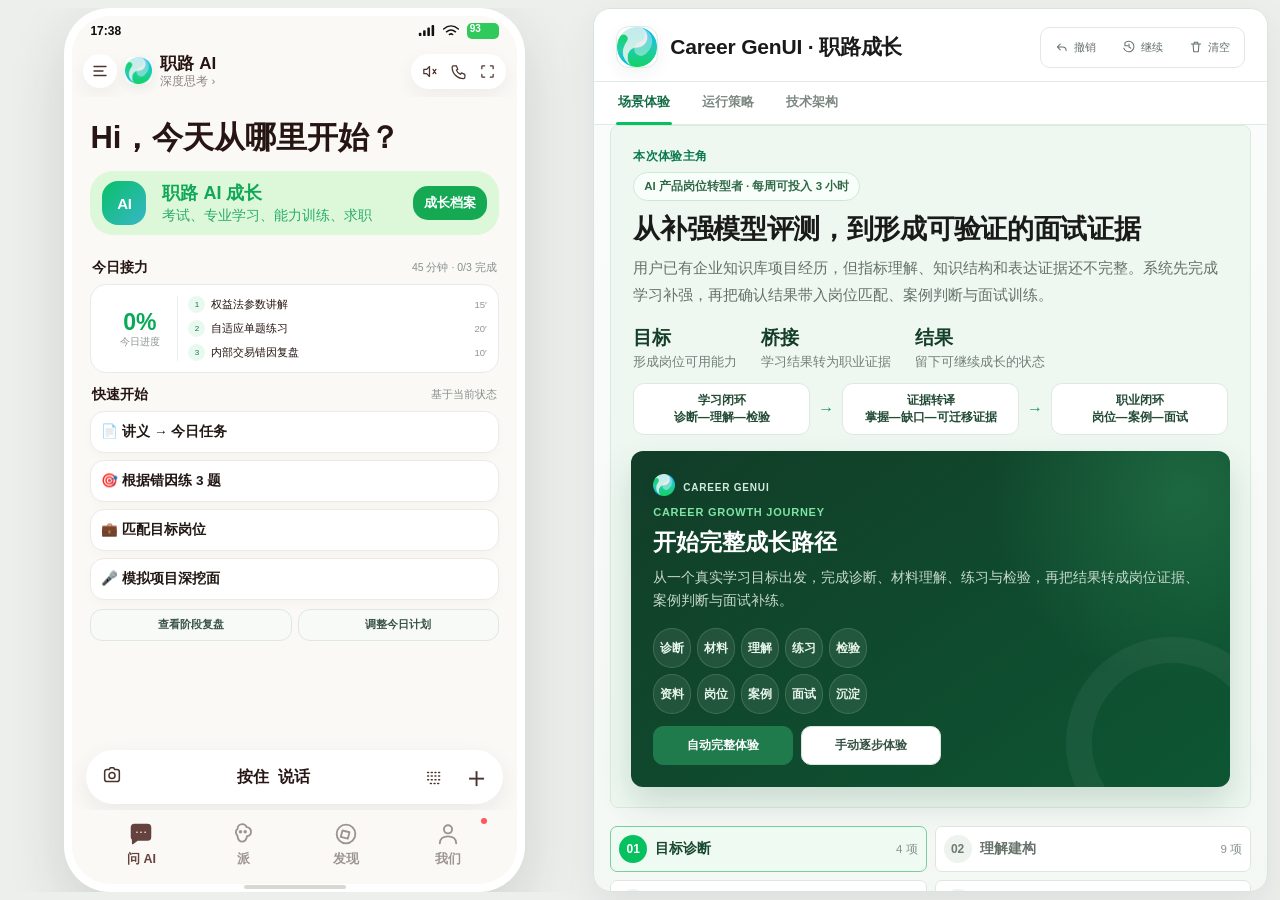
==== demo/index.html @ f7649832 "feat: refine Career GenUI guided experience" ====
<!DOCTYPE html>

<html lang="zh-CN">
<head>
<meta charset="utf-8"/>
<meta content="width=device-width, initial-scale=1.0" name="viewport"/>
<meta content="career-genui-ux-polish-20260728-0122" name="build-id"/>
<link href="data:," rel="icon"/>
<title>Career GenUI · 职路成长交互作品</title>
<style>
:root{--g:#07c160;--gd:#087a4c;--gs:#eaf9f0;--ink:#201814;--sub:#657069;--muted:#929a95;--line:#e2e7e3;--paper:#fff;--screen:#faf9f6;--desk:#eef1ed;--bad:#d94c50;--blue:#3f68c7;--font:"PingFang SC","Microsoft YaHei",-apple-system,BlinkMacSystemFont,"Segoe UI",Arial,sans-serif}
*{box-sizing:border-box}html,body{height:100%}body{margin:0;background:var(--desk);color:var(--ink);font-family:var(--font);overflow:hidden}button,input,select{font:inherit}button{letter-spacing:0}.workspace{height:100vh;display:grid;grid-template-columns:376px minmax(0,1fr);gap:18px;padding:10px 18px;max-width:1440px;margin:auto}.phone-wrap{display:flex;align-items:center;justify-content:center}.phone{width:376px;height:722px;max-height:calc(100vh - 20px);background:#fff;border-radius:42px;padding:8px;box-shadow:0 18px 46px rgba(30,40,34,.13)}.screen{width:100%;height:100%;border-radius:34px;overflow:hidden;background:var(--screen);display:flex;flex-direction:column;position:relative;border:1px solid #ebebe8}.status{height:34px;flex:0 0 34px;padding:0 22px;display:flex;align-items:center;justify-content:space-between;font-size:12px;font-weight:750}.sys{display:flex;align-items:center;gap:6px}.sys svg{width:17px;height:14px;fill:none;stroke:#151515;stroke-width:1.8;stroke-linecap:round}.battery{background:#30c95b;color:#fff;border-radius:5px;padding:1px 5px;font-size:9px}.appbar{height:58px;flex:0 0 58px;display:flex;align-items:center;padding:5px 11px;gap:7px}.top-icon{width:36px;height:36px;flex:0 0 36px;border:0;border-radius:50%;background:#fff;color:#49332e;display:flex;align-items:center;justify-content:center;cursor:pointer;box-shadow:0 4px 14px rgba(46,32,25,.05)}.top-icon svg{width:19px;height:19px;fill:none;stroke:currentColor;stroke-width:1.8;stroke-linecap:round;stroke-linejoin:round}.app-title{flex:1;min-width:0;line-height:1.08}.app-title b{display:block;font-size:16px}.app-title span{display:block;margin-top:4px;color:#8e8581;font-size:11px}.app-actions{display:flex;gap:3px;background:#fff;border-radius:22px;padding:3px}.app-actions .top-icon{width:29px;height:29px;flex-basis:29px;box-shadow:none}.task-anchor{height:28px;flex:0 0 28px;padding:0 14px;display:flex;align-items:center;gap:7px;border-block:1px solid var(--line);font-size:10.5px;color:#68716c;background:rgba(255,255,255,.55)}.task-anchor i{width:6px;height:6px;border-radius:50%;background:var(--g)}.task-anchor b{color:#38423c}.chat{flex:1;min-height:0;overflow:auto;padding:16px 13px 22px;scroll-behavior:auto}.chat::-webkit-scrollbar{width:0}.message{display:flex;margin-bottom:14px;animation:rise .28s ease both}.message.user{justify-content:flex-end}.bubble{max-width:88%;font-size:13px;line-height:1.55;word-break:break-word}.message.user .bubble{background:var(--g);color:#fff;padding:9px 13px;border-radius:16px 16px 4px 16px}.message.ai .bubble{width:100%;max-width:100%}.ai-row{display:flex;gap:8px;align-items:flex-start}.avatar{width:25px;height:25px;flex:0 0 25px;border-radius:9px;background:linear-gradient(135deg,#06cf72,#67dad0);color:#fff;display:flex;align-items:center;justify-content:center;font-size:10px;font-weight:900}.ai-content{flex:1;min-width:0}.ai-text{color:#343a36;margin:2px 0 9px}.msg-time{text-align:center;color:#a0a6a2;font-size:10px;margin:0 0 12px}.artifact{background:#fff;border:1px solid var(--line);border-radius:8px;overflow:hidden;box-shadow:0 5px 18px rgba(30,40,34,.045);transition:.22s}.artifact.flash{border-color:var(--g);box-shadow:0 0 0 3px rgba(7,193,96,.14)}.artifact-head{display:flex;align-items:flex-start;justify-content:space-between;gap:8px;padding:12px 12px 9px}.artifact-head small{display:block;color:var(--muted);font-size:9px;font-weight:800}.artifact-head h3{font-size:13px;line-height:1.35;margin:2px 0}.basis{border:0;background:transparent;color:var(--blue);font-size:10px;padding:2px;cursor:pointer}.artifact-body{padding:0 12px 12px}.actions{display:flex;flex-wrap:wrap;gap:6px;margin-top:10px}.btn{border:1px solid var(--line);background:#fff;color:#3b4640;border-radius:6px;padding:7px 9px;font-size:10.5px;font-weight:700;cursor:pointer;text-decoration:none}.btn.primary{background:var(--g);border-color:var(--g);color:#fff}.btn.soft{background:var(--gs);border-color:#c9ecd8;color:var(--gd)}.profile-grid{display:grid;grid-template-columns:1fr 1fr;gap:7px}.profile-field{padding:9px;background:#f6f8f6;border-radius:6px}.profile-field label{display:block;color:var(--muted);font-size:9px}.profile-field select{width:100%;border:0;background:transparent;font-size:11px;font-weight:750}.diagnosis-top{display:grid;grid-template-columns:1.1fr .9fr;gap:8px}.goal,.metric-box{padding:10px;background:#f5f8f6}.goal small,.metric-box small{display:block;color:var(--muted);font-size:9px}.goal b{display:block;font-size:14px}.goal span{font-size:10px;color:var(--sub)}.metric-box{background:var(--gs)}.metric-box b{display:block;color:var(--gd);font-size:18px}.weak-list{margin-top:9px;display:grid;gap:6px}.weak{display:grid;grid-template-columns:1fr 45px;gap:8px;align-items:center;font-size:10px}.track{height:5px;background:#ecf0ed;border-radius:4px;overflow:hidden}.fill{height:100%;background:var(--g)}.today-tip{margin-top:9px;padding:9px;border-left:3px solid var(--g);background:#f7faf8;font-size:10.5px}.source-strip{margin-top:9px;padding:8px 9px;background:#f5f6f4;border-radius:6px;font-size:9.5px;color:#68716c;display:flex;justify-content:space-between;gap:8px}.source-strip button{border:0;background:transparent;color:var(--blue);font-size:9.5px}.concept-values{display:grid;grid-template-columns:repeat(3,1fr);gap:5px}.value{padding:8px 6px;background:#f6f8f6;text-align:center}.value small{display:block;color:var(--muted);font-size:8.5px}.value b{font-size:12px}.formula{margin-top:8px;padding:9px;background:#17241d;color:#dff2e7;border-radius:6px;font:10px ui-monospace,SFMono-Regular,Menlo,monospace}.formula strong{color:#5ee29a}.delta{display:grid;grid-template-columns:1fr auto 1fr;align-items:center;gap:5px;margin-top:8px;font-size:10px}.delta div{padding:7px;background:#f6f8f6;text-align:center}.delta b{display:block;font-size:12px}.delta .arrow{background:transparent;color:var(--g);font-size:15px}.expand{display:grid;grid-template-rows:0fr;transition:grid-template-rows .25s}.expand.open{grid-template-rows:1fr}.expand>div{overflow:hidden}.steps{padding-top:9px;display:grid;gap:7px}.step-line{display:grid;grid-template-columns:20px 1fr;gap:7px;font-size:10px}.step-line i{width:20px;height:20px;border-radius:50%;display:flex;align-items:center;justify-content:center;background:var(--gs);color:var(--gd);font-style:normal}.journal{width:100%;margin-top:8px;border-collapse:collapse;font-size:9.5px}.journal th,.journal td{border-bottom:1px solid var(--line);padding:6px 3px;text-align:left}.impact{display:flex;gap:5px;margin-top:8px}.impact span{flex:1;padding:7px 5px;background:#f5f8f6;font-size:9px;text-align:center}.mode-switch{display:inline-flex;background:#f1f3f1;padding:2px;border-radius:6px;margin-top:8px}.mode-switch button{border:0;background:transparent;padding:5px 8px;border-radius:4px;font-size:9px;color:var(--sub)}.mode-switch button.active{background:#fff;color:var(--gd);font-weight:800}.question-title{font-size:12px;line-height:1.55;margin-bottom:8px}.options{display:grid;gap:6px}.option{border:1px solid var(--line);background:#fff;padding:8px 9px;border-radius:6px;text-align:left;font-size:10.5px;cursor:pointer}.option.correct{border-color:var(--g);background:var(--gs)}.option.wrong{border-color:var(--bad);background:#fff0f0}.feedback,.whiteboard{margin-top:8px;padding:8px;border-radius:6px;font-size:10px}.feedback.ok{background:var(--gs);color:var(--gd)}.feedback.no{background:#fff0f0;color:#9d393d}.whiteboard{background:#fffdf5;border:1px dashed #d8c38e}.reason{margin-top:7px;color:var(--blue);font-size:9.5px}.task-top{display:flex;justify-content:space-between;align-items:end;padding-bottom:8px}.task-top b{font-size:20px;color:var(--gd)}.task-top span{font-size:10px;color:var(--sub)}.tasks{margin-top:8px;display:grid;gap:6px}.task{display:grid;grid-template-columns:22px 1fr auto;gap:7px;align-items:center;padding:7px;background:#f7f9f7}.task button{width:22px;height:22px;border:1px solid var(--line);border-radius:50%;background:#fff;color:var(--g)}.task.done{opacity:.58}.task.done strong{text-decoration:line-through}.task strong{display:block;font-size:10.5px}.task small{display:block;color:var(--muted);font-size:8.5px}.task em{font-style:normal;font-size:9px}.legacy{padding:9px;background:#f7f8f7;border-left:3px solid #8a9690}.legacy b{display:block;font-size:11px}.legacy p{font-size:9.5px;color:var(--sub);margin:4px 0}.composer{height:62px;flex:0 0 62px;padding:7px 11px 9px}.composer-box{height:46px;border-radius:24px;background:#fff;display:flex;align-items:center;gap:5px;padding:4px 6px;box-shadow:0 7px 22px rgba(45,31,24,.07)}.composer button{width:34px;height:34px;flex:0 0 34px;border:0;border-radius:50%;background:transparent;color:#4c3631}.composer button svg{width:21px;height:21px;fill:none;stroke:currentColor;stroke-width:1.7;stroke-linecap:round;stroke-linejoin:round}.composer input{flex:1;min-width:0;border:0;outline:0;background:transparent;font-size:12px}.composer .send{background:var(--g);color:#fff}.sheet-mask{position:absolute;inset:0;z-index:50;background:rgba(22,22,20,.28);display:flex;align-items:flex-end;animation:fade .2s}.sheet{width:100%;max-height:78%;overflow:auto;background:#fff;border-radius:16px 16px 0 0;padding:17px 15px 18px;animation:sheetIn .28s}.sheet-head{display:flex;justify-content:space-between;align-items:center;margin-bottom:13px}.sheet-head h3{margin:0;font-size:15px}.close{border:0;background:#f1f3f1;width:30px;height:30px;border-radius:50%}.field{margin-bottom:12px}.field label{display:flex;justify-content:space-between;font-size:11px;font-weight:750}.field input[type=range]{width:100%;accent-color:var(--g)}.sheet-actions{display:flex;gap:8px;margin-top:14px}.sheet-actions .btn{flex:1;padding:10px}.plan-row{display:grid;grid-template-columns:1fr 54px 66px;gap:5px;align-items:center;padding:8px;background:#f6f8f6;font-size:10px;margin-bottom:6px}.plan-row input{width:50px}.plan-row button{border:1px solid var(--line);background:#fff;border-radius:5px;padding:5px;font-size:9px}.fullscreen{position:absolute;inset:0;z-index:60;background:#f7f8f6;display:flex;flex-direction:column;animation:fullIn .3s}.full-head{height:58px;flex:0 0 58px;padding:8px 12px;display:flex;align-items:center;gap:10px;background:#fff;border-bottom:1px solid var(--line)}.full-head button{width:34px;height:34px;border:0;border-radius:50%}.full-head b{font-size:14px}.full-head small{display:block;color:var(--muted);font-size:9px}.full-body{flex:1;overflow:auto;padding:16px}.knowledge-map{position:relative;min-height:440px}.node{position:absolute;width:96px;padding:9px;background:#fff;border:1px solid var(--line);box-shadow:0 4px 12px rgba(30,40,34,.05)}.node.current{border-color:var(--g);box-shadow:0 0 0 3px rgba(7,193,96,.12)}.node b{display:block;font-size:10px}.node span{font-size:9px;color:var(--sub)}.mini-track{height:4px;background:#edf0ee;margin-top:6px}.mini-track i{display:block;height:100%;background:var(--g)}.full-note{padding:11px;background:#fff;border-left:3px solid var(--g);font-size:10px;color:var(--sub)}.toast{position:absolute;left:50%;bottom:72px;z-index:80;transform:translateX(-50%);background:#17231d;color:#fff;padding:8px 11px;border-radius:6px;font-size:10px;white-space:nowrap}.console{min-width:0;height:100%;display:flex;flex-direction:column;background:rgba(255,255,255,.74);border:1px solid #dce5df;border-radius:14px;overflow:hidden}.console-head{padding:14px 16px 10px;display:flex;align-items:center;justify-content:space-between;gap:12px}.console-title{display:flex;align-items:center;gap:10px}.logo{width:36px;height:36px;border-radius:10px;background:linear-gradient(135deg,#07c160,#68d8d0);color:#fff;display:flex;align-items:center;justify-content:center;font-weight:900}.console h1{font-size:17px;margin:0}.console-head p{font-size:10.5px;color:var(--sub);margin:2px 0}.toolbar{display:flex;gap:6px}.toolbtn{border:1px solid var(--line);background:#fff;border-radius:6px;padding:7px 9px;font-size:10px}.console-tabs{padding:0 16px 10px;display:flex;gap:6px}.console-tabs button{border:1px solid var(--line);background:#fff;border-radius:6px;padding:7px 10px;font-size:10.5px;font-weight:750;color:var(--sub)}.console-tabs button.active{background:var(--g);border-color:var(--g);color:#fff}.console-body{flex:1;min-height:0;overflow:auto;padding:0 16px 16px}.panel{display:none}.panel.active{display:block}.console-section{margin-bottom:12px;padding:13px;background:#fff;border:1px solid var(--line);border-radius:8px}.console-section h2{font-size:13px;margin:0}.console-section>p{font-size:10.5px;color:var(--sub);margin:3px 0 10px}.feature-grid{display:grid;grid-template-columns:repeat(4,1fr);gap:7px}.feature,.mini-btn{border:1px solid var(--line);background:#fff;border-radius:6px;padding:10px;text-align:left}.feature b{display:block;font-size:11px}.feature span,.mini-btn span{display:block;font-size:9.5px;color:var(--sub);margin-top:4px}.start-full{width:100%;display:flex;justify-content:space-between;border:0;background:#17271f;color:#fff;padding:12px 14px;border-radius:6px;text-align:left}.start-full b{display:block;font-size:13px}.start-full span{font-size:9.5px;color:#c6d5cd}.legacy-grid,.basis-grid{display:grid;grid-template-columns:repeat(3,1fr);gap:6px}.mini-btn{background:#fafbfa;font-size:10px}.report-frame{width:100%;height:calc(100vh - 116px);min-height:540px;border:0;background:#fff;border-radius:8px}.state-grid{display:grid;grid-template-columns:1fr 1fr;gap:8px}.state-box{padding:10px;background:#f8faf8;border:1px solid var(--line)}.state-box b{display:block;font-size:10px}.state-box pre{white-space:pre-wrap;word-break:break-word;margin:6px 0;font:9px ui-monospace,SFMono-Regular,Menlo,monospace;color:var(--sub)}.event-log{max-height:260px;overflow:auto;display:grid;gap:5px}.event{padding:7px;background:#f7f9f7;font-size:9px;color:var(--sub)}@keyframes rise{from{opacity:0;transform:translateY(8px)}}@keyframes fade{from{opacity:0}}@keyframes sheetIn{from{transform:translateY(100%)}}@keyframes fullIn{from{transform:translateX(14%);opacity:.4}}@media(max-width:1020px){body{overflow:auto}.workspace{height:auto;grid-template-columns:376px 1fr}.feature-grid{grid-template-columns:1fr 1fr}}@media(max-width:760px){body{overflow:hidden;background:var(--screen)}.workspace{display:block;width:100vw;height:100vh;padding:0}.phone-wrap{height:100%}.phone{width:100vw;height:100vh;max-height:none;border-radius:0;padding:0;box-shadow:none}.screen{border-radius:0;border:0}.console{display:none}}@media(prefers-reduced-motion:reduce){*,*:before,*:after{animation-duration:.01ms!important;transition-duration:.01ms!important;scroll-behavior:auto!important}}
/* Plan editor drag affordance */
.plan-row{grid-template-columns:18px 1fr 50px 62px}.plan-row.dragging{opacity:.45}.drag-handle{cursor:grab;color:#7c8781;font-size:13px}.plan-row input{width:46px}
/* V3 knowledge-structure tools */
.welcome-actions{display:grid;gap:9px;margin-top:12px}.welcome-actions button{justify-self:start;border:0;background:#fff;border-radius:18px;padding:9px 13px;box-shadow:0 5px 16px rgba(20,32,26,.06);font-size:12px;font-weight:700;color:#1a1a1a}.welcome-actions button:hover{background:#f3fbf6}.artifact-thumb{display:grid;grid-template-columns:78px 1fr;gap:10px;align-items:center;padding:9px;background:#f6f8f6}.thumb-net{display:grid;grid-template-columns:repeat(4,16px);grid-template-rows:repeat(3,16px);gap:2px;justify-content:center}.thumb-net i{display:flex;align-items:center;justify-content:center;background:#fff;border:1px solid #b8c4bd;font-size:7px;font-style:normal}.tag-row{display:flex;gap:5px;flex-wrap:wrap;margin-top:6px}.tag{padding:3px 6px;background:var(--gs);color:var(--gd);border-radius:4px;font-size:8.5px;font-weight:750}.artifact-copy b{display:block;font-size:11px}.artifact-copy p{margin:4px 0 0;font-size:9.5px;color:var(--sub)}.summary-grid{display:grid;grid-template-columns:repeat(3,1fr);gap:5px}.summary-grid div{padding:8px;background:#f6f8f6}.summary-grid b{display:block;font-size:10px}.summary-grid span{display:block;font-size:8.5px;color:var(--sub);margin-top:3px}.full-body.v3{padding:12px;overflow-x:hidden}.lab-toolbar{display:flex;gap:5px;flex-wrap:wrap;margin:9px 0}.lab-toolbar button{border:1px solid var(--line);background:#fff;border-radius:5px;padding:6px 8px;font-size:9.5px}.lab-toolbar button.active{background:var(--gs);border-color:#99dab7;color:var(--gd);font-weight:800}.lab-panel{background:#fff;border:1px solid var(--line);padding:10px;margin-bottom:8px}.lab-panel h3{font-size:11px;margin:0 0 7px}.spatial-stage{display:grid;grid-template-columns:1fr 132px;gap:8px;align-items:center}.net-grid{display:grid;grid-template-columns:repeat(4,28px);grid-template-rows:repeat(3,28px);gap:3px;justify-content:center}.net-face{border:1px solid #aab8b0;background:#fff;font-size:10px;font-weight:800}.net-face.selected{background:var(--g);color:#fff;border-color:var(--g)}.net-face.neighbor{background:#dff7e8;border-color:#79ce9e}.cube-scene{height:132px;display:flex;align-items:center;justify-content:center;perspective:480px;overflow:hidden}.cube3d{width:72px;height:72px;position:relative;transform-style:preserve-3d;transition:transform .28s}.cube-face{position:absolute;width:72px;height:72px;display:flex;align-items:center;justify-content:center;border:2px solid rgba(35,61,47,.55);background:rgba(234,249,240,.94);color:#174c31;font-weight:900;font-size:18px;backface-visibility:visible}.cube-face.front{transform:translateZ(36px)}.cube-face.back{transform:rotateY(180deg) translateZ(36px)}.cube-face.right{transform:rotateY(90deg) translateZ(36px)}.cube-face.left{transform:rotateY(-90deg) translateZ(36px)}.cube-face.top{transform:rotateX(90deg) translateZ(36px)}.cube-face.bottom{transform:rotateX(-90deg) translateZ(36px)}.fold-meter{height:5px;background:#edf0ee;overflow:hidden}.fold-meter i{display:block;height:100%;background:var(--g);transition:width .2s}.answer-grid{display:grid;grid-template-columns:repeat(3,1fr);gap:5px}.answer-grid button{border:1px solid var(--line);background:#fff;padding:8px;font-weight:800}.answer-grid button.selected{border-color:var(--g);background:var(--gs)}.result-line{padding:8px;margin-top:7px;font-size:9.5px}.result-line.ok{background:var(--gs);color:var(--gd)}.result-line.no{background:#fff0f0;color:#973a3e}.timeline-range{width:100%;accent-color:var(--g)}.year-strip{display:flex;justify-content:space-between;color:var(--muted);font-size:8px}.timeline-event-list{display:flex;gap:5px;overflow:auto;padding-bottom:2px}.timeline-event-list button{flex:0 0 auto;border:1px solid var(--line);background:#fff;padding:6px;font-size:9px}.timeline-event-list button.active{background:var(--gs);border-color:var(--g)}.timeline-map{width:100%;height:118px;background:#f4f7f4;border:1px solid var(--line)}.map-region{fill:#e1e7e2;stroke:#9eaba3;stroke-width:1}.map-region.active{fill:#8ed8ae}.map-route{fill:none;stroke:#d1604d;stroke-width:3;stroke-dasharray:5 3}.cause-chain{display:grid;grid-template-columns:1fr 16px 1fr 16px 1fr;gap:3px;align-items:stretch}.cause-node{border:1px solid var(--line);background:#fff;padding:7px;font-size:8.5px;text-align:left}.cause-node.open{border-color:var(--g);background:var(--gs)}.cause-arrow{align-self:center;text-align:center;color:var(--g)}.event-detail{font-size:9.5px;color:var(--sub);line-height:1.55}.event-detail b{color:var(--ink)}.exam-compress{display:grid;gap:5px}.exam-compress div{padding:7px;background:#f7f8f7;font-size:9px}.material-map{display:grid;gap:5px}.material-map div{padding:7px;background:#f6f8f6;font-size:9px}.file-pick{display:block;border:1px dashed #91b9a2;background:#f7fbf8;padding:10px;text-align:center;font-size:9.5px;cursor:pointer}.file-pick input{display:none}.depths{display:grid;grid-template-columns:repeat(3,1fr);gap:5px;margin-top:8px}.depths button{border:1px solid var(--line);background:#fff;padding:8px 4px;font-size:8.5px}.depths button.active{background:var(--gs);border-color:var(--g);color:var(--gd);font-weight:800}.material-task{display:grid;grid-template-columns:18px 1fr 42px;gap:6px;align-items:center;padding:8px;background:#f7f9f7;margin-bottom:5px}.material-task strong{font-size:9.5px}.material-task small{display:block;color:var(--muted);font-size:8px}.material-task input{width:40px;font-size:9px}.material-task select{grid-column:2/4;width:100%;font-size:9px;border:1px solid var(--line);background:#fff}.material-task button{border:0;background:transparent;color:var(--sub);padding:2px}.material-progress{display:flex;justify-content:space-between;font-size:9px;color:var(--sub);margin-bottom:6px}.interview-focus{display:flex;gap:4px;overflow:auto}.interview-focus span{flex:0 0 auto;padding:4px 6px;background:#f4f6f4;font-size:8px}.interview-turn{padding:9px;background:#f7f9f7;border-left:3px solid var(--g);font-size:10px}.interview-answer{width:100%;min-height:84px;margin-top:7px;border:1px solid var(--line);padding:8px;resize:vertical;font-size:10px}.recording{color:var(--bad)!important;border-color:#ebb0b2!important}.feedback-list{display:grid;gap:5px}.feedback-item{padding:8px;background:#f6f8f6;font-size:9px}.feedback-item b{display:flex;justify-content:space-between}.feedback-item q{display:block;color:var(--sub);margin-top:4px}.structure-board{display:grid;grid-template-columns:1fr 1fr;gap:6px}.structure-board div{padding:8px;background:#f7f9f7}.structure-board b{display:block;font-size:9.5px}.structure-board span{font-size:8.5px;color:var(--sub)}.diagram-canvas{position:relative;height:260px;background:#f6f8f6;border:1px solid var(--line);overflow:hidden}.diagram-node{position:absolute;width:92px;padding:7px;background:#fff;border:1px solid #aebbb3;font-size:9px}.roundtable{display:grid;gap:6px}.roundtable section{padding:8px;background:#f7f9f7}.roundtable h4{margin:0 0 4px;font-size:9.5px}.roundtable p{margin:0;font-size:8.5px;color:var(--sub)}
@media(max-width:370px){.spatial-stage{grid-template-columns:1fr}.cube-scene{height:112px}.summary-grid{grid-template-columns:1fr}.cause-chain{grid-template-columns:1fr}.cause-arrow{transform:rotate(90deg)}}
/* Mobile visual baseline restored from 03_职路 AI_完整交互Demo.html */
:root{--screen:#fff;--desk:#edefed;--ink:#1a1a1a;--sub:#5c6b62;--muted:#9aa69f;--line:#e7eae7;--gs:#eaf9f0}
body{background:#edefed}.workspace{gap:26px;padding:22px 30px;max-width:1340px}.phone{width:376px;height:722px;max-height:calc(100vh - 24px);border-radius:44px;padding:11px;box-shadow:0 22px 56px rgba(20,32,26,.16);position:relative}.phone:after{content:"";position:absolute;left:50%;bottom:6px;transform:translateX(-50%);width:118px;height:5px;border-radius:5px;background:#d8deda}.screen{background:#fff;border-radius:34px;border:1px solid #eceeec}.status{height:38px;flex-basis:38px;padding:0 22px;font-size:13px;background:#fff}.appbar{height:62px;flex-basis:62px;padding:8px 12px 12px;border-bottom:0;background:#fff}.top-icon{width:36px;height:36px;flex-basis:36px;border-radius:10px;background:transparent;box-shadow:none;color:#3a4a41}.top-icon:hover{background:#f2f4f3}.app-actions{background:transparent;padding:0;gap:2px}.app-actions .top-icon{width:32px;height:32px;flex-basis:32px}.app-title b{font-size:16px;color:#1a1a1a}.app-title span{font-size:11px;color:#9aa69f}.task-anchor{height:28px;flex-basis:28px;background:#fff;border-block:1px solid #eceeec;color:#7b8981}.chat{background:#fff;padding:18px 14px 18px}.message{margin-bottom:16px}.bubble{font-size:14px;line-height:1.62}.message.user .bubble{max-width:84%;padding:11px 15px;border-radius:18px 18px 6px 18px}.avatar{background:#eaf9f0;color:#0a7a4c;border:1px solid rgba(7,193,96,.18);border-radius:9px}.artifact{border-color:#eceeec;border-radius:14px;box-shadow:0 5px 16px rgba(20,32,26,.06)}.artifact-head{padding:13px 13px 9px}.artifact-body{padding:0 13px 13px}.btn{border-radius:9px}.composer{height:66px;flex-basis:66px;padding:8px 12px 14px;background:#faf8f3}.composer-box{height:44px;padding:0;gap:8px;background:transparent;box-shadow:none}.composer button{width:38px;height:38px;flex-basis:38px}.composer input{height:42px;border-radius:21px;background:#f4f6f4;padding:0 15px;font-size:13.5px}.composer .send{width:40px;height:40px;flex-basis:40px}.sheet{border-radius:18px 18px 0 0}.fullscreen{background:#f5f6f5}
.material-task.dragging{opacity:.45}.material-task[draggable="true"] .drag-handle{cursor:grab}.timeline-event-list,.interview-focus{flex-wrap:wrap;overflow:visible}@media(max-width:760px){.workspace{padding:0}.phone{max-height:none;padding:0;border-radius:0}.phone:after{display:none}}
/* Career phone shell: preserve the warm negative space and white floating controls from V1. */
.workspace{padding:8px 22px;grid-template-columns:332px minmax(0,1fr);gap:26px}
.phone{width:332px;height:704px;max-height:calc(100vh - 16px);padding:7px;border-radius:38px;background:#fff;box-shadow:0 18px 46px rgba(38,28,22,.14)}
.phone:after{bottom:3px;width:102px;height:4px;background:#d7d7d4}
.screen{border:0;border-radius:31px;background:#faf9f6}
.status{height:36px;flex:0 0 36px;padding:0 22px 0 20px;background:#faf9f6;color:#0d0d0d;font-size:12px;font-weight:750}
.sys{gap:7px}.sys svg:first-child{width:17px;height:14px;fill:#111;stroke:none}.sys svg:nth-child(2){width:18px;height:14px}.battery{height:15px;min-width:32px;padding:0 3px;border-radius:5px;font-size:10px;font-weight:850}
.appbar{height:62px;flex:0 0 62px;padding:7px 12px;background:#faf9f6;gap:10px}
.top-icon{width:40px;height:40px;flex:0 0 40px;border-radius:50%;padding:0;background:#fff;color:#4b332e;box-shadow:0 7px 20px rgba(54,39,30,.06)}
.top-icon svg{width:19px;height:19px;stroke-width:1.75}.app-title{line-height:1.08}.app-title b{font-size:18px;color:#261512;font-weight:850}.app-title span{margin-top:3px;color:#8d8581;font-size:12px;font-weight:500}
.app-actions{gap:0;padding:4px 5px;border-radius:25px;background:#fff;box-shadow:0 7px 20px rgba(54,39,30,.06)}
.app-actions .top-icon{width:29px;height:29px;flex:0 0 29px;padding:5px;background:transparent;box-shadow:none}
.task-anchor{display:none}
.chat{padding:14px 14px 8px;background:#faf9f6}.chat.home{padding:0 14px 8px;overflow:hidden}
.yb-home{min-height:100%;padding:0 0 8px;display:flex;flex-direction:column;justify-content:flex-end;color:#261512}
.yb-home h1{margin:0 0 15px;font-size:24px;line-height:1.24;font-weight:800;letter-spacing:0}
.yb-benefit{display:grid;grid-template-columns:42px minmax(0,1fr) auto;align-items:center;gap:8px;min-height:50px;margin-bottom:13px;padding:8px 10px;border-radius:20px;background:#ddf8d8;cursor:pointer}
.yb-benefit-ico{width:37px;height:37px;border-radius:14px;background:#fff;overflow:hidden}.yb-benefit-ico svg{width:35px;height:35px;display:block}
.yb-benefit-copy b{display:block;margin-bottom:3px;color:#10a758;font-size:15px;line-height:1.15}.yb-benefit-copy span{display:block;color:#2aac68;font-size:11px;line-height:1.2}
.yb-benefit-cta{padding:7px 9px;border-radius:15px;background:#16a954;color:#fff;font-size:11px;font-weight:750;white-space:nowrap}
.yb-seeds{display:flex;flex-direction:column;align-items:flex-start;gap:8px}.yb-seeds button{min-height:31px;padding:7px 13px;border:0;border-radius:18px;background:#fff;color:#211714;font-size:13px;line-height:1.25;font-weight:700;box-shadow:0 5px 15px rgba(43,30,24,.035);cursor:pointer}
.composer{height:58px;flex:0 0 58px;padding:5px 12px;background:#faf9f6}.composer-box{height:48px;gap:4px;padding:4px 6px;border-radius:25px;background:#fff;box-shadow:0 8px 24px rgba(43,30,24,.07)}
.composer button{width:34px;height:34px;flex:0 0 34px;padding:6px;color:#4b332e}.composer button svg{width:22px;height:22px}.composer input{display:none;height:36px;min-width:0;padding:0 6px;border-radius:18px;background:#fff;font-size:13px}
.voice-hold{display:flex!important;flex:1!important;width:auto!important;height:38px!important;align-items:center;justify-content:center;gap:7px;padding:0!important;border-radius:20px!important;color:#281715!important;font-size:14px;font-weight:750}
.input-keyboard,.input-voice,.input-plus{display:flex;align-items:center;justify-content:center}.input-plus{font-size:29px;font-weight:300;line-height:1}.input-voice{display:none!important}.input-send{display:none!important}
.composer.text-mode input{display:block}.composer.text-mode .voice-hold,.composer.text-mode .input-keyboard{display:none!important}.composer.text-mode .input-voice,.composer.text-mode .input-send{display:flex!important}.composer.text-mode .input-plus{display:none}.composer.text-mode .input-send{background:var(--g);color:#fff}
.yb-tabbar{height:66px;flex:0 0 66px;padding:5px 15px 10px;display:grid;grid-template-columns:repeat(4,1fr);background:#faf9f6;color:#9d9490}
.yb-tab{position:relative;display:flex;flex-direction:column;align-items:center;justify-content:center;gap:2px;border:0;background:transparent;color:inherit;font-size:10.5px;font-weight:600;cursor:pointer}.yb-tab svg{width:25px;height:25px;fill:none;stroke:currentColor;stroke-width:1.6;stroke-linecap:round;stroke-linejoin:round}.yb-tab.active{color:#65423e}.yb-tab.active svg{fill:#65423e;stroke:#65423e}.yb-tab-dot{position:absolute;top:2px;right:12px;width:6px;height:6px;border-radius:50%;background:#ff575d}
.toast{bottom:134px}
@media(max-width:1020px){.workspace{grid-template-columns:332px 1fr}}
@media(max-width:760px){.workspace{padding:0}.phone{width:100vw;height:100vh;max-height:none;padding:0;border-radius:0}.screen{border-radius:0}.phone:after{display:none}}
/* Right-side demo workspace: fewer simultaneous choices, clearer task hierarchy. */
.console{background:#f7f9f7;border-color:#dfe6e1;border-radius:14px}
.console-head{padding:15px 18px 10px}.console-title{gap:11px}.console .logo{width:38px;height:38px;border-radius:12px;background:#fff;border:1px solid #d9eee2;box-shadow:0 5px 16px rgba(20,46,31,.06);overflow:hidden}.console .logo svg{display:block;width:34px;height:34px}
.console h1{font-size:16px;line-height:1.25}.console-head p{margin-top:3px;font-size:10px;color:#7b8780}
.toolbar{gap:3px;padding:3px;background:#fff;border:1px solid #e3e8e5;border-radius:8px}.toolbtn{display:flex;align-items:center;gap:5px;border:0;border-radius:5px;padding:7px 8px;background:transparent;color:#657169;font-size:9.5px;cursor:pointer}.toolbtn:hover{background:#f1f5f2;color:#1d2c23}.toolbtn svg{width:14px;height:14px;fill:none;stroke:currentColor;stroke-width:1.8;stroke-linecap:round;stroke-linejoin:round}
.console-tabs{padding:0 18px;gap:22px;border-bottom:1px solid #e1e7e3}.console-tabs button{position:relative;border:0;border-radius:0;padding:9px 1px 10px;background:transparent;color:#7b8780;font-size:10.5px}.console-tabs button.active{background:transparent;color:#126b44}.console-tabs button.active:after{content:"";position:absolute;left:0;right:0;bottom:-1px;height:2px;background:var(--g);border-radius:2px}
.console-body{padding:16px 18px 24px}.console-section{margin-bottom:16px;padding:0;background:transparent;border:0;border-radius:0}.console-section h2{font-size:13px}.console-section>p{margin:4px 0 12px}
.demo-overview{display:grid;grid-template-columns:minmax(0,1fr) 260px;gap:18px;align-items:stretch;padding:20px;background:#eef8f1;border:1px solid #d7ebde;border-radius:8px}.overview-kicker{display:block;margin-bottom:7px;color:#0a7a4c;font-size:9px;font-weight:850}.demo-overview h2{margin:0;font-size:20px;line-height:1.3;letter-spacing:0}.demo-overview p{max-width:560px;margin:8px 0 15px;color:#637169;font-size:11px;line-height:1.65}.overview-stats{display:flex;gap:16px}.overview-stats span{color:#718078;font-size:9.5px}.overview-stats b{display:block;margin-bottom:2px;color:#153e29;font-size:15px}
.primary-launch{display:flex;min-width:0;flex-direction:column;align-items:flex-start;border:0;border-radius:7px;padding:16px;background:#153e29;color:#fff;text-align:left;cursor:pointer;box-shadow:0 8px 20px rgba(18,67,41,.12)}.primary-launch:hover{background:#0f4d2e}.primary-launch small{margin-top:7px;color:#c7dacd;font-size:9.5px;line-height:1.5}.launch-label{margin-bottom:auto;color:#7ee4a6;font-size:8.5px;font-weight:850}.primary-launch b{margin-top:16px;font-size:14px}.launch-go{margin-top:13px;color:#fff;font-size:10px;font-weight:750}
.tool-section{margin-top:20px}.section-head{display:flex;align-items:flex-end;justify-content:space-between;gap:12px;margin-bottom:10px}.section-head h2{margin:0;font-size:13px}.section-head p{margin:3px 0 0;color:#7b8780;font-size:9.5px}.section-count{color:#7b8780;font-size:9px}.tool-grid{display:grid;grid-template-columns:repeat(3,minmax(0,1fr));gap:8px}.tool-card{position:relative;min-height:104px;border:1px solid #e0e6e2;border-radius:8px;padding:12px;background:#fff;color:#1d2922;text-align:left;cursor:pointer;transition:border-color .18s,box-shadow .18s,transform .18s}.tool-card:hover{transform:translateY(-1px);border-color:#a9d9bd;box-shadow:0 8px 18px rgba(25,56,38,.07)}.tool-card-head{display:flex;align-items:center;justify-content:space-between;margin-bottom:12px}.tool-symbol{display:flex;width:25px;height:25px;align-items:center;justify-content:center;border-radius:6px;background:#edf8f1;color:#087a4c;font-size:9px;font-weight:900}.tool-level{padding:3px 5px;border-radius:4px;background:#edf8f1;color:#087a4c;font-size:7.5px;font-weight:850}.tool-level.p1{background:#f1f2f1;color:#747e78}.tool-card b{display:block;font-size:11px}.tool-card>span:last-child{display:block;margin-top:5px;color:#78847d;font-size:9px;line-height:1.45}
.capability-drawer{margin-top:18px;border-top:1px solid #e0e6e2;border-bottom:1px solid #e0e6e2}.capability-drawer summary{display:flex;align-items:center;justify-content:space-between;padding:13px 2px;list-style:none;color:#435048;font-size:10.5px;font-weight:750;cursor:pointer}.capability-drawer summary::-webkit-details-marker{display:none}.capability-drawer summary span{color:#8a958e;font-size:9px;font-weight:500}.capability-drawer summary:after{content:"＋";margin-left:10px;color:#748078;font-size:16px;font-weight:300}.capability-drawer[open] summary:after{content:"−"}.capability-content{display:grid;grid-template-columns:repeat(3,1fr);gap:18px;padding:2px 2px 16px}.capability-group h3{margin:0 0 7px;color:#7b8780;font-size:8.5px}.compact-links{display:grid;gap:3px}.compact-link{display:flex;align-items:center;justify-content:space-between;border:0;border-radius:5px;padding:6px 7px;background:transparent;color:#3d4942;font-size:9px;text-align:left;cursor:pointer}.compact-link:hover{background:#eef3ef;color:#087a4c}.compact-link:after{content:"›";color:#9aa39d}
.demo-report-link{display:flex;align-items:center;justify-content:space-between;width:100%;margin-top:13px;border:0;padding:8px 2px;background:transparent;color:#607068;font-size:9.5px;text-align:left;cursor:pointer}.demo-report-link:hover{color:#087a4c}.demo-report-link span:last-child{font-size:14px}
#panelTech .console-section{padding:16px;background:#fff;border:1px solid #e1e6e3;border-radius:8px}.state-box{border-radius:6px}.report-frame{height:calc(100vh - 120px);border-radius:8px}
@media(max-width:1180px){.demo-overview{grid-template-columns:1fr}.primary-launch{min-height:130px}.tool-grid{grid-template-columns:repeat(2,minmax(0,1fr))}.capability-content{grid-template-columns:1fr 1fr}}
.tool-symbol{width:28px;font-size:8.5px}.capability-drawer summary>span:first-child{color:#435048;font-size:10.5px;font-weight:750}.capability-drawer summary>span:nth-child(2){color:#8a958e;font-size:9px;font-weight:500}
@media(max-width:900px) and (min-width:761px){.console-head{flex-wrap:wrap}.toolbar{margin-left:49px}.capability-drawer summary>span:nth-child(2){display:none}}
/* Typography pass: readable at normal desktop zoom without compressing labels. */
.status{font-size:13px}.app-title span{font-size:12.5px}.yb-home h1{font-size:26px}.yb-benefit-copy b{font-size:16px}.yb-benefit-copy span{font-size:12px}.yb-benefit-cta{font-size:12px}.yb-seeds button{min-height:34px;padding:8px 14px;font-size:14px}.voice-hold{font-size:15px}.composer input{font-size:14px}.yb-tab{font-size:11.5px}
.bubble{font-size:14.5px}.msg-time{font-size:11px}.ai-text{font-size:14px}.artifact-head small{font-size:10px}.artifact-head h3{font-size:14px}.btn{font-size:11.5px}.basis{font-size:11px}.source-strip,.source-strip button{font-size:10.5px}
.console h1{font-size:18px}.console-head p{font-size:12px}.toolbtn{font-size:11px}.console-tabs button{font-size:12px}.overview-kicker{font-size:10.5px}.demo-overview h2{font-size:22px}.demo-overview p{font-size:13px;line-height:1.7}.overview-stats span{font-size:11px}.overview-stats b{font-size:17px}.launch-label{font-size:10px}.primary-launch b{font-size:16px}.primary-launch small{font-size:11.5px;line-height:1.6}.launch-go{font-size:11.5px}
.section-head h2,.console-section h2{font-size:15px}.section-head p,.console-section>p{font-size:11.5px;line-height:1.55}.section-count{font-size:10.5px}.tool-card{min-height:112px;padding:13px}.tool-symbol{font-size:9.5px}.tool-level{font-size:9px}.tool-card b{font-size:13px}.tool-card>span:last-child{font-size:11px;line-height:1.55}.capability-drawer summary>span:first-child{font-size:12px}.capability-drawer summary>span:nth-child(2){font-size:10.5px}.capability-group h3{font-size:10px}.compact-link{padding:7px 8px;font-size:11px}.demo-report-link{font-size:11.5px}
.state-box b{font-size:11.5px}.state-box pre{font-size:10.5px;line-height:1.5}.event{font-size:10.5px;line-height:1.5}
/* Large phone presentation: the product UI owns nearly half of the desktop canvas. */
.workspace{grid-template-columns:minmax(430px,46%) minmax(0,1fr);max-width:1540px;gap:22px;padding:8px 18px}.phone-wrap{min-width:0}.phone{width:clamp(390px,32vw,460px);height:min(820px,calc(100vh - 16px));max-height:none;padding:8px;border-radius:42px}.screen{border-radius:34px}
.status{height:40px;flex-basis:40px;padding-inline:24px;font-size:14px}.sys svg:first-child{width:19px;height:16px}.sys svg:nth-child(2){width:20px;height:16px}.battery{height:17px;min-width:35px;font-size:11px}
.appbar{height:70px;flex-basis:70px;padding:8px 15px;gap:12px}.top-icon{width:44px;height:44px;flex-basis:44px}.top-icon svg{width:22px;height:22px}.app-title b{font-size:21px}.app-title span{margin-top:4px;font-size:14px}.app-actions{padding:5px 6px}.app-actions .top-icon{width:34px;height:34px;flex-basis:34px}.app-actions .top-icon svg{width:21px;height:21px}
.chat{padding:16px 16px 10px}.chat.home{padding:0 16px 10px}.yb-home{padding-bottom:10px}.yb-home h1{margin-bottom:18px;font-size:30px}.yb-benefit{grid-template-columns:50px minmax(0,1fr) auto;gap:10px;min-height:64px;margin-bottom:16px;padding:10px 12px;border-radius:23px}.yb-benefit-ico{width:44px;height:44px;border-radius:16px}.yb-benefit-ico svg{width:42px;height:42px}.yb-benefit-copy b{font-size:18px}.yb-benefit-copy span{font-size:14px}.yb-benefit-cta{padding:8px 11px;font-size:13px}.yb-seeds{gap:10px}.yb-seeds button{min-height:39px;padding:9px 16px;border-radius:20px;font-size:15.5px}
.composer{height:66px;flex-basis:66px;padding:6px 14px}.composer-box{height:54px;padding:5px 7px;border-radius:28px}.composer button{width:38px;height:38px;flex-basis:38px}.voice-hold{height:42px!important;font-size:16px}.composer input{height:40px;font-size:15px}.yb-tabbar{height:74px;flex-basis:74px;padding:6px 18px 12px}.yb-tab{gap:3px;font-size:12.5px}.yb-tab svg{width:28px;height:28px}
.message{margin-bottom:18px}.bubble{font-size:16px;line-height:1.65}.message.user .bubble{padding:12px 16px}.avatar{width:29px;height:29px;flex-basis:29px;font-size:11px}.ai-text{font-size:15.5px}.msg-time{font-size:12px}.artifact-head{padding:15px 15px 11px}.artifact-head small{font-size:11px}.artifact-head h3{font-size:15.5px}.artifact-body{padding:0 15px 15px}.btn{padding:8px 10px;font-size:12.5px}.basis{font-size:12px}.source-strip,.source-strip button{font-size:11.5px}
.profile-field label,.goal small,.metric-box small,.value small,.task small{font-size:10.5px}.profile-field select{font-size:12.5px}.goal b{font-size:16px}.goal span,.weak,.today-tip{font-size:11.5px}.metric-box b{font-size:20px}.value b{font-size:13.5px}.question-title{font-size:13.5px}.option{padding:9px 10px;font-size:12px}.feedback,.whiteboard{font-size:11.5px}.reason{font-size:11px}.task strong{font-size:12px}.task em{font-size:10.5px}.legacy b{font-size:12.5px}.legacy p{font-size:11px}
.full-head{height:64px;flex-basis:64px}.full-head b{font-size:16px}.full-head small{font-size:11px}.full-note{font-size:11.5px;line-height:1.55}.lab-panel h3{font-size:13px}.lab-toolbar button{font-size:11px}.event-detail,.result-line{font-size:11px}.material-map div,.exam-compress div{font-size:10.5px}.material-task strong{font-size:11px}.material-task small{font-size:9.5px}.interview-turn{font-size:11.5px}.interview-answer{font-size:11.5px}.feedback-item{font-size:10.5px}
@media(max-width:1280px){.workspace{grid-template-columns:minmax(410px,44%) minmax(0,1fr)}.phone{width:clamp(390px,36vw,440px)}.tool-grid{grid-template-columns:repeat(2,minmax(0,1fr))}.demo-overview{grid-template-columns:1fr}.primary-launch{min-height:128px}}
@media(max-width:900px) and (min-width:761px){.workspace{grid-template-columns:410px minmax(0,1fr);gap:14px;padding-inline:10px}.phone{width:400px}.console-body{padding-inline:12px}.tool-grid{grid-template-columns:1fr}}
@media(max-width:760px){.workspace{display:block;width:100vw;height:100vh;padding:0}.phone-wrap{height:100%}.phone{width:100vw;height:100vh;max-height:none;padding:0;border-radius:0}.screen{border-radius:0}.console{display:none}}
/* Unified growth journey: capabilities are grouped by user intent, never by release history. */
.journey-overview{display:grid;grid-template-columns:minmax(0,1fr) 250px;gap:18px;padding:20px;background:#eef8f1;border:1px solid #d7ebde;border-radius:8px}.journey-overview h2{margin:0;font-size:22px;line-height:1.35}.journey-overview p{margin:8px 0 15px;color:#637169;font-size:13px;line-height:1.7}.journey-kicker{display:block;margin-bottom:7px;color:#0a7a4c;font-size:10.5px;font-weight:850}.journey-stats{display:flex;gap:18px}.journey-stats span{color:#718078;font-size:11px}.journey-stats b{display:block;margin-bottom:2px;color:#153e29;font-size:17px}.journey-start{display:flex;flex-direction:column;align-items:flex-start;border:0;border-radius:7px;padding:16px;background:#153e29;color:#fff;text-align:left;cursor:pointer}.journey-start:hover{background:#0f4d2e}.journey-start small{color:#7ee4a6;font-size:10px;font-weight:800}.journey-start b{margin-top:auto;font-size:16px}.journey-start span{margin-top:7px;color:#c7dacd;font-size:11.5px;line-height:1.55}.journey-start em{margin-top:13px;color:#fff;font-size:11.5px;font-style:normal;font-weight:750}
.journey-nav{position:relative;display:grid;grid-template-columns:repeat(4,1fr);gap:8px;margin:18px 0 16px}.journey-nav:before{content:"";position:absolute;left:10%;right:10%;top:21px;height:1px;background:#cfe4d7}.journey-step{position:relative;z-index:1;display:grid;grid-template-columns:28px minmax(0,1fr) auto;align-items:center;gap:8px;min-height:46px;border:1px solid #dfe6e1;border-radius:7px;padding:8px;background:#fff;color:#657169;text-align:left;cursor:pointer}.journey-step:hover{border-color:#aad7bd}.journey-step.active{border-color:#79ce9e;background:#effaf3;color:#17472d}.journey-no{display:flex;width:28px;height:28px;align-items:center;justify-content:center;border-radius:50%;background:#eef3ef;color:#6e7b73;font-size:9.5px;font-weight:850}.journey-step.active .journey-no{background:#07c160;color:#fff}.journey-step b{font-size:12px}.journey-step small{font-size:9.5px;color:#87938c}
.journey-panel{display:none}.journey-panel.active{display:block}.journey-panel-head{display:flex;align-items:flex-end;justify-content:space-between;gap:16px;margin-bottom:10px}.journey-panel-head h2{margin:0;font-size:15px}.journey-panel-head p{margin:4px 0 0;color:#78847d;font-size:11.5px;line-height:1.5}.journey-panel-head span{color:#7e8a83;font-size:10.5px;white-space:nowrap}.journey-grid{display:grid;grid-template-columns:repeat(3,minmax(0,1fr));gap:8px}.journey-card{min-height:112px;border:1px solid #e0e6e2;border-radius:8px;padding:13px;background:#fff;color:#1d2922;text-align:left;cursor:pointer;transition:border-color .18s,box-shadow .18s,transform .18s}.journey-card:hover{transform:translateY(-1px);border-color:#a9d9bd;box-shadow:0 8px 18px rgba(25,56,38,.07)}.journey-card-top{display:flex;align-items:center;justify-content:space-between;margin-bottom:14px}.journey-card-tag{padding:4px 7px;border-radius:5px;background:#edf8f1;color:#087a4c;font-size:9px;font-weight:800}.journey-card-arrow{color:#9ca7a0;font-size:15px}.journey-card b{display:block;font-size:13px}.journey-card>span:last-child{display:block;margin-top:6px;color:#78847d;font-size:11px;line-height:1.55}.journey-report{display:flex;align-items:center;justify-content:space-between;width:100%;margin-top:16px;border:0;border-top:1px solid #e0e6e2;padding:13px 2px 2px;background:transparent;color:#607068;font-size:11.5px;text-align:left;cursor:pointer}.journey-report:hover{color:#087a4c}
@media(max-width:1280px){.journey-overview{grid-template-columns:1fr}.journey-start{min-height:128px}.journey-grid{grid-template-columns:repeat(2,minmax(0,1fr))}.journey-nav{grid-template-columns:1fr 1fr}.journey-nav:before{display:none}}
@media(max-width:900px) and (min-width:761px){.journey-grid{grid-template-columns:1fr}.journey-step{grid-template-columns:28px 1fr}.journey-step small{display:none}}

/* V4: module strategy, backend architecture and complete scenario artifacts */
.strategy-hero,.tech-hero{display:grid;grid-template-columns:minmax(0,1fr) 245px;gap:18px;padding:22px;border:1px solid #d6e9dc;border-radius:10px;background:linear-gradient(135deg,#effaf3,#f8fbf9)}
.tech-hero{display:block;background:linear-gradient(135deg,#102f20,#17603b);color:#fff;border:0}.tech-hero p{color:#d4e8dc}.strategy-kicker{display:block;color:#087a4c;font-size:10px;font-weight:900;letter-spacing:.8px}.tech-hero .strategy-kicker{color:#79e8a7}.strategy-hero h2,.tech-hero h2{margin:7px 0 8px;font-size:21px;line-height:1.35}.strategy-hero p,.tech-hero p{margin:0;font-size:12px;line-height:1.7}.strategy-outcome{display:flex;flex-direction:column;border-radius:8px;padding:16px;background:#153e29;color:#fff}.strategy-outcome small{color:#78e6a3;font-size:9px}.strategy-outcome b{margin:auto 0 7px;font-size:18px}.strategy-outcome span{color:#c8dacf;font-size:10px;line-height:1.55}
.strategy-section,.tech-section{margin-top:18px;padding:17px;background:#fff;border:1px solid #e0e6e2;border-radius:9px}.strategy-title{display:flex;justify-content:space-between;align-items:flex-end;gap:18px;margin-bottom:13px}.strategy-title>div{display:flex;align-items:center;gap:8px}.strategy-title>div>span{display:flex;width:25px;height:25px;align-items:center;justify-content:center;border-radius:50%;background:#e9f8ef;color:#087a4c;font-size:9px;font-weight:900}.strategy-title h2{margin:0;font-size:15px}.strategy-title p{max-width:520px;margin:0;color:#748078;font-size:10.5px;line-height:1.5;text-align:right}
.runtime-flow{display:grid;grid-template-columns:1fr 18px 1fr 18px 1fr 18px 1fr 18px 1fr 18px 1fr;align-items:stretch}.runtime-node{padding:11px 9px;border:1px solid #e0e6e2;border-radius:7px;background:#fafcfb}.runtime-node i{display:flex;width:20px;height:20px;align-items:center;justify-content:center;border-radius:50%;background:#07c160;color:#fff;font-size:8px;font-style:normal}.runtime-node b{display:block;margin:9px 0 4px;font-size:11px}.runtime-node span{display:block;color:#748078;font-size:9px;line-height:1.45}.runtime-flow>em{align-self:center;color:#74b58d;font-style:normal;text-align:center}
.decision-layers{display:grid;grid-template-columns:repeat(4,1fr);gap:8px}.decision-layers article,.policy-grid article,.reliability-grid article{padding:13px;border:1px solid #e1e6e3;border-radius:7px;background:#fafcfb}.decision-layers small{color:#0b8b57;font-size:8px;font-weight:850}.decision-layers h3{margin:5px 0 7px;font-size:12px}.decision-layers p,.policy-grid p,.reliability-grid p{margin:0 0 8px;color:#6f7c74;font-size:9.5px;line-height:1.55}.decision-layers b{font-size:9px}.decision-layers span{color:#657169;font-size:9px}
.engine-map{display:grid;grid-template-columns:repeat(5,1fr);gap:8px}.engine-map article{padding:13px;border:1px solid #dfe7e2;border-radius:8px;background:#fff}.engine-symbol{display:flex;width:30px;height:30px;align-items:center;justify-content:center;border-radius:8px;background:#eaf9f0;color:#087a4c;font-weight:900}.engine-map h3{margin:9px 0 5px;font-size:11px}.engine-map p{min-height:49px;margin:0;color:#6f7c74;font-size:9px;line-height:1.5}.engine-map span{display:block;margin-top:8px;padding-top:7px;border-top:1px dashed #dce5df;color:#087a4c;font-size:8px}
.policy-grid,.reliability-grid{display:grid;grid-template-columns:repeat(3,1fr);gap:8px}.policy-grid b,.reliability-grid b{display:block;margin-bottom:5px;font-size:11px}.writeback-grid{display:grid;grid-template-columns:repeat(3,1fr);gap:7px}.writeback-grid div{padding:11px;background:#f5f8f6;border-left:3px solid #07c160}.writeback-grid b{display:block;font-size:10px}.writeback-grid span{display:block;margin-top:4px;color:#748078;font-size:9px;line-height:1.45}
.architecture-stack{display:grid;gap:6px}.arch-layer{padding:13px 15px;border-radius:7px;border:1px solid #dfe6e1;background:#fafcfb}.arch-layer b{display:block;margin-bottom:5px;font-size:12px}.arch-layer span{color:#657169;font-size:9.5px;line-height:1.55}.arch-layer.client{border-color:#a8ddbd;background:#effaf3}.arch-layer.orchestration{background:#153e29;color:#fff;border:0}.arch-layer.orchestration span{color:#c8dacf}.arch-layer.services{background:#f1f5ff;border-color:#d8e1f5}.arch-layer.data{background:#fff8e9;border-color:#f0dfba}.arch-arrow{text-align:center;color:#78a68a;font-size:9px}
.sequence-grid{display:grid;grid-template-columns:repeat(6,1fr);gap:7px}.sequence-grid div{position:relative;padding:11px;border:1px solid #e0e6e2;border-radius:7px;background:#fafcfb}.sequence-grid i{display:flex;width:20px;height:20px;align-items:center;justify-content:center;border-radius:50%;background:#153e29;color:#fff;font-size:8px;font-style:normal}.sequence-grid b{display:block;margin:8px 0 4px;font-size:10px}.sequence-grid span{color:#748078;font-size:8.5px;line-height:1.45}
.service-table{border:1px solid #e0e6e2;border-radius:7px;overflow:hidden}.service-row{display:grid;grid-template-columns:130px 1.2fr 1fr 145px}.service-row>*{padding:9px;border-bottom:1px solid #e5e9e6;font-size:9px}.service-row.head{background:#f2f6f3;color:#5d6b63}.service-row code{color:#087a4c}.protocol-grid{display:grid;grid-template-columns:repeat(3,1fr);gap:8px}.protocol-card{padding:12px;background:#13251b;color:#dff1e6;border-radius:7px}.protocol-card b{font-size:10px}.protocol-card pre{margin:8px 0 0;white-space:pre-wrap;font:9px/1.55 ui-monospace,SFMono-Regular,Menlo,monospace;color:#bcd4c5}.storage-map{display:grid;grid-template-columns:repeat(3,1fr);gap:8px}.storage-map article{padding:12px;border:1px solid #e0e6e2;border-radius:7px}.storage-map b{font-size:10px}.storage-map p{margin:5px 0 0;color:#6f7c74;font-size:9px;line-height:1.5}.debug-drawer{margin-top:18px;border-top:1px solid #e0e6e2}.debug-drawer summary{padding:13px 2px;color:#526159;font-size:10px;font-weight:750;cursor:pointer}.debug-drawer .console-section{margin-top:8px}
.scenario-preview{display:grid;grid-template-columns:44px 1fr;gap:9px;align-items:start}.scenario-icon{display:flex;width:44px;height:44px;align-items:center;justify-content:center;border-radius:11px;background:#eaf9f0;color:#087a4c;font-size:15px;font-weight:900}.scenario-preview b{display:block;font-size:12px}.scenario-preview p{margin:4px 0;color:#6d7972;font-size:10px;line-height:1.5}.scenario-meta{display:flex;gap:5px;flex-wrap:wrap;margin-top:7px}.scenario-meta span{padding:3px 6px;border-radius:4px;background:#f2f5f3;color:#66736b;font-size:8px}.scenario-progress{margin-top:9px}.scenario-progress>div{display:flex;justify-content:space-between;margin-bottom:4px;color:#77837c;font-size:8px}.scenario-stage{display:grid;gap:9px}.scenario-stage-header{padding:12px;border-left:3px solid #07c160;background:#fff}.scenario-stage-header small{color:#087a4c;font-size:8px;font-weight:850}.scenario-stage-header h3{margin:4px 0;font-size:13px}.scenario-stage-header p{margin:0;color:#6d7972;font-size:9.5px;line-height:1.55}.scenario-visual{min-height:145px;padding:12px;border:1px solid #e0e6e2;background:#fff}.scenario-choices{display:grid;grid-template-columns:repeat(2,1fr);gap:6px;margin-top:8px}.scenario-choice{border:1px solid #dfe5e1;background:#fff;border-radius:6px;padding:8px;text-align:left;font-size:9.5px}.scenario-choice.active{border-color:#07c160;background:#eaf9f0;color:#087a4c;font-weight:750}.scenario-list{display:grid;gap:5px}.scenario-row{display:grid;grid-template-columns:24px 1fr auto;gap:7px;align-items:center;padding:8px;background:#f6f8f6}.scenario-row i{display:flex;width:22px;height:22px;align-items:center;justify-content:center;border-radius:50%;background:#fff;color:#087a4c;font-size:8px;font-style:normal}.scenario-row b{font-size:9.5px}.scenario-row span{color:#76827b;font-size:8.5px}.scenario-code{padding:10px;border-radius:6px;background:#16241d;color:#dff1e6;font:9px/1.65 ui-monospace,SFMono-Regular,Menlo,monospace}.scenario-timeline{display:flex;gap:5px;align-items:center}.scenario-timeline div{flex:1;padding:8px 5px;border-radius:6px;background:#f2f6f3;text-align:center;font-size:8.5px}.scenario-timeline div.active{background:#e2f7e9;color:#087a4c;font-weight:800}.scenario-bars{display:grid;gap:7px}.scenario-bar{display:grid;grid-template-columns:76px 1fr 30px;gap:6px;align-items:center;font-size:8.5px}.scenario-bar i{display:block;height:6px;background:#e8ece9}.scenario-bar i:after{content:"";display:block;width:var(--w);height:100%;background:#07c160}.scenario-textarea{width:100%;min-height:88px;border:1px solid #dfe5e1;border-radius:6px;padding:9px;font-size:10px;resize:vertical}.scenario-result{padding:10px;border-left:3px solid #07c160;background:#eaf9f0;color:#28573d;font-size:9.5px;line-height:1.55}
/* GenUI Fusion: education-style interaction applied to career workflows */
.workspace{grid-template-columns:minmax(0,45fr) minmax(0,55fr);gap:14px;width:100vw;max-width:none;padding:8px 18px}.phone{width:min(100%,600px);height:calc(100vh - 16px);max-height:none;border-radius:38px;padding:7px}.screen{border-radius:31px}.console-head{padding:14px 16px 10px}.console-head p{display:block}.console-title{gap:10px}.console-title .logo{width:36px;height:36px;border-radius:10px}.console h1{font-size:17px}.toolbar{gap:6px}.toolbtn{padding:7px 9px;font-size:10px}.console-tabs{padding:0 16px 10px}.console-body{padding:0 16px 16px}.console-tabs button{padding:7px 10px;font-size:10.5px}.console-title p{max-width:none;white-space:normal;overflow:visible}.report-frame{height:calc(100vh - 116px)}
.phone .status{font-size:14px}.phone .app-title b{font-size:18px}.phone .app-title span{font-size:13px}.phone .task-anchor{font-size:12px}.phone .bubble{font-size:14px;line-height:1.6}.phone .ai-text{font-size:14px}.phone .artifact-head small{font-size:10px}.phone .artifact-head h3{font-size:15px}.phone .artifact-body{font-size:13px}.phone .btn{padding:9px 11px;font-size:12px}.phone .source-strip{font-size:10.5px}.phone .scenario-preview b{font-size:14px}.phone .scenario-preview p{font-size:11.5px}.phone .scenario-meta span{font-size:9.5px}.phone .scenario-stage-header small{font-size:9.5px}.phone .scenario-stage-header h3{font-size:15px}.phone .scenario-stage-header p{font-size:11px}.phone .scenario-choice{padding:10px;font-size:11px}.phone .scenario-row b{font-size:11px}.phone .scenario-row span{font-size:10px}.phone .scenario-code{font-size:10.5px}.phone .scenario-result{font-size:11px}.phone .lab-panel h3{font-size:12.5px}.phone .step-coach b{font-size:11.5px}.phone .step-coach p{font-size:10.5px}.phone .step-proof span{font-size:9px}.phone .career-node b{font-size:9.5px}.phone .career-feedback-head b{font-size:11.5px}.phone .career-feedback p{font-size:10.5px}.phone .career-outcome span{font-size:9px}.phone .composer input{font-size:15px}
.chat.home{padding:0 18px 12px}.yb-home{min-height:0;padding:22px 0 8px;justify-content:flex-start}.yb-home h1{margin-bottom:14px;font-size:28px}.yb-benefit{margin-bottom:11px}.yb-seeds{display:grid;grid-template-columns:1fr 1fr;gap:7px}.yb-seeds button{width:100%;min-height:42px;padding:8px 10px;border:1px solid #eee9e5;border-radius:14px;font-size:12.5px;text-align:left;box-shadow:0 4px 12px rgba(43,30,24,.025)}.yb-section-title{display:flex;align-items:center;justify-content:space-between;margin:13px 2px 7px}.yb-section-title b{font-size:12px}.yb-section-title span{color:#87918b;font-size:9px}.yb-today{display:grid;grid-template-columns:76px 1fr;gap:10px;padding:11px;border-radius:16px;background:#fff;border:1px solid #e7ebe8}.yb-today-score{display:flex;flex-direction:column;align-items:center;justify-content:center;border-right:1px solid #edf0ee}.yb-today-score strong{color:#07a956;font-size:23px}.yb-today-score span{color:#8a948e;font-size:8px}.yb-today-list{display:grid;gap:7px}.yb-today-item{display:grid;grid-template-columns:17px 1fr auto;gap:6px;align-items:center;font-size:9px}.yb-today-item i{display:flex;width:17px;height:17px;align-items:center;justify-content:center;border-radius:50%;background:#eaf9f0;color:#087a4c;font-style:normal;font-size:8px}.yb-today-item span{overflow:hidden;text-overflow:ellipsis;white-space:nowrap}.yb-today-item em{color:#8c9690;font-style:normal;font-size:8px}.yb-home-foot{display:flex;gap:6px;margin-top:9px}.yb-home-foot button{flex:1;border:1px solid #dfe7e2;border-radius:12px;padding:8px;background:#f8faf8;color:#385346;font-size:9px;font-weight:750}.journey-live{display:grid;grid-template-columns:1.2fr .8fr;gap:8px;margin-top:10px}.journey-live-card{padding:12px;border:1px solid #e0e6e2;border-radius:8px;background:#fff}.journey-live-card>small{color:#087a4c;font-size:9px;font-weight:850}.journey-live-card h3{margin:5px 0 9px;font-size:13px}.journey-live-metrics{display:grid;grid-template-columns:repeat(3,1fr);gap:6px}.journey-live-metrics div{padding:8px;border-radius:6px;background:#f4f8f5}.journey-live-metrics b{display:block;color:#153e29;font-size:15px}.journey-live-metrics span{color:#7c8881;font-size:8.5px}.journey-next{display:grid;gap:6px}.journey-next button{display:flex;align-items:center;justify-content:space-between;border:0;border-radius:6px;padding:8px;background:#f0f8f3;color:#294d3a;font-size:9.5px;text-align:left}.journey-next button:first-child{background:#153e29;color:#fff}
.console .journey-grid:has(> .journey-card:nth-child(4):last-child){grid-template-columns:repeat(2,minmax(0,1fr));gap:10px}.console .journey-card{min-height:126px;padding:15px}.console .journey-card-top{margin-bottom:13px}.console .journey-card-tag{padding:5px 8px;font-size:10.5px}.console .journey-card-arrow{font-size:18px}.console .journey-card b{font-size:15px;line-height:1.35}.console .journey-card>span:last-child{margin-top:7px;font-size:12.5px;line-height:1.6}.console .journey-panel-head{margin-bottom:12px}.console .journey-panel-head h2{font-size:17px}.console .journey-panel-head p{font-size:12.5px}.console .journey-panel-head>span{font-size:11.5px}.console .journey-step b{font-size:12.5px}.console .journey-step small{font-size:10.5px}.console .journey-live-card>small{font-size:10.5px}.console .journey-live-card h3{font-size:15px}.console .journey-live-metrics b{font-size:18px}.console .journey-live-metrics span{font-size:10px}.console .journey-next button{padding:10px;font-size:11.5px}.console .journey-report{font-size:12px}
.phone .yb-home h1{font-size:31px}.phone .yb-section-title b{font-size:14px}.phone .yb-section-title span{font-size:10.5px}.phone .yb-today-item{font-size:11px}.phone .yb-today-item em{font-size:9.5px}.phone .yb-today-score span{font-size:9.5px}.phone .yb-seeds button{font-size:13.5px}.phone .yb-home-foot button{font-size:10.5px}
.career-map{display:grid;grid-template-columns:repeat(3,1fr);gap:0;padding:2px 0 6px}.career-node{position:relative;text-align:center;color:#8a9690;font-size:8px}.career-node:not(:last-child):after{content:"";position:absolute;left:58%;right:-42%;top:13px;height:2px;background:#e4eae6}.career-node.done:not(:last-child):after,.career-node.current:not(:last-child):after{background:linear-gradient(90deg,#07c160,#7bd9a5)}.career-node i{position:relative;z-index:1;display:flex;width:27px;height:27px;margin:0 auto 5px;align-items:center;justify-content:center;border:2px solid #dfe6e1;border-radius:50%;background:#fff;font-style:normal;font-weight:850}.career-node.done i{border-color:#07c160;background:#07c160;color:#fff}.career-node.current i{border-color:#07c160;color:#087a4c;box-shadow:0 0 0 5px rgba(7,193,96,.12)}.career-node.current b,.career-node.done b{color:#315541}.career-node b{display:block;font-size:8px;white-space:nowrap;overflow:hidden;text-overflow:ellipsis}.career-dashboard{display:grid;grid-template-columns:104px 1fr;gap:12px;align-items:center}.career-ring{position:relative;width:94px;height:94px;margin:auto}.career-ring svg{width:94px;height:94px;transform:rotate(-90deg)}.career-ring circle{fill:none;stroke-width:9}.career-ring .bg{stroke:#edf4ef}.career-ring .value{stroke:#07c160;stroke-linecap:round;stroke-dasharray:239;stroke-dashoffset:var(--ring);animation:ringIn .75s ease both}.career-ring div{position:absolute;inset:0;display:flex;flex-direction:column;align-items:center;justify-content:center}.career-ring strong{font-size:21px;color:#087a4c}.career-ring span{font-size:8px;color:#87928c}.career-signal{display:grid;gap:6px}.career-signal div{padding:7px 8px;border-radius:7px;background:#f5f8f6}.career-signal b{display:block;font-size:9.5px}.career-signal span{display:block;margin-top:2px;color:#7b8780;font-size:8px}.evidence-map{display:grid;grid-template-columns:1fr 30px 1fr;gap:6px;align-items:center}.evidence-col{display:grid;gap:6px}.evidence-chip{padding:8px;border:1px solid #e0e7e2;border-radius:7px;background:#fff;font-size:8.5px}.evidence-chip.active{border-color:#72cf9b;background:#effaf3;color:#087a4c}.evidence-links{display:grid;gap:15px;color:#07c160;text-align:center;font-weight:900}.career-feedback{position:relative;overflow:hidden;padding:11px;border-radius:9px;background:linear-gradient(135deg,#effaf3,#f7fbf9);border:1px solid #ccebd9}.career-feedback:before{content:"";position:absolute;width:76px;height:76px;right:-28px;top:-32px;border-radius:50%;background:rgba(7,193,96,.08)}.career-feedback-head{display:flex;justify-content:space-between;align-items:center}.career-feedback-head b{font-size:10px}.career-feedback-head span{padding:3px 6px;border-radius:9px;background:#07c160;color:#fff;font-size:7.5px}.career-feedback p{margin:6px 0 0;color:#52655a;font-size:9px;line-height:1.55}.career-outcome{display:grid;grid-template-columns:repeat(3,1fr);gap:6px}.career-outcome div{padding:9px 6px;border-radius:7px;background:#fff;border:1px solid #e1e8e3;text-align:center}.career-outcome strong{display:block;color:#087a4c;font-size:14px}.career-outcome span{font-size:7.5px;color:#7b8780}.scenario-choice{position:relative;overflow:hidden;transition:.2s;cursor:pointer}.scenario-choice:hover{transform:translateY(-1px);border-color:#8ed8ae;box-shadow:0 4px 10px rgba(22,77,47,.07)}.scenario-choice.active:after{content:"✓";position:absolute;right:7px;top:50%;transform:translateY(-50%);display:flex;width:16px;height:16px;align-items:center;justify-content:center;border-radius:50%;background:#07c160;color:#fff;font-size:8px}.scenario-visual{border-radius:10px;box-shadow:0 5px 18px rgba(31,64,45,.045)}.scenario-stage-header{border-radius:0 9px 9px 0}.scenario-stage>.actions{position:sticky;bottom:-12px;z-index:3;margin:0 -12px -12px;padding:10px 12px;background:rgba(247,248,246,.94);backdrop-filter:blur(8px)}
.step-coach{display:grid;grid-template-columns:32px 1fr;gap:9px;align-items:start;padding:10px;border-radius:9px;background:#fff8e9;border:1px solid #f0dfba}.step-coach i{display:flex;width:30px;height:30px;align-items:center;justify-content:center;border-radius:9px;background:#ffedbf;color:#886112;font-style:normal;font-size:14px}.step-coach b{display:block;font-size:9.5px}.step-coach p{margin:3px 0 0;color:#756b55;font-size:8.5px;line-height:1.5}.step-proof{display:flex;gap:5px;flex-wrap:wrap;margin-top:6px}.step-proof span{padding:3px 6px;border-radius:10px;background:#f0f4f1;color:#64726a;font-size:7.5px}.lab-panel.focused{border-radius:10px;border-color:#b9e4ca;box-shadow:0 5px 16px rgba(31,92,57,.06)}.lab-panel.focused h3:before{content:"当前任务";display:inline-block;margin-right:6px;padding:2px 5px;border-radius:8px;background:#eaf9f0;color:#087a4c;font-size:7px;vertical-align:1px}
@keyframes ringIn{from{stroke-dashoffset:239}}
@media(max-width:1280px){.runtime-flow{grid-template-columns:1fr}.runtime-flow>em{transform:rotate(90deg)}.decision-layers{grid-template-columns:1fr 1fr}.engine-map{grid-template-columns:repeat(3,1fr)}.sequence-grid{grid-template-columns:repeat(3,1fr)}}
@media(max-width:1280px) and (min-width:761px){.workspace{grid-template-columns:minmax(0,45fr) minmax(0,55fr)}.phone{width:min(100%,600px)}.console-title p{display:none}.yb-seeds{grid-template-columns:1fr}.journey-live{grid-template-columns:1fr}}
@media(max-width:760px){.workspace{display:block;width:100vw;height:100vh;padding:0}.phone{width:100vw;height:100vh;max-height:none;border-radius:0;padding:0}.screen{border-radius:0}.console{display:none}}
@media(max-width:980px){.strategy-hero{grid-template-columns:1fr}.policy-grid,.reliability-grid,.writeback-grid,.storage-map,.protocol-grid{grid-template-columns:1fr 1fr}.service-row{grid-template-columns:110px 1fr}.service-row>*:nth-child(3),.service-row>*:nth-child(4){display:none}}


.brand-logo{display:block;object-fit:cover}
.app-brand{display:flex;align-items:center;gap:10px;flex:1;min-width:0}
.app-brand .app-title{flex:1;min-width:0}
.brand-logo-phone{width:30px;height:30px;border-radius:10px;box-shadow:0 4px 12px rgba(20,46,31,.08);background:#fff;flex:0 0 30px}
.console .brand-logo-box{display:flex;align-items:center;justify-content:center;padding:0;background:#fff;overflow:hidden}
.console .brand-logo-box img{width:100%;height:100%;object-fit:cover;border-radius:13px}
.guided-brand{display:flex;align-items:center;gap:8px;margin-bottom:10px}
.guided-brand img{width:22px;height:22px;border-radius:7px;box-shadow:0 3px 10px rgba(20,46,31,.12)}
.guided-brand span{font-size:10px;letter-spacing:.08em;color:#d2ebe0;font-weight:800}
.guided-current em{display:block;margin-top:6px;font-style:normal;color:#63766c;font-size:11px;line-height:1.6}
.guided-controls button{min-width:140px}
.guided-choice-note{margin-top:10px;padding:9px 10px;border-radius:10px;background:#f3f8f5;color:#56705f;font-size:11px;line-height:1.6;border:1px solid #dce9e1}


.phone-wrap{display:flex!important;flex-direction:column!important;align-items:center!important;justify-content:flex-start!important;gap:12px!important;padding:8px 0!important}
.journey-explain{width:min(100%,460px);background:rgba(255,255,255,.92);border:1px solid #dce7e0;border-radius:16px;box-shadow:0 10px 26px rgba(30,40,34,.08);padding:14px 14px 12px;backdrop-filter:blur(8px)}
.journey-explain small{display:block;color:#6b7c73;font-size:10px;font-weight:800;letter-spacing:.08em;margin-bottom:6px}
.journey-explain h3{margin:0 0 8px;font-size:18px;line-height:1.35;color:#203229}
.journey-explain p{margin:0 0 10px;font-size:12.5px;line-height:1.7;color:#4a5d53}
.journey-explain-grid{display:grid;grid-template-columns:1fr;gap:8px;margin:10px 0}
.journey-explain-item{background:#f6faf7;border:1px solid #e3ede7;border-radius:12px;padding:9px 10px}
.journey-explain-item b{display:block;font-size:11px;color:#315342;margin-bottom:4px}
.journey-explain-item span{display:block;font-size:12px;line-height:1.6;color:#53685d}
.journey-explain-meta{display:flex;flex-wrap:wrap;gap:8px;margin-top:8px}
.journey-explain-meta i{font-style:normal;font-size:11px;color:#496357;background:#f2f7f4;border:1px solid #dfeae3;border-radius:999px;padding:5px 9px}
.journey-explain-actions{display:flex;gap:8px;flex-wrap:wrap;margin-top:10px}
.journey-explain-actions button{border:1px solid #d7e6dd;background:#fff;color:#385246;border-radius:10px;padding:9px 12px;font-size:12px;font-weight:700;cursor:pointer}
.journey-explain-actions button.primary{background:#1f7a4c;border-color:#1f7a4c;color:#fff}
.guided-mode-row{display:flex;gap:8px;flex-wrap:wrap;margin-top:12px}
.guided-mode-row button{flex:1;min-width:140px;border:1px solid #d7e6dd;background:#fff;color:#355144;border-radius:10px;padding:10px 12px;font-size:12px;font-weight:800;cursor:pointer}
.guided-mode-row button.primary{background:#1f7a4c;border-color:#1f7a4c;color:#fff}
.guided-mode-badge{display:inline-flex;align-items:center;gap:6px;font-size:11px;color:#4c6458;background:#f3f8f5;border:1px solid #dbe9e1;border-radius:999px;padding:5px 9px;margin:8px 0 2px}
.demo-action-hud{background:#fff!important;color:#355244!important;border:1px solid #dce8e1!important;box-shadow:0 10px 24px rgba(24,49,35,.10)!important;max-width:86%!important}
.demo-action-hud.thinking{background:#f2f8f4!important;color:#355244!important}
@media(max-width:760px){.journey-explain{display:none}}


/* ===== 紧凑外置字幕：仅保留一行说明 ===== */
@media (min-width:761px){
  .phone-wrap{gap:8px!important;padding:5px 0 6px!important;justify-content:flex-start!important;overflow:hidden!important}
  .phone{height:78vh!important;max-height:78vh!important;width:auto!important;aspect-ratio:376/722!important;max-width:calc(50vw - 42px)!important}
  .journey-explain{width:min(100%,520px)!important;height:52px!important;min-height:52px!important;max-height:52px!important;overflow:hidden!important;padding:0 14px!important;border-radius:13px!important;display:flex!important;align-items:center!important;box-shadow:0 7px 20px rgba(30,40,34,.07)!important;background:rgba(255,255,255,.94)!important}
}
.journey-caption{width:100%;display:grid;grid-template-columns:auto 1fr;gap:6px 10px;align-items:start;min-width:0;white-space:normal}
.journey-caption b{grid-row:1 / span 2;align-self:start;display:inline-flex;align-items:center;padding:5px 8px;border-radius:8px;background:#eaf8ef;color:#147749;font-size:11.5px;line-height:1;font-weight:850}
.journey-caption span{display:block;min-width:0;overflow:visible;text-overflow:clip;white-space:normal;color:#3f554a;font-size:12.5px;line-height:1.45;font-weight:650}
.journey-caption em{display:block;max-width:none;overflow:visible;text-overflow:clip;white-space:normal;font-style:normal;color:#718078;font-size:11px;line-height:1.45}
.journey-explain small,.journey-explain h3,.journey-explain p,.journey-explain-grid,.journey-explain-meta,.journey-explain-item,.journey-explain-actions,.journey-explain-live:before{display:none!important}
@media(max-width:900px) and (min-width:761px){.journey-caption span{font-size:12px}}


/* ===== 左侧垂直位置校准：手机整体下移，字幕固定在最底部 ===== */
@media (min-width:761px){
  .phone-wrap{
    position:relative!important;
    height:100%!important;
    min-height:0!important;
    justify-content:flex-start!important;
    align-items:center!important;
    padding:0!important;
    gap:0!important;
    overflow:visible!important;
  }
  .phone{
    margin-top:4vh!important;
  }
  .journey-explain{
    position:absolute!important;
    left:50%!important;
    bottom:8px!important;
    transform:translateX(-50%)!important;
    margin:0!important;
    z-index:6!important;
  }
}


.demo-cursor,.demo-tap-ring{display:none!important}
.journey-explain{padding:10px 14px!important;min-height:68px!important;display:flex!important;align-items:center!important}
.journey-caption{padding-right:2px}
.screen.guided-live .artifact,.screen.guided-live .sheet,.screen.guided-live .full-card{transition:box-shadow .22s ease,border-color .22s ease,background-color .22s ease!important}
.guided-target-focus{box-shadow:0 0 0 2px rgba(20,119,73,.12)!important;border-color:#84d7aa!important;transition:box-shadow .22s ease,border-color .22s ease!important}
.guided-selected-flash{animation:guidedSoftFlash .7s ease}
@keyframes guidedSoftFlash{0%{box-shadow:0 0 0 0 rgba(20,119,73,.22)}55%{box-shadow:0 0 0 5px rgba(20,119,73,.12)}100%{box-shadow:0 0 0 0 rgba(20,119,73,0)}}
.guided-typing{display:flex;gap:8px;align-items:flex-start;margin:0 0 14px;animation:rise .22s ease both}
.guided-typing-avatar{width:25px;height:25px;flex:0 0 25px;border-radius:9px;overflow:hidden;background:#fff;border:1px solid #dfe9e3}
.guided-typing-avatar img{width:100%;height:100%;display:block;object-fit:cover}
.guided-typing-bubble{display:inline-flex;align-items:center;gap:5px;padding:10px 12px;border:1px solid var(--line);border-radius:14px 14px 14px 4px;background:#fff;box-shadow:0 4px 14px rgba(30,40,34,.04)}
.guided-typing-bubble i{width:6px;height:6px;border-radius:50%;background:#91a69a;display:block;animation:guidedDot 1.1s ease-in-out infinite}
.guided-typing-bubble i:nth-child(2){animation-delay:.16s}.guided-typing-bubble i:nth-child(3){animation-delay:.32s}
@keyframes guidedDot{0%,80%,100%{transform:translateY(0);opacity:.35}40%{transform:translateY(-3px);opacity:1}}


.guided-target-focus{transform:none!important;box-shadow:0 0 0 2px rgba(7,193,96,.12),0 8px 18px rgba(16,74,45,.08)!important}
.artifact,.journey-card,.journey-step,.scenario-choice,.task,.task button,.btn{transition:border-color .2s ease,box-shadow .2s ease,background-color .2s ease,color .2s ease!important}
.chat{scroll-behavior:auto!important}
.console-body{scroll-behavior:auto!important}


@media (min-width:761px){
  .workspace{grid-template-columns:468px minmax(0,1fr)!important;gap:16px!important;max-width:1580px!important}
  .phone-wrap{justify-content:flex-start!important;align-items:center!important;padding-top:8px!important}
  .phone{width:460px!important;height:85vh!important;max-height:85vh!important;border-radius:46px!important}
  .screen{border-radius:38px!important}
  .journey-explain,#journeyExplainCard{display:none!important;visibility:hidden!important;opacity:0!important;pointer-events:none!important}
}
@media (max-width:760px){.journey-explain,#journeyExplainCard{display:none!important}}


.message{animation:rise .18s ease both!important}
.artifact{transition:border-color .18s ease,box-shadow .18s ease,background-color .18s ease!important}
.guided-stage-strip i.active{animation:none!important}
.guided-target-focus{box-shadow:0 0 0 2px rgba(7,193,96,.1),0 6px 14px rgba(16,74,45,.06)!important}


/* 左侧手机满高：消除底部无效留白 */
@media (min-width:761px){
  .workspace{
    grid-template-columns:minmax(490px,36%) minmax(0,1fr)!important;
    align-items:stretch!important;
    padding-top:9px!important;
    padding-bottom:9px!important;
  }
  .phone-wrap{
    height:100%!important;
    min-height:0!important;
    padding:0!important;
    margin:0!important;
    align-items:center!important;
    justify-content:center!important;
  }
  .phone{
    height:calc(100vh - 18px)!important;
    max-height:calc(100vh - 18px)!important;
    width:auto!important;
    aspect-ratio:376 / 722!important;
    margin:0!important;
  }
}

</style>

<style>
/* ===== GenUI unified operating strategy report: visual and tabular edition ===== */
#panelReport{padding-bottom:6px}
.strategy2-hero{display:grid;grid-template-columns:minmax(0,1fr) 290px;gap:18px;padding:24px;border:1px solid #d2e9db;border-radius:12px;background:radial-gradient(circle at 86% 16%,rgba(7,193,96,.13),transparent 28%),linear-gradient(135deg,#eefaf3,#fbfdfb)}
.strategy2-kicker{display:inline-flex;align-items:center;gap:7px;color:#087a4c;font-size:10px;font-weight:900;letter-spacing:.9px}.strategy2-kicker:before{content:"";width:20px;height:2px;border-radius:2px;background:#07c160}
.strategy2-hero h2{margin:9px 0 10px;font-size:24px;line-height:1.32;color:#173625}.strategy2-hero p{max-width:760px;margin:0;color:#607068;font-size:12.5px;line-height:1.78}
.strategy2-summary{display:grid;grid-template-columns:1fr 1fr;gap:8px}.strategy2-summary div{padding:13px;border:1px solid rgba(21,62,41,.1);border-radius:8px;background:rgba(255,255,255,.86)}.strategy2-summary div:first-child{grid-column:1/3;background:#153e29;color:#fff;border:0}.strategy2-summary small{display:block;color:#789087;font-size:8.5px;font-weight:850;letter-spacing:.45px}.strategy2-summary div:first-child small{color:#82e5a8}.strategy2-summary b{display:block;margin:4px 0 3px;font-size:18px}.strategy2-summary span{display:block;color:#718078;font-size:9px;line-height:1.45}.strategy2-summary div:first-child span{color:#cadcd1}
.strategy2-section{margin-top:18px;padding:18px;border:1px solid #e0e7e2;border-radius:10px;background:#fff}.strategy2-title{display:flex;align-items:flex-end;justify-content:space-between;gap:18px;margin-bottom:14px}.strategy2-title-main{display:flex;align-items:center;gap:9px}.strategy2-title-no{display:flex;width:28px;height:28px;align-items:center;justify-content:center;border-radius:50%;background:#e9f8ef;color:#087a4c;font-size:9px;font-weight:900}.strategy2-title h2{margin:0;font-size:16px;color:#203c2c}.strategy2-title p{max-width:570px;margin:0;color:#718078;font-size:10.5px;line-height:1.55;text-align:right}
.strategy2-callout{display:grid;grid-template-columns:32px 1fr;gap:10px;margin-top:10px;padding:12px;border-left:3px solid #07c160;background:#f3faf6;color:#52655a;font-size:10.5px;line-height:1.6}.strategy2-callout i{display:flex;width:26px;height:26px;align-items:center;justify-content:center;border-radius:7px;background:#fff;color:#087a4c;font-style:normal;font-weight:900}
.strategy2-system-map{display:grid;grid-template-columns:1fr 22px 1fr 22px 1fr 22px 1fr 22px 1fr 22px 1fr 22px 1fr;align-items:stretch;padding:14px;border-radius:10px;background:linear-gradient(180deg,#f8fbf9,#f3f8f5);border:1px solid #e0e8e3}.strategy2-map-node{position:relative;min-height:108px;padding:12px 10px;border:1px solid #dce5df;border-radius:8px;background:#fff}.strategy2-map-node .ico{display:flex;width:29px;height:29px;align-items:center;justify-content:center;border-radius:8px;background:#e9f8ef;color:#087a4c;font-size:10px;font-weight:900}.strategy2-map-node b{display:block;margin:9px 0 5px;font-size:11px}.strategy2-map-node span{display:block;color:#718078;font-size:9px;line-height:1.5}.strategy2-map-arrow{display:flex;align-items:center;justify-content:center;color:#6db486;font-size:16px}.strategy2-map-node.commit{border-color:#9fdab6;background:#f0fbf4}.strategy2-map-node.relay{background:#153e29;color:#fff;border:0}.strategy2-map-node.relay span{color:#c7d9ce}.strategy2-map-node.relay .ico{background:#2b6845;color:#8df0b2}
.strategy2-table-wrap{overflow:auto;border:1px solid #dfe7e2;border-radius:9px;background:#fff}.strategy2-table{width:100%;border-collapse:separate;border-spacing:0;min-width:900px;font-size:10px}.strategy2-table th,.strategy2-table td{padding:10px 9px;border-right:1px solid #e6ebe8;border-bottom:1px solid #e6ebe8;text-align:left;vertical-align:top;line-height:1.55}.strategy2-table th:last-child,.strategy2-table td:last-child{border-right:0}.strategy2-table tr:last-child td{border-bottom:0}.strategy2-table thead th{position:sticky;top:0;z-index:1;background:#f4f8f5;color:#5d7065;font-size:9px;font-weight:900;letter-spacing:.35px}.strategy2-table tbody th{background:#fbfcfb;color:#244332;font-size:10px}.strategy2-table td{color:#5f6f66}.strategy2-table strong{color:#213c2c}.strategy2-table .good{color:#087a4c;font-weight:850}.strategy2-table .warn{color:#a56708;font-weight:850}.strategy2-table .risk{color:#b04444;font-weight:850}.strategy2-table .stage-cell{min-width:96px}.strategy2-table .stage-badge{display:inline-flex;padding:4px 7px;border-radius:5px;background:#e9f8ef;color:#087a4c;font-size:8.5px;font-weight:900}.strategy2-table .stage-badge.blue{background:#eef3ff;color:#4563ae}.strategy2-table .stage-badge.amber{background:#fff6e8;color:#a86608}.strategy2-table .stage-badge.dark{background:#153e29;color:#fff}
.strategy2-decision-layout{display:grid;grid-template-columns:minmax(0,1.05fr) minmax(360px,.95fr);gap:12px;align-items:stretch}.strategy2-decision-svg{width:100%;height:355px;border:1px solid #dfe7e2;border-radius:10px;background:#f8fbf9}.strategy2-svg-title{font-size:14px;font-weight:800;fill:#173625}.strategy2-svg-copy{font-size:10px;fill:#607068}.strategy2-svg-mini{font-size:9px;fill:#718078}.strategy2-svg-line{fill:none;stroke:#8ab99b;stroke-width:2}.strategy2-svg-dash{fill:none;stroke:#c1d0c6;stroke-width:1.5;stroke-dasharray:5 4}.strategy2-svg-box{fill:#fff;stroke:#cfdcd4;stroke-width:1.2}.strategy2-svg-box.active{fill:#edf9f1;stroke:#6dc58f}.strategy2-svg-box.stop{fill:#fff7e9;stroke:#e0b968}.strategy2-svg-box.risk{fill:#fff2f2;stroke:#df9b9b}.strategy2-svg-pill{fill:#153e29}.strategy2-svg-pill-text{fill:#fff;font-size:9px;font-weight:800}
.strategy2-context-board{display:grid;grid-template-columns:1fr 180px 1fr;grid-template-rows:auto auto;gap:9px;align-items:stretch}.strategy2-context-card{padding:13px;border:1px solid #dfe7e2;border-radius:9px;background:#fbfcfb}.strategy2-context-card small{display:block;color:#087a4c;font-size:8px;font-weight:900;letter-spacing:.45px}.strategy2-context-card b{display:block;margin:6px 0 5px;font-size:11.5px}.strategy2-context-card p{margin:0;color:#6b7b72;font-size:9.5px;line-height:1.55}.strategy2-context-core{grid-row:1/3;grid-column:2;display:flex;flex-direction:column;align-items:center;justify-content:center;padding:15px;border-radius:12px;background:radial-gradient(circle at 50% 36%,#2a6b46,#153e29 70%);color:#fff;text-align:center;box-shadow:0 12px 26px rgba(21,62,41,.14)}.strategy2-context-core i{display:flex;width:45px;height:45px;align-items:center;justify-content:center;border-radius:50%;background:rgba(255,255,255,.12);color:#85efae;font-style:normal;font-size:15px;font-weight:900}.strategy2-context-core b{margin:11px 0 5px;font-size:14px}.strategy2-context-core span{color:#c8dacf;font-size:9.5px;line-height:1.5}
.strategy2-density{display:grid;grid-template-columns:repeat(4,1fr);gap:8px}.strategy2-density article{position:relative;min-height:156px;padding:14px;border:1px solid #dfe7e2;border-radius:9px;background:#fff}.strategy2-density article:before{content:"";position:absolute;left:0;right:0;top:0;height:4px;border-radius:9px 9px 0 0;background:#b7c5bc}.strategy2-density article:nth-child(2):before{background:#79ce9e}.strategy2-density article:nth-child(3):before{background:#49b777}.strategy2-density article:nth-child(4):before{background:#153e29}.strategy2-density small{color:#829087;font-size:8px;font-weight:900}.strategy2-density h3{margin:7px 0 6px;font-size:12px}.strategy2-density p{margin:0;color:#6c7b72;font-size:9.5px;line-height:1.55}.strategy2-density ul{margin:8px 0 0;padding-left:15px;color:#5d6f65;font-size:9px;line-height:1.55}.strategy2-density li{margin:3px 0}
.strategy2-recipes{display:grid;grid-template-columns:1fr 1fr;gap:9px;margin-top:10px}.strategy2-recipe{padding:13px;border:1px solid #dfe7e2;border-radius:9px;background:#f9fbfa}.strategy2-recipe-head{display:flex;align-items:center;justify-content:space-between;gap:8px;margin-bottom:9px}.strategy2-recipe-head b{font-size:11px}.strategy2-recipe-head span{padding:3px 6px;border-radius:4px;background:#e9f8ef;color:#087a4c;font-size:8px;font-weight:850}.strategy2-recipe-flow{display:grid;grid-template-columns:repeat(5,1fr);gap:4px}.strategy2-recipe-flow div{position:relative;padding:8px 5px;border:1px solid #e1e7e3;border-radius:6px;background:#fff;text-align:center;font-size:8.5px;color:#5c6d63;line-height:1.35}.strategy2-recipe-flow div:not(:last-child):after{content:"›";position:absolute;right:-5px;top:50%;transform:translateY(-50%);z-index:2;color:#66b482;font-weight:900}
.strategy2-lifecycle-band{display:grid;grid-template-columns:repeat(6,1fr);gap:5px;margin-bottom:10px}.strategy2-life-step{position:relative;padding:10px 7px;border:1px solid #dfe7e2;border-radius:7px;background:#f8fbf9;text-align:center}.strategy2-life-step:not(:last-child):after{content:"";position:absolute;right:-6px;top:50%;width:7px;height:1px;background:#8ec4a1}.strategy2-life-step i{display:flex;width:23px;height:23px;margin:0 auto 6px;align-items:center;justify-content:center;border-radius:50%;background:#fff;border:1px solid #98cbaa;color:#087a4c;font-style:normal;font-size:8px;font-weight:900}.strategy2-life-step b{display:block;font-size:9.5px}.strategy2-life-step span{display:block;margin-top:3px;color:#75827a;font-size:8px}.strategy2-life-step.submit{background:#eefaf3;border-color:#8fd0a8}.strategy2-life-step.relay{background:#153e29;border:0;color:#fff}.strategy2-life-step.relay span{color:#c6d8cd}.strategy2-life-step.relay i{background:#2c6946;border-color:#4e8c65;color:#8ff0b4}
.strategy2-swimlane{overflow:auto;border:1px solid #dfe7e2;border-radius:9px}.strategy2-swimlane table{width:100%;min-width:960px;border-collapse:collapse;font-size:9.5px}.strategy2-swimlane th,.strategy2-swimlane td{padding:10px 9px;border-right:1px solid #e4eae6;border-bottom:1px solid #e4eae6;text-align:left;vertical-align:top;line-height:1.5}.strategy2-swimlane thead th{background:#f4f8f5;color:#5e7066;font-size:8.7px}.strategy2-swimlane tbody th{width:130px;background:#fafcfb;color:#234130}.strategy2-swimlane tr:last-child>*{border-bottom:0}.strategy2-swimlane tr>*:last-child{border-right:0}.strategy2-swimlane .model{background:#f3f5ff}.strategy2-swimlane .tool{background:#fff9ed}.strategy2-swimlane .client{background:#f1faf5}.strategy2-swimlane .state{background:#f9f5ff}
.strategy2-example-flow{display:grid;grid-template-columns:repeat(7,1fr);gap:5px;margin-top:10px;padding:12px;border:1px solid #dfe7e2;border-radius:9px;background:#f8fbf9}.strategy2-example-flow div{position:relative;padding:9px 6px;border-radius:6px;background:#fff;border:1px solid #dfe7e2;text-align:center;font-size:8.7px;color:#5f7066;line-height:1.4}.strategy2-example-flow div:not(:last-child):after{content:"→";position:absolute;right:-8px;top:50%;transform:translateY(-50%);z-index:2;color:#63ae7e}.strategy2-example-flow b{display:block;margin-bottom:3px;color:#21402f;font-size:9px}
.strategy2-commit-gate{display:grid;grid-template-columns:1fr 36px 1fr 36px 1fr;gap:6px;align-items:stretch;margin-bottom:10px}.strategy2-commit-card{padding:14px;border:1px solid #dfe7e2;border-radius:9px;background:#fbfcfb}.strategy2-commit-card small{display:block;color:#789087;font-size:8px;font-weight:900}.strategy2-commit-card b{display:block;margin:6px 0 5px;font-size:11.5px}.strategy2-commit-card p{margin:0;color:#697a70;font-size:9.5px;line-height:1.55}.strategy2-commit-card.final{background:#eefaf3;border-color:#91d0aa}.strategy2-commit-arrow{display:flex;align-items:center;justify-content:center;color:#6cb284;font-size:18px}.strategy2-commit-arrow span{display:flex;width:30px;height:30px;align-items:center;justify-content:center;border-radius:50%;background:#e9f8ef}
.strategy2-relays{display:grid;gap:9px}.strategy2-relay{display:grid;grid-template-columns:145px 1fr;gap:12px;align-items:center;padding:13px;border:1px solid #dfe7e2;border-radius:9px;background:#fbfcfb}.strategy2-relay-head small{display:block;color:#087a4c;font-size:8px;font-weight:900}.strategy2-relay-head b{display:block;margin-top:5px;font-size:11.5px}.strategy2-relay-flow{display:grid;grid-template-columns:repeat(6,1fr);gap:5px}.strategy2-relay-flow div{position:relative;padding:8px 5px;border:1px solid #dfe7e2;border-radius:6px;background:#fff;text-align:center;color:#5f7067;font-size:8.5px;line-height:1.35}.strategy2-relay-flow div:not(:last-child):after{content:"›";position:absolute;right:-6px;top:50%;transform:translateY(-50%);z-index:2;color:#5fb17c;font-size:13px;font-weight:900}.strategy2-relay-flow div:last-child{background:#153e29;color:#fff;border:0}
.strategy2-risk-grid{display:grid;grid-template-columns:repeat(4,1fr);gap:8px;margin-bottom:10px}.strategy2-risk-card{padding:13px;border-radius:9px;border:1px solid #dfe7e2;background:#fbfcfb}.strategy2-risk-card small{display:block;color:#7d8b83;font-size:8px;font-weight:900}.strategy2-risk-card b{display:block;margin:6px 0 5px;font-size:11px}.strategy2-risk-card span{display:block;color:#6b7b72;font-size:9px;line-height:1.5}.strategy2-risk-card:nth-child(2){background:#fff9ed;border-color:#ecd5a4}.strategy2-risk-card:nth-child(3){background:#fff3f3;border-color:#e6b4b4}.strategy2-risk-card:nth-child(4){background:#f4f3ff;border-color:#cbc8ed}
.strategy2-scorecard{display:grid;grid-template-columns:repeat(4,1fr);gap:8px}.strategy2-scorecard article{padding:14px;border:1px solid #dfe7e2;border-radius:9px;background:#fff}.strategy2-scorecard small{display:block;color:#7a8a81;font-size:8px;font-weight:900}.strategy2-scorecard b{display:block;margin:6px 0 7px;font-size:12px}.strategy2-scorecard ul{margin:0;padding-left:15px;color:#63746a;font-size:9px;line-height:1.6}.strategy2-scorecard li{margin:3px 0}.strategy2-scorecard article:nth-child(1){border-top:4px solid #92a49a}.strategy2-scorecard article:nth-child(2){border-top:4px solid #07c160}.strategy2-scorecard article:nth-child(3){border-top:4px solid #4567bd}.strategy2-scorecard article:nth-child(4){border-top:4px solid #c48a22}
.strategy2-details{margin-top:10px;border:1px solid #dfe7e2;border-radius:9px;background:#fff}.strategy2-details summary{display:flex;align-items:center;justify-content:space-between;padding:13px 14px;list-style:none;cursor:pointer;color:#284334;font-size:10.5px;font-weight:850}.strategy2-details summary::-webkit-details-marker{display:none}.strategy2-details summary:after{content:"＋";font-size:15px;font-weight:300;color:#718078}.strategy2-details[open] summary:after{content:"−"}.strategy2-details .strategy2-table-wrap{margin:0 12px 12px}
@media(max-width:1280px){.strategy2-hero{grid-template-columns:1fr}.strategy2-decision-layout{grid-template-columns:1fr}.strategy2-system-map{grid-template-columns:repeat(4,1fr);gap:7px}.strategy2-map-arrow{display:none}.strategy2-density,.strategy2-scorecard,.strategy2-risk-grid{grid-template-columns:1fr 1fr}.strategy2-relay{grid-template-columns:1fr}.strategy2-relay-flow{grid-template-columns:repeat(3,1fr)}.strategy2-context-board{grid-template-columns:1fr 150px 1fr}}
@media(max-width:900px){.strategy2-title{display:block}.strategy2-title p{margin-top:6px;text-align:left}.strategy2-system-map,.strategy2-density,.strategy2-scorecard,.strategy2-risk-grid,.strategy2-recipes{grid-template-columns:1fr}.strategy2-context-board{grid-template-columns:1fr}.strategy2-context-core{grid-row:auto;grid-column:auto}.strategy2-lifecycle-band{grid-template-columns:1fr 1fr 1fr}.strategy2-commit-gate{grid-template-columns:1fr}.strategy2-commit-arrow{transform:rotate(90deg)}.strategy2-relay-flow,.strategy2-example-flow{grid-template-columns:1fr}.strategy2-recipe-flow{grid-template-columns:1fr}.strategy2-summary{grid-template-columns:1fr}.strategy2-summary div:first-child{grid-column:auto}}
</style>


<style id="v6-layout-report-tune">
.workspace{width:min(1560px,calc(100vw - 20px));max-width:none;grid-template-columns:minmax(320px,348px) minmax(0,1fr);gap:12px;padding:8px 10px}.phone-wrap{justify-content:flex-start;align-items:center}.phone{width:340px;height:700px;max-height:calc(100vh - 16px)}
.console{border-radius:16px}.console-head{padding:16px 18px 12px}.console h1{font-size:20px}.console-head p{font-size:12px;line-height:1.45}.console-tabs{padding:0 18px 12px}.console-tabs button{padding:8px 12px;font-size:12px}.console-body{padding:0 18px 20px}
#panelReport{font-size:15px}#panelReport .strategy2-section{padding:20px}#panelReport .strategy2-kicker{font-size:11px}#panelReport .strategy2-hero h2{font-size:30px;line-height:1.28}#panelReport .strategy2-hero p{font-size:14px;line-height:1.8}#panelReport .strategy2-summary small{font-size:9.5px}#panelReport .strategy2-summary b{font-size:20px}#panelReport .strategy2-summary span{font-size:10.5px;line-height:1.55}#panelReport .strategy2-title h2{font-size:18px}#panelReport .strategy2-title p{font-size:11.5px;line-height:1.65}#panelReport .strategy2-callout{font-size:11.5px;line-height:1.7}#panelReport .strategy2-map-node b{font-size:12px}#panelReport .strategy2-map-node span{font-size:10px;line-height:1.6}#panelReport .strategy2-table{font-size:11px;min-width:980px}#panelReport .strategy2-table thead th{font-size:10px}#panelReport .strategy2-table tbody th{font-size:10.8px}#panelReport .strategy2-svg-title{font-size:15px}#panelReport .strategy2-svg-copy{font-size:11px}#panelReport .strategy2-svg-mini,#panelReport .strategy2-svg-pill-text{font-size:9.5px}#panelReport .strategy2-context-card small,#panelReport .strategy2-density small,#panelReport .strategy2-risk-card small,#panelReport .strategy2-scorecard small{font-size:8.8px}#panelReport .strategy2-context-card b,#panelReport .strategy2-commit-card b,#panelReport .strategy2-relay-head b{font-size:12.5px}#panelReport .strategy2-context-card p,#panelReport .strategy2-commit-card p{font-size:10.5px;line-height:1.65}#panelReport .strategy2-context-core b{font-size:16px}#panelReport .strategy2-context-core span{font-size:10.5px;line-height:1.6}#panelReport .strategy2-density h3{font-size:13.5px}#panelReport .strategy2-density p{font-size:10.5px;line-height:1.65}#panelReport .strategy2-density ul{font-size:10px;line-height:1.65}#panelReport .strategy2-recipe-head b{font-size:12px}#panelReport .strategy2-recipe-flow div{font-size:9.5px;line-height:1.45}#panelReport .strategy2-life-step b{font-size:10.5px}#panelReport .strategy2-life-step span{font-size:9px;line-height:1.45}#panelReport .strategy2-swimlane table{font-size:10.5px}#panelReport .strategy2-swimlane thead th{font-size:9.5px}#panelReport .strategy2-example-flow div{font-size:9.5px;line-height:1.45}#panelReport .strategy2-example-flow b{font-size:10px}#panelReport .strategy2-relay-flow div{font-size:9.5px;line-height:1.45}#panelReport .strategy2-risk-card b{font-size:12px}#panelReport .strategy2-risk-card span{font-size:10px;line-height:1.6}#panelReport .strategy2-scorecard b{font-size:13px}#panelReport .strategy2-scorecard ul{font-size:10px;line-height:1.7}#panelReport .strategy2-details summary{font-size:11.5px}
@media(max-width:1280px){.workspace{width:min(100vw - 16px,1480px);grid-template-columns:minmax(300px,330px) minmax(0,1fr);gap:10px;padding:8px}.phone{width:322px;height:688px}}
@media(max-width:900px) and (min-width:761px){.workspace{grid-template-columns:300px minmax(0,1fr);gap:10px;padding-inline:8px}.phone{width:292px;height:676px}.console-body{padding-inline:14px}}
</style>

<style id="v7-presentation-layout-tune">
/* 双栏比例回调：手机保持展示存在感，报告仍为主视觉 */
.workspace{
  width:min(1600px,calc(100vw - 24px));
  max-width:none;
  grid-template-columns:minmax(392px,410px) minmax(0,1fr);
  gap:16px;
  padding:10px 12px;
}
.phone-wrap{justify-content:center;align-items:center}
.phone{
  width:392px;
  height:min(760px,calc(100vh - 20px));
  max-height:none;
  border-radius:42px;
  padding:8px;
  box-shadow:0 22px 58px rgba(33,42,36,.15);
}
.screen{border-radius:34px}

/* 右侧容器：演示汇报式舞台 */
.console{
  background:linear-gradient(180deg,#fbfdfc 0%,#f4f8f5 100%);
  border-color:#d9e4dd;
  border-radius:18px;
  box-shadow:0 14px 38px rgba(26,52,36,.08);
}
.console-head{
  padding:17px 22px 13px;
  background:rgba(255,255,255,.92);
  border-bottom:1px solid #e4ebe6;
}
.console-title{gap:12px}
.console .logo{width:42px;height:42px;border-radius:13px}
.console h1{font-size:21px;letter-spacing:-.2px}
.console-head p{font-size:12.5px;line-height:1.45}
.toolbar{padding:4px;border-radius:10px}
.toolbtn{padding:8px 10px;font-size:11px}
.console-tabs{
  padding:0 22px;
  gap:28px;
  background:#fff;
  border-bottom:1px solid #e2e9e4;
}
.console-tabs button{
  padding:12px 2px 13px;
  font-size:12.5px;
  font-weight:800;
}
.console-tabs button.active:after{height:3px}
.console-body{padding:20px 22px 30px}

/* 运行策略与技术架构：汇报式章节层级 */
#panelReport,#panelTech{max-width:1240px;margin:0 auto}
#panelReport .strategy2-hero,
#panelTech .tech-hero{
  border-radius:16px;
  padding:30px;
  box-shadow:0 12px 28px rgba(25,60,39,.07);
}
#panelReport .strategy2-hero{grid-template-columns:minmax(0,1fr) 320px;gap:24px}
#panelReport .strategy2-kicker{font-size:11px;letter-spacing:1px}
#panelReport .strategy2-hero h2{font-size:32px;line-height:1.24;margin:11px 0 13px;letter-spacing:-.5px}
#panelReport .strategy2-hero p{font-size:14px;line-height:1.85;max-width:820px}
#panelReport .strategy2-summary{gap:10px}
#panelReport .strategy2-summary div{padding:15px;border-radius:10px}
#panelReport .strategy2-summary small{font-size:9.5px}
#panelReport .strategy2-summary b{font-size:21px}
#panelReport .strategy2-summary span{font-size:10.5px;line-height:1.55}

#panelReport .strategy2-section,
#panelTech .tech-section{
  margin-top:22px;
  padding:24px;
  border-radius:14px;
  border-color:#dfe8e2;
  box-shadow:0 8px 24px rgba(27,58,40,.045);
}
#panelReport .strategy2-title{margin-bottom:18px}
#panelReport .strategy2-title-no{width:32px;height:32px;font-size:10px}
#panelReport .strategy2-title h2{font-size:20px;letter-spacing:-.15px}
#panelReport .strategy2-title p{font-size:12px;line-height:1.65;max-width:650px}
#panelReport .strategy2-callout{padding:15px;font-size:12px;line-height:1.75;border-radius:0 10px 10px 0}

/* 图形与卡片：扩大点击/阅读面积，不减少信息 */
#panelReport .strategy2-system-map{padding:18px;border-radius:12px;gap:6px}
#panelReport .strategy2-map-node{min-height:122px;padding:14px 12px;border-radius:10px}
#panelReport .strategy2-map-node .ico{width:32px;height:32px;font-size:11px}
#panelReport .strategy2-map-node b{font-size:12.5px;margin-top:11px}
#panelReport .strategy2-map-node span{font-size:10.2px;line-height:1.62}
#panelReport .strategy2-context-card,
#panelReport .strategy2-density article,
#panelReport .strategy2-recipe,
#panelReport .strategy2-commit-card,
#panelReport .strategy2-relay,
#panelReport .strategy2-risk-card,
#panelReport .strategy2-scorecard article{border-radius:11px}
#panelReport .strategy2-density{gap:11px}
#panelReport .strategy2-density article{padding:16px;min-height:168px}
#panelReport .strategy2-density h3{font-size:14px}
#panelReport .strategy2-density p{font-size:10.8px;line-height:1.68}
#panelReport .strategy2-density ul{font-size:10.2px;line-height:1.68}

/* 生命周期与流程：更适合演示阅读 */
#panelReport .strategy2-lifecycle-band{gap:8px;margin-bottom:14px}
#panelReport .strategy2-life-step{padding:13px 8px;border-radius:9px}
#panelReport .strategy2-life-step i{width:27px;height:27px;font-size:9px}
#panelReport .strategy2-life-step b{font-size:11px}
#panelReport .strategy2-life-step span{font-size:9.2px;line-height:1.45}
#panelReport .strategy2-recipe-flow div,
#panelReport .strategy2-example-flow div,
#panelReport .strategy2-relay-flow div{padding:10px 7px;font-size:9.7px;line-height:1.48}

/* 表格：保留完整信息，提升汇报可读性 */
#panelReport .strategy2-table-wrap,
#panelReport .strategy2-swimlane{border-radius:11px;box-shadow:inset 0 1px 0 rgba(255,255,255,.7)}
#panelReport .strategy2-table{font-size:11.3px;min-width:1000px}
#panelReport .strategy2-table th,
#panelReport .strategy2-table td{padding:12px 11px;line-height:1.65}
#panelReport .strategy2-table thead th{font-size:10px}
#panelReport .strategy2-table tbody th{font-size:11px}
#panelReport .strategy2-swimlane table{font-size:10.8px;min-width:1000px}
#panelReport .strategy2-swimlane th,
#panelReport .strategy2-swimlane td{padding:12px 10px;line-height:1.62}
#panelReport .strategy2-swimlane thead th{font-size:9.8px}

/* 技术架构页同步成汇报风格 */
#panelTech .tech-hero h2{font-size:30px;line-height:1.26}
#panelTech .tech-hero p{font-size:14px;line-height:1.8}
#panelTech .tech-section h2{font-size:20px}
#panelTech .tech-section>p{font-size:12.5px;line-height:1.7}

@media(max-width:1320px){
  .workspace{grid-template-columns:minmax(366px,382px) minmax(0,1fr);gap:13px;padding:8px}
  .phone{width:368px;height:min(735px,calc(100vh - 16px))}
  #panelReport .strategy2-hero{grid-template-columns:1fr}
}
@media(max-width:980px) and (min-width:761px){
  .workspace{grid-template-columns:340px minmax(0,1fr);gap:10px}
  .phone{width:330px;height:700px}
  .console-body{padding-inline:15px}
  #panelReport .strategy2-section,#panelTech .tech-section{padding:18px}
}
</style>

<style id="tech-v8-style">
#panelTech{max-width:1280px;margin:0 auto;padding-bottom:10px}.techv8-hero{padding:32px!important;border-radius:18px!important;background:radial-gradient(circle at 88% 18%,rgba(80,213,136,.22),transparent 26%),linear-gradient(135deg,#0d2c1c,#17603b 62%,#20834f)!important}.techv8-hero h2{font-size:31px!important;letter-spacing:-.4px}.techv8-hero p{font-size:14px!important;line-height:1.85!important;max-width:980px}.techv8-goals{display:grid;grid-template-columns:repeat(4,1fr);gap:10px;margin-top:22px}.techv8-goals article{padding:15px;border:1px solid rgba(255,255,255,.15);border-radius:11px;background:rgba(255,255,255,.08)}.techv8-goals small{display:block;color:#81e8aa;font-size:9px;font-weight:900}.techv8-goals b{display:block;margin:6px 0 5px;font-size:14px}.techv8-goals span{display:block;color:#d5e8dd;font-size:10.5px;line-height:1.55}
#panelTech .tech-section{padding:24px;margin-top:22px;border-radius:14px;box-shadow:0 8px 24px rgba(27,58,40,.045)}#panelTech .strategy-title{margin-bottom:18px}#panelTech .strategy-title h2{font-size:20px}#panelTech .strategy-title p{font-size:12px;line-height:1.65;max-width:660px}
.techv8-architecture{padding:18px;border:1px solid #dfe8e2;border-radius:13px;background:linear-gradient(180deg,#f8fcf9,#f3f8f5)}.techv8-layer{padding:15px 17px;border-radius:10px;border:1px solid #dce7df;background:#fff}.techv8-layer b{display:block;font-size:14px;color:#1e402d}.techv8-layer span{display:block;margin-top:5px;color:#66786d;font-size:11px;line-height:1.55}.techv8-layer.client{border-left:5px solid #07c160}.techv8-layer.gateway{border-left:5px solid #36a4b6}.techv8-layer.orchestration{border-left:5px solid #6f7ceb}.techv8-layer.state{border-left:5px solid #ffb020}.techv8-layer.data{border-left:5px solid #7c8b82}.techv8-flow-label{text-align:center;padding:8px;color:#6e8477;font-size:10px;font-weight:800}.techv8-branch{display:grid;grid-template-columns:1fr 1fr;gap:10px}.techv8-branch>div{padding:15px;border-radius:10px;border:1px solid #dfe7e2;background:#fff}.techv8-branch b{display:block;font-size:13px}.techv8-branch span{display:block;margin-top:5px;color:#66786d;font-size:10.5px;line-height:1.55}.techv8-branch>div:first-child{background:#f4f5ff;border-color:#d9dcf4}.techv8-branch>div:last-child{background:#fff8eb;border-color:#efd9ac}.techv8-principle{display:grid;grid-template-columns:120px 1fr;gap:12px;margin-top:12px;padding:14px;border-radius:10px;background:#153e29;color:#fff}.techv8-principle b{color:#82e8a8}.techv8-principle span{font-size:11px;line-height:1.65;color:#d5e6dc}
.techv8-table-wrap{overflow:auto;border:1px solid #dfe7e2;border-radius:10px;background:#fff}.techv8-table{width:100%;min-width:920px;border-collapse:separate;border-spacing:0;font-size:11px}.techv8-table.compact{min-width:620px}.techv8-table th,.techv8-table td{padding:11px 10px;border-right:1px solid #e7ece9;border-bottom:1px solid #e7ece9;text-align:left;vertical-align:top;line-height:1.58}.techv8-table tr:last-child>*{border-bottom:0}.techv8-table tr>*:last-child{border-right:0}.techv8-table thead th{position:sticky;top:0;z-index:1;background:#f4f8f5;color:#5e7066;font-size:10px;font-weight:900}.techv8-table tbody th{background:#fbfcfb;color:#234231;font-size:10.8px}.techv8-table td{color:#5e7066}.techv8-table.sequence tbody th{width:48px;text-align:center;color:#087a4c}.techv8-mode-grid,.techv8-route-ladder,.techv8-rule-grid,.techv8-trust-grid,.techv8-security-grid,.techv8-budget-grid{display:grid;gap:10px;margin-top:13px}.techv8-mode-grid{grid-template-columns:repeat(4,1fr)}.techv8-route-ladder{grid-template-columns:repeat(5,1fr)}.techv8-rule-grid,.techv8-trust-grid,.techv8-security-grid,.techv8-budget-grid{grid-template-columns:repeat(3,1fr)}.techv8-mode-grid article,.techv8-route-ladder article,.techv8-rule-grid article,.techv8-trust-grid article,.techv8-security-grid article,.techv8-budget-grid article{padding:14px;border:1px solid #dfe7e2;border-radius:10px;background:#fbfcfb}.techv8-mode-grid small,.techv8-route-ladder small,.techv8-budget-grid small{display:block;color:#087a4c;font-size:8.5px;font-weight:900}.techv8-mode-grid b,.techv8-route-ladder b,.techv8-rule-grid b,.techv8-trust-grid b,.techv8-security-grid b,.techv8-budget-grid b{display:block;margin:6px 0 5px;font-size:12.5px}.techv8-mode-grid span,.techv8-route-ladder span,.techv8-rule-grid span,.techv8-trust-grid span,.techv8-security-grid span,.techv8-budget-grid span{display:block;color:#697a70;font-size:10.2px;line-height:1.55}
.techv8-split{display:grid;grid-template-columns:minmax(280px,.7fr) minmax(0,1.3fr);gap:12px;align-items:stretch}.techv8-card{padding:16px;border:1px solid #dfe7e2;border-radius:10px;background:#f8fbf9}.techv8-card h3{margin:0 0 9px;font-size:14px}.techv8-card p,.techv8-card li{color:#62746a;font-size:10.5px;line-height:1.65}.techv8-card ul{margin:0;padding-left:18px}.techv8-pipeline,.techv8-commit-flow{display:grid;align-items:stretch;gap:6px;margin-bottom:13px}.techv8-pipeline{grid-template-columns:1fr 16px 1fr 16px 1fr 16px 1fr 16px 1fr 16px 1fr}.techv8-commit-flow{grid-template-columns:1fr 16px 1fr 16px 1fr 16px 1fr 16px 1fr 16px 1fr}.techv8-pipeline>div,.techv8-commit-flow>div{padding:12px;border:1px solid #dfe7e2;border-radius:9px;background:#fbfcfb}.techv8-pipeline i{display:flex;width:22px;height:22px;align-items:center;justify-content:center;border-radius:50%;background:#e8f8ef;color:#087a4c;font-size:8px;font-style:normal;font-weight:900}.techv8-pipeline b,.techv8-commit-flow b{display:block;margin:7px 0 4px;font-size:11px}.techv8-pipeline span,.techv8-commit-flow span{display:block;color:#6a7a71;font-size:9.2px;line-height:1.45}.techv8-pipeline em,.techv8-commit-flow em{align-self:center;text-align:center;color:#68b382;font-style:normal}.techv8-commit-flow .final{background:#153e29;border:0;color:#fff}.techv8-commit-flow .final span{color:#c9dbd0}
.techv8-details{margin-top:13px;border:1px solid #dfe7e2;border-radius:10px;background:#fff}.techv8-details summary{padding:13px 15px;cursor:pointer;color:#274634;font-size:11px;font-weight:850}.techv8-details pre{margin:0 12px 12px;padding:14px;border-radius:8px;background:#13251b;color:#d7eadf;white-space:pre-wrap;word-break:break-word;font:10px/1.6 ui-monospace,SFMono-Regular,Menlo,monospace}.techv8-life-band{display:grid;grid-template-columns:repeat(6,1fr);gap:7px;margin-bottom:13px}.techv8-life-band>div{padding:12px 8px;border:1px solid #dfe7e2;border-radius:9px;background:#f8fbf9;text-align:center}.techv8-life-band i{display:flex;width:24px;height:24px;margin:0 auto 7px;align-items:center;justify-content:center;border-radius:50%;background:#fff;border:1px solid #99cbaa;color:#087a4c;font-size:8px;font-style:normal;font-weight:900}.techv8-life-band b{display:block;font-size:10.5px}.techv8-life-band span{display:block;margin-top:4px;color:#738078;font-size:8.8px;line-height:1.4}.techv8-life-band .active{background:#153e29;color:#fff;border:0}.techv8-life-band .active span{color:#c9dbd0}.techv8-life-band .active i{background:#2d6847;border-color:#4c8b64;color:#8cefb1}
.techv8-protocol-grid{display:grid;grid-template-columns:repeat(3,1fr);gap:10px;margin-bottom:13px}.techv8-protocol-grid article{padding:15px;border:1px solid #dfe7e2;border-radius:10px;background:#f8fbf9}.techv8-protocol-grid small{display:block;color:#087a4c;font-size:8.5px;font-weight:900}.techv8-protocol-grid b{display:block;margin:6px 0 8px;font-size:12.5px}.techv8-protocol-grid pre{margin:0;padding:10px;border-radius:7px;background:#14251b;color:#d8eadf;white-space:pre-wrap;font:9.5px/1.55 ui-monospace,SFMono-Regular,Menlo,monospace}.techv8-storage-grid{display:grid;grid-template-columns:repeat(3,1fr);gap:10px;margin-bottom:13px}.techv8-storage-grid article{padding:15px;border:1px solid #dfe7e2;border-radius:10px;background:#fbfcfb}.techv8-storage-grid small{color:#087a4c;font-size:8.5px;font-weight:900}.techv8-storage-grid b{display:block;margin:7px 0 5px;font-size:13px}.techv8-storage-grid span{display:block;color:#65776c;font-size:10.5px;line-height:1.6}.techv8-trace{padding:14px;border-radius:10px;background:#153e29;color:#fff;text-align:center;font-size:11px;font-weight:800}.techv8-trace em,.techv8-final-flow em{padding:0 8px;color:#82e8a8;font-style:normal}.techv8-metric-grid{display:grid;grid-template-columns:repeat(5,1fr);gap:9px;margin-top:13px}.techv8-metric-grid article{padding:14px;border:1px solid #dfe7e2;border-radius:10px;background:#fbfcfb}.techv8-metric-grid small{color:#087a4c;font-size:8px;font-weight:900}.techv8-metric-grid b{display:block;margin:6px 0 7px;font-size:12px}.techv8-metric-grid ul{margin:0;padding-left:16px;color:#65766c;font-size:9.5px;line-height:1.6}.techv8-evolution{display:grid;grid-template-columns:repeat(3,1fr);gap:11px}.techv8-evolution article{padding:17px;border:1px solid #dfe7e2;border-radius:11px;background:#fbfcfb}.techv8-evolution small{color:#087a4c;font-size:8.5px;font-weight:900}.techv8-evolution b{display:block;margin:7px 0 6px;font-size:14px}.techv8-evolution span{display:block;color:#63756a;font-size:10.5px;line-height:1.65}.techv8-evolution ul{margin:10px 0 0;padding-left:17px;color:#63756a;font-size:10px;line-height:1.6}.techv8-conclusion{background:linear-gradient(135deg,#eefaf3,#f9fcfa)!important}.techv8-conclusion-grid{display:grid;grid-template-columns:repeat(3,1fr);gap:11px}.techv8-conclusion-grid article{padding:17px;border:1px solid #cfe6d7;border-radius:11px;background:#fff}.techv8-conclusion-grid i{display:flex;width:28px;height:28px;align-items:center;justify-content:center;border-radius:50%;background:#e8f8ef;color:#087a4c;font-style:normal;font-size:9px;font-weight:900}.techv8-conclusion-grid b{display:block;margin:9px 0 6px;font-size:14px}.techv8-conclusion-grid span{display:block;color:#63756a;font-size:10.5px;line-height:1.65}.techv8-final-flow{margin-top:14px;padding:15px;border-radius:10px;background:#153e29;color:#fff;text-align:center;font-size:12px;font-weight:850}
@media(max-width:1280px){.techv8-goals{grid-template-columns:1fr 1fr}.techv8-route-ladder{grid-template-columns:repeat(3,1fr)}.techv8-pipeline,.techv8-commit-flow{grid-template-columns:repeat(3,1fr)}.techv8-pipeline em,.techv8-commit-flow em{display:none}.techv8-metric-grid{grid-template-columns:repeat(3,1fr)}}
@media(max-width:980px){.techv8-split{grid-template-columns:1fr}.techv8-mode-grid,.techv8-rule-grid,.techv8-trust-grid,.techv8-security-grid,.techv8-budget-grid{grid-template-columns:1fr 1fr}.techv8-life-band{grid-template-columns:repeat(3,1fr)}.techv8-protocol-grid,.techv8-storage-grid,.techv8-evolution,.techv8-conclusion-grid{grid-template-columns:1fr}.techv8-branch{grid-template-columns:1fr}}
</style>
<style>
/* Right workspace reading scale: keep labels compact, raise all explanatory copy. */
#panelDemo .journey-overview p{font-size:14px;line-height:1.75}
#panelDemo .journey-panel-head p{font-size:13.5px;line-height:1.65}
#panelDemo .journey-card>span:last-child{font-size:13.5px;line-height:1.65}
#panelDemo .journey-card b{font-size:16px}
#panelDemo .journey-live-metrics span{font-size:11.5px}
#panelDemo .journey-next button{font-size:12.5px}

#panelReport .strategy2-hero p,
#panelReport .strategy2-title p,
#panelReport .strategy2-context-card p,
#panelReport .strategy2-density p,
#panelReport .strategy2-commit-card p{font-size:13.5px!important;line-height:1.75!important}
#panelReport .strategy2-summary span,
#panelReport .strategy2-map-node span,
#panelReport .strategy2-context-core span,
#panelReport .strategy2-life-step span,
#panelReport .strategy2-risk-card span{font-size:12.5px!important;line-height:1.65!important}
#panelReport .strategy2-density ul,
#panelReport .strategy2-scorecard ul{font-size:13px!important;line-height:1.75!important}
#panelReport .strategy2-callout{font-size:13.5px!important;line-height:1.75!important}
#panelReport .strategy2-table,
#panelReport .strategy2-swimlane table{font-size:13px!important}
#panelReport .strategy2-table thead th,
#panelReport .strategy2-swimlane thead th{font-size:12px!important}
#panelReport .strategy2-table tbody th{font-size:12.5px!important}
#panelReport .strategy2-recipe-flow div,
#panelReport .strategy2-example-flow div,
#panelReport .strategy2-relay-flow div{font-size:12.5px!important;line-height:1.6!important}
#panelReport .strategy2-life-step b{font-size:12.5px!important}
#panelReport .strategy2-context-card b,
#panelReport .strategy2-commit-card b,
#panelReport .strategy2-relay-head b,
#panelReport .strategy2-risk-card b{font-size:14px!important}
#panelReport .strategy2-details summary{font-size:13.5px!important}

#panelTech .strategy-title p,
#panelTech .tech-section>p{font-size:13.5px!important;line-height:1.75!important}
#panelTech .techv8-layer span,
#panelTech .techv8-branch span,
#panelTech .techv8-principle span,
#panelTech .techv8-mode-grid span,
#panelTech .techv8-route-ladder span,
#panelTech .techv8-rule-grid span,
#panelTech .techv8-trust-grid span,
#panelTech .techv8-security-grid span,
#panelTech .techv8-budget-grid span,
#panelTech .techv8-storage-grid span,
#panelTech .techv8-evolution span,
#panelTech .techv8-conclusion-grid span{font-size:13px!important;line-height:1.7!important}
#panelTech .techv8-card p,
#panelTech .techv8-card li,
#panelTech .techv8-evolution li{font-size:13px!important;line-height:1.75!important}
#panelTech .techv8-table{font-size:13px!important}
#panelTech .techv8-table thead th{font-size:12px!important}
#panelTech .techv8-table tbody th{font-size:12.5px!important}
#panelTech .techv8-pipeline span,
#panelTech .techv8-commit-flow span,
#panelTech .techv8-life-band span{font-size:12px!important;line-height:1.6!important}
#panelTech .techv8-metric-grid ul{font-size:12.5px!important;line-height:1.7!important}
#panelTech .techv8-details summary{font-size:13.5px!important}
#panelTech .techv8-details pre,
#panelTech .techv8-protocol-grid pre{font-size:11.5px!important;line-height:1.65!important}
</style>
<style>
.public-ai-mark,.public-console-mark{display:flex;align-items:center;justify-content:center;background:linear-gradient(135deg,#08bf68,#38b7c9);color:#fff;font-weight:900;letter-spacing:-.4px}
.public-ai-mark{font-size:15px}.public-console-mark{font-size:13px}
</style>

<style id="guided-journey-style">
/* ===== 完整链路入口：只新增叙事控制层，不改既有 Artifact / State ===== */
.journey-overview{grid-template-columns:minmax(0,.9fr) minmax(410px,1.1fr)!important;gap:22px!important;padding:24px!important;align-items:stretch}
.journey-overview-copy{display:flex;flex-direction:column;justify-content:center;min-width:0}
.journey-overview h2{font-size:27px!important;letter-spacing:-.3px}
.journey-overview p{font-size:15px!important;line-height:1.78!important;max-width:680px}
.journey-kicker{font-size:12px!important;letter-spacing:.4px}
.journey-case{align-self:flex-start;margin:0 0 10px;padding:6px 10px;border:1px solid #cce8d7;border-radius:999px;background:#f8fffa;color:#306847;font-size:11.5px;font-weight:800}
.journey-stats{gap:24px!important;flex-wrap:wrap}
.journey-stats span{font-size:12.5px!important;line-height:1.45}
.journey-stats b{font-size:19px!important}
.journey-start{position:relative;min-height:252px;padding:22px!important;border-radius:12px!important;cursor:default!important;overflow:hidden;background:radial-gradient(circle at 92% 12%,rgba(93,232,146,.18),transparent 31%),linear-gradient(145deg,#123d28,#0d5633)!important;box-shadow:0 16px 34px rgba(15,70,42,.16)}
.journey-start:after{content:"";position:absolute;right:-48px;bottom:-62px;width:160px;height:160px;border:26px solid rgba(255,255,255,.05);border-radius:50%;pointer-events:none}
.journey-start small{position:relative;z-index:1;font-size:11px!important;letter-spacing:.75px}
.journey-start>b{position:relative;z-index:1;margin:10px 0 0!important;font-size:23px!important;line-height:1.28}
.journey-start>span{position:relative;z-index:1;margin-top:10px!important;font-size:13.5px!important;line-height:1.7!important;max-width:560px}
.guided-stage-strip{position:relative;z-index:1;display:grid;grid-template-columns:repeat(6,minmax(0,1fr));align-items:center;gap:5px;margin-top:17px}
.guided-stage-strip i{padding:5px 4px;text-align:center;white-space:nowrap;border:1px solid rgba(255,255,255,.14);border-radius:999px;background:rgba(255,255,255,.08);color:#e7f5ec;font-size:10.5px;font-style:normal;font-weight:800}
.guided-stage-strip i.active{background:#7ee4a6;color:#123d28;border-color:#7ee4a6}.guided-stage-strip i.done{background:rgba(126,228,166,.18);color:#9af0ba;border-color:rgba(126,228,166,.34)}
.guided-stage-strip em{display:none;color:#82ad91;font-size:10px;font-style:normal}
.guided-primary{position:relative;z-index:1;display:flex;align-items:center;justify-content:space-between;gap:16px;width:100%;margin-top:auto;border:0;border-radius:9px;padding:13px 14px;background:#fff;color:#123d28;text-align:left;cursor:pointer;box-shadow:0 9px 22px rgba(4,36,20,.18)}
.guided-primary:hover{transform:translateY(-1px)}.guided-primary span{font-size:14px;font-weight:900;color:#123d28}.guided-primary strong{font-size:11px;color:#44805b}
.guided-progress-head{position:relative;z-index:1;display:flex;justify-content:space-between;gap:12px;align-items:flex-start}.guided-progress-head b{font-size:20px;line-height:1.3}.guided-progress-head span{font-size:11px;color:#a7d9b8;font-weight:800;white-space:nowrap}
.guided-current{position:relative;z-index:1;margin-top:13px;padding:12px 13px;border-radius:9px;background:rgba(255,255,255,.08);border:1px solid rgba(255,255,255,.1)}.guided-current small{display:block;color:#8ee9ae;font-size:10px!important}.guided-current b{display:block;margin-top:5px;font-size:15.5px}.guided-current p{margin:5px 0 0;color:#cfe4d6;font-size:12.5px;line-height:1.55}
.guided-bar{position:relative;z-index:1;height:6px;margin-top:13px;border-radius:999px;background:rgba(255,255,255,.12);overflow:hidden}.guided-bar i{display:block;height:100%;border-radius:inherit;background:#7ee4a6;transition:width .35s ease}
.guided-controls{position:relative;z-index:1;display:flex;gap:8px;margin-top:auto}.guided-controls button{flex:1;border:1px solid rgba(255,255,255,.18);border-radius:8px;padding:10px;background:rgba(255,255,255,.08);color:#fff;font-size:12px;font-weight:850;cursor:pointer}.guided-controls button.primary{background:#fff;color:#123d28;border-color:#fff}.guided-controls button:hover{background:rgba(255,255,255,.14)}.guided-controls button.primary:hover{background:#f1fff6}
.guided-complete{position:relative;z-index:1;margin-top:13px;padding:12px;border-radius:9px;background:rgba(126,228,166,.13);border:1px solid rgba(126,228,166,.28);color:#e9fff0;font-size:12.5px;line-height:1.65}
/* 右侧作品集阅读尺度 */
#panelDemo .journey-step b{font-size:14px!important}#panelDemo .journey-step small{font-size:11.5px!important}#panelDemo .journey-no{font-size:12px!important}
#panelDemo .journey-panel-head h2{font-size:19px!important}#panelDemo .journey-panel-head p{font-size:14px!important;line-height:1.7!important}#panelDemo .journey-panel-head>span{font-size:12px!important}
#panelDemo .journey-card{min-height:138px!important;padding:17px!important}#panelDemo .journey-card-tag{font-size:11px!important;padding:5px 8px!important}#panelDemo .journey-card b{font-size:17px!important;line-height:1.4!important}#panelDemo .journey-card>span:last-child{font-size:14px!important;line-height:1.7!important}
#panelDemo .journey-live-card h3{font-size:17px!important}#panelDemo .journey-live-card>small{font-size:11px!important}#panelDemo .journey-live-metrics b{font-size:20px!important}#panelDemo .journey-live-metrics span{font-size:11.5px!important}#panelDemo .journey-next button{font-size:13.5px!important}
/* 手机端与 Artifact 字号：整体上调一档，标签保持紧凑 */
.bubble{font-size:14px!important;line-height:1.65!important}.ai-text{font-size:14px!important;line-height:1.65!important}.msg-time{font-size:10.5px!important}
.artifact-head small{font-size:10.5px!important}.artifact-head h3{font-size:14.5px!important}.basis{font-size:11px!important}.btn{font-size:11.5px!important;padding:8px 10px!important}
.profile-field label,.goal small,.metric-box small{font-size:10px!important}.profile-field select{font-size:12px!important}.goal b{font-size:15px!important}.goal span{font-size:11px!important}.weak{font-size:11px!important}.today-tip{font-size:11.5px!important}.source-strip{font-size:10.5px!important}.source-strip button{font-size:10.5px!important}
.question-title{font-size:13px!important}.option{font-size:11.5px!important}.feedback,.whiteboard{font-size:11px!important}.reason{font-size:10.5px!important}.task strong{font-size:11.5px!important}.task small{font-size:10px!important}.task em{font-size:10px!important}
.artifact-copy b{font-size:12.5px!important}.artifact-copy p{font-size:10.5px!important;line-height:1.55!important}.tag{font-size:9.5px!important}.summary-grid b{font-size:11.5px!important}.summary-grid span{font-size:9.5px!important}
.scenario-preview b{font-size:13.5px!important}.scenario-preview p{font-size:11.5px!important;line-height:1.6!important}.scenario-meta span{font-size:9.5px!important}.scenario-progress>div{font-size:9.5px!important}.scenario-stage-header small{font-size:9.5px!important}.scenario-stage-header h3{font-size:14px!important}.scenario-stage-header p{font-size:11px!important;line-height:1.65!important}.scenario-choice{font-size:10.5px!important}.scenario-row b{font-size:10.5px!important}.scenario-row span{font-size:9.5px!important}
.file-pick{font-size:10.5px!important}.depths button{font-size:9.5px!important}.material-progress{font-size:10px!important}.material-task strong{font-size:11.5px!important}.material-task small{font-size:10px!important}.interview-focus span{font-size:9px!important}.interview-turn{font-size:12px!important;line-height:1.6!important}.interview-answer{font-size:12px!important}.feedback-item{font-size:11px!important}.structure-board b{font-size:10.5px!important}.structure-board span{font-size:9.5px!important}
.full-note{font-size:12.5px!important;line-height:1.65!important}.lab-panel h3{font-size:13.5px!important}.lab-toolbar button{font-size:11.5px!important}
/* 报告与架构正文略增，避免卡片内说明像注脚 */
#panelReport .strategy2-hero p,#panelReport .strategy2-title p,#panelReport .strategy2-context-card p,#panelReport .strategy2-density p,#panelReport .strategy2-commit-card p{font-size:14.5px!important}
#panelReport .strategy2-summary span,#panelReport .strategy2-map-node span,#panelReport .strategy2-context-core span,#panelReport .strategy2-life-step span,#panelReport .strategy2-risk-card span{font-size:13.5px!important}
#panelTech .strategy-title p,#panelTech .tech-section>p,#panelTech .techv8-layer span,#panelTech .techv8-branch span,#panelTech .techv8-card p,#panelTech .techv8-card li{font-size:13.5px!important}
@media(max-width:1280px){.journey-overview{grid-template-columns:1fr!important}.journey-start{min-height:238px}.guided-primary{margin-top:18px}}
</style>

<style id="balanced-product-view-style">
/* ===== 双闭环大屏版：桌面左右各半，手机按原始比例占视口高度 80% ===== */
@media (min-width:761px){
  .workspace{width:100vw!important;height:100vh!important;max-width:none!important;grid-template-columns:minmax(0,1fr) minmax(0,1fr)!important;gap:18px!important;padding:12px 16px!important}
  .phone-wrap{min-width:0!important;justify-content:center!important;align-items:center!important;overflow:visible!important}
  .phone{height:80vh!important;width:auto!important;aspect-ratio:376/722!important;max-height:80vh!important;max-width:calc(50vw - 42px)!important;flex:0 0 auto!important;padding:8px!important;border-radius:42px!important}
  .screen{border-radius:34px!important}
  .console{height:calc(100vh - 24px)!important;min-width:0!important}
  .console-body{padding:0 16px 20px!important}
  .report-frame{height:calc(100vh - 126px)!important;min-height:0!important}
}
/* 右侧报告区域改为单列，减少横向挤压，把注意力让给手机端产品体验。 */
.journey-overview{grid-template-columns:1fr!important;gap:16px!important;padding:20px!important}
.journey-overview-copy{padding:2px 2px 0!important}
.journey-start{min-height:292px!important}
.guided-stage-strip{grid-template-columns:repeat(5,minmax(0,1fr))!important;gap:6px!important;margin-top:15px!important}
.guided-stage-strip i{display:flex!important;min-height:40px!important;align-items:center!important;justify-content:center!important;padding:7px 6px!important;white-space:normal!important;line-height:1.25!important;font-size:11.2px!important}
.guided-feature-list{display:flex;flex-wrap:wrap;gap:6px;margin-top:10px}
.guided-feature-list span{padding:6px 10px;border:1px solid rgba(126,228,166,.24);border-radius:999px;background:rgba(126,228,166,.11);color:#bdf3cf;font-size:11px;font-weight:800}
.guided-current{padding:12px 13px!important}
.guided-current b{font-size:16px!important}
.guided-current p{font-size:12.5px!important}
/* 手机端阅读尺度：利用放大的机身空间继续提高关键文字，而不改 Artifact 结构。 */
.phone .bubble,.phone .ai-text{font-size:15px!important;line-height:1.68!important}
.phone .artifact-head h3{font-size:16px!important;line-height:1.4!important}
.phone .artifact-head small{font-size:11px!important}
.phone .artifact-body{font-size:13.5px!important}
.phone .btn{font-size:12.5px!important;padding:9px 11px!important}
.phone .scenario-preview b{font-size:15px!important}
.phone .scenario-preview p{font-size:12.5px!important;line-height:1.65!important}
.phone .scenario-stage-header h3{font-size:16px!important}
.phone .scenario-stage-header p{font-size:12px!important}
.phone .material-task strong{font-size:12.5px!important}
.phone .material-task small{font-size:11px!important}
.phone .interview-turn,.phone .interview-answer{font-size:13px!important;line-height:1.65!important}
@media (max-width:1120px) and (min-width:761px){
  .workspace{gap:12px!important;padding:10px!important}
  .phone{max-width:calc(50vw - 28px)!important}
  .console-head p{display:none!important}
  .journey-overview{padding:16px!important}
}
@media (max-width:760px){
  .guided-stage-strip{grid-template-columns:repeat(5,minmax(0,1fr))!important}
}
</style>


<style>
/* ===== 对外展示体验层：统一视觉反馈、可访问性与桌面画幅 ===== */
:root{
  --phone-height:calc(100vh - 16px);
  --phone-ratio:.5207756;
  --left-panel-width:45%;
  --workspace-gap:16px;
}
.screen.guided-live .task-anchor{display:none!important}
.guided-target-focus{position:relative!important;z-index:4!important;box-shadow:0 0 0 3px rgba(7,193,96,.16),0 10px 24px rgba(16,74,45,.12)!important;transition:box-shadow .2s ease!important}
.guided-selected-flash{animation:guidedSelectedFlash .48s ease}
.guided-typing{display:flex;gap:8px;align-items:flex-start;min-height:34px;margin:4px 0 14px;animation:rise .2s ease both}
.guided-typing .guided-typing-avatar{width:25px;height:25px;display:flex;align-items:center;justify-content:center;border-radius:9px;background:#eaf9f0;border:1px solid rgba(7,193,96,.18);overflow:hidden;flex:0 0 25px}
.guided-typing .guided-typing-avatar img{width:100%;height:100%;object-fit:cover}
.guided-typing .guided-typing-bubble{display:flex;align-items:center;gap:4px;min-height:34px;padding:8px 11px;border:1px solid #e2e9e4;border-radius:12px;background:#fff;box-shadow:0 4px 12px rgba(20,40,28,.05)}
.guided-typing .guided-typing-bubble i{width:5px;height:5px;border-radius:50%;background:#3c8b60;animation:guidedTypingDot 1.05s infinite ease-in-out}
.guided-typing .guided-typing-bubble i:nth-child(2){animation-delay:.15s}
.guided-typing .guided-typing-bubble i:nth-child(3){animation-delay:.3s}
.composer.guided-composing .composer-box{box-shadow:0 0 0 3px rgba(7,193,96,.12),0 8px 24px rgba(30,71,47,.08)!important}
.artifact.guided-artifact-active{border-color:#83d6a6!important;box-shadow:0 0 0 3px rgba(7,193,96,.12),0 14px 30px rgba(18,69,43,.1)!important}
.guided-stage-strip i{min-height:40px!important;font-size:12px!important}
.guided-stage-strip i.active{animation:none!important;transform:none!important}
.guided-primary:hover{transform:none!important}
:where(button,input,select,textarea,[tabindex]):focus-visible{outline:3px solid rgba(7,193,96,.48)!important;outline-offset:2px!important}
button:disabled{opacity:.46!important;cursor:not-allowed!important;filter:saturate(.6)}

.story-spine{display:grid;grid-template-columns:1fr auto 1fr auto 1fr;align-items:center;gap:8px;margin-top:12px}
.story-spine span{display:flex;align-items:center;justify-content:center;min-height:42px;padding:8px 10px;border:1px solid #dceae1;border-radius:11px;background:#fff;color:#244b36;font-size:12px;font-weight:760;text-align:center}
.story-spine i{font-style:normal;color:#149b55;font-weight:900}
.guided-current-grid{display:grid;grid-template-columns:1fr 1fr;gap:7px;margin-top:9px}
.guided-current-grid div{padding:8px 9px;border:1px solid #dce9e0;border-radius:9px;background:#fff}
.guided-current-grid small{display:block;margin-bottom:3px;color:#4f7b63;font-size:10.5px;font-weight:850;letter-spacing:.03em}
.guided-current-grid span{display:block;color:#203b2c;font-size:11.5px;line-height:1.45}

.model-entry-hero{display:grid;grid-template-columns:minmax(0,1.15fr) minmax(240px,.85fr);gap:12px;margin-bottom:12px}
.model-entry-card{padding:16px;border:1px solid #dce9e1;border-radius:14px;background:#fff}
.model-entry-card.primary{background:linear-gradient(135deg,#123f29,#17653b);color:#fff;border-color:transparent}
.model-entry-card small{display:block;margin-bottom:6px;color:#278251;font-size:10px;font-weight:900;letter-spacing:.08em}
.model-entry-card.primary small{color:#9ce4b8}
.model-entry-card b{display:block;margin-bottom:6px;font-size:15px}
.model-entry-card p{margin:0;font-size:12px;line-height:1.58;color:#567061}
.model-entry-card.primary p{color:#d9eee1}
.model-chain-scroll{overflow-x:auto;padding:2px 2px 10px;scrollbar-width:thin}
.model-chain{display:grid;grid-template-columns:repeat(9,minmax(142px,1fr));gap:26px;min-width:1480px}
.model-chain-node{position:relative;min-height:116px;padding:13px 12px;border:1px solid #dce7df;border-radius:12px;background:#fff}
.model-chain-node:not(:last-child)::after{content:"→";position:absolute;right:-21px;top:44px;color:#36a666;font-size:18px;font-weight:900}
.model-chain-node.gate{background:#eff9f3;border-color:#bfe5cd}
.model-chain-node.commit{background:#143f2a;color:#fff;border-color:#143f2a}
.model-chain-node i{display:inline-flex;align-items:center;justify-content:center;width:25px;height:25px;margin-bottom:8px;border-radius:50%;background:#e8f6ed;color:#16864a;font-size:10px;font-style:normal;font-weight:900}
.model-chain-node.commit i{background:#28734a;color:#fff}
.model-chain-node b{display:block;margin-bottom:5px;font-size:12.5px}
.model-chain-node span{display:block;color:#64786b;font-size:11px;line-height:1.45}
.model-chain-node.commit span{color:#d7eadd}
.model-gate-grid{display:grid;grid-template-columns:repeat(3,1fr);gap:9px;margin-top:4px}
.model-gate-grid article{padding:12px;border:1px solid #dce8e0;border-radius:11px;background:#fbfdfb}
.model-gate-grid small{display:block;margin-bottom:5px;color:#278251;font-size:9.5px;font-weight:900;letter-spacing:.06em}
.model-gate-grid b{display:block;margin-bottom:5px;font-size:12.5px}
.model-gate-grid p{margin:0;color:#617568;font-size:11px;line-height:1.5}
#panelReport p,#panelReport td,#panelReport li,#panelTech p,#panelTech td,#panelTech li{font-size:12px!important;line-height:1.62!important}
#panelReport .strategy2-title>p,#panelTech .techv8-hero>p{font-size:13px!important;line-height:1.7!important}
#panelReport .strategy2-map-node>span:last-child,#panelReport .strategy2-context-card p,#panelReport .strategy2-risk-card span,#panelTech .techv8-card p{font-size:12px!important;line-height:1.58!important}
.model-chain-node span,.model-gate-grid p{font-size:12px!important}

@keyframes guidedSelectedFlash{0%{background-color:inherit}35%{background-color:#dff7e8}100%{background-color:inherit}}
@keyframes guidedTypingDot{0%,60%,100%{transform:translateY(0);opacity:.45}30%{transform:translateY(-3px);opacity:1}}

.status{height:29px!important;flex:0 0 29px!important;padding:0 18px!important;font-size:12px!important}
.status .sys svg:first-child{width:17px!important;height:14px!important}
.status .sys svg:nth-child(2){width:18px!important;height:14px!important}
.battery{height:16px!important;min-width:32px!important;font-size:10px!important}
.appbar{height:52px!important;flex:0 0 52px!important;padding:5px 11px!important;gap:8px!important}
.top-icon{width:34px!important;height:34px!important;flex-basis:34px!important}
.top-icon svg{width:18px!important;height:18px!important}
.app-actions{padding:3px 4px!important}
.app-actions .top-icon{width:29px!important;height:29px!important;flex-basis:29px!important}
.app-actions .top-icon svg{width:17px!important;height:17px!important}
.brand-logo-phone{width:27px!important;height:27px!important;flex-basis:27px!important;border-radius:8px!important}
.app-brand{gap:8px!important}
.app-title b{font-size:17px!important}
.app-title span{font-size:11.5px!important;margin-top:2px!important}
.task-anchor{display:none!important;height:0!important;flex-basis:0!important;border:0!important;padding:0!important}
.demo-action-hud,.demo-cursor,.demo-tap-ring{display:none!important;visibility:hidden!important;opacity:0!important;pointer-events:none!important}

@media (min-width:761px){
  .workspace{
    width:100vw!important;
    height:100vh!important;
    max-width:none!important;
    padding:8px 12px!important;
    gap:var(--workspace-gap)!important;
    grid-template-columns:minmax(0,var(--left-panel-width)) minmax(0,calc(100% - var(--left-panel-width)))!important;
    align-items:stretch!important;
  }
  .phone-wrap{
    width:100%!important;
    height:100%!important;
    min-height:0!important;
    padding:0!important;
    margin:0!important;
    display:flex!important;
    align-items:center!important;
    justify-content:center!important;
    overflow:hidden!important;
  }
  .phone{
    height:var(--phone-height)!important;
    min-height:0!important;
    max-height:var(--phone-height)!important;
    width:calc(var(--phone-height) * var(--phone-ratio))!important;
    min-width:0!important;
    max-width:calc(45vw - 48px)!important;
    aspect-ratio:376 / 722!important;
    margin:0!important;
    padding:8px!important;
    border-radius:46px!important;
    flex:none!important;
  }
  .screen{height:100%!important;width:100%!important;border-radius:38px!important}
  .console{height:var(--phone-height)!important;align-self:center!important}
}

@media (max-width:920px){
  .guided-current-grid,.model-entry-hero,.model-gate-grid{grid-template-columns:1fr}
}
@media (max-width:760px){
  :root{--phone-height:100dvh}
  .story-spine{grid-template-columns:1fr}
  .story-spine i{transform:rotate(90deg)}
}
@media(prefers-reduced-motion:reduce){
  *,*::before,*::after{scroll-behavior:auto!important;animation-duration:.01ms!important;animation-iteration-count:1!important;transition-duration:.01ms!important}
}
</style>

</head>
<body>
<main class="workspace">
<section class="phone-wrap"><div class="phone"><div class="screen">
<div class="status"><span>17:38</span><div class="sys"><svg viewbox="0 0 20 14"><rect height="4" rx="1" width="3" x="1" y="9"></rect><rect height="7" rx="1" width="3" x="6" y="6"></rect><rect height="10" rx="1" width="3" x="11" y="3"></rect><rect height="13" rx="1" width="3" x="16"></rect></svg><svg viewbox="0 0 22 16"><path d="M2 5.5c5.6-5 12.4-5 18 0M5.5 9c3.5-3 7.5-3 11 0M9 12.3c1.4-1.1 2.6-1.1 4 0"></path></svg><span class="battery">93</span></div></div>
<header class="appbar"><button aria-label="菜单" class="top-icon" data-action="open-menu"><svg viewbox="0 0 24 24"><path d="M4 6h16M4 12h12M4 18h16"></path></svg></button><div class="app-brand"><img class="brand-logo brand-logo-phone" alt="Career GenUI logo" src="[data-uri]"><div class="app-title"><b>职路 AI</b><span id="appSubtitle">深度思考 ›</span></div></div><div class="app-actions"><button aria-label="静音" class="top-icon"><svg viewbox="0 0 24 24"><path d="M4 9v6h4l4 4V5L8 9H4zM17 9l4 6M21 9l-4 6"></path></svg></button><button aria-label="通话" class="top-icon"><svg viewbox="0 0 24 24"><path d="M5 4h4l2 5-2 1c1 3 3 5 6 6l1-2 5 2v4c0 1-1 2-2 2A16 16 0 0 1 3 6c0-1 1-2 2-2z"></path></svg></button><button aria-label="重置" class="top-icon" data-action="restart-scenario"><svg viewbox="0 0 24 24"><path d="M4 8V5a1 1 0 0 1 1-1h3M20 8V5a1 1 0 0 0-1-1h-3M4 16v3a1 1 0 0 0 1 1h3M20 16v3a1 1 0 0 1-1 1h-3"></path></svg></button></div></header>
<div class="task-anchor"><i></i><span>当前任务</span><b id="taskAnchor">CPA 会计 · 目标确认</b></div><div aria-live="polite" class="chat" id="chat"></div>
<div class="composer"><div class="composer-box"><button aria-label="相机"><svg viewbox="0 0 24 24"><path d="M4 8.5A2.5 2.5 0 0 1 6.5 6H9l1.3-2h3.4L15 6h2.5A2.5 2.5 0 0 1 20 8.5v8A2.5 2.5 0 0 1 17.5 19h-11A2.5 2.5 0 0 1 4 16.5z"></path><circle cx="12" cy="12.5" r="3.3"></circle></svg></button><button class="voice-hold" data-action="voice-press">按住  说话</button><input aria-label="消息" id="composerInput" placeholder="发消息或按住说话…"/><button aria-label="切换键盘" class="input-keyboard" data-action="input-text-mode"><svg viewbox="0 0 24 24"><path d="M4 7h16M4 11h16M4 15h16M7 19h10" stroke-dasharray="1 3"></path></svg></button><button aria-label="切换语音" class="input-voice" data-action="input-voice-mode"><svg viewbox="0 0 24 24"><path d="M8 12a4 4 0 0 0 8 0M12 4v7M6 11a6 6 0 0 0 12 0M12 17v3M9 20h6"></path></svg></button><button aria-label="发送" class="input-send" data-action="send-message"><svg viewbox="0 0 24 24"><path d="M5 12h14M13 6l6 6-6 6"></path></svg></button><button aria-label="更多" class="input-plus" data-action="open-more">＋</button></div></div>
<nav aria-label="应用主导航" class="yb-tabbar"><button class="yb-tab active"><svg viewbox="0 0 24 24"><path d="M4 6.5A2.5 2.5 0 0 1 6.5 4h11A2.5 2.5 0 0 1 20 6.5v8a2.5 2.5 0 0 1-2.5 2.5H9l-4 3v-3.5A2.5 2.5 0 0 1 4 14.5z"></path><circle cx="8.5" cy="10.5" fill="#faf9f6" r=".7" stroke="none"></circle><circle cx="12" cy="10.5" fill="#faf9f6" r=".7" stroke="none"></circle><circle cx="15.5" cy="10.5" fill="#faf9f6" r=".7" stroke="none"></circle></svg><span>问 AI</span></button><button class="yb-tab" data-action="nav-placeholder"><svg viewbox="0 0 24 24"><path d="M6.5 7.5c0-2.2 1.8-4 4-4 1.7 0 3.2 1.1 3.8 2.6A3.8 3.8 0 0 1 18 10c0 2-1.5 3.6-3.4 3.9-.5 2.6-2.2 4.6-4.1 4.6-2.1 0-3.8-2.3-4.2-5.2A3.8 3.8 0 0 1 6.5 7.5z"></path><circle cx="9" cy="10" r=".7"></circle><circle cx="13" cy="10" r=".7"></circle></svg><span>派</span></button><button class="yb-tab" data-action="nav-placeholder"><svg viewbox="0 0 24 24"><circle cx="12" cy="12" r="8"></circle><path d="m9 9 6 1.5-1.5 5.5-6-1.5z"></path></svg><span>发现</span></button><button class="yb-tab" data-action="nav-placeholder"><span class="yb-tab-dot"></span><svg viewbox="0 0 24 24"><circle cx="12" cy="8" r="3.5"></circle><path d="M5 20c0-4 3-6 7-6s7 2 7 6"></path></svg><span>我们</span></button></nav><div id="overlayRoot"></div><div id="toastRoot"></div>
</div></div></section>
<aside class="console"><div class="console-head"><div class="console-title"><div class="logo public-console-mark brand-logo-box"><img alt="Career GenUI logo" src="[data-uri]"></div><div><h1>Career GenUI · 职路成长</h1><p>从目标诊断到实战转化 · 一条连续成长路径</p></div></div><div class="toolbar"><button class="toolbtn" data-action="undo"><svg viewbox="0 0 24 24"><path d="M9 7 4 12l5 5M5 12h8a6 6 0 0 1 6 6"></path></svg>撤销</button><button class="toolbtn" data-action="resume-state"><svg viewbox="0 0 24 24"><path d="M12 7v5l3 2M5 5a9 9 0 1 1-2 9M5 5v5h5"></path></svg>继续</button><button class="toolbtn" data-action="clear-all"><svg viewbox="0 0 24 24"><path d="M4 7h16M9 7V4h6v3M7 7l1 13h8l1-13"></path></svg>清空</button></div></div>
<div class="console-tabs"><button class="active" data-console-page="demo">场景体验</button><button data-console-page="report">运行策略</button><button data-console-page="tech">技术架构</button></div><div class="console-body">
<div class="panel active" id="panelDemo"><section class="journey-overview"><div class="journey-overview-copy"><span class="journey-kicker">本次体验主角</span><span class="journey-case">AI 产品岗位转型者 · 每周可投入 3 小时</span><h2>从补强模型评测，到形成可验证的面试证据</h2><p>用户已有企业知识库项目经历，但指标理解、知识结构和表达证据还不完整。系统先完成学习补强，再把确认结果带入岗位匹配、案例判断与面试训练。</p><div class="journey-stats"><span><b>目标</b>形成岗位可用能力</span><span><b>桥接</b>学习结果转为职业证据</span><span><b>结果</b>留下可继续成长的状态</span></div><div class="story-spine" aria-label="完整体验故事线"><span>学习闭环<br>诊断—理解—检验</span><i>→</i><span>证据转译<br>掌握—缺口—可迁移证据</span><i>→</i><span>职业闭环<br>岗位—案例—面试</span></div></div><div class="journey-start" id="guidedJourneyCard"><small>CAREER GROWTH JOURNEY</small><b>开始完整成长路径</b><span>从一个真实学习目标出发，完成诊断、材料理解、练习与检验，再把结果转成岗位证据、案例判断与面试补练。</span><div class="guided-stage-strip"><i>诊断</i><i>材料</i><i>理解</i><i>练习</i><i>检验</i><i>资料</i><i>岗位</i><i>案例</i><i>面试</i><i>沉淀</i></div><div class="guided-mode-row"><button class="primary" data-action="start-guided-journey">自动完整体验</button><button data-action="start-guided-journey-manual">手动逐步体验</button></div></div></section>
<nav aria-label="成长路径阶段" class="journey-nav"><button class="journey-step active" data-action="select-demo-stage" data-stage="goal"><span class="journey-no">01</span><b>目标诊断</b><small>4 项</small></button><button class="journey-step" data-action="select-demo-stage" data-stage="learn"><span class="journey-no">02</span><b>理解建构</b><small>9 项</small></button><button class="journey-step" data-action="select-demo-stage" data-stage="practice"><span class="journey-no">03</span><b>练习计划</b><small>4 项</small></button><button class="journey-step" data-action="select-demo-stage" data-stage="apply"><span class="journey-no">04</span><b>实战转化</b><small>4 项</small></button></nav>
<section class="journey-panel active" data-stage-panel="goal"><div class="journey-panel-head"><div><h2>先确认目标与起点</h2><p>把目标、资料、可信来源和岗位差距汇总成一份可执行诊断。</p></div><span>4 项能力</span></div><div class="journey-grid"><button class="journey-card" data-open-feature="diagnosis_summary"><span class="journey-card-top"><span class="journey-card-tag">诊断</span><span class="journey-card-arrow">›</span></span><b>学习与能力诊断</b><span>结合目标、时间和当前掌握度生成起点。</span></button><button class="journey-card" data-open-feature="material_intake"><span class="journey-card-top"><span class="journey-card-tag">资料</span><span class="journey-card-arrow">›</span></span><b>上传资料识别</b><span>从讲义、简历或案例中提取结构与重点。</span></button><button class="journey-card" data-open-feature="source_panel"><span class="journey-card-top"><span class="journey-card-tag">可信</span><span class="journey-card-arrow">›</span></span><b>来源与版本核验</b><span>查看依据、适用范围和内容边界。</span></button><button class="journey-card" data-open-feature="job_match_workspace"><span class="journey-card-top"><span class="journey-card-tag">岗位</span><span class="journey-card-arrow">›</span></span><b>目标岗位匹配</b><span>识别能力差距，并把缺口连接到补强任务。</span></button></div></section>
<section class="journey-panel" data-stage-panel="learn"><div class="journey-panel-head"><div><h2>把内容变成可操作的理解工具</h2><p>根据知识结构选择空间、时间、流程、图表或参数化表达方式。</p></div><span>9 项能力</span></div><div class="journey-grid"><button class="journey-card" data-open-feature="material_learning_workspace"><span class="journey-card-top"><span class="journey-card-tag">材料</span><span class="journey-card-arrow">›</span></span><b>材料学习工作台</b><span>解析来源、编排任务并写回学习计划。</span></button><button class="journey-card" data-open-feature="spatial_reasoning_lab"><span class="journey-card-top"><span class="journey-card-tag">空间</span><span class="journey-card-arrow">›</span></span><b>空间推理实验台</b><span>操作展开图、三维折叠并定位空间错因。</span></button><button class="journey-card" data-open-feature="timeline_causal_explorer"><span class="journey-card-top"><span class="journey-card-tag">时空</span><span class="journey-card-arrow">›</span></span><b>时空因果推演</b><span>联动时间、地图、事件与因果关系。</span></button><button class="journey-card" data-open-feature="concept_explorer"><span class="journey-card-top"><span class="journey-card-tag">参数</span><span class="journey-card-arrow">›</span></span><b>参数化概念讲解</b><span>修改条件并观察计算过程与结果变化。</span></button><button class="journey-card" data-open-feature="editable_diagram"><span class="journey-card-top"><span class="journey-card-tag">图像</span><span class="journey-card-arrow">›</span></span><b>截图转可编辑图</b><span>校准节点、文本和连接后重新解释。</span></button><button class="journey-card" data-open-feature="legal_case_mapper"><span class="journey-card-top"><span class="journey-card-tag">法律</span><span class="journey-card-arrow">›</span></span><b>法律时间线</b><span>串联事实、证据、法条与关键节点。</span></button><button class="journey-card" data-open-feature="code_trace_lab"><span class="journey-card-top"><span class="journey-card-tag">代码</span><span class="journey-card-arrow">›</span></span><b>代码执行轨迹</b><span>逐步呈现变量状态和程序执行路径。</span></button><button class="journey-card" data-open-feature="medical_process_explorer"><span class="journey-card-top"><span class="journey-card-tag">医药</span><span class="journey-card-arrow">›</span></span><b>医药流程图</b><span>呈现流程关系、版本与风险提醒。</span></button><button class="journey-card" data-open-feature="data_reasoning_canvas"><span class="journey-card-top"><span class="journey-card-tag">图表</span><span class="journey-card-arrow">›</span></span><b>资料分析标记</b><span>标注估算步骤、数据关系和选项排除。</span></button></div></section>
<section class="journey-panel" data-stage-panel="practice"><div class="journey-panel-head"><div><h2>从理解进入练习与执行</h2><p>按错因和时间预算安排练习，并持续追踪阶段变化。</p></div><span>4 项能力</span></div><div class="journey-grid"><button class="journey-card" data-open-feature="adaptive_practice"><span class="journey-card-top"><span class="journey-card-tag">练习</span><span class="journey-card-arrow">›</span></span><b>自适应练习</b><span>基于当前薄弱点生成提示与针对性下一题。</span></button><button class="journey-card" data-open-feature="task_summary"><span class="journey-card-top"><span class="journey-card-tag">计划</span><span class="journey-card-arrow">›</span></span><b>今日任务</b><span>按优先级和可用时间动态调整任务。</span></button><button class="journey-card" data-open-feature="mock_exam_session"><span class="journey-card-top"><span class="journey-card-tag">模考</span><span class="journey-card-arrow">›</span></span><b>模拟考试</b><span>配置题量与节奏，验证阶段学习结果。</span></button><button class="journey-card" data-open-feature="periodic_learning_review"><span class="journey-card-top"><span class="journey-card-tag">复盘</span><span class="journey-card-arrow">›</span></span><b>阶段学习总结</b><span>汇总任务、正确率、错因和掌握度变化。</span></button></div></section>
<section class="journey-panel" data-stage-panel="apply"><div class="journey-panel-head"><div><h2>把能力转化成真实场景表现</h2><p>通过案例、表达和面试训练，把学习结果转成职业证据。</p></div><span>4 项能力</span></div><div class="journey-grid"><button class="journey-card" data-open-feature="adaptive_interview"><span class="journey-card-top"><span class="journey-card-tag">面试</span><span class="journey-card-arrow">›</span></span><b>自适应面试训练</b><span>连续追问、证据评分并生成补强任务。</span></button><button class="journey-card" data-open-feature="case_roundtable"><span class="journey-card-top"><span class="journey-card-tag">案例</span><span class="journey-card-arrow">›</span></span><b>多角色案例研讨</b><span>归纳共识、争议、缺失证据和决策风险。</span></button><button class="journey-card" data-open-feature="situational_roleplay"><span class="journey-card-top"><span class="journey-card-tag">表达</span><span class="journey-card-arrow">›</span></span><b>三分钟情境表达</b><span>针对具体表达缺口进行短时角色练习。</span></button><button class="journey-card" data-open-feature="resume_evidence_editor"><span class="journey-card-top"><span class="journey-card-tag">简历</span><span class="journey-card-arrow">›</span></span><b>简历量化改写</b><span>把项目过程重构为可验证的成果证据。</span></button></div></section>
<section class="journey-live"><div class="journey-live-card"><small>LIVE GROWTH STATE</small><h3>当前成长状态</h3><div class="journey-live-metrics"><div><b>45%</b><span>重点能力</span></div><div><b>3</b><span>今日任务</span></div><div><b>2</b><span>待补证据</span></div></div></div><div class="journey-live-card"><small>NEXT BEST ACTION</small><h3>推荐接力</h3><div class="journey-next"><button data-open-feature="job_match_workspace"><span>先完成岗位匹配</span><span>→</span></button><button data-open-feature="material_intake"><span>导入一份真实材料</span><span>›</span></button></div></div></section><button class="journey-report" data-console-page="report"><span>查看 GenUI 模块运行策略</span><span>›</span></button></div>

<div class="panel" id="panelReport">
<section class="strategy2-hero">
<div><span class="strategy2-kicker">GENUI OPERATING STRATEGY</span><h2>职路 AI GenUI 模块运行机制与调度策略</h2><p>GenUI 承担职路 AI 对话链路中的动态任务执行。系统结合当前任务、用户状态、会话进度与可信上下文，判断是否生成界面、选择交互形态、组织模型与工具执行，并将用户确认后的有效结果写回成长状态。具体功能共享同一套触发、编排、执行、提交、接力与降级机制。</p></div>
<div class="strategy2-summary"><div><small>核心闭环</small><b>操作结果驱动下一步</b><span>界面完成任务、状态保存结果、编排服务继续推进。</span></div><div><small>触发判断</small><b>5 类信号</b><span>操作需求、结构稳定性、状态价值、风险和端侧空间。</span></div><div><small>生命周期</small><b>6 个阶段</b><span>创建、草稿、校验、提交、接力、恢复。</span></div><div><small>共享底座</small><b>5 套引擎</b><span>文档、轨迹、测评、情境和证据状态。</span></div></div>
</section>

<section class="strategy2-section"><div class="strategy2-title"><div class="strategy2-title-main"><span class="strategy2-title-no">01</span><h2>模块定位与完整运行链路</h2></div><p>GenUI 位于对话理解与长期成长状态之间，负责将自然语言任务转换成可操作、可验证、可继续的界面。</p></div>
<div class="strategy2-system-map">
<div class="strategy2-map-node"><span class="ico">输</span><b>用户输入</b><span>自然语言、图片、文件、语音与历史任务。</span></div><div class="strategy2-map-arrow">›</div>
<div class="strategy2-map-node"><span class="ico">识</span><b>任务识别</b><span>提取目标、对象、时间、风险和预期结果。</span></div><div class="strategy2-map-arrow">›</div>
<div class="strategy2-map-node"><span class="ico">判</span><b>触发判断</b><span>决定文本回答或进入 GenUI 运行链路。</span></div><div class="strategy2-map-arrow">›</div>
<div class="strategy2-map-node"><span class="ico">构</span><b>Artifact 编排</b><span>选择组件、显示密度、工具和确认点。</span></div><div class="strategy2-map-arrow">›</div>
<div class="strategy2-map-node"><span class="ico">执</span><b>用户操作与执行</b><span>本地交互、确定性工具、模型解释和即时反馈。</span></div><div class="strategy2-map-arrow">›</div>
<div class="strategy2-map-node commit"><span class="ico">存</span><b>确认写回</b><span>校验通过后更新知识、任务、材料或能力状态。</span></div><div class="strategy2-map-arrow">›</div>
<div class="strategy2-map-node relay"><span class="ico">续</span><b>任务接力</b><span>生成下一题、调整计划、进入实战或恢复会话。</span></div>
</div>
<div class="strategy2-callout"><i>边</i><div><strong>产品边界：</strong>简单事实问答和一次性解释继续使用文本；需要选择、排序、参数调整、过程验证、连续训练或结果提交时进入 GenUI。消息卡承载摘要，Bottom Sheet 承载配置，临时全屏承载高密度操作，完成后回到原对话。</div></div>
<div class="strategy2-table-wrap" style="margin-top:10px"><table class="strategy2-table"><thead><tr><th>运行边界</th><th>进入条件</th><th>典型表现</th><th>界面处理</th><th>状态策略</th></tr></thead><tbody>
<tr><th>文本回答</th><td>结论明确、无需用户操作、结果不影响后续任务</td><td>事实问答、简短解释、单次建议</td><td>直接回复，必要时附来源</td><td>只保留会话，不写长期状态</td></tr>
<tr><th>轻量 GenUI</th><td>存在一次选择、简单确认或局部参数调整</td><td>选择学习时间、确认错因、查看答案依据</td><td>消息内卡片或展开卡</td><td>确认后写入最小状态</td></tr>
<tr><th>任务型 GenUI</th><td>需要连续操作、过程验证或多步决策</td><td>材料计划、模考、空间实验、简历编辑</td><td>Bottom Sheet 配置后进入临时全屏</td><td>草稿隔离，提交后统一写回</td></tr>
<tr><th>高风险 GenUI</th><td>涉及法律、医药、金融、真实性证据或版本依赖</td><td>法律案例、医药机制、简历量化、专业结论</td><td>来源、版本、证据和风险边界随界面展示</td><td>事实与推断分离，可触发人工复核</td></tr>
</tbody></table></div>
</section>

<section class="strategy2-section"><div class="strategy2-title"><div class="strategy2-title-main"><span class="strategy2-title-no">02</span><h2>元宝主模型何时委派给 GenUI</h2></div><p>元宝主模型始终负责理解目标、维持会话与解释结果；只有文本无法高质量完成任务，且界面能带来有效操作和可验证状态时，才进入 GenUI 模式。</p></div>
<div class="model-entry-hero">
  <article class="model-entry-card primary"><small>MAIN MODEL OWNS THE CONVERSATION</small><b>主模型不退出，而是把一段任务委派给 GenUI</b><p>GenUI 是对话中的受控执行面：接收主模型生成的 Artifact Plan，承载用户操作、工具执行和提交确认，完成后把结构化结果交还主模型继续对话。</p></article>
  <article class="model-entry-card"><small>ENTRY PRINCIPLE</small><b>先判断“文本是否足够”</b><p>简单回答、解释和建议保持文本；需要选择、比较、配置、连续训练、过程验证或正式写回时，再创建界面。无法校验结构时先追问，不强行生成组件。</p></article>
</div>
<div class="model-chain-scroll" aria-label="元宝主模型进入 GenUI 的完整决策链">
  <div class="model-chain">
    <article class="model-chain-node"><i>01</i><b>用户消息</b><span>表达目标、问题或希望完成的任务。</span></article>
    <article class="model-chain-node"><i>02</i><b>主模型理解</b><span>合并会话、用户状态、设备和可信来源。</span></article>
    <article class="model-chain-node gate"><i>03</i><b>文本足够吗</b><span>若结论明确且无需操作，直接用文本回答。</span></article>
    <article class="model-chain-node gate"><i>04</i><b>GenUI 准入门</b><span>有意义操作、稳定结构、工具或多步流程、可写回结果。</span></article>
    <article class="model-chain-node"><i>05</i><b>Artifact Plan</b><span>声明组件、数据、动作、风险、工具和确认点。</span></article>
    <article class="model-chain-node"><i>06</i><b>Schema 校验</b><span>结构失败则追问或降级，禁止渲染不完整界面。</span></article>
    <article class="model-chain-node"><i>07</i><b>GenUI 执行</b><span>消息卡、Sheet 或全屏工作台承载操作与局部反馈。</span></article>
    <article class="model-chain-node commit"><i>08</i><b>确认与写回</b><span>工具校验后，由用户确认生成 State Patch。</span></article>
    <article class="model-chain-node commit"><i>09</i><b>回到主模型</b><span>主模型解释结果、更新建议并决定下一次接力。</span></article>
  </div>
</div>
<div class="model-gate-grid">
  <article><small>ENTER GENUI</small><b>进入条件</b><p>存在至少一项有意义操作；任务可表达为稳定 Schema；结果能影响下一步；风险、来源与写回边界可声明。</p></article>
  <article><small>STAY IN CHAT</small><b>保持文本</b><p>事实问答、简短解释、无需用户修改的单次建议，或界面并不能提高完成质量。</p></article>
  <article><small>EXIT &amp; RETURN</small><b>退出条件</b><p>用户完成、取消或中断；提交结果形成状态补丁；运行时把摘要、证据和后续候选动作交还主模型。</p></article>
</div>
</section>

<section class="strategy2-section"><div class="strategy2-title"><div class="strategy2-title-main"><span class="strategy2-title-no">03</span><h2>GenUI 触发判断机制</h2></div><p>系统先判断界面是否能实质提高任务完成质量，再决定交互形态，降低过度组件化和错误触发。</p></div>
<div class="strategy2-decision-layout">
<svg class="strategy2-decision-svg" viewBox="0 0 720 355" role="img" aria-label="GenUI 触发决策树">
<defs><marker id="strategyArrow" markerHeight="8" markerWidth="8" orient="auto" refX="7" refY="3.5"><path d="M0,0 L7,3.5 L0,7 z" fill="#8ab99b"/></marker></defs>
<text class="strategy2-svg-title" x="28" y="31">从用户任务到交互形态</text><text class="strategy2-svg-copy" x="28" y="49">五次判断完成后，系统才创建正式 Artifact。</text>
<rect class="strategy2-svg-box active" x="28" y="78" width="150" height="62" rx="10"/><text class="strategy2-svg-title" x="48" y="103">需要用户操作？</text><text class="strategy2-svg-mini" x="48" y="121">选择 / 排序 / 拖动 / 连续训练</text>
<path class="strategy2-svg-line" marker-end="url(#strategyArrow)" d="M178 109 H226"/><text class="strategy2-svg-mini" x="190" y="101">是</text>
<rect class="strategy2-svg-box" x="226" y="78" width="150" height="62" rx="10"/><text class="strategy2-svg-title" x="246" y="103">结构足够稳定？</text><text class="strategy2-svg-mini" x="246" y="121">题目、节点、字段或任务可建模</text>
<path class="strategy2-svg-line" marker-end="url(#strategyArrow)" d="M376 109 H424"/><text class="strategy2-svg-mini" x="388" y="101">是</text>
<rect class="strategy2-svg-box" x="424" y="78" width="150" height="62" rx="10"/><text class="strategy2-svg-title" x="444" y="103">结果影响下一步？</text><text class="strategy2-svg-mini" x="444" y="121">计划、掌握度、证据或表现变化</text>
<path class="strategy2-svg-line" marker-end="url(#strategyArrow)" d="M574 109 H622"/><text class="strategy2-svg-mini" x="586" y="101">是</text>
<rect class="strategy2-svg-pill" x="622" y="87" width="70" height="44" rx="9"/><text class="strategy2-svg-pill-text" x="657" y="105" text-anchor="middle">创建</text><text class="strategy2-svg-pill-text" x="657" y="119" text-anchor="middle">Artifact</text>
<path class="strategy2-svg-dash" marker-end="url(#strategyArrow)" d="M103 140 V196 H196"/><text class="strategy2-svg-mini" x="111" y="185">否</text><rect class="strategy2-svg-box stop" x="196" y="171" width="155" height="58" rx="10"/><text class="strategy2-svg-title" x="216" y="195">保留文本回答</text><text class="strategy2-svg-mini" x="216" y="213">解释、来源或简单建议</text>
<path class="strategy2-svg-dash" marker-end="url(#strategyArrow)" d="M301 140 V258 H400"/><text class="strategy2-svg-mini" x="309" y="248">否</text><rect class="strategy2-svg-box stop" x="400" y="233" width="165" height="58" rx="10"/><text class="strategy2-svg-title" x="420" y="257">先补充信息</text><text class="strategy2-svg-mini" x="420" y="275">追问或轻量 Sheet 确认结构</text>
<path class="strategy2-svg-dash" marker-end="url(#strategyArrow)" d="M499 140 V196 H589"/><text class="strategy2-svg-mini" x="507" y="185">否</text><rect class="strategy2-svg-box" x="589" y="171" width="103" height="58" rx="10"/><text class="strategy2-svg-title" x="608" y="195">本地交互</text><text class="strategy2-svg-mini" x="608" y="213">不写长期状态</text>
<rect class="strategy2-svg-box risk" x="28" y="278" width="315" height="52" rx="10"/><text class="strategy2-svg-title" x="48" y="301">风险与端侧校验</text><text class="strategy2-svg-mini" x="48" y="318">高风险场景增加来源与复核；小屏环境降低首屏密度。</text>
<path class="strategy2-svg-line" marker-end="url(#strategyArrow)" d="M343 304 H400"/><rect class="strategy2-svg-box active" x="400" y="278" width="292" height="52" rx="10"/><text class="strategy2-svg-title" x="420" y="301">选择显示形态与确认点</text><text class="strategy2-svg-mini" x="420" y="318">消息卡 → Bottom Sheet → 临时全屏 → 结果卡</text>
</svg>
<div class="strategy2-table-wrap"><table class="strategy2-table" style="min-width:0"><thead><tr><th>判断信号</th><th>系统问题</th><th>触发标准</th><th>未满足时</th></tr></thead><tbody>
<tr><th>操作需求</th><td>用户是否需要修改、选择、排序、验证或连续作答？</td><td class="good">至少包含一项有意义操作</td><td>继续文本回答</td></tr>
<tr><th>结构稳定性</th><td>任务能否表达为题目、节点、字段、任务或状态序列？</td><td class="good">Schema 可校验且字段充分</td><td>先追问或轻量确认</td></tr>
<tr><th>状态价值</th><td>操作结果是否会改变下一题、计划、能力或职业证据？</td><td class="good">存在可解释的状态补丁</td><td>只保留本地交互</td></tr>
<tr><th>风险等级</th><td>结论是否依赖专业版本、用户事实或高风险判断？</td><td class="warn">需要来源、版本和复核策略</td><td>限制结论或停止推导</td></tr>
<tr><th>端侧空间</th><td>当前设备与会话环境能否承载预期操作密度？</td><td class="good">首屏信息和交互步骤可控</td><td>降级为分步卡片</td></tr>
</tbody></table></div></div>
</section>

<section class="strategy2-section"><div class="strategy2-title"><div class="strategy2-title-main"><span class="strategy2-title-no">04</span><h2>任务识别与运行上下文</h2></div><p>同一句用户指令可能对应不同 Artifact。系统需要同时理解当前任务、用户状态、会话进度和可信来源。</p></div>
<div class="strategy2-context-board">
<article class="strategy2-context-card"><small>CURRENT TASK</small><b>当前任务</b><p>目标、预期输出、时间限制、对象类型、已完成步骤和结束条件。</p></article>
<div class="strategy2-context-core"><i>CTX</i><b>运行上下文</b><span>统一决定 Artifact 类型、初始数据、交互密度和执行路由。</span></div>
<article class="strategy2-context-card"><small>LEARNER STATE</small><b>用户状态</b><p>长期目标、掌握节点、最近错因、已有材料、任务和职业证据。</p></article>
<article class="strategy2-context-card"><small>SESSION STATE</small><b>会话状态</b><p>刚才查看和操作的内容、未完成草稿、最近 Artifact 及接力来源。</p></article>
<article class="strategy2-context-card"><small>TRUST CONTEXT</small><b>可信上下文</b><p>用户原始材料、专业来源、版本、工具结果和模型生成范围。</p></article>
</div>
<div class="strategy2-table-wrap" style="margin-top:10px"><table class="strategy2-table"><thead><tr><th>用户指令</th><th>可用上下文</th><th>系统判断</th><th>生成结果</th></tr></thead><tbody>
<tr><th>“再出三道题”</th><td>刚完成一道错题，并已确认错因</td><td>沿用知识点和错误类型，控制题量为 3</td><td>自适应三题短训练</td></tr>
<tr><th>“再出三道题”</th><td>刚结束模拟考试</td><td>按高频错因、耗时和剩余备考时间选题</td><td>模考后专项补弱</td></tr>
<tr><th>“再出三道题”</th><td>没有最近题目或错因记录</td><td>信息不足，不能可靠选择题型</td><td>先询问科目与范围</td></tr>
<tr><th>“帮我改一下”</th><td>当前 Artifact 为简历证据编辑器</td><td>保留事实与证据，只调整表达</td><td>生成可对比的新版本</td></tr>
<tr><th>“帮我改一下”</th><td>当前 Artifact 为今日学习计划</td><td>识别可用时间和未完成任务</td><td>打开计划调整 Sheet</td></tr>
</tbody></table></div>
</section>

<section class="strategy2-section"><div class="strategy2-title"><div class="strategy2-title-main"><span class="strategy2-title-no">05</span><h2>Artifact 选择与界面编排</h2></div><p>系统先拆解任务所需的操作能力，再组合成最小充分界面，并根据交互密度逐级展开。</p></div>
<div class="strategy2-density">
<article><small>LEVEL 0</small><h3>结构化文本</h3><p>适合结论明确、无需提交的任务。</p><ul><li>答案与解释</li><li>来源与风险提示</li><li>下一步建议</li></ul></article>
<article><small>LEVEL 1</small><h3>消息内微组件</h3><p>适合一次选择或局部确认。</p><ul><li>选项与错因确认</li><li>单一参数调整</li><li>简短结果反馈</li></ul></article>
<article><small>LEVEL 2</small><h3>Bottom Sheet</h3><p>适合范围、时间、角色和规则配置。</p><ul><li>材料范围</li><li>模考题量与时长</li><li>面试角色与目标</li></ul></article>
<article><small>LEVEL 3</small><h3>临时全屏工作台</h3><p>适合多步骤操作、连续训练和复杂对比。</p><ul><li>空间实验与代码轨迹</li><li>材料计划与简历编辑</li><li>模考与面试</li></ul></article>
</div>
<div class="strategy2-recipes">
<article class="strategy2-recipe"><div class="strategy2-recipe-head"><b>材料学习任务的 Artifact 配方</b><span>文档理解引擎</span></div><div class="strategy2-recipe-flow"><div>材料范围</div><div>时间预算</div><div>章节优先级</div><div>学习形式</div><div>任务确认</div></div></article>
<article class="strategy2-recipe"><div class="strategy2-recipe-head"><b>岗位匹配任务的 Artifact 配方</b><span>证据状态引擎</span></div><div class="strategy2-recipe-flow"><div>岗位要求</div><div>个人证据</div><div>证据关联</div><div>差距确认</div><div>任务接力</div></div></article>
</div>
<div class="strategy2-table-wrap" style="margin-top:10px"><table class="strategy2-table"><thead><tr><th>编排原则</th><th>实现规则</th><th>用户感知</th><th>成本控制</th></tr></thead><tbody>
<tr><th>最小充分界面</th><td>只包含完成当前任务所需的数据、操作与确认点</td><td>首屏简单，操作目标清楚</td><td>减少组件渲染和模型生成</td></tr>
<tr><th>渐进式展开</th><td>摘要在消息内，配置进入 Sheet，复杂操作进入全屏</td><td>用户按需要逐层深入</td><td>低复杂任务无需加载完整工作台</td></tr>
<tr><th>状态驱动更新</th><td>操作触发局部 Patch，避免重新生成完整 Artifact</td><td>界面稳定、反馈及时</td><td>减少推理调用和前端闪烁</td></tr>
<tr><th>确认点前置设计</th><td>在编排阶段声明哪些动作会正式写回状态</td><td>用户清楚草稿和正式结果的区别</td><td>避免误写和重复提交</td></tr>
</tbody></table></div>
</section>

<section class="strategy2-section"><div class="strategy2-title"><div class="strategy2-title-main"><span class="strategy2-title-no">06</span><h2>Artifact 生命周期</h2></div><p>每个 Artifact 都遵循统一生命周期。前端草稿、服务端校验和长期状态提交在不同阶段发生。</p></div>
<div class="strategy2-lifecycle-band"><div class="strategy2-life-step"><i>01</i><b>创建</b><span>初始化数据与动作</span></div><div class="strategy2-life-step"><i>02</i><b>草稿</b><span>本地操作与缓存</span></div><div class="strategy2-life-step"><i>03</i><b>校验</b><span>完整性与真实性检查</span></div><div class="strategy2-life-step submit"><i>04</i><b>提交</b><span>生成正式状态事件</span></div><div class="strategy2-life-step relay"><i>05</i><b>接力</b><span>生成下一任务</span></div><div class="strategy2-life-step"><i>06</i><b>恢复</b><span>中断后继续</span></div></div>
<div class="strategy2-table-wrap"><table class="strategy2-table"><thead><tr><th class="stage-cell">生命周期阶段</th><th>用户可见状态</th><th>前端职责</th><th>服务端职责</th><th>长期状态影响</th><th>失败与恢复</th></tr></thead><tbody>
<tr><th><span class="stage-badge">创建</span></th><td>显示首屏摘要、默认参数和可用操作</td><td>根据 Schema 渲染组件，初始化 localState</td><td>返回 Artifact 类型、数据、动作、来源、风险与版本</td><td>无</td><td>Schema 失败时降级为结构化文本</td></tr>
<tr><th><span class="stage-badge blue">草稿</span></th><td>用户拖动、输入、排序、标记或作答</td><td>即时反馈、撤销、局部缓存与离线草稿</td><td>按需提供局部 Patch 或确定性结果</td><td>无，草稿不进入成长画像</td><td>关闭界面时保留 Session 草稿</td></tr>
<tr><th><span class="stage-badge amber">校验</span></th><td>提交前看到缺失项、冲突、风险或证据提示</td><td>执行必填、格式和范围校验</td><td>执行规则、工具、来源与事实一致性校验</td><td>无</td><td>未通过则定位问题并保留全部草稿</td></tr>
<tr><th><span class="stage-badge dark">提交</span></th><td>用户明确确认计划、答案、版本或复盘结论</td><td>冻结提交快照，生成幂等请求</td><td>写入 Semantic Event，返回 resultSummary 与状态 Patch</td><td class="good">知识、任务、材料、表现或证据更新</td><td>冲突时展示差异，禁止静默覆盖</td></tr>
<tr><th><span class="stage-badge dark">接力</span></th><td>界面返回对话，并出现针对性的下一步</td><td>关闭全屏、定位结果卡和任务锚点</td><td>根据最新状态构造下一 Artifact 的参数</td><td class="good">创建后续任务或修改优先级</td><td>接力失败时保留可手动继续的建议</td></tr>
<tr><th><span class="stage-badge blue">恢复</span></th><td>看到“继续上次任务”及原步骤</td><td>加载草稿、滚动位置和本地选择</td><td>检查版本、来源有效性和过期规则</td><td>未提交内容仍不写入长期状态</td><td>过期数据重新校验后继续</td></tr>
</tbody></table></div>
</section>

<section class="strategy2-section"><div class="strategy2-title"><div class="strategy2-title-main"><span class="strategy2-title-no">07</span><h2>模型、工具、前端与编排层协作</h2></div><p>生成式能力负责理解和解释，确定性服务负责可复现执行，前端负责即时操作，编排层控制顺序与边界。</p></div>
<div class="strategy2-swimlane"><table><thead><tr><th>参与方</th><th>任务理解</th><th>Artifact 生成</th><th>用户操作</th><th>结果校验</th><th>状态提交与接力</th></tr></thead><tbody>
<tr><th>任务编排层</th><td>合并意图、上下文、风险和设备信息</td><td>选择引擎、组件、显示模式和调用顺序</td><td>根据事件决定是否调用工具或模型</td><td>汇总多服务结果，决定是否允许提交</td><td>构造状态 Patch 与下一任务参数</td></tr>
<tr class="model"><th>大模型</th><td>识别目标、语义关系和隐含约束</td><td>生成解释、追问、练习草案和反馈语言</td><td>处理开放式回答与连续追问</td><td>归纳可能错因和表达问题</td><td>生成面向用户的结果摘要</td></tr>
<tr class="tool"><th>确定性工具</th><td>读取文件、题库、知识源和规则配置</td><td>提供可验证数据和计算参数</td><td>判分、计算、代码执行、图关系和时间统计</td><td>验证答案、范围、证据和数值结果</td><td>返回可审计的结构化结果</td></tr>
<tr class="client"><th>前端 Runtime</th><td>提供设备、当前界面和本地草稿信息</td><td>根据 Schema 渲染组件与动作</td><td>拖动、展开、排序、预览、撤销和局部反馈</td><td>执行前端格式校验和提交确认</td><td>应用 Patch、关闭工作台并恢复会话</td></tr>
<tr class="state"><th>状态与可信服务</th><td>提供用户状态、来源版本与权限</td><td>约束可写字段和风险等级</td><td>记录必要的审计事件</td><td>校验来源、事实与并发版本</td><td>持久化事件、证据和版本链</td></tr>
</tbody></table></div>
<div class="strategy2-example-flow"><div><b>模型</b>识别资料分析题型</div><div><b>前端</b>用户标记分子分母</div><div><b>工具</b>校验关系式</div><div><b>前端</b>选择估算方法</div><div><b>工具</b>计算误差区间</div><div><b>模型</b>解释错误原因</div><div><b>编排层</b>写回错因并出下一题</div></div>
</section>

<section class="strategy2-section"><div class="strategy2-title"><div class="strategy2-title-main"><span class="strategy2-title-no">08</span><h2>成长状态写回策略</h2></div><p>系统只沉淀能够改变后续服务的有效状态。用户确认、原始事实、模型判断和工具结果分别保存。</p></div>
<div class="strategy2-commit-gate"><article class="strategy2-commit-card"><small>LOCAL DRAFT</small><b>Artifact 局部草稿</b><p>滑动参数、拖动节点、未提交答案和临时改写，只保存在当前 Session。</p></article><div class="strategy2-commit-arrow"><span>›</span></div><article class="strategy2-commit-card"><small>COMMIT GATE</small><b>校验与用户确认</b><p>检查完整性、事实依据、来源、风险和版本，并确认用户主动提交。</p></article><div class="strategy2-commit-arrow"><span>›</span></div><article class="strategy2-commit-card final"><small>DURABLE STATE</small><b>长期成长状态</b><p>通过 Semantic Event 写入知识、任务、材料、表现或职业证据。</p></article></div>
<div class="strategy2-table-wrap"><table class="strategy2-table"><thead><tr><th>状态领域</th><th>写回条件</th><th>核心字段</th><th>证据与版本</th><th>对下一步的影响</th><th>不长期保存</th></tr></thead><tbody>
<tr><th>目标状态</th><td>用户明确确认目标、时间节点或优先级</td><td>考试、岗位、截止时间、可用时间</td><td>用户确认记录</td><td>决定任务排序与提醒节奏</td><td>临时浏览偏好</td></tr>
<tr><th>知识状态</th><td>完成判定、错因确认或理解检查</td><td>掌握度、错因、提示依赖、复发次数</td><td>题目、操作路径和规则结果</td><td>选择下一题和复习节点</td><td>无意义点击和滚动</td></tr>
<tr><th>材料状态</th><td>确认材料范围、任务或学习完成情况</td><td>来源、章节、选择范围、完成度</td><td>文件版本、页码和用户修正</td><td>生成计划、练习和复盘</td><td>未确认的自动摘要</td></tr>
<tr><th>任务状态</th><td>确认计划、完成任务或说明中断原因</td><td>优先级、分钟数、完成、推迟和原因</td><td>计划版本和提交时间</td><td>动态调整今日与周期任务</td><td>拖动过程中的中间顺序</td></tr>
<tr><th>表现状态</th><td>完成模考、面试、情境或代码训练</td><td>得分、耗时、回答片段、技能维度</td><td>题目版本、评分规则和回答原文</td><td>进入补弱、重答或实战任务</td><td>未结束的尝试</td></tr>
<tr><th>职业证据</th><td>用户验证经历、成果数字和岗位映射</td><td>项目证据、指标口径、岗位要求、版本</td><td>原始简历、JD 和确认状态</td><td>改写简历、岗位匹配和面试追问</td><td>未经确认的模型推测</td></tr>
</tbody></table></div>
</section>

<section class="strategy2-section"><div class="strategy2-title"><div class="strategy2-title-main"><span class="strategy2-title-no">09</span><h2>跨功能接力与任务编排</h2></div><p>接力使用当前结果预填下一 Artifact，用户无需返回首页重新寻找功能，也无需重复描述上下文。</p></div>
<div class="strategy2-relays">
<article class="strategy2-relay"><div class="strategy2-relay-head"><small>MATERIAL JOURNEY</small><b>材料学习链</b></div><div class="strategy2-relay-flow"><div>资料识别</div><div>材料工作台</div><div>概念讲解</div><div>自适应练习</div><div>模拟考试</div><div>周期复盘</div></div></article>
<article class="strategy2-relay"><div class="strategy2-relay-head"><small>CAREER JOURNEY</small><b>职业训练链</b></div><div class="strategy2-relay-flow"><div>简历与 JD</div><div>岗位匹配</div><div>证据编辑</div><div>面试训练</div><div>情境训练</div><div>补强任务</div></div></article>
<article class="strategy2-relay"><div class="strategy2-relay-head"><small>KNOWLEDGE JOURNEY</small><b>专业理解链</b></div><div class="strategy2-relay-flow"><div>复杂问题</div><div>可操作解释</div><div>预测验证</div><div>错因记录</div><div>变式练习</div><div>掌握更新</div></div></article>
</div>
<div class="strategy2-table-wrap" style="margin-top:10px"><table class="strategy2-table"><thead><tr><th>接力规则</th><th>允许条件</th><th>传递数据</th><th>阻断条件</th><th>用户可见结果</th></tr></thead><tbody>
<tr><th>学习 → 练习</th><td>材料范围和目标已确认，核心概念已完成一次理解检查</td><td>章节、知识节点、时间预算和难度</td><td>材料解析未确认或来源不足</td><td>直接开始针对当前材料的练习</td></tr>
<tr><th>练习 → 模考</th><td>基础练习完成度达到阈值，错因分布稳定</td><td>题型、错因、耗时和掌握度</td><td>完成率过低或仍高度依赖提示</td><td>生成适合当前阶段的模考配置</td></tr>
<tr><th>岗位 → 简历</th><td>岗位要求与用户经历已完成证据关联</td><td>能力要求、证据和缺口</td><td>经历真实性未确认</td><td>定位需要重写的项目和字段</td></tr>
<tr><th>简历 → 面试</th><td>关键项目证据和数字已验证</td><td>项目、结果、边界和目标岗位</td><td>存在未经确认的模型推测</td><td>自动生成基于真实项目的深挖问题</td></tr>
<tr><th>结果 → 复盘</th><td>完成一定数量任务或一个阶段测评</td><td>完成、正确率、耗时、错因和中断原因</td><td>数据量不足以形成稳定判断</td><td>展示证据化阶段总结并调整计划</td></tr>
</tbody></table></div>
</section>

<section class="strategy2-section"><div class="strategy2-title"><div class="strategy2-title-main"><span class="strategy2-title-no">10</span><h2>降级、异常与可信运行</h2></div><p>异常流程与正常流程使用同一状态规则：保留草稿、不提交不完整结果、向用户说明失败位置并提供可继续路径。</p></div>
<div class="strategy2-risk-grid"><article class="strategy2-risk-card"><small>LOW RISK</small><b>界面生成失败</b><span>降级为结构化文本，保留重新生成轻量组件的入口。</span></article><article class="strategy2-risk-card"><small>MEDIUM RISK</small><b>工具超时或失败</b><span>保留草稿与已完成步骤，显示失败节点并支持重试或备用工具。</span></article><article class="strategy2-risk-card"><small>HIGH RISK</small><b>来源或事实不足</b><span>停止给出确定结论，区分已知事实、模型推断和待核实信息。</span></article><article class="strategy2-risk-card"><small>STATE RISK</small><b>提交冲突</b><span>通过版本与幂等键检测，展示差异并由用户选择合并方式。</span></article></div>
<div class="strategy2-table-wrap"><table class="strategy2-table"><thead><tr><th>异常场景</th><th>用户界面</th><th>系统动作</th><th>状态规则</th><th>监控信号</th></tr></thead><tbody>
<tr><th>意图置信度不足</th><td>轻量 Sheet 确认任务类型和目标</td><td>暂停复杂 Artifact 生成</td><td>不写长期状态</td><td>任务澄清率、误触发率</td></tr>
<tr><th>Artifact Schema 校验失败</th><td>展示结构化文本和“重新生成工具”</td><td>记录 Schema 错误并切换安全模板</td><td>保留会话，不产生状态补丁</td><td>Schema 失败率、模板降级率</td></tr>
<tr><th>模型响应超时</th><td>先显示文件结构、计算结果等确定性内容</td><td>延后补充解释或切换轻量模型</td><td>草稿持续可用</td><td>首屏延迟、补全成功率</td></tr>
<tr><th>确定性工具失败</th><td>标记失败步骤，允许重试或修改输入</td><td>调用备用工具或返回可复现错误</td><td>禁止提交不完整结果</td><td>工具成功率、重试率</td></tr>
<tr><th>来源版本失效</th><td>提示重新核验，不沿用旧结论</td><td>刷新知识源与适用范围</td><td>旧状态保留版本，不覆盖事实链</td><td>来源过期率、复核触发率</td></tr>
<tr><th>用户中途关闭</th><td>会话留下“继续上次任务”锚点</td><td>保存 Session 草稿和当前步骤</td><td>未提交内容不进入成长画像</td><td>恢复率、草稿放弃率</td></tr>
</tbody></table></div>
</section>

<section class="strategy2-section"><div class="strategy2-title"><div class="strategy2-title-main"><span class="strategy2-title-no">11</span><h2>模块效果与运行指标</h2></div><p>指标从触发质量、交互质量、任务效果和系统成本四层评估，防止只用打开率评价 GenUI。</p></div>
<div class="strategy2-scorecard"><article><small>TRIGGER QUALITY</small><b>触发质量</b><ul><li>GenUI 触发接受率</li><li>错误触发与主动关闭率</li><li>文本降级率</li><li>澄清后触发成功率</li></ul></article><article><small>INTERACTION QUALITY</small><b>交互质量</b><ul><li>有效操作率</li><li>任务提交率</li><li>撤销与恢复率</li><li>单任务操作步骤</li></ul></article><article><small>TASK OUTCOME</small><b>任务与学习效果</b><ul><li>首次理解时间</li><li>同类题提升与错因复发</li><li>计划完成率</li><li>重答与证据质量提升</li></ul></article><article><small>SYSTEM ECONOMICS</small><b>系统与成本</b><ul><li>首屏和局部更新延迟</li><li>工具与状态提交成功率</li><li>单任务模型成本</li><li>单次有效写回成本</li></ul></article></div>
<div class="strategy2-table-wrap" style="margin-top:10px"><table class="strategy2-table"><thead><tr><th>指标层级</th><th>核心判断</th><th>推荐主指标</th><th>需要联合观察的反指标</th></tr></thead><tbody>
<tr><th>触发</th><td>系统是否在正确任务中生成了合适界面</td><td>触发接受率、完成触发率</td><td>主动关闭率、错误触发率</td></tr>
<tr><th>交互</th><td>用户是否通过操作推进了任务</td><td>有效操作率、提交率、恢复率</td><td>误触撤销率、过长操作路径</td></tr>
<tr><th>任务效果</th><td>界面是否改善理解、执行或真实表现</td><td>任务完成率、同类题提升、重答提升</td><td>提示依赖、错因复发、计划反复中断</td></tr>
<tr><th>状态价值</th><td>写回结果是否真实改变了下一步</td><td>有效写回率、跨功能接力率</td><td>状态纠错率、无效画像字段比例</td></tr>
<tr><th>系统成本</th><td>单位有效任务是否可持续</td><td>单次有效写回成本、工具成功率</td><td>高成本调用占比、全量重渲染率</td></tr>
</tbody></table></div>
</section>

<details class="strategy2-details"><summary><span>21 项能力与统一运行机制映射</span></summary><div class="strategy2-table-wrap"><table class="strategy2-table"><thead><tr><th>成长阶段</th><th>包含能力</th><th>主要共享引擎</th><th>常用交互形态</th><th>核心写回</th></tr></thead><tbody>
<tr><th>目标诊断</th><td>学习与能力诊断、上传资料识别、来源与版本核验、目标岗位匹配</td><td>文档理解、证据状态</td><td>消息摘要 + Bottom Sheet + 双栏工作台</td><td>目标、材料范围、来源、岗位要求和能力差距</td></tr>
<tr><th>理解建构</th><td>材料工作台、空间实验、时空因果、参数讲解、可编辑图、法律时间线、代码轨迹、医药流程、资料分析</td><td>文档理解、结构轨迹、确定性执行</td><td>消息摘要 + 临时全屏实验台</td><td>知识节点、理解错因、操作证据和来源版本</td></tr>
<tr><th>练习计划</th><td>自适应练习、今日任务、模拟考试、阶段学习总结</td><td>测评考试、证据状态</td><td>逐题卡片 + 配置 Sheet + 全屏考试 + 复盘表</td><td>掌握度、错因、耗时、任务和周期计划</td></tr>
<tr><th>实战转化</th><td>自适应面试、多角色案例、情境训练、简历证据编辑</td><td>情境模拟、文档理解、证据状态</td><td>连续对话 + 全屏编辑器 + 片段反馈</td><td>表达表现、项目证据、岗位能力和补强任务</td></tr>
</tbody></table></div></details>
</div>
<div class="panel" id="panelTech">
<section class="tech-hero techv8-hero">
  <span class="strategy-kicker">TECHNICAL IMPLEMENTATION &amp; BACKEND ARCHITECTURE</span>
  <h2>职路 AI GenUI 技术实现方案与后端架构设计</h2>
  <p>系统通过受约束的 Artifact Schema、语义事件和状态提交协议，将自然语言任务转化为可操作界面；模型负责理解与编排，确定性服务负责计算与验证，状态服务负责把用户确认后的结果沉淀为可持续使用的成长状态。</p>
  <div class="techv8-goals">
    <article><small>动态生成</small><b>任务到界面</b><span>根据任务、材料和历史状态实时选择交互形态。</span></article>
    <article><small>确定执行</small><b>模型与工具协作</b><span>判分、计算、代码与图结构由确定性服务承担。</span></article>
    <article><small>连续服务</small><b>状态跨会话沉淀</b><span>材料、错因、计划和职业证据形成长期上下文。</span></article>
    <article><small>稳定治理</small><b>延迟、成本与风险</b><span>端侧优先、分层路由、来源校验与失败降级。</span></article>
  </div>
</section>

<section class="tech-section"><div class="strategy-title"><div><span>01</span><h2>架构目标与总体分层</h2></div><p>从职路 AI 端内交互到任务编排、能力执行、状态治理和数据存储的完整技术链路。</p></div>
  <div class="techv8-architecture">
    <div class="techv8-layer client"><b>职路 AI 客户端 / GenUI Runtime</b><span>对话界面 · Artifact Registry · 本地草稿 · 交互组件 · Patch Renderer · 状态恢复</span></div>
    <div class="techv8-flow-label">Artifact Event / User Action</div>
    <div class="techv8-layer gateway"><b>GenUI 接入与会话层</b><span>Gateway · 身份鉴权 · 会话路由 · Schema 校验 · 版本协商 · 流式响应</span></div>
    <div class="techv8-flow-label">Task Context / SSE Patch</div>
    <div class="techv8-layer orchestration"><b>任务编排与决策层</b><span>意图识别 · 触发判断 · Artifact 选择 · Workflow · 风险策略 · Handoff Planner</span></div>
    <div class="techv8-branch">
      <div><b>模型能力层</b><span>LLM · VLM · Embedding · 解释 · 生成 · 追问 · 归纳</span></div>
      <div><b>确定性工具层</b><span>判分 · 计算 · 代码 · 文件解析 · 图结构 · 时间 · 检索 · 规则</span></div>
    </div>
    <div class="techv8-flow-label">Evidence / Result / Telemetry</div>
    <div class="techv8-layer state"><b>Artifact 与状态服务层</b><span>Artifact Service · State Committer · Source Service · Event Service · Version Control</span></div>
    <div class="techv8-flow-label">Durable State / Index / Analytics</div>
    <div class="techv8-layer data"><b>数据与治理层</b><span>Conversation Store · Artifact Store · Learner State · Material Store · Vector Index · Event Warehouse</span></div>
  </div>
  <div class="techv8-principle"><b>核心关系</b><span>对话层构建任务上下文，编排层选择执行路径，Artifact 层承载用户操作，状态服务将确认结果转化为后续任务的输入。</span></div>
</section>

<section class="tech-section"><div class="strategy-title"><div><span>02</span><h2>客户端 GenUI Runtime</h2></div><p>客户端负责安全渲染、即时操作、草稿保存与局部更新，复杂语义判断仍由后端完成。</p></div>
  <div class="techv8-table-wrap"><table class="techv8-table"><thead><tr><th>模块</th><th>主要职责</th><th>运行策略</th><th>关键约束</th></tr></thead><tbody>
    <tr><th>Artifact Registry</th><td>根据 Artifact Type 选择 Renderer</td><td>只加载已注册类型，按版本选择兼容渲染器</td><td>禁止模型直接生成可执行 HTML</td></tr>
    <tr><th>Component Library</th><td>提供题目、时间轴、图谱、表格、拖拽和录音组件</td><td>组件保持业务无关，领域语义由 Schema 注入</td><td>组件参数必须通过 JSON Schema 校验</td></tr>
    <tr><th>Local Draft Store</th><td>保存未提交的排序、选择、输入和作答</td><td>高频交互本地完成，定时生成轻量检查点</td><td>草稿不得直接覆盖长期状态</td></tr>
    <tr><th>Event Dispatcher</th><td>将点击和输入转成标准语义事件</td><td>使用事件白名单与幂等键，支持离线补交</td><td>后端不依赖具体按钮名称</td></tr>
    <tr><th>Patch Renderer</th><td>接收服务端 Patch 并局部更新界面</td><td>优先更新受影响区域，避免整页重新生成</td><td>Patch 只能修改 Schema 允许的路径</td></tr>
    <tr><th>Session Recovery</th><td>恢复中断任务和未完成草稿</td><td>刷新或重新进入会话后恢复最近检查点</td><td>过期任务需要重新校验上下文</td></tr>
    <tr><th>Safe Renderer</th><td>隔离未知组件、脚本与非法字段</td><td>未知类型降级为结构化文本或标准卡片</td><td>禁止任意脚本、外链执行和 DOM 注入</td></tr>
  </tbody></table></div>
  <div class="techv8-mode-grid">
    <article><small>INLINE</small><b>消息内微组件</b><span>单次选择、短练习、结论摘要。</span></article>
    <article><small>SHEET</small><b>Bottom Sheet</b><span>参数配置、范围确认、风险提示。</span></article>
    <article><small>FULLSCREEN</small><b>临时全屏</b><span>连续操作、多步骤任务、实验和模拟。</span></article>
    <article><small>RESULT</small><b>结果卡</b><span>结果复盘、来源证据和下一步接力。</span></article>
  </div>
</section>

<section class="tech-section"><div class="strategy-title"><div><span>03</span><h2>GenUI Gateway 与接口治理</h2></div><p>Gateway 统一处理鉴权、协议、安全、限流和流式连接，不参与具体教学判断。</p></div>
  <div class="techv8-split"><div class="techv8-card"><h3>接入职责</h3><ul><li>用户身份、会话与设备能力鉴权</li><li>请求限流、防重复提交与 Trace ID 注入</li><li>Artifact Schema 白名单和客户端版本兼容校验</li><li>流式文本、工具进度和结构化 Patch 转发</li><li>敏感字段过滤与长任务异步状态查询</li></ul></div>
  <div class="techv8-table-wrap"><table class="techv8-table compact"><thead><tr><th>接口</th><th>用途</th></tr></thead><tbody>
    <tr><th>POST /genui/task/resolve</th><td>识别任务并判断文本、轻量交互或正式 Artifact</td></tr>
    <tr><th>POST /genui/artifact/create</th><td>创建新的 Artifact Session</td></tr>
    <tr><th>POST /genui/artifact/event</th><td>提交用户语义事件和工具触发事件</td></tr>
    <tr><th>POST /genui/artifact/commit</th><td>校验并提交正式状态</td></tr>
    <tr><th>GET /genui/artifact/{id}</th><td>恢复 Artifact、草稿和最新 Patch</td></tr>
    <tr><th>GET /genui/state/context</th><td>获取任务编排所需的最小上下文</td></tr>
    <tr><th>POST /genui/workflow/continue</th><td>根据结果触发下一任务接力</td></tr>
  </tbody></table></div></div>
</section>

<section class="tech-section"><div class="strategy-title"><div><span>04</span><h2>任务编排与决策层</h2></div><p>任务编排层把当前输入、历史状态、材料范围和风险等级转换为可执行 Workflow。</p></div>
  <div class="techv8-pipeline">
    <div><i>1</i><b>任务识别</b><span>目标、约束、材料和期望输出</span></div><em>→</em>
    <div><i>2</i><b>触发判断</b><span>文本、微组件、Sheet 或全屏</span></div><em>→</em>
    <div><i>3</i><b>风险判定</b><span>来源、版本和高风险边界</span></div><em>→</em>
    <div><i>4</i><b>能力规划</b><span>模型、工具、知识源与执行顺序</span></div><em>→</em>
    <div><i>5</i><b>Schema 生成</b><span>组件、字段、动作和提交范围</span></div><em>→</em>
    <div><i>6</i><b>任务接力</b><span>完成条件和后续 Workflow</span></div>
  </div>
  <div class="techv8-table-wrap"><table class="techv8-table"><thead><tr><th>判断条件</th><th>推荐输出</th><th>编排处理</th><th>典型示例</th></tr></thead><tbody>
    <tr><th>任务只需明确结论</th><td>普通文本</td><td>直接生成回答，不创建 Artifact Session</td><td>解释一个定义</td></tr>
    <tr><th>需要一次选择</th><td>Inline Artifact</td><td>生成最小选择组件，提交后立即继续对话</td><td>选择错因</td></tr>
    <tr><th>需要参数确认</th><td>Bottom Sheet</td><td>先确认范围、时长和规则，再创建任务</td><td>模考设置</td></tr>
    <tr><th>需要连续操作</th><td>Fullscreen Artifact</td><td>创建持久 Session、草稿和恢复点</td><td>材料工作台</td></tr>
    <tr><th>信息不足</th><td>轻量确认组件</td><td>补齐最少信息后再进入完整 Workflow</td><td>“再出三题”但无错因</td></tr>
    <tr><th>高风险且来源不足</th><td>停止结论生成</td><td>要求补充来源或进入人工复核</td><td>医学与法律判断</td></tr>
    <tr><th>工具不可用</th><td>结构化文本降级</td><td>保留草稿、展示失败点并允许重试</td><td>代码沙箱超时</td></tr>
  </tbody></table></div>
  <details class="techv8-details"><summary>查看 Task Context 示例</summary><pre>{
  "task": {"intent":"material_to_plan","goal":"今天完成45分钟学习","constraints":{"time_budget":45}},
  "conversation": {"current_turn":18,"previous_artifact":"material_intake_019"},
  "learner": {"target":"CPA会计","recent_errors":["履约义务识别"]},
  "materials": [{"material_id":"mat_017","selected_pages":[12,18,21]}],
  "device": {"platform":"mobile","screen_class":"compact"}
}</pre></details>
</section>

<section class="tech-section"><div class="strategy-title"><div><span>05</span><h2>Artifact Service 与生命周期</h2></div><p>Artifact Service 管理动态任务对象的创建、草稿、校验、提交、恢复和版本演进。</p></div>
  <div class="techv8-life-band">
    <div><i>01</i><b>Created</b><span>初始化数据与可用动作</span></div>
    <div><i>02</i><b>Draft</b><span>用户操作、本地草稿和撤销</span></div>
    <div><i>03</i><b>Validating</b><span>规则、来源和工具校验</span></div>
    <div><i>04</i><b>Ready</b><span>满足提交条件，等待确认</span></div>
    <div class="active"><i>05</i><b>Committed</b><span>状态写回并发布接力事件</span></div>
    <div><i>06</i><b>Paused / Expired</b><span>恢复、重新校验或重建</span></div>
  </div>
  <div class="techv8-table-wrap"><table class="techv8-table"><thead><tr><th>状态</th><th>用户可见表现</th><th>服务端处理</th><th>长期状态影响</th><th>异常恢复</th></tr></thead><tbody>
    <tr><th>Created</th><td>显示初始摘要或骨架屏</td><td>创建 Session、Schema 和允许动作</td><td>无</td><td>创建失败时返回文本说明</td></tr>
    <tr><th>Draft</th><td>可排序、输入、标记和撤销</td><td>保存事件检查点，必要时执行轻量校验</td><td>无</td><td>刷新后恢复最近草稿</td></tr>
    <tr><th>Validating</th><td>显示校验进度和待处理项</td><td>调用规则、工具与来源服务</td><td>无</td><td>失败步骤可单独重试</td></tr>
    <tr><th>Ready</th><td>显示提交预览和影响范围</td><td>生成 State Patch 与证据列表</td><td>尚未写入</td><td>上下文变化时重新计算 Patch</td></tr>
    <tr><th>Committed</th><td>显示结果摘要与下一步</td><td>原子写入状态并发布 Workflow Event</td><td>正式写入</td><td>幂等键防止重复提交</td></tr>
    <tr><th>Paused / Expired</th><td>显示继续任务或重新校验</td><td>恢复 Session 或重新构造上下文</td><td>保留已提交部分</td><td>不静默沿用过期判断</td></tr>
  </tbody></table></div>
  <details class="techv8-details"><summary>查看 Artifact Schema 示例</summary><pre>{
  "artifact_id":"art_20260719_001",
  "type":"material_learning_workspace",
  "schema_version":"4.1",
  "status":"draft",
  "render_mode":"fullscreen",
  "allowed_actions":["TASK_REORDERED","TASK_DURATION_CHANGED","PLAN_CONFIRMED"],
  "commit_scope":["plan.today","knowledge.priority_nodes"],
  "risk_level":"low"
}</pre></details>
</section>

<section class="tech-section"><div class="strategy-title"><div><span>06</span><h2>语义事件与 Patch 协议</h2></div><p>后端接收业务语义事件，不依赖按钮、DOM 或具体页面实现。</p></div>
  <div class="techv8-protocol-grid">
    <article><small>ARTIFACT</small><b>Artifact Schema</b><pre>{ id, type, version,
 displayMode, data,
 actions, commitScope,
 sourceInfo, fallback }</pre></article>
    <article><small>EVENT</small><b>Semantic Event</b><pre>{ eventId, artifactId,
 eventType, payload,
 clientVersion,
 stateVersion, occurredAt }</pre></article>
    <article><small>PATCH</small><b>Server Patch</b><pre>{ artifactPatch,
 statePatch,
 assistantMessage,
 nextActions, telemetry }</pre></article>
  </div>
  <div class="techv8-table-wrap"><table class="techv8-table"><thead><tr><th>事件类别</th><th>示例</th><th>处理位置</th><th>是否写入长期状态</th></tr></thead><tbody>
    <tr><th>Interaction Event</th><td>排序、选择、输入、拖动</td><td>端侧优先，必要时同步检查点</td><td>否</td></tr>
    <tr><th>Validation Event</th><td>答案判定、来源校验、规则校验</td><td>确定性工具或 Trust Service</td><td>否</td></tr>
    <tr><th>Commit Event</th><td>确认计划、提交考试、保存版本</td><td>State Committer</td><td>是</td></tr>
    <tr><th>State Event</th><td>掌握度变化、目标变化、任务生成</td><td>状态服务与事件总线</td><td>是</td></tr>
    <tr><th>Workflow Event</th><td>进入下一题、开始面试、生成复盘</td><td>Workflow Engine</td><td>记录接力关系</td></tr>
    <tr><th>System Event</th><td>超时、失败、恢复、版本冲突</td><td>Gateway 与可观测系统</td><td>审计记录</td></tr>
  </tbody></table></div>
</section>

<section class="tech-section"><div class="strategy-title"><div><span>07</span><h2>模型与确定性工具路由</h2></div><p>不同任务按复杂度、风险和价值选择端侧、规则、小模型、通用模型或人工复核。</p></div>
  <div class="techv8-route-ladder">
    <article><small>L0</small><b>端侧完成</b><span>展开、拖动、筛选、参数预览、撤销和草稿缓存。</span></article>
    <article><small>L1</small><b>规则与工具</b><span>时间求和、选项判定、图结构校验和格式检查。</span></article>
    <article><small>L2</small><b>小模型</b><span>意图分类、字段提取、错因分类和风险标签。</span></article>
    <article><small>L3</small><b>通用大模型</b><span>复杂解释、材料理解、追问、面试反馈和练习生成。</span></article>
    <article><small>L4</small><b>高质量模型 / 人工</b><span>高风险专业材料、复杂主观评价和高价值复核。</span></article>
  </div>
  <div class="techv8-table-wrap"><table class="techv8-table"><thead><tr><th>目标</th><th>路由策略</th><th>关键措施</th></tr></thead><tbody>
    <tr><th>降低延迟</th><td>前端和确定性规则优先</td><td>骨架先返回，模型解释异步补充</td></tr>
    <tr><th>降低成本</th><td>小模型先分类，大模型按需调用</td><td>缓存材料解析、批量生成练习和分层摘要</td></tr>
    <tr><th>提高准确性</th><td>计算、代码、判分走确定性工具</td><td>模型输出不得覆盖工具结果</td></tr>
    <tr><th>提高可信度</th><td>结论绑定来源、版本和证据</td><td>原始事实与模型推断分开呈现</td></tr>
    <tr><th>控制风险</th><td>高风险任务使用受控知识源</td><td>来源不足时停止结论并转人工复核</td></tr>
  </tbody></table></div>
</section>

<section class="tech-section"><div class="strategy-title"><div><span>08</span><h2>State Committer 与长期状态</h2></div><p>State Committer 是 Artifact 草稿与长期成长状态之间的提交闸门。</p></div>
  <div class="techv8-commit-flow">
    <div><b>Artifact 草稿</b><span>用户操作与未确认结果</span></div><em>→</em>
    <div><b>字段校验</b><span>完整性、范围和数据类型</span></div><em>→</em>
    <div><b>证据校验</b><span>来源、版本和推断标记</span></div><em>→</em>
    <div><b>版本检查</b><span>状态版本、冲突和幂等</span></div><em>→</em>
    <div><b>Commit Preview</b><span>展示影响范围并由用户确认</span></div><em>→</em>
    <div class="final"><b>Durable State</b><span>原子写入并触发接力</span></div>
  </div>
  <div class="techv8-rule-grid">
    <article><b>提交权限</b><span>只有 Commit Event 可以修改长期状态。</span></article>
    <article><b>事实优先</b><span>用户确认内容优先于模型推断。</span></article>
    <article><b>证据分离</b><span>原始事实、工具结果与模型判断分开保存。</span></article>
    <article><b>版本保留</b><span>所有变化保留依据、版本与操作人。</span></article>
    <article><b>幂等控制</b><span>同一 Patch 不因重试重复写入。</span></article>
    <article><b>冲突合并</b><span>多端修改时展示差异，不静默覆盖。</span></article>
  </div>
  <details class="techv8-details"><summary>查看 State Patch 示例</summary><pre>{
  "user_id":"user_001",
  "base_version":38,
  "patch_id":"patch_882",
  "changes":[
    {"path":"plan.today","operation":"replace","value":[{"task":"复习履约义务","minutes":20}]},
    {"path":"knowledge.nodes.revenue_recognition","operation":"merge","value":{"mastery":0.62,"recent_error":"履约义务识别"}}
  ],
  "evidence":[{"artifact_id":"art_001","material_id":"mat_017","source_pages":[12,18]}]
}</pre></details>
</section>

<section class="tech-section"><div class="strategy-title"><div><span>09</span><h2>数据存储与状态分层</h2></div><p>会话、Artifact、长期成长状态、材料、向量索引和行为事件采用不同存储策略。</p></div>
  <div class="techv8-storage-grid">
    <article><small>SECONDS–HOURS</small><b>前端临时状态</b><span>展开、排序、未提交答案和本地撤销。</span></article>
    <article><small>HOURS–DAYS</small><b>Artifact Session</b><span>未完成计划、暂停模考、面试草稿和检查点。</span></article>
    <article><small>LONG TERM</small><b>成长状态</b><span>目标、掌握度、错因、材料、任务和职业证据。</span></article>
  </div>
  <div class="techv8-table-wrap"><table class="techv8-table"><thead><tr><th>数据类型</th><th>推荐存储</th><th>主要原因</th><th>保留策略</th></tr></thead><tbody>
    <tr><th>会话消息</th><td>文档数据库</td><td>适合按会话读取和多类型消息结构</td><td>按用户策略归档或删除</td></tr>
    <tr><th>活跃 Artifact</th><td>Redis + 文档数据库</td><td>兼顾低延迟、恢复与历史版本</td><td>活跃缓存过期后转长期存档</td></tr>
    <tr><th>成长状态</th><td>关系型数据库</td><td>需要事务、版本和结构化查询</td><td>持续保存，可审计和回滚</td></tr>
    <tr><th>材料与附件</th><td>对象存储</td><td>保存 PDF、图片、音频和 Office 文件</td><td>按用户授权和生命周期管理</td></tr>
    <tr><th>文本切片与检索</th><td>向量数据库 / 搜索引擎</td><td>支持材料与授权知识源检索</td><td>材料删除时同步清理索引</td></tr>
    <tr><th>事件日志</th><td>消息队列 + 数据仓库</td><td>异步分析、漏斗和质量监控</td><td>去标识化后按合规周期保留</td></tr>
    <tr><th>模型调用记录</th><td>日志与指标系统</td><td>分析延迟、成本、错误与质量</td><td>敏感上下文脱敏后记录</td></tr>
  </tbody></table></div>
</section>

<section class="tech-section"><div class="strategy-title"><div><span>10</span><h2>来源与可信服务</h2></div><p>Source Service 统一管理材料位置、专业知识源版本、授权范围和引用证据。</p></div>
  <div class="techv8-trust-grid">
    <article><b>来源定位</b><span>返回页码、段落、时间戳或题目编号。</span></article>
    <article><b>版本治理</b><span>记录教材、政策、法规和题库版本。</span></article>
    <article><b>授权检查</b><span>判断材料是否允许检索、展示和长期保存。</span></article>
    <article><b>事实分层</b><span>区分用户原文、工具结果、模型推断和人工结论。</span></article>
    <article><b>风险白名单</b><span>法律、医学和金融仅使用受控来源。</span></article>
    <article><b>失效处理</b><span>来源失效或过期时阻断确定性提交。</span></article>
  </div>
  <details class="techv8-details"><summary>查看 Source Record 示例</summary><pre>{
  "source_id":"src_019",
  "title":"CPA会计教材",
  "version":"2026",
  "location":{"page":18,"paragraph":4},
  "usage":"supporting_evidence",
  "confidence":0.96
}</pre></details>
</section>

<section class="tech-section"><div class="strategy-title"><div><span>11</span><h2>端到端请求时序</h2></div><p>以“把讲义变成 45 分钟学习计划”为例，展示客户端、编排、模型、工具和状态服务的协作。</p></div>
  <div class="techv8-table-wrap"><table class="techv8-table sequence"><thead><tr><th>步骤</th><th>执行主体</th><th>处理内容</th><th>输出</th><th>模型调用</th></tr></thead><tbody>
    <tr><th>1</th><td>客户端</td><td>上传讲义并输入目标</td><td>文件引用与用户指令</td><td>无</td></tr>
    <tr><th>2</th><td>Gateway</td><td>鉴权、校验、会话绑定与 Trace 注入</td><td>Task Request</td><td>无</td></tr>
    <tr><th>3</th><td>编排服务</td><td>识别材料学习任务和交互复杂度</td><td>Workflow Plan</td><td>小模型</td></tr>
    <tr><th>4</th><td>文件服务</td><td>解析目录、章节和页码</td><td>Material Structure</td><td>无或专用模型</td></tr>
    <tr><th>5</th><td>模型服务</td><td>识别重点、难点和前置关系</td><td>Concept Map</td><td>通用模型</td></tr>
    <tr><th>6</th><td>计划工具</td><td>根据 45 分钟计算任务配置</td><td>Draft Plan</td><td>无</td></tr>
    <tr><th>7</th><td>Artifact Service</td><td>创建材料工作台 Schema</td><td>Artifact Session</td><td>无</td></tr>
    <tr><th>8</th><td>客户端</td><td>展示并允许用户调整顺序和时长</td><td>Local Draft</td><td>无</td></tr>
    <tr><th>9</th><td>用户 / 客户端</td><td>修改任务并提交语义事件</td><td>Semantic Events</td><td>无</td></tr>
    <tr><th>10</th><td>State Committer</td><td>校验并生成状态 Patch</td><td>Commit Preview</td><td>无</td></tr>
    <tr><th>11</th><td>用户</td><td>确认正式计划</td><td>Commit Event</td><td>无</td></tr>
    <tr><th>12</th><td>状态服务</td><td>写入今日任务和知识优先级</td><td>Durable State</td><td>无</td></tr>
    <tr><th>13</th><td>Workflow Engine</td><td>根据计划生成下一步练习入口</td><td>Continuation Artifact</td><td>按需</td></tr>
  </tbody></table></div>
</section>

<section class="tech-section"><div class="strategy-title"><div><span>12</span><h2>可靠性与降级设计</h2></div><p>每类故障都需要保留用户草稿、明确失败位置，并避免写入不完整状态。</p></div>
  <div class="techv8-table-wrap"><table class="techv8-table"><thead><tr><th>异常</th><th>用户侧表现</th><th>系统处理</th><th>状态保护</th></tr></thead><tbody>
    <tr><th>模型超时</th><td>解释仍在生成</td><td>先展示工具结果和结构，解释异步补充</td><td>不影响当前草稿</td></tr>
    <tr><th>工具失败</th><td>某一步无法计算</td><td>显示失败步骤、允许重试或切换备用工具</td><td>不提交未验证结果</td></tr>
    <tr><th>Schema 不合法</th><td>界面无法安全渲染</td><td>降级为结构化文本或标准表格</td><td>保留任务上下文</td></tr>
    <tr><th>状态版本冲突</th><td>其他设备已修改计划</td><td>展示差异、生成可合并 Patch 并重新确认</td><td>禁止静默覆盖</td></tr>
    <tr><th>来源失效</th><td>引用无法打开</td><td>标记失效并阻断高风险结论提交</td><td>保留已验证内容</td></tr>
    <tr><th>客户端版本过低</th><td>不支持新组件</td><td>选择兼容 Renderer 或文本降级</td><td>保持事件协议向后兼容</td></tr>
    <tr><th>网络中断</th><td>操作暂时无法同步</td><td>本地缓存事件，恢复后按序补交</td><td>使用幂等键去重</td></tr>
    <tr><th>Artifact 过期</th><td>上下文可能已经变化</td><td>重新获取上下文并再次校验</td><td>保留已提交部分</td></tr>
  </tbody></table></div>
</section>

<section class="tech-section"><div class="strategy-title"><div><span>13</span><h2>安全、隐私与权限控制</h2></div><p>简历、讲义、语音、学习记录和职业证据按数据对象和使用目的实施最小权限控制。</p></div>
  <div class="techv8-security-grid">
    <article><b>文件安全</b><span>上传前进行类型、病毒和恶意内容检查。</span></article>
    <article><b>最小上下文</b><span>模型请求只携带当前任务所需字段。</span></article>
    <article><b>Schema 安全</b><span>组件白名单、参数校验和脚本隔离。</span></article>
    <article><b>日志脱敏</b><span>身份、简历、材料内容和联系方式脱敏。</span></article>
    <article><b>数据控制</b><span>用户可以删除材料、状态和历史记录。</span></article>
    <article><b>审计追踪</b><span>高风险工具和状态提交保留完整审计链。</span></article>
  </div>
  <div class="techv8-table-wrap"><table class="techv8-table"><thead><tr><th>数据层级</th><th>示例</th><th>访问主体</th><th>使用规则</th></tr></thead><tbody>
    <tr><th>私有原始数据</th><td>简历、讲义、语音</td><td>用户本人和授权服务</td><td>对象级权限，默认不用于公共训练</td></tr>
    <tr><th>结构化用户状态</th><td>掌握度、错因、任务</td><td>用户本人和编排服务</td><td>按用途读取，提交经过 State Committer</td></tr>
    <tr><th>匿名行为事件</th><td>点击、完成率、延迟</td><td>分析与监控系统</td><td>去标识化后用于产品分析</td></tr>
    <tr><th>专业公共知识</th><td>教材、规则、题库</td><td>受权业务服务</td><td>按授权范围和版本使用</td></tr>
  </tbody></table></div>
</section>

<section class="tech-section"><div class="strategy-title"><div><span>14</span><h2>可观测性与评估体系</h2></div><p>统一 Trace ID 串联会话、Workflow、模型工具、Artifact 和状态提交。</p></div>
  <div class="techv8-trace">Conversation Trace <em>→</em> Workflow Trace <em>→</em> Model / Tool Trace <em>→</em> Artifact Trace <em>→</em> State Commit Trace</div>
  <div class="techv8-metric-grid">
    <article><small>REQUEST</small><b>请求链路</b><ul><li>触发成功率</li><li>首屏响应时间</li><li>完整任务耗时</li><li>流式中断率</li></ul></article>
    <article><small>MODEL</small><b>模型质量</b><ul><li>意图准确率</li><li>Schema 成功率</li><li>Token 成本</li><li>解释质量</li></ul></article>
    <article><small>TOOL</small><b>工具执行</b><ul><li>成功率</li><li>平均耗时</li><li>判分一致率</li><li>解析覆盖率</li></ul></article>
    <article><small>ARTIFACT</small><b>交互完成</b><ul><li>打开率</li><li>有效操作率</li><li>提交率</li><li>草稿恢复率</li></ul></article>
    <article><small>STATE</small><b>状态沉淀</b><ul><li>写回成功率</li><li>版本冲突率</li><li>恢复成功率</li><li>接力成功率</li></ul></article>
  </div>
</section>

<section class="tech-section"><div class="strategy-title"><div><span>15</span><h2>延迟与成本策略</h2></div><p>以“首次可操作”和“单次有效状态写回成本”为核心优化目标。</p></div>
  <div class="techv8-budget-grid">
    <article><small>≤ 300ms</small><b>触发判断</b><span>规则与小模型完成任务分类。</span></article>
    <article><small>≤ 800ms</small><b>Artifact 骨架</b><span>模板和缓存优先返回。</span></article>
    <article><small>≤ 1.5s</small><b>首屏可操作</b><span>先展示确定性内容和加载状态。</span></article>
    <article><small>≤ 500ms</small><b>工具反馈</b><span>计算、判分和本地验证。</span></article>
    <article><small>≤ 3s</small><b>模型解释</b><span>异步补充复杂说明和反馈。</span></article>
    <article><small>≤ 800ms</small><b>状态提交</b><span>校验、事务写入和接力事件。</span></article>
  </div>
  <div class="techv8-card"><h3>成本控制组合</h3><p>小模型负责意图和字段分类；Artifact 骨架由模板与规则生成；材料解析与知识检索结果缓存；练习题采用批量预生成；长内容使用分层摘要；高成本模型仅用于复杂规划、高价值反馈和高风险复核。</p></div>
</section>

<section class="tech-section"><div class="strategy-title"><div><span>16</span><h2>部署与演进路径</h2></div><p>架构从单体编排逐步演进到可供多个业务复用的 GenUI 平台。</p></div>
  <div class="techv8-evolution">
    <article><small>PHASE 1</small><b>单体编排</b><span>Gateway、Workflow、Artifact Service、Redis 与关系库组成最小闭环，支持早期验证和小规模上线。</span><ul><li>单一模型路由</li><li>少量工具服务</li><li>统一状态协议</li></ul></article>
    <article><small>PHASE 2</small><b>服务拆分</b><span>按文件、测评、情境、状态和模型路由拆分独立服务，引入消息队列与事件仓库。</span><ul><li>领域服务独立扩容</li><li>灰度和熔断能力</li><li>统一可观测性</li></ul></article>
    <article><small>PHASE 3</small><b>平台化能力</b><span>形成通用 Artifact Registry、Workflow DSL、专业知识源平台和多业务租户隔离。</span><ul><li>组件与流程市场</li><li>模型成本调度</li><li>安全审核中心</li></ul></article>
  </div>
</section>

<section class="tech-section"><div class="strategy-title"><div><span>17</span><h2>建议技术栈</h2></div><p>技术选型强调 Schema 约束、流式交互、事务状态、异步事件和可观测性。</p></div>
  <div class="techv8-table-wrap"><table class="techv8-table"><thead><tr><th>层级</th><th>推荐方案</th><th>关键用途</th></tr></thead><tbody>
    <tr><th>Web 前端</th><td>TypeScript、React、Zustand / Redux、JSON Schema</td><td>Artifact Runtime、状态管理和安全渲染</td></tr>
    <tr><th>移动端</th><td>原生容器 + 跨端组件 / WebView</td><td>复用职路 AI 端内能力和系统输入</td></tr>
    <tr><th>Gateway</th><td>Go / Java，SSE 或 WebSocket</td><td>高并发接入、协议治理和流式响应</td></tr>
    <tr><th>编排服务</th><td>Python / Java + Workflow Engine</td><td>任务规划、能力路由和接力</td></tr>
    <tr><th>Artifact Service</th><td>Go / Java + Redis</td><td>Session、版本、Patch 和恢复</td></tr>
    <tr><th>模型服务</th><td>统一 Model Gateway</td><td>模型选择、缓存、成本与配额治理</td></tr>
    <tr><th>文件解析</th><td>Python + PDF / Office Parser</td><td>材料结构化、页码定位和切片</td></tr>
    <tr><th>代码执行</th><td>容器化 Sandbox</td><td>资源隔离、超时和安全执行</td></tr>
    <tr><th>关系数据库</th><td>PostgreSQL / MySQL</td><td>用户状态、版本和来源元数据</td></tr>
    <tr><th>缓存</th><td>Redis</td><td>会话、幂等、进度和热点数据</td></tr>
    <tr><th>向量检索</th><td>Milvus / Elasticsearch Vector</td><td>用户材料和授权知识源检索</td></tr>
    <tr><th>消息队列</th><td>Kafka / Pulsar</td><td>事件异步化、接力和分析</td></tr>
    <tr><th>对象存储</th><td>COS</td><td>文件、图片、音频和导出结果</td></tr>
    <tr><th>监控</th><td>OpenTelemetry、Prometheus、Grafana</td><td>端到端 Trace、指标和告警</td></tr>
    <tr><th>日志分析</th><td>Elasticsearch / ClickHouse</td><td>质量、成本和行为分析</td></tr>
  </tbody></table></div>
</section>

<section class="tech-section techv8-conclusion"><div class="strategy-title"><div><span>18</span><h2>技术架构结论</h2></div><p>三项核心能力共同形成对话原生的任务执行闭环。</p></div>
  <div class="techv8-conclusion-grid">
    <article><i>01</i><b>动态任务编排</b><span>将自然语言、材料和用户状态转化为受约束、可执行的 Artifact。</span></article>
    <article><i>02</i><b>确定执行与可信生成</b><span>模型负责理解和解释，工具负责计算、验证、来源与风险约束。</span></article>
    <article><i>03</i><b>状态驱动的连续服务</b><span>把用户确认结果沉淀为长期状态，并据此生成下一项任务。</span></article>
  </div>
  <div class="techv8-final-flow">对话理解 <em>→</em> 动态界面 <em>→</em> 用户操作 <em>→</em> 工具验证 <em>→</em> 状态提交 <em>→</em> 下一任务编排</div>
</section>

<details class="debug-drawer"><summary>查看当前状态与事件记录</summary><section class="console-section"><h2>统一状态快照</h2><div class="state-grid" id="stateGrid"></div></section><section class="console-section"><h2>最近事件</h2><div class="event-log" id="eventLog"></div></section></details>
</div>
</div></aside></main>
<script>
"use strict";
const STORAGE_KEY="career_genui_v3_state",STORAGE_VERSION_KEY="career_genui_v3_version",STORAGE_VERSION="4.8.0";
const FEATURE_IDS=["diagnosis_summary","concept_explorer","adaptive_practice","task_summary","source_panel","state_restore","spatial_reasoning_lab","timeline_causal_explorer","material_learning_workspace","adaptive_interview","editable_diagram","case_roundtable","material_intake","job_match_workspace","legal_case_mapper","code_trace_lab","medical_process_explorer","data_reasoning_canvas","mock_exam_session","periodic_learning_review","situational_roleplay","resume_evidence_editor"];
const EVIDENCE_ANCHORS=["prototype-spatial","prototype-timeline","prototype-material","prototype-interview","capability-stack","mechanism-benchmark","market-gap","demo-roadmap","appendix-evidence"];
const SCENARIO_CONFIG={
 material_intake:{icon:"文",title:"上传资料识别",stage:"目标诊断",summary:"识别材料类型、可用范围与学习目标，再路由到合适工具。",source:"用户文件元信息与资料结构样例",node:"materialStructuring",steps:["识别材料","选择范围","确认用途"],choices:{materialType:["课程讲义","考试资料","案例材料","简历/JD"],objective:["快速理解","制定计划","生成练习","职业分析"]},result:"已确认材料结构与使用目标",nextFeature:"material_learning_workspace",nextLabel:"进入材料工作台"},
 job_match_workspace:{icon:"岗",title:"目标岗位匹配",stage:"目标诊断",summary:"把岗位要求与用户经历证据逐项连接，而不是只给一个黑盒分数。",source:"AI 产品经理 JD 与示例经历",node:"evidenceExpression",steps:["拆解要求","连接证据","确认缺口"],choices:{focus:["产品判断","模型评测","数据分析","跨团队推进"],evidence:["企业知识库评测项目","客服 Agent","量化研究","竞赛项目"]},result:"已形成岗位要求—个人证据映射",nextFeature:"resume_evidence_editor",nextLabel:"补强简历证据"},
 legal_case_mapper:{icon:"法",title:"法律事实与证据图",stage:"理解建构",summary:"联动事实顺序、证据用途、争点与法条，训练法律推理而非给出个人法律建议。",source:"虚构合同解除争议 · 练习数据",node:"legalReasoning",steps:["排序事实","连接证据","提交论证"],choices:{rule:["解除通知是否有效","是否构成根本违约","损失证据是否充分","举证责任如何分配"],side:["原告路径","被告路径"]},result:"已识别关键争点与证据缺口",nextFeature:"adaptive_practice",nextLabel:"生成同类案例题"},
 code_trace_lab:{icon:"码",title:"代码执行轨迹",stage:"理解建构",summary:"在关键行先预测变量状态，再逐步执行、回退并定位引用或循环错误。",source:"Python 代码沙箱",node:"codeTracing",steps:["设置输入","逐行预测","定位错因"],choices:{prediction:["[1,2]","[1,2,3]","3","发生异常"],focus:["变量值","引用关系","循环边界","函数调用"]},result:"已记录预测与真实执行的差异",nextFeature:"adaptive_practice",nextLabel:"生成代码变式题"},
 medical_process_explorer:{icon:"医",title:"医药机制流程",stage:"理解建构",summary:"用参数变化观察 ADME 流程影响，仅用于知识学习，不提供个人诊断或治疗。",source:"药理学 ADME 教学样例",node:"medicalMechanism",steps:["查看流程","调整条件","预测传播"],choices:{parameter:["正常条件","肝功能降低","肾功能降低","首过效应增强"],prediction:["吸收","分布","代谢","排泄"]},result:"已识别条件变化首先影响的机制环节",nextFeature:"adaptive_practice",nextLabel:"生成机制判断题"},
 data_reasoning_canvas:{icon:"数",title:"资料分析标记",stage:"理解建构",summary:"先标分子分母、现期基期和估算方法，再进行选项排除。",source:"行测资料分析题组",node:"dataReasoning",steps:["识别关系","选择估算","排除选项"],choices:{relation:["增长率/基期","现期/基期","部分/整体","增长量/现期"],method:["截位","放缩","差分","精算"],answer:["A","B","C","D"]},result:"已记录关系式、估算路径和选项排除过程",nextFeature:"adaptive_practice",nextLabel:"继续一道同错题"},
 mock_exam_session:{icon:"考",title:"模拟考试",stage:"练习计划",summary:"临时进入安静考试状态，统一记录答案、耗时、修改和错因。",source:"三题综合题组",node:"assessmentControl",steps:["确认设置","连续作答","交卷复盘"],choices:{scope:["CPA 会计","行测资料分析","法律基础","综合能力"],answer1:["A","B","C","D"],answer2:["A","B","C","D"],answer3:["A","B","C","D"]},result:"已生成模块得分、耗时和错因分布",nextFeature:"periodic_learning_review",nextLabel:"查看阶段总结"},
 periodic_learning_review:{icon:"复",title:"阶段学习总结",stage:"练习计划",summary:"用任务、掌握度和错因证据解释本周期变化，并重新安排下一周期。",source:"当前成长状态与事件记录",node:"reviewPlanning",steps:["查看变化","校准原因","确认下期"],choices:{cause:["时间不足","优先级错误","概念混淆","练习难度不合适"],budget:["20 分钟/天","45 分钟/天","90 分钟/天"]},result:"已确认阶段原因与下一周期优先级",nextFeature:"task_summary",nextLabel:"更新今日任务"},
 situational_roleplay:{icon:"境",title:"三分钟情境表达",stage:"实战转化",summary:"围绕一次具体沟通目标完成短轮次回应、追问和定位式反馈。",source:"虚构项目延期沟通场景",node:"communication",steps:["确认场景","提交回应","查看反馈"],choices:{role:["直属经理","客户","跨部门同事","评审委员"],goal:["说明延期","争取资源","解释限制","推动决策"]},result:"已记录结论前置、证据和行动项表现",nextFeature:"adaptive_interview",nextLabel:"进入连续面试追问"},
 resume_evidence_editor:{icon:"历",title:"简历证据编辑器",stage:"实战转化",summary:"将职责描述拆为目标、动作、结果与证据，禁止生成未经验证的数字。",source:"内置脱敏项目经历与目标 JD",node:"evidenceExpression",steps:["拆解原句","核验证据","保存版本"],choices:{evidence:["评测集与口径","灰度上线记录","正确率 +2.43%","跨团队协作"],status:["已验证","待确认","不可使用"]},result:"已保存可验证的成果表达版本",nextFeature:"adaptive_interview",nextLabel:"用新版简历面试训练"}
};
const V3_DEMO_DATA={
 spatial:{title:"立方体展开图：判断 A 的相对面",target:"A",answer:"D",positions:{A:[1,0],B:[0,1],C:[1,1],D:[1,2],E:[1,3],F:[2,1]},neighbors:{A:["B","C","F","E"],B:["A","C","D","E"],C:["A","B","D","F"],D:["B","C","F","E"],E:["A","B","D","F"],F:["A","C","D","E"]},opposites:{A:"D",D:"A",B:"F",F:"B",C:"E",E:"C"}},
 timeline:{question:"为什么安史之乱会改变唐朝的政治结构？",events:[
  {id:"pre",year:755,title:"边镇权力集中",place:"范阳",what:"节度使兼掌军政财权，中央对边镇约束减弱。",cause:"府兵制衰落与长期边防压力",direct:"安禄山具备发动叛乱的组织基础",long:"地方军事权力成为结构性变量",source:"《旧唐书》相关纪传；资料摘要"},
  {id:"rebel",year:756,title:"两京失守",place:"长安",what:"叛军攻占洛阳并进入长安，唐廷西逃。",cause:"边军倒戈与中央防御失序",direct:"中央依赖朔方军和地方力量平叛",long:"中央权威与财政控制受损",source:"《资治通鉴》唐纪；资料摘要"},
  {id:"recover",year:757,title:"收复两京",place:"长安",what:"唐军借助回纥力量收复长安、洛阳。",cause:"地方军镇重组与外援介入",direct:"叛乱主力受挫但未根除",long:"平叛合作抬高地方与外援议价能力",source:"《资治通鉴》唐纪；资料摘要"},
  {id:"end",year:763,title:"叛乱结束",place:"河北",what:"史朝义败亡，持续八年的战争结束。",cause:"叛军内部分裂与唐军持续推进",direct:"朝廷以妥协方式安置部分降将",long:"河北藩镇保留较强自治",source:"《新唐书》藩镇资料；资料摘要"},
  {id:"after",year:780,title:"财政结构调整",place:"江淮",what:"两税法实施，财政征收转向资产与土地。",cause:"户籍流失、军费压力与旧税制失效",direct:"中央重建财政汲取方式",long:"政治结构转向中央与藩镇长期博弈",source:"《新唐书·食货志》；资料摘要"}
 ],causes:[{id:"military",label:"边镇军政财权集中"},{id:"dependency",label:"平叛依赖地方军镇"},{id:"autonomy",label:"藩镇自治长期化"}]},
 material:{sample:{name:"AI 产品经理方法讲义.pdf",type:"application/pdf",size:2480000,chapters:["问题定义与指标","模型能力边界","评测与上线复盘"],concepts:["指标口径","离线评测","误杀率","灰度策略"],dependencies:["指标口径 → 评测方案","评测方案 → 灰度决策"],difficulty:"中高",sources:["第 2-4 页","第 8-11 页","第 16 页"]}},
 interview:{resume:"负责企业知识库问答项目，通过评测集与检索策略优化将回答正确率提升 2.43%，参与需求定义、评测和灰度上线。",jd:"AI 产品经理：负责场景定义、指标体系、模型评测、跨团队推进与上线复盘。",focus:["项目真实性","指标定义","个人贡献","产品判断","取舍与复盘"],questions:{intro:"请介绍一个你主导或深度参与的 AI 产品项目。",metric:"你提到正确率提升 2.43%，这个指标是如何定义和测量的？",tradeoff:"正确率提高但误杀增加时，你如何判断是否上线？",contribution:"其中哪些工作是你本人完成的，哪些由算法和工程同学完成？"}},
 diagram:{nodes:[{id:"goal",text:"业务目标",x:24,y:28},{id:"metric",text:"评测指标",x:130,y:105},{id:"launch",text:"灰度上线",x:232,y:184}],links:[["goal","metric"],["metric","launch"]]},
 roundtable:{roles:[{name:"审计师",view:"先核验证据链和指标口径。"},{name:"投资者",view:"关注投入产出与规模化边界。"},{name:"治理专家",view:"需要明确责任分工和风险阈值。"},{name:"反方审查者",view:"当前样本不足以支持全面上线。"}],consensus:"先小流量灰度并保留人工复核。",dispute:"正确率提升是否足以抵消误杀风险。",missing:"分行业误杀率、人工复核成本。",risk:"指标平均值掩盖高风险样本。",framework:"目标 → 证据 → 风险阈值 → 灰度方案 → 复盘指标。"}
};
const QUESTIONS=[
 {id:"q1",text:"甲公司持股 30%，被投资单位净利润 1,000 万元，内部交易未对外实现损益 200 万元，所得税率 25%。应确认投资收益多少？",options:["255 万元","300 万元","240 万元","850 万元"],answer:0,hints:["先扣除未实现内部交易损益的税后影响。","调整后净利润 = 1000 - 200 × (1 - 25%)。"],node:"equity",reason:"巩固刚才的未实现损益调整"},
 {id:"q2",text:"沿用上题条件，如果内部交易商品已经全部对外销售，应确认投资收益多少？",options:["255 万元","270 万元","300 万元","850 万元"],answer:2,hints:["全部对外实现时，不再抵销该内部交易损益。","直接用净利润 1,000 × 持股比例 30%。"],node:"equity",reason:"验证是否真正掌握实现条件"},
 {id:"q3",text:"持股 40%，净利润 1,200 万元，内部交易损益 200 万元，其中 50% 已对外实现，所得税率 25%。投资收益是多少？",options:["420 万元","450 万元","480 万元","400 万元"],answer:1,hints:["只调整尚未实现的 50%。","未实现税后影响 = 200 × 50% × (1 - 25%)。"],node:"equity",reason:"难度提高一级：加入部分实现"}
];
function createId(prefix){return (prefix||"id")+"_"+Date.now().toString(36)+Math.random().toString(36).slice(2,6)}
function clone(value){return JSON.parse(JSON.stringify(value))}
function calculateEquityMethod(input){const holding=Number(input.holding)/100,net=Number(input.netProfit),internal=Number(input.internalProfit),tax=Number(input.taxRate)/100,realized=Number(input.realizedPercent)/100;const unrealized=internal*(1-realized),afterTaxAdjustment=unrealized*(1-tax),adjustedProfit=net-afterTaxAdjustment,investmentIncome=adjustedProfit*holding;return {holding,net,internal,tax,realized,unrealized,afterTaxAdjustment,adjustedProfit,investmentIncome}}
function generateJournalEntry(result){return [{debit:"长期股权投资－损益调整",credit:"",amount:result.investmentIncome},{debit:"",credit:"投资收益",amount:result.investmentIncome}]}
function calculateStatementImpact(result){return {income:result.investmentIncome,longTermInvestment:result.investmentIncome,netProfit:result.investmentIncome}}
function generateExplanation(result,mode){if(mode==="basic")return `先扣除尚未实现内部交易的税后影响 ${result.afterTaxAdjustment.toFixed(1)} 万元，再按持股比例确认投资收益。`;return `速解：[${result.net} - ${result.internal} × ${(1-result.realized)*100}% × (1-${result.tax*100}%)] × ${result.holding*100}% = ${result.investmentIncome.toFixed(1)} 万元。`}
function v3Source(type,title,chapter,notice){const boundary=notice||"当前页面基于已确认资料生成摘要，用于说明交互流程与结果组织方式";return [{type,title,chapter,page:"当前资料位置",updatedAt:"2026-07-18",notice:boundary,demoBoundary:boundary}]}
function getSpatialNeighbors(face){return (V3_DEMO_DATA.spatial.neighbors[face]||[]).slice()}
function evaluateSpatialAnswer(answer,localState){const correct=answer===V3_DEMO_DATA.spatial.answer;let misconception=null;if(!correct){if(getSpatialNeighbors(V3_DEMO_DATA.spatial.target).includes(answer))misconception="相对面判断错误";else if((localState.rotationCount||0)>=3)misconception="旋转方向错误";else misconception="展开图位置关系错误"}return {correct,misconception,masteryDelta:correct?12:-5,nextCondition:correct?"下一题加入两个空白面":"下一题保留面标记并减慢折叠"}}
function getTimelineSnapshot(year){const events=V3_DEMO_DATA.timeline.events.filter(x=>x.year<=Number(year));return events.length?events[events.length-1]:V3_DEMO_DATA.timeline.events[0]}
function buildMaterialTasks(depth){const presets={15:[["抓住核心问题",6,"复述"],["概念速览",5,"闪卡"],["单题自检",4,"单选题"]],45:[["指标口径精读",12,"复述"],["评测方案案例",14,"案例"],["误杀率闪卡",8,"闪卡"],["灰度决策练习",11,"单选题"]],120:[["章节结构精读",25,"复述"],["指标与评测案例",30,"案例"],["关键概念闪卡",20,"闪卡"],["上线取舍题组",25,"单选题"],["无提示复述",20,"复述"]]};return (presets[depth]||presets[45]).map((x,i)=>({id:createId("material_task"),title:x[0],minutes:x[1],mode:x[2],source:V3_DEMO_DATA.material.sample.sources[i%3],done:false,priority:i+1}))}
function scoreInterviewResponse(answer,questionKey){const text=String(answer||"").trim(),has=k=>k.some(x=>text.includes(x)),scores={evidence:has(["评测集","样本","数据","复盘"])?82:48,metric:has(["正确率","口径","分母","命中","误杀"])?84:42,boundary:has(["我负责","算法","工程","协作","本人"])?80:45,structure:has(["背景","目标","行动","结果","首先","其次"])?78:52,redundancy:text.length>220?55:text.length>60?82:62};if(questionKey==="tradeoff"&&has(["阈值","灰度","人工复核","回滚"]))scores.evidence=Math.max(scores.evidence,88);return {scores,snippet:text.slice(0,54)||"未提供有效回答片段",total:Math.round(Object.values(scores).reduce((a,b)=>a+b,0)/5)}}
function chooseInterviewFollowup(answer,currentKey){if(currentKey==="intro")return /2\.43|正确率|提升/.test(answer)?"metric":"contribution";if(currentKey==="metric")return "tradeoff";if(currentKey==="tradeoff")return "contribution";return null}
function runV3SelfChecks(){const spatial=evaluateSpatialAnswer("D",{}).correct,timeline=getTimelineSnapshot(757).id==="recover",material=buildMaterialTasks(15).reduce((s,x)=>s+x.minutes,0)===15,interview=scoreInterviewResponse("我负责评测集和正确率口径，并与算法协作", "metric").scores.metric>=80;return {passed:spatial&&timeline&&material&&interview,spatial,timeline,material,interview}}
function baseSource(){return [{type:"官方教材",title:"2026 CPA 会计教材（资料摘要）",chapter:"长期股权投资",page:"未提供真实页码",updatedAt:"最近更新",notice:"教材版本变化可能影响部分处理规则"}]}
function artifactBase(type,displayMode,title,data,sourceInfo){return {id:createId("artifact"),conversationId:"conversation_demo",messageId:null,type,displayMode,title,description:"",data:data||{},localState:{},actions:[],resultSummary:null,sourceInfo:sourceInfo||[],version:1,status:"interactive"}}
function msg(role,text,artifactId){return {id:createId("msg"),role,text,artifactId:artifactId||null,createdAt:Date.now()}}
function createInitialState(){const profile=artifactBase("profile_prompt","inline","先确认你的备考条件",{examDate:"2026-08-29",weeklyMinutes:420,level:"基础"},[]),user=msg("user","帮我制定 CPA 会计复习计划"),ai=msg("ai","可以。为了让计划不是固定模板，我先确认考试时间、每周可投入时间和当前基础。",profile.id);profile.messageId=ai.id;return {conversation:{id:"conversation_demo",messages:[user,ai]},learner:{target:"CPA 会计",examDate:"2026-08-29",weeklyMinutes:420,level:"基础",explanationMode:"exam"},knowledge:{nodes:{equity:{name:"权益法投资收益",mastery:42,status:"priority"},entries:{name:"长期股权投资分录",mastery:48,status:"learning"},consolidation:{name:"内部交易抵销",mastery:35,status:"priority"},tax:{name:"所得税影响",mastery:58,status:"learning"}},misconceptions:{},masteryHistory:[]},plan:{today:[],backlog:[],completed:[],availableMinutes:45},artifacts:{[profile.id]:profile},flow:{activeScenarioId:"cpa_full",currentStep:"profile",history:[]},ui:{activePage:"demo",bottomSheet:null,fullscreenArtifact:null,suggestedActions:[],highlightArtifactId:null,toast:null,restoreScrollTop:0},events:[]}}
function createInitialStateV3(){const state=createInitialState(),welcome=artifactBase("welcome_prompt","inline","从当前问题开始",{},[]),hello=msg("ai","Hi，今天从哪里开始？",welcome.id);welcome.messageId=hello.id;state.conversation.messages=[hello];state.artifacts={[welcome.id]:welcome};Object.assign(state.knowledge.nodes,{spatialRotation:{name:"空间旋转与相对面",mastery:38,status:"priority"},causalReasoning:{name:"时空因果推理",mastery:44,status:"learning"},materialStructuring:{name:"材料结构化学习",mastery:36,status:"priority"},evidenceExpression:{name:"证据化表达",mastery:46,status:"learning"},metricDefinition:{name:"指标口径定义",mastery:40,status:"priority"},caseReasoning:{name:"案例多视角推理",mastery:42,status:"learning"},legalReasoning:{name:"法律事实与证据推理",mastery:40,status:"learning"},codeTracing:{name:"代码执行与引用关系",mastery:38,status:"priority"},medicalMechanism:{name:"医药机制流程",mastery:41,status:"learning"},dataReasoning:{name:"资料分析关系与估算",mastery:45,status:"learning"},assessmentControl:{name:"考试节奏与复盘",mastery:43,status:"learning"},reviewPlanning:{name:"阶段复盘与计划调整",mastery:48,status:"learning"},communication:{name:"情境沟通与表达",mastery:44,status:"learning"}});state.learner.activeDomains=["财会","通用能力"];state.material={activeArtifactId:null,lastTaskId:null,recentFiles:[]};state.interview={activeArtifactId:null,sessions:[]};state.capabilities={records:[],latestByType:{}};state.career={targetRole:"AI 产品经理",evidenceMap:{},gaps:[],resumeVersions:[]};state.assessment={sessions:[]};state.reviews={periods:[]};state.flow={activeScenarioId:"career_general",currentStep:"welcome",history:[],schemaVersion:STORAGE_VERSION};state.selfChecks=runV3SelfChecks();return state}
function upgradeV3State(value){const base=createInitialStateV3(),state=value?clone(value):base;state.learner=Object.assign(base.learner,state.learner||{});state.knowledge=state.knowledge||base.knowledge;state.knowledge.nodes=Object.assign(base.knowledge.nodes,state.knowledge.nodes||{});state.knowledge.misconceptions=state.knowledge.misconceptions||{};state.knowledge.masteryHistory=state.knowledge.masteryHistory||[];state.plan=Object.assign(base.plan,state.plan||{});state.material=Object.assign(base.material,state.material||{});state.interview=Object.assign(base.interview,state.interview||{});state.capabilities=Object.assign(base.capabilities,state.capabilities||{});state.career=Object.assign(base.career,state.career||{});state.assessment=Object.assign(base.assessment,state.assessment||{});state.reviews=Object.assign(base.reviews,state.reviews||{});state.flow=Object.assign(base.flow,state.flow||{},{schemaVersion:STORAGE_VERSION});state.ui=Object.assign(base.ui,state.ui||{});state.events=state.events||[];state.selfChecks=runV3SelfChecks();return state}
function restoreState(){try{const raw=localStorage.getItem(STORAGE_KEY);return raw?upgradeV3State(JSON.parse(raw)):null}catch(error){return null}}
function persistState(state){try{localStorage.setItem(STORAGE_VERSION_KEY,STORAGE_VERSION);localStorage.setItem(STORAGE_KEY,JSON.stringify(state))}catch(error){}}
let APP_STATE=restoreState()||createInitialStateV3(),UNDO_STACK=[],highlightTimer=null,spatialPlayTimer=null;
function reducer(state,action){const next=clone(state),now=Date.now();
 if(action.type==="STATE_RESTORED")return clone(action.state);
 if(action.type==="ADD_MESSAGE"){next.conversation.messages.push(action.message);return next}
 if(action.type==="LEARNER_PROFILE_UPDATED"){Object.assign(next.learner,action.payload);next.flow.currentStep="diagnosis";return next}
 if(action.type==="DIAGNOSIS_COMPLETED"){next.artifacts[action.artifact.id]=action.artifact;next.conversation.messages.push(action.message);next.flow.currentStep="diagnosis_ready";return next}
 if(action.type==="ARTIFACT_CREATED"){next.artifacts[action.artifact.id]=action.artifact;if(action.message)next.conversation.messages.push(action.message);return next}
 if(action.type==="ARTIFACT_UPDATED"){const a=next.artifacts[action.artifactId];if(a){Object.assign(a.localState,action.localState||{});if(action.data)Object.assign(a.data,action.data);a.version++}return next}
 if(action.type==="TARGET_SELECTED"){next.learner.target=action.target;return next}
 if(action.type==="KNOWLEDGE_NODE_SELECTED"){const node=next.knowledge.nodes[action.nodeId];next.flow.currentNode=action.nodeId;if(node&&action.pause){node.status="paused";next.ui.bottomSheet=null}return next}
 if(action.type==="FULLSCREEN_OPENED"){next.ui.fullscreenArtifact=action.payload;next.ui.bottomSheet=null;next.ui.restoreScrollTop=action.scrollTop||0;return next}
 if(action.type==="FULLSCREEN_CLOSED"){next.ui.fullscreenArtifact=null;return next}
 if(action.type==="BOTTOM_SHEET_OPENED"){next.ui.bottomSheet=action.payload;next.ui.fullscreenArtifact=null;return next}
 if(action.type==="BOTTOM_SHEET_CLOSED"){next.ui.bottomSheet=null;return next}
 if(action.type==="LOCAL_DRAFT_UPDATED"||action.type==="PARAMETER_CHANGED"){if(next.ui.bottomSheet)Object.assign(next.ui.bottomSheet.draft,action.payload);return next}
 if(action.type==="PARAMETERS_CONFIRMED"){const art=next.artifacts[action.artifactId];art.data.previousInput=art.data.input;art.data.input=action.payload;art.data.result=calculateEquityMethod(action.payload);art.data.journal=generateJournalEntry(art.data.result);art.data.impact=calculateStatementImpact(art.data.result);art.resultSummary=`投资收益更新为 ${art.data.result.investmentIncome.toFixed(1)} 万元`;art.version++;next.ui.bottomSheet=null;next.flow.currentStep="concept_updated";return next}
 if(action.type==="EXPLANATION_MODE_CHANGED"){next.learner.explanationMode=action.mode;return next}
 if(action.type==="HINT_REQUESTED"){const art=next.artifacts[action.artifactId];art.localState.hints=Math.min(2,(art.localState.hints||0)+1);art.version++;return next}
 if(action.type==="QUESTION_SUBMITTED"){const art=next.artifacts[action.artifactId],q=QUESTIONS[art.data.questionIndex],correct=action.optionIndex===q.answer;art.localState.selected=action.optionIndex;art.localState.attempts=(art.localState.attempts||0)+1;art.localState.correct=correct;art.localState.whiteboard=!correct&&art.localState.attempts>=2;art.resultSummary=correct?"本题已掌握":"需要继续校准错因";art.version++;const node=next.knowledge.nodes[q.node],delta=correct?((art.localState.hints||0)?6:10):-4;node.mastery=Math.max(0,Math.min(100,node.mastery+delta));node.status=node.mastery>=70?"stable":"priority";next.knowledge.masteryHistory.push({questionId:q.id,correct,delta,at:now});return next}
 if(action.type==="MISCONCEPTION_UPDATED"){next.knowledge.misconceptions[action.questionId]=action.value;const art=next.artifacts[action.artifactId];if(art){art.localState.misconception=action.value;art.version++}next.ui.bottomSheet=null;return next}
 if(action.type==="NEXT_QUESTION"){const art=next.artifacts[action.artifactId],previous=QUESTIONS[art.data.questionIndex],cause=next.knowledge.misconceptions[previous.id];art.data.questionIndex=Math.min(QUESTIONS.length-1,art.data.questionIndex+1);art.data.nextReason=cause?`针对上题“${cause}”，增加一次条件校验`:QUESTIONS[art.data.questionIndex].reason;art.localState={attempts:0,hints:0,selected:null,correct:null,whiteboard:false};art.version++;next.flow.currentStep="adaptive_question_"+(art.data.questionIndex+1);return next}
 if(action.type==="TASK_COMPLETED"){const task=next.plan.today.find(x=>x.id===action.taskId);if(task){task.done=!task.done;if(task.done&&!next.plan.completed.includes(task.id))next.plan.completed.push(task.id);if(!task.done)next.plan.completed=next.plan.completed.filter(id=>id!==task.id)}return next}
 if(action.type==="TASK_DURATION_CHANGED"){next.plan.availableMinutes=action.minutes;const sorted=next.plan.today.slice().sort((a,b)=>a.priority-b.priority);let used=0,kept=[],moved=[];sorted.forEach(task=>{if(used+task.minutes<=action.minutes||kept.length===0){const copy=clone(task);copy.minutes=Math.min(copy.minutes,Math.max(8,action.minutes-used));kept.push(copy);used+=copy.minutes}else moved.push({...task,status:"待重新安排"})});next.plan.today=kept;next.plan.backlog=next.plan.backlog.concat(moved);return next}
 if(action.type==="TASK_RESCHEDULED"){const task=next.plan.today.find(x=>x.id===action.taskId);next.plan.today=next.plan.today.filter(x=>x.id!==action.taskId);if(task)next.plan.backlog.push({...task,status:"明日待安排"});return next}
 if(action.type==="TASKS_REORDERED"){next.plan.today=action.tasks;if(action.deferred&&action.deferred.length)next.plan.backlog=next.plan.backlog.concat(action.deferred.map(x=>({...x,status:"明日待安排"})));next.ui.bottomSheet=null;return next}
 if(action.type==="CONSOLE_PAGE_CHANGED"){next.ui.activePage=action.page;return next}
 if(action.type==="UI_FEATURE_HIGHLIGHTED"){next.ui.highlightArtifactId=action.artifactId;return next}
 if(action.type==="HIGHLIGHT_CLEARED"){next.ui.highlightArtifactId=null;return next}
 if(action.type==="UI_TOAST"){next.ui.toast=action.text;return next}
 if(action.type==="UI_TOAST_CLEARED"){next.ui.toast=null;return next}
 return next}
function reducerV3(state,action){const next=clone(state),art=action.artifactId&&next.artifacts[action.artifactId],now=Date.now();
 if(action.type==="HOME_PROMPT_STARTED"){const welcomeIds=next.conversation.messages.filter(x=>next.artifacts[x.artifactId]?.type==="welcome_prompt").map(x=>x.artifactId);welcomeIds.forEach(id=>delete next.artifacts[id]);next.conversation.messages=[action.message];next.flow.currentStep="home_prompt";return next}
 if(action.type==="FLOW_STEP_CHANGED"){next.flow.currentStep=action.step;return next}
 if(action.type==="SPATIAL_FACE_SELECTED"&&art){art.localState.selectedFace=action.face;art.version++;return next}
 if(action.type==="SPATIAL_VIEW_ROTATED"&&art){art.localState.rotation=action.rotation;art.localState.rotationCount=(art.localState.rotationCount||0)+1;art.version++;return next}
 if(action.type==="SPATIAL_FOLD_PROGRESS_CHANGED"&&art){art.localState.foldProgress=Math.max(0,Math.min(100,action.progress));art.localState.playing=!!action.playing;art.version++;return next}
 if(action.type==="SPATIAL_ANSWER_SUBMITTED"&&art){const result=evaluateSpatialAnswer(action.answer,art.localState),node=next.knowledge.nodes.spatialRotation;art.localState.answer=action.answer;art.localState.submitted=true;art.localState.result=result;art.resultSummary=result.correct?"正确识别 A 的相对面为 D":`空间推理错因：${result.misconception}`;art.version++;node.mastery=Math.max(0,Math.min(100,node.mastery+result.masteryDelta));node.status=node.mastery>=70?"stable":"priority";if(result.misconception)next.knowledge.misconceptions.spatialRotation=result.misconception;next.knowledge.masteryHistory.push({questionId:"spatial_cube_01",correct:result.correct,delta:result.masteryDelta,at:now});return next}
 if(action.type==="SPATIAL_MISCONCEPTION_CONFIRMED"&&art){art.localState.result.misconception=action.value;art.localState.result.nextCondition=action.value==="旋转方向错误"?"下一题固定正视图并减少旋转按钮":"下一题保留一组相邻面提示";art.resultSummary=`空间推理错因：${action.value}`;next.knowledge.misconceptions.spatialRotation=action.value;art.version++;return next}
 if(action.type==="SPATIAL_SESSION_COMPLETED"&&art){art.status="completed";next.ui.fullscreenArtifact=null;next.flow.currentStep="spatial_completed";return next}
 if(action.type==="TIMELINE_YEAR_CHANGED"&&art){art.localState.year=Number(action.year);if(!art.localState.viewedYears.includes(Number(action.year)))art.localState.viewedYears.push(Number(action.year));art.version++;return next}
 if(action.type==="TIMELINE_EVENT_SELECTED"&&art){art.localState.eventId=action.eventId;art.localState.eventViews[action.eventId]=(art.localState.eventViews[action.eventId]||0)+1;art.version++;return next}
 if(action.type==="CAUSAL_NODE_OPENED"&&art){art.localState.causalNode=action.nodeId;art.localState.causalViews[action.nodeId]=(art.localState.causalViews[action.nodeId]||0)+1;art.version++;return next}
 if(action.type==="TIMELINE_VIEW_MODE_CHANGED"&&art){art.localState.mode=action.mode;art.version++;return next}
 if(action.type==="TIMELINE_CHECK_SUBMITTED"&&art){const correct=action.answer==="autonomy",node=next.knowledge.nodes.causalReasoning,delta=correct?10:-5;art.localState.checkAnswer=action.answer;art.localState.checkCorrect=correct;node.mastery=Math.max(0,Math.min(100,node.mastery+delta));node.status=node.mastery>=70?"stable":"priority";if(!correct)next.knowledge.misconceptions.causalReasoning="把战争结果与政治结构变化混为一谈";art.version++;return next}
 if(action.type==="TIMELINE_SESSION_COMPLETED"&&art){const least=V3_DEMO_DATA.timeline.causes.slice().sort((a,b)=>(art.localState.causalViews[a.id]||0)-(art.localState.causalViews[b.id]||0))[0];art.resultSummary=`当前薄弱关系：${least.label}`;art.data.nextFocus=least.label;art.status="completed";next.ui.fullscreenArtifact=null;next.flow.currentStep="timeline_completed";return next}
 if(action.type==="MATERIAL_FILE_SELECTED"&&art){art.localState.file=action.file;art.status="parsing";art.version++;return next}
 if(action.type==="MATERIAL_PARSED"&&art){art.data.materialMap=clone(V3_DEMO_DATA.material.sample);art.status="interactive";art.localState.parsed=true;art.version++;return next}
 if(action.type==="STUDY_DEPTH_SELECTED"&&art){art.localState.depth=Number(action.depth);art.localState.draftTasks=buildMaterialTasks(Number(action.depth));art.localState.dirty=true;art.version++;return next}
 if(action.type==="MATERIAL_TASK_REORDERED"&&art){const tasks=art.localState.draftTasks,from=tasks.findIndex(x=>x.id===action.taskId),target=action.targetId?tasks.findIndex(x=>x.id===action.targetId):from+action.direction,to=Math.max(0,Math.min(tasks.length-1,target));if(from>=0&&to>=0&&from!==to){const moved=tasks.splice(from,1)[0];tasks.splice(to,0,moved);tasks.forEach((x,i)=>x.priority=i+1)}art.localState.dirty=true;art.version++;return next}
 if(action.type==="MATERIAL_TASK_REMOVED"&&art){art.localState.draftTasks=art.localState.draftTasks.filter(x=>x.id!==action.taskId);art.localState.dirty=true;art.version++;return next}
 if(action.type==="MATERIAL_TASK_MODE_CHANGED"&&art){const task=art.localState.draftTasks.find(x=>x.id===action.taskId);if(task)task.mode=action.mode;art.localState.dirty=true;art.version++;return next}
 if(action.type==="MATERIAL_TASK_MINUTES_CHANGED"&&art){const task=art.localState.draftTasks.find(x=>x.id===action.taskId);if(task)task.minutes=Math.max(3,Math.min(60,Number(action.minutes)));art.localState.dirty=true;art.version++;return next}
 if(action.type==="MATERIAL_PLAN_CONFIRMED"&&art){art.data.tasks=clone(art.localState.draftTasks);art.data.depth=art.localState.depth;art.localState.dirty=false;art.resultSummary=`已确认 ${art.data.tasks.length} 项、共 ${art.data.tasks.reduce((s,x)=>s+x.minutes,0)} 分钟的材料学习计划`;next.material.activeArtifactId=art.id;next.material.recentFiles=[art.localState.file||{name:V3_DEMO_DATA.material.sample.name}].concat(next.material.recentFiles).slice(0,3);const existing=new Set(next.plan.today.map(x=>x.materialTaskId));art.data.tasks.forEach(x=>{if(!existing.has(x.id))next.plan.today.push({id:createId("task"),materialTaskId:x.id,title:x.title,minutes:x.minutes,priority:next.plan.today.length+1,done:false,status:"材料计划"})});next.knowledge.nodes.materialStructuring.mastery=Math.min(100,next.knowledge.nodes.materialStructuring.mastery+5);next.ui.fullscreenArtifact=null;next.flow.currentStep="material_plan_confirmed";art.version++;return next}
 if(action.type==="MATERIAL_TASK_COMPLETED"&&art){const task=art.data.tasks.find(x=>x.id===action.taskId);if(task){task.done=!task.done;next.material.lastTaskId=task.id;const planTask=next.plan.today.find(x=>x.materialTaskId===task.id);if(planTask)planTask.done=task.done;next.knowledge.nodes.materialStructuring.mastery=Math.max(0,Math.min(100,next.knowledge.nodes.materialStructuring.mastery+(task.done?7:-7)));art.data.progress=Math.round(art.data.tasks.filter(x=>x.done).length/art.data.tasks.length*100);art.data.nextCandidates=art.data.tasks.filter(x=>!x.done).map(x=>x.mode);art.resultSummary=`材料学习进度更新为 ${art.data.progress}%`;art.version++}return next}
 if(action.type==="INTERVIEW_STARTED"&&art){art.localState.started=true;art.localState.questionKey="intro";art.localState.round=1;art.status="interactive";art.version++;next.interview.activeArtifactId=art.id;return next}
 if(action.type==="INTERVIEW_RESPONSE_DRAFTED"&&art){art.localState.draft=action.value;art.version++;return next}
 if(action.type==="INTERVIEW_RESPONSE_SUBMITTED"&&art){const key=art.localState.questionKey,answer=String(action.value||"").trim(),evaluation=scoreInterviewResponse(answer,key);if(!answer)return next;if(art.localState.retryIndex!=null){art.data.responses[art.localState.retryIndex]={questionKey:key,question:V3_DEMO_DATA.interview.questions[key],answer,evaluation};art.localState.retryIndex=null;art.localState.questionKey=null;art.localState.readyToComplete=true}else{const nextKey=chooseInterviewFollowup(answer,key);art.data.responses.push({questionKey:key,question:V3_DEMO_DATA.interview.questions[key],answer,evaluation});art.localState.questionKey=nextKey;art.localState.round=art.data.responses.length+1;art.localState.readyToComplete=!nextKey}art.localState.draft="";art.localState.recording=false;art.status="interactive";art.version++;return next}
 if(action.type==="INTERVIEW_FOLLOWUP_SELECTED"&&art){art.localState.questionKey=action.questionKey;art.version++;return next}
 if(action.type==="INTERVIEW_RETRY_STARTED"&&art){const response=art.data.responses[action.index];art.localState.retryIndex=action.index;art.localState.questionKey=response.questionKey;art.localState.draft="";art.localState.readyToComplete=false;art.version++;return next}
 if(action.type==="INTERVIEW_COMPLETED"&&art){const dimensions=["evidence","metric","boundary","structure","redundancy"],feedback={};dimensions.forEach(key=>{feedback[key]=Math.round(art.data.responses.reduce((s,x)=>s+x.evaluation.scores[key],0)/Math.max(1,art.data.responses.length))});art.data.feedback=feedback;art.status="completed";art.resultSummary=`面试完成：证据 ${feedback.evidence}，指标口径 ${feedback.metric}，个人边界 ${feedback.boundary}`;const tasks=[];if(feedback.metric<75)tasks.push("指标定义复述");if(feedback.structure<75)tasks.push("STAR 结构重答");if(feedback.evidence<75)tasks.push("项目证据补全");if(feedback.boundary<75)tasks.push("个人贡献边界复述");if(feedback.redundancy<75)tasks.push("60 秒精简回答");tasks.forEach(title=>next.plan.today.push({id:createId("task"),title,minutes:12,priority:next.plan.today.length+1,done:false,status:"面试补强"}));next.knowledge.nodes.evidenceExpression.mastery=Math.round((feedback.evidence+feedback.structure)/2);next.knowledge.nodes.metricDefinition.mastery=feedback.metric;next.interview.sessions.push({artifactId:art.id,feedback,at:now});next.flow.currentStep="interview_completed";art.version++;return next}
 if(action.type==="INTERVIEW_TASK_CREATED"&&art){next.plan.today.push({id:createId("task"),title:action.title,minutes:12,priority:next.plan.today.length+1,done:false,status:"面试补强"});return next}
 if(action.type==="DIAGRAM_NODE_MOVED"&&art){const node=art.localState.nodes.find(x=>x.id===action.nodeId);if(node){node.x=Math.max(4,Math.min(250,node.x+action.dx));node.y=Math.max(4,Math.min(210,node.y+action.dy))}art.version++;return next}
 if(action.type==="DIAGRAM_NODE_TEXT_CHANGED"&&art){const node=art.localState.nodes.find(x=>x.id===action.nodeId);if(node)node.text=String(action.value||"").slice(0,30);art.version++;return next}
 if(action.type==="DIAGRAM_CONNECTION_ADDED"&&art){const nodes=art.localState.nodes;if(nodes.length>1){const pair=[nodes[0].id,nodes[nodes.length-1].id];if(!art.localState.links.some(x=>x[0]===pair[0]&&x[1]===pair[1]))art.localState.links.push(pair)}art.version++;return next}
 if(action.type==="DIAGRAM_CONNECTION_REMOVED"&&art){art.localState.links.pop();art.version++;return next}
 if(action.type==="DIAGRAM_CONFIRMED"&&art){art.data.confirmedNodes=clone(art.localState.nodes);art.data.confirmedLinks=clone(art.localState.links);art.resultSummary="已按用户校准后的节点关系重新解释";next.knowledge.nodes.materialStructuring.mastery=Math.min(100,next.knowledge.nodes.materialStructuring.mastery+3);art.status="completed";next.ui.fullscreenArtifact=null;return next}
 if(action.type==="CASE_ROUNDTABLE_COMPLETED"&&art){art.localState.selected=action.section;art.resultSummary=`案例研讨聚焦：${action.section}`;next.knowledge.nodes.caseReasoning.mastery=Math.min(100,next.knowledge.nodes.caseReasoning.mastery+6);art.status="completed";return next}

 if(action.type==="SCENARIO_SELECTION_CHANGED"&&art){art.localState.selections[action.key]=action.value;art.version++;return next}
 if(action.type==="SCENARIO_TEXT_UPDATED"&&art){art.localState.text=String(action.value||"");art.version++;return next}
 if(action.type==="SCENARIO_STEP_CHANGED"&&art){art.localState.step=Number(action.step)||0;art.version++;return next}
 if(action.type==="SCENARIO_SIMULATED"&&art){art.localState.simulated=true;art.version++;return next}
 if(action.type==="SCENARIO_COMPLETED"&&art){const cfg=SCENARIO_CONFIG[art.type];art.status="completed";art.localState.completed=true;art.resultSummary=cfg.result;art.version++;next.ui.fullscreenArtifact=null;next.capabilities.records.push({artifactId:art.id,type:art.type,selections:clone(art.localState.selections),result:cfg.result,at:now});next.capabilities.latestByType[art.type]=art.id;const node=next.knowledge.nodes[cfg.node];if(node){node.mastery=Math.min(100,(node.mastery||40)+7);node.status=node.mastery>=70?"stable":"learning"}if(art.type==="job_match_workspace"){next.career.evidenceMap=clone(art.localState.selections);next.career.gaps=["商业化分析","更强岗位证据"]}if(art.type==="resume_evidence_editor")next.career.resumeVersions.push({artifactId:art.id,status:art.localState.selections.status||"待确认",at:now});if(art.type==="mock_exam_session")next.assessment.sessions.push({artifactId:art.id,answers:clone(art.localState.selections),at:now});if(art.type==="periodic_learning_review")next.reviews.periods.push({artifactId:art.id,cause:art.localState.selections.cause,budget:art.localState.selections.budget,at:now});if(["legal_case_mapper","code_trace_lab","medical_process_explorer","data_reasoning_canvas"].includes(art.type))next.knowledge.misconceptions[art.type]=art.localState.selections.focus||art.localState.selections.prediction||art.localState.selections.relation||"已完成一次结构校验";next.plan.today.push({id:createId("task"),title:cfg.nextLabel,minutes:12,priority:next.plan.today.length+1,done:false,status:"功能接力"});next.flow.currentStep=art.type+"_completed";return next}
 return reducer(state,action)}
function isTransient(type){return ["ADD_MESSAGE","LOCAL_DRAFT_UPDATED","INTERVIEW_RESPONSE_DRAFTED","SPATIAL_FOLD_PROGRESS_CHANGED","FLOW_STEP_CHANGED","UI_TOAST","UI_TOAST_CLEARED","UI_FEATURE_HIGHLIGHTED","HIGHLIGHT_CLEARED","CONSOLE_PAGE_CHANGED"].includes(type)}
function dispatch(action){
 if(action.type==="UNDO_LAST_ACTION"){if(UNDO_STACK.length){APP_STATE=UNDO_STACK.pop();APP_STATE.events.push({type:"UNDO_LAST_ACTION",at:Date.now()});persistState(APP_STATE);renderApp()}return}
 if(action.type==="RESET_SCENARIO"){UNDO_STACK=[];APP_STATE=createInitialStateV3();persistState(APP_STATE);renderApp();return}
 if(action.type==="CLEAR_ALL"){UNDO_STACK=[];try{localStorage.removeItem(STORAGE_KEY);localStorage.removeItem(STORAGE_VERSION_KEY)}catch(error){}APP_STATE=createInitialStateV3();renderApp();return}
 if(!isTransient(action.type)){UNDO_STACK.push(clone(APP_STATE));if(UNDO_STACK.length>18)UNDO_STACK.shift()}
 APP_STATE=reducerV3(APP_STATE,action);APP_STATE.events.push({type:action.type,at:Date.now(),artifactId:action.artifactId||null});APP_STATE.events=APP_STATE.events.slice(-60);APP_STATE.flow.history.push({type:action.type,at:Date.now()});APP_STATE.flow.history=APP_STATE.flow.history.slice(-40);persistState(APP_STATE);renderApp(action.preserveScroll)}
function dispatchLocal(action){APP_STATE=reducerV3(APP_STATE,action);APP_STATE.events.push({type:action.type,at:Date.now(),artifactId:action.artifactId||null});APP_STATE.events=APP_STATE.events.slice(-60);persistState(APP_STATE)}

function createScenarioArtifact(type){const cfg=SCENARIO_CONFIG[type],art=artifactBase(type,"expandable",cfg.title,{configType:type,summary:cfg.summary,stage:cfg.stage,nextFeature:cfg.nextFeature,nextLabel:cfg.nextLabel},v3Source("系统资料",cfg.source,cfg.stage));art.localState={step:0,selections:{},toggles:[],text:"",simulated:false,completed:false};return art}
function scenarioProgress(a){const cfg=SCENARIO_CONFIG[a.type];return Math.round(((a.localState.step||0)+1)/cfg.steps.length*100)}
function renderScenarioArtifact(a){const cfg=SCENARIO_CONFIG[a.type],progress=scenarioProgress(a),selected=Object.keys(a.localState.selections||{}).length;return shell(a,`${cfg.stage} · 完整任务工具`,`<div class="scenario-preview"><div class="scenario-icon">${cfg.icon}</div><div><b>${esc(cfg.title)}</b><p>${esc(cfg.summary)}</p><div class="scenario-meta"><span>${cfg.steps.length} 步任务</span><span>${selected} 项已确认</span><span>${a.status==="completed"?"已写回状态":"可继续操作"}</span></div></div></div><div class="scenario-progress"><div><span>当前：${esc(cfg.steps[a.localState.step]||cfg.steps[0])}</span><b>${progress}%</b></div><div class="track"><div class="fill" style="width:${progress}%"></div></div></div>${a.resultSummary?`<div class="scenario-result" style="margin-top:8px">${esc(a.resultSummary)}</div>`:""}<div class="actions"><button class="btn primary" data-action="open-v3-fullscreen" data-full-type="${a.type}" data-artifact="${a.id}">${a.status==="completed"?"重新查看":"开始操作"}</button>${a.status==="completed"?`<button class="btn soft" data-open-feature="${cfg.nextFeature}">${esc(cfg.nextLabel)}</button>`:""}</div>`,a.type)}
function scenarioVisual(a,cfg){const s=a.localState,choice=(key)=>s.selections[key]||"未选择";
 if(a.type==="material_intake")return `<div class="scenario-list"><div class="scenario-row"><i>PDF</i><div><b>AI 产品经理方法讲义.pdf</b><span>18 页 · 3 个章节 · 4 个核心概念</span></div><span>系统</span></div><div class="scenario-row"><i>✓</i><div><b>已识别：目录、正文、案例、图表</b><span>可排除目录与参考文献后继续</span></div><span>92%</span></div></div>`;
 if(a.type==="job_match_workspace"){const linked=!!s.selections.evidence;return `<div class="career-dashboard"><div class="career-ring" style="--ring:57"><svg viewBox="0 0 94 94"><circle class="bg" cx="47" cy="47" r="38"/><circle class="value" cx="47" cy="47" r="38"/></svg><div><strong>76</strong><span>岗位匹配度</span></div></div><div class="career-signal"><div><b>强证据 · 模型评测</b><span>评测集、指标口径与灰度经验完整</span></div><div><b>待补强 · 商业化</b><span>缺少 ROI 与规模化证据</span></div></div></div><div class="evidence-map" style="margin-top:10px"><div class="evidence-col"><div class="evidence-chip active">模型评测</div><div class="evidence-chip">产品判断</div><div class="evidence-chip">跨团队推进</div></div><div class="evidence-links"><span>→</span><span>→</span><span>→</span></div><div class="evidence-col"><div class="evidence-chip ${linked?'active':''}">${esc(choice("evidence"))}</div><div class="evidence-chip">2.43% 正确率提升</div><div class="evidence-chip">灰度上线记录</div></div></div>`}
 if(a.type==="legal_case_mapper")return `<div class="scenario-timeline"><div class="active">签订合同</div><span>→</span><div>延期履行</div><span>→</span><div>解除通知</div><span>→</span><div>损失主张</div></div><div class="scenario-list" style="margin-top:8px"><div class="scenario-row"><i>证</i><div><b>付款记录</b><span>证明合同履行与金额</span></div><span>已连接</span></div><div class="scenario-row"><i>?</i><div><b>解除通知送达证明</b><span>当前证据缺口</span></div><span>缺失</span></div></div>`;
 if(a.type==="code_trace_lab")return `<div class="scenario-code">items = [1, 2]\nref = items\nfor i in range(1):\n    ref.append(3)\nprint(items)  # 预测：${esc(choice("prediction"))}</div><div class="scenario-timeline" style="margin-top:8px"><div class="active">Line 1</div><div class="${s.step>0?"active":""}">Line 2</div><div class="${s.step>1?"active":""}">Line 3</div><div class="${s.simulated?"active":""}">Output</div></div>`;
 if(a.type==="medical_process_explorer")return `<div class="scenario-timeline"><div>吸收</div><span>→</span><div>分布</div><span>→</span><div class="active">代谢</div><span>→</span><div>排泄</div></div><div class="scenario-result" style="margin-top:9px">当前条件：${esc(choice("parameter"))}。请先预测首先受影响的环节，再查看传播结果。</div>`;
 if(a.type==="data_reasoning_canvas")return `<div class="scenario-bars"><div class="scenario-bar"><span>2025 销量</span><i style="--w:88%"></i><b>5,414</b></div><div class="scenario-bar"><span>2024 销量</span><i style="--w:47%"></i><b>2,905</b></div><div class="scenario-bar"><span>A 类占比</span><i style="--w:63%"></i><b>63%</b></div></div><div class="scenario-result" style="margin-top:8px">已选关系：${esc(choice("relation"))}；估算方法：${esc(choice("method"))}</div>`;
 if(a.type==="mock_exam_session")return `<div class="summary-grid"><div><b>03</b><span>题目</span></div><div><b>08:00</b><span>总时间</span></div><div><b>${Object.keys(s.selections).filter(k=>k.startsWith("answer")).length}/3</b><span>已作答</span></div></div><div class="scenario-timeline" style="margin-top:9px"><div class="${s.selections.answer1?"active":""}">1</div><div class="${s.selections.answer2?"active":""}">2</div><div class="${s.selections.answer3?"active":""}">3</div></div>`;
 if(a.type==="periodic_learning_review")return `<div class="scenario-bars"><div class="scenario-bar"><span>任务完成</span><i style="--w:72%"></i><b>72%</b></div><div class="scenario-bar"><span>正确率</span><i style="--w:68%"></i><b>68%</b></div><div class="scenario-bar"><span>错因复发</span><i style="--w:38%"></i><b>38%</b></div></div><div class="scenario-result" style="margin-top:8px">系统初判：内部交易条件判断仍是主要风险，需由用户确认原因。</div>`;
 if(a.type==="situational_roleplay")return `<div class="interview-turn"><b>${esc(choice("role"))}：</b>项目延期两周，你希望我为什么仍然支持这个方案？</div><textarea class="scenario-textarea" data-scenario-text="${a.id}" placeholder="先说结论，再给证据、风险和下一步…">${esc(s.text||"")}</textarea>`;
 if(a.type==="resume_evidence_editor")return `<div class="structure-board"><div><b>问题与目标</b><span>提升企业知识库回答可用性</span></div><div><b>具体动作</b><span>评测集、指标口径、灰度方案</span></div><div><b>结果</b><span>正确率提升 2.43%</span></div><div><b>证据状态</b><span>${esc(choice("status"))}</span></div></div>`;
 return ""}
function scenarioStepEntries(a,cfg){const entries=Object.entries(cfg.choices),step=Math.min(a.localState.step,cfg.steps.length-1);if(a.type==="mock_exam_session")return step===0?entries.slice(0,1):step===1?entries.slice(1):[];return step===0?entries.slice(0,1):step===1?entries.slice(1):[]}
function scenarioStepReady(a,cfg){const entries=scenarioStepEntries(a,cfg);return !entries.length||entries.every(([key])=>a.localState.selections&&a.localState.selections[key])}
function scenarioCoach(a,cfg,step){const guides={
 material_intake:[["先判断这是什么材料，避免用同一套方式处理讲义和简历。",["文件类型","页数","可解析范围"]],["明确你想理解、计划、练习还是做职业分析。",["学习目标","时间预算","输出形式"]],["确认解析边界，再将材料送入对应工作台。",["识别摘要","排除范围","下一步路由"]]],
 job_match_workspace:[["把 JD 拆成可验证的能力项，不只看职位名称和关键词。",["必选能力","加分项","经验年限"]],["选择真实项目证据，连接到对应岗位要求。",["本人动作","结果数据","交付记录"]],["区分已匹配、弱证据和空白项，把缺口变成补强任务。",["匹配度","证据强度","缺口优先级"]]],
 legal_case_mapper:[["先确定真正需要证明的法律争点。",["争点","构成要件","规则版本"]],["选择论证视角，检查每份证据能证明什么。",["事实","证据用途","反方解释"]],["提交前查看证据缺口和推论边界。",["缺失证据","推论强度","非法律建议"]]],
 code_trace_lab:[["先预测输出，系统才能对比你的心智模型与实际执行。",["输入","预测值","关键行"]],["选择要追踪的维度，逐行观察状态变化。",["变量值","引用关系","循环边界"]],["对比预测与输出，将差异归因到具体行。",["预测差异","错因标签","变式题"]]],
 medical_process_explorer:[["切换条件前先看清基准 ADME 链路。",["基准条件","机制环节","版本来源"]],["预测首先受影响的环节，再观察后续传播。",["首发环节","传播方向","不确定性"]],["将条件、机制和结果连成完整解释。",["条件","机制","学习边界"]]],
 data_reasoning_canvas:[["先标注分子、分母和现期基期，再列关系式。",["统计口径","现期/基期","分子/分母"]],["根据选项差距选择截位、放缩或精算。",["选项差距","误差容忍","计算成本"]],["检查关系式和估算路径是否能排除干扰项。",["过程标记","选项排除","错因"]]],
 mock_exam_session:[["选择范围后进入安静模式，作答期间不提示。",["范围","题量","时间"]],["连续作答三题，系统同时记录耗时与修改。",["答案","单题耗时","修改次数"]],["交卷后先看错因结构，再看总分。",["正确率","错因分布","节奏问题"]]],
 periodic_learning_review:[["先看完成、正确率和错因复发的变化。",["完成率","正确率","复发率"]],["由你确认主要原因，避免系统替你做黑盒归因。",["时间","优先级","难度"]],["选择下期时间预算，再重排任务。",["时间预算","优先任务","复盘节点"]]],
 situational_roleplay:[["先选择对方角色，同一句话面对不同人需要不同证据。",["对方关切","权限","沟通风格"]],["明确本次沟通目标，再用结论—证据—行动项回应。",["结论前置","证据","下一步"]],["查看信息完整度、风险说明和行动可执行性。",["结构","证据","行动项"]]],
 resume_evidence_editor:[["先拆解原句中的目标、动作和结果，不急着润色。",["问题","本人动作","结果"]],["选择可定位的证据，将数字和交付物连回原始记录。",["评测集","灰度记录","指标口径"]],["只保存已验证的表达，待确认数字保留标记。",["证据状态","版本","可追溯性"]]]
 };const item=(guides[a.type]||[[cfg.summary,[]],[cfg.summary,[]],[cfg.result,[]]])[step]||[cfg.result,[]];return `<div class="step-coach"><i>${cfg.icon}</i><div><b>${step===2?"提交前检查":"本步怎么做"}</b><p>${esc(item[0])}</p><div class="step-proof">${item[1].map(x=>`<span>${esc(x)}</span>`).join("")}</div></div></div>`}
function careerStepMap(cfg,step){return `<div class="career-map">${cfg.steps.map((name,i)=>`<div class="career-node ${i<step?"done":i===step?"current":""}"><i>${i<step?"✓":i+1}</i><b>${esc(name)}</b></div>`).join("")}</div>`}
function careerOutcome(a,cfg){const selected=Object.keys(a.localState.selections||{}).length,total=Object.keys(cfg.choices).length,score=Math.min(96,58+selected*14+(a.localState.simulated?10:0)),node=APP_STATE.knowledge.nodes[cfg.node]||{mastery:40};return `<div class="career-feedback"><div class="career-feedback-head"><b>${a.localState.simulated?"即时校验已完成":"等待运行校验"}</b><span>${selected}/${total} 项已确认</span></div><p>${a.localState.simulated?esc(cfg.result)+"。确认后将同步到能力档案和今日任务。":"选择关键条件后运行校验，系统会给出可解释的反馈，不会直接改写长期状态。"}</p></div><div class="career-outcome"><div><strong>${score}</strong><span>本次完整度</span></div><div><strong>${node.mastery}%</strong><span>当前能力度</span></div><div><strong>+7</strong><span>确认后成长</span></div></div>`}
function scenarioChoiceLabel(key){return key==="materialType"?"材料类型":key==="objective"?"使用目标":key==="focus"?"优先能力":key==="evidence"?"证据或经历":key==="rule"?"核心争点":key==="side"?"论证视角":key==="prediction"?"你的预测":key==="parameter"?"条件参数":key==="relation"?"关系式":key==="method"?"估算方法":key==="scope"?"考试范围":key.startsWith("answer")?`第 ${key.slice(-1)} 题答案`:key==="cause"?"主要原因":key==="budget"?"下期时间":key==="role"?"对方角色":key==="goal"?"沟通目标":key==="status"?"证据状态":"任务选项"}
function renderScenarioFullscreen(a){const cfg=SCENARIO_CONFIG[a.type],s=a.localState,step=Math.min(s.step,cfg.steps.length-1),choiceGroups=Object.entries(cfg.choices).map(([key,values])=>`<div class="lab-panel"><h3>${scenarioChoiceLabel(key)}</h3><div class="scenario-choices">${values.map(v=>`<button class="scenario-choice ${s.selections[key]===v?"active":""}" data-action="scenario-select" data-artifact="${a.id}" data-key="${key}" data-value="${esc(v)}">${esc(v)}</button>`).join("")}</div></div>`).join("");return `<section class="fullscreen"><header class="full-head"><button data-action="close-v3-fullscreen" data-artifact="${a.id}">←</button><div><b>${esc(cfg.title)}</b><small>${esc(cfg.stage)} · 互动任务</small></div></header><div class="full-body v3"><div class="scenario-stage">${careerStepMap(cfg,step)}<div class="scenario-stage-header"><small>步骤 ${step+1}/${cfg.steps.length}</small><h3>${esc(cfg.steps[step])}</h3><p>${esc(cfg.summary)}</p></div><div class="scenario-visual">${scenarioVisual(a,cfg)}</div>${choiceGroups}${careerOutcome(a,cfg)}<div class="actions"><button class="btn" data-action="scenario-prev" data-artifact="${a.id}" ${step===0?"disabled":""}>上一步</button><button class="btn soft" data-action="scenario-simulate" data-artifact="${a.id}">✦ 运行校验</button>${step<cfg.steps.length-1?`<button class="btn primary" data-action="scenario-next" data-artifact="${a.id}">继续 →</button>`:`<button class="btn primary" data-action="scenario-complete" data-artifact="${a.id}">确认并写入成长档案</button>`}</div>${sourceStrip(a)}</div></div></section>`}
function renderScenarioFullscreenV2(a){const cfg=SCENARIO_CONFIG[a.type],s=a.localState,step=Math.min(s.step,cfg.steps.length-1),entries=scenarioStepEntries(a,cfg),choiceGroups=entries.map(([key,values])=>`<div class="lab-panel focused"><h3>${scenarioChoiceLabel(key)}</h3><div class="scenario-choices">${values.map(v=>`<button class="scenario-choice ${s.selections[key]===v?"active":""}" data-action="scenario-select" data-artifact="${a.id}" data-key="${key}" data-value="${esc(v)}">${esc(v)}</button>`).join("")}</div></div>`).join("");return `<section class="fullscreen"><header class="full-head"><button data-action="close-v3-fullscreen" data-artifact="${a.id}">←</button><div><b>${esc(cfg.title)}</b><small>${esc(cfg.stage)} · 互动任务</small></div></header><div class="full-body v3"><div class="scenario-stage">${careerStepMap(cfg,step)}${scenarioCoach(a,cfg,step)}<div class="scenario-visual">${scenarioVisual(a,cfg)}</div>${choiceGroups}${step===cfg.steps.length-1?careerOutcome(a,cfg):`<div class="career-feedback"><div class="career-feedback-head"><b>${scenarioStepReady(a,cfg)?"本步条件已齐备":"等待完成当前选择"}</b><span>步骤 ${step+1}/${cfg.steps.length}</span></div><p>${scenarioStepReady(a,cfg)?"可以继续下一步；当前选择仍只保存在任务草稿中。":"完成当前必要项后，系统才会开放下一步。"}</p></div>`}<div class="actions"><button class="btn" data-action="scenario-prev" data-artifact="${a.id}" ${step===0?"disabled":""}>上一步</button>${step===cfg.steps.length-1?`<button class="btn soft" data-action="scenario-simulate" data-artifact="${a.id}">✦ 运行最终校验</button><button class="btn primary" data-action="scenario-complete" data-artifact="${a.id}">确认并写入成长档案</button>`:`<button class="btn primary" data-action="scenario-next" data-artifact="${a.id}">完成本步 →</button>`}</div>${sourceStrip(a)}</div></div></section>`}
function handleScenarioAction(t,a,artId,art){const cfg=SCENARIO_CONFIG[art.type],picked=Object.keys(art.localState.selections||{}).length,total=Object.keys(cfg.choices).length;if(a==="scenario-select"){dispatch({type:"SCENARIO_SELECTION_CHANGED",artifactId:artId,key:t.dataset.key,value:t.dataset.value,preserveScroll:true});return true}if(a==="scenario-prev"){dispatch({type:"SCENARIO_STEP_CHANGED",artifactId:artId,step:Math.max(0,art.localState.step-1),preserveScroll:true});return true}if(a==="scenario-next"){if(!scenarioStepReady(art,cfg)){showToast("请完成当前步骤的必要选择");return true}dispatch({type:"SCENARIO_STEP_CHANGED",artifactId:artId,step:Math.min(cfg.steps.length-1,art.localState.step+1),preserveScroll:true});return true}if(a==="scenario-simulate"){if(picked<total){showToast(`还有 ${total-picked} 项条件未确认`);return true}dispatch({type:"SCENARIO_SIMULATED",artifactId:artId,preserveScroll:true});showToast("校验完成：已生成可解释反馈");return true}if(a==="scenario-complete"){if(picked<total){showToast(`还有 ${total-picked} 项条件未确认`);return true}if(!art.localState.simulated){showToast("请先运行最终校验，再写入成长档案");return true}dispatch({type:"SCENARIO_COMPLETED",artifactId:artId});dispatch({type:"ADD_MESSAGE",message:msg("ai",`${cfg.result}。我已把确认结果写入成长状态，下一步建议：${cfg.nextLabel}。`)});return true}return false}

function createDiagnosisArtifact(){const art=artifactBase("diagnosis_summary","inline","CPA 会计学习诊断",{weak:[{id:"consolidation",name:"内部交易抵销",score:35},{id:"equity",name:"权益法投资收益",score:42},{id:"entries",name:"长期股权投资分录",score:48}],priority:"先补权益法与内部交易联动",cycle:"6 周",today:"权益法可探索讲解 15 分钟"},baseSource());art.localState={pausedModules:[]};return art}
function createConceptArtifact(){const input={holding:30,netProfit:1000,internalProfit:200,realizedPercent:0,taxRate:25},result=calculateEquityMethod(input),art=artifactBase("concept_explorer","expandable","权益法投资收益与内部交易抵销",{input,result,journal:generateJournalEntry(result),impact:calculateStatementImpact(result),previousInput:null},baseSource());art.localState={expanded:false};return art}
function createQuestionArtifact(){const art=artifactBase("adaptive_question","inline","自适应单题练习",{questionIndex:0,nextReason:QUESTIONS[0].reason},baseSource());art.localState={attempts:0,hints:0,selected:null,correct:null,whiteboard:false};return art}
function seedTasks(){return [{id:createId("task"),title:"权益法参数讲解",minutes:15,priority:1,done:false,status:"今日"},{id:createId("task"),title:"自适应单题练习",minutes:20,priority:2,done:false,status:"今日"},{id:createId("task"),title:"内部交易错因复盘",minutes:10,priority:3,done:false,status:"今日"}]}
function createTaskArtifact(){return artifactBase("task_summary","inline","今日任务",{},[])}
function createSpatialArtifact(){const art=artifactBase("spatial_reasoning_lab","fullscreen","空间推理实验台",{problem:V3_DEMO_DATA.spatial.title,faces:Object.keys(V3_DEMO_DATA.spatial.positions),config:clone(V3_DEMO_DATA.spatial)},v3Source("系统题组","空间推理确定性题组","立方体展开图","面位置、相邻关系和答案均由配置驱动"));art.localState={selectedFace:null,rotation:{x:-18,y:28},rotationCount:0,foldProgress:0,playing:false,answer:null,submitted:false,result:null};return art}
function createTimelineArtifact(){const first=V3_DEMO_DATA.timeline.events[0],art=artifactBase("timeline_causal_explorer","fullscreen","安史之乱：时空因果推演",{question:V3_DEMO_DATA.timeline.question,events:clone(V3_DEMO_DATA.timeline.events),causes:clone(V3_DEMO_DATA.timeline.causes)},v3Source("历史资料 资料摘要","安史之乱时空因果样例","755-780 年","不替代教材原文与史料考证"));art.localState={year:first.year,eventId:first.id,mode:"fact",causalNode:"military",viewedYears:[first.year],eventViews:{pre:1},causalViews:{military:1},checkAnswer:null,checkCorrect:null};return art}
function createMaterialArtifact(){const art=artifactBase("material_learning_workspace","fullscreen","材料学习工作台",{materialMap:null,tasks:[],depth:null,progress:0,nextCandidates:[]},v3Source("用户文件 + 内置讲义解析","AI 产品经理方法讲义","文件名与内置章节样例","当前仅展示结构化摘要与计划编排，不展开原始全文"));art.localState={file:null,parsed:false,depth:45,draftTasks:buildMaterialTasks(45),dirty:false};return art}
function createInterviewArtifact(){const art=artifactBase("adaptive_interview","inline","AI 产品经理项目深挖面",{resume:V3_DEMO_DATA.interview.resume,jd:V3_DEMO_DATA.interview.jd,focus:clone(V3_DEMO_DATA.interview.focus),responses:[],feedback:null},v3Source("简历与岗位上下文","AI 产品经理面试样例","内置摘要与 JD","评分基于可解释规则与关键证据片段"));art.localState={started:false,questionKey:null,round:0,draft:"",recording:false,readyToComplete:false,retryIndex:null};return art}
function createEditableDiagramArtifact(){const art=artifactBase("editable_diagram","fullscreen","截图转知识图",{originalLabel:"截图：AI 产品评测流程",links:clone(V3_DEMO_DATA.diagram.links)},v3Source("截图结构","AI 产品评测流程图","内置节点识别结果","当前未重新调用识别流程"));art.localState={nodes:clone(V3_DEMO_DATA.diagram.nodes),links:clone(V3_DEMO_DATA.diagram.links)};return art}
function createCaseRoundtableArtifact(){const art=artifactBase("case_roundtable","inline","多角色案例研讨台",clone(V3_DEMO_DATA.roundtable),v3Source("案例资料","AI 产品上线取舍","结构化角色观点","角色观点已整理为结构化讨论结果"));art.localState={selected:null};return art}
function addArtifact(artifact,text){const m=msg("ai",text,artifact.id);artifact.messageId=m.id;dispatch({type:"ARTIFACT_CREATED",artifact,message:m})}
function ensureTasks(){if(!APP_STATE.plan.today.length){const restored=clone(APP_STATE);restored.plan.today=seedTasks();dispatch({type:"STATE_RESTORED",state:restored})}}
function completeProfile(payload){dispatch({type:"LEARNER_PROFILE_UPDATED",payload});const art=createDiagnosisArtifact(),m=msg("ai","我先把目标、时间和薄弱点压缩成消息内摘要。完整知识地图只在需要时临时展开。",art.id);art.messageId=m.id;dispatch({type:"DIAGNOSIS_COMPLETED",artifact:art,message:m})}
function mockAssistantContinuation(context){const e=context.eventType,p=context.payload||{};if(e==="PARAMETERS_CONFIRMED")return `参数已确认。投资收益从 ${p.oldIncome.toFixed(1)} 万元变为 ${p.newIncome.toFixed(1)} 万元，分录金额和报表影响已同步更新。`;if(e==="QUESTION_SUBMITTED")return p.correct?`答对了。权益法节点掌握度已更新；下一题将${p.reason}。`:`这次更像“${p.misconception||"概念混淆"}”。我先给方向提示，不立即展示答案。`;if(e==="MISCONCEPTION_UPDATED")return `错因已改为“${p.value}”。知识节点、下一题类型和今日任务的解释策略已同步调整。`;if(e==="TASK_DURATION_CHANGED")return `我把今日计划压缩到 ${p.minutes} 分钟，保留最高价值任务，其余内容进入“待重新安排”。`;if(e==="TASKS_REORDERED")return "计划已保存并返回会话。我会按新顺序安排提醒。";if(e==="FULLSCREEN_CLOSED")return "已返回会话。完整诊断中的修改已经写回摘要，今日任务优先级也随之更新。";return "状态已更新，我会基于这次操作继续安排下一步。"}
function mockV3Continuation(context){const e=context.eventType,a=context.artifactId&&context.state.artifacts[context.artifactId];if(e==="SPATIAL_SESSION_COMPLETED"&&a){const r=a.localState.result,node=context.state.knowledge.nodes.spatialRotation;return `本次空间推理${r.correct?"判断正确":`主要错在“${r.misconception}”`}，掌握度更新为 ${node.mastery}%。${r.nextCondition}。`}if(e==="TIMELINE_SESSION_COMPLETED"&&a)return `你已经把时间、地点和事件串起来了，但当前真正薄弱的是“${a.data.nextFocus}”。下一步会用考试视角再做一次因果压缩。`;if(e==="MATERIAL_PLAN_CONFIRMED"&&a)return `${a.resultSummary}。任务已写入今日计划，完成任一项后会同步更新材料进度、知识节点和后续练习候选。`;if(e==="MATERIAL_TASK_COMPLETED"&&a)return `${a.resultSummary}。我已根据完成项调整材料结构化掌握度，下一步优先安排${a.data.nextCandidates[0]||"无提示复述"}。`;if(e==="INTERVIEW_COMPLETED"&&a){const f=a.data.feedback,labels={evidence:"证据充分度",metric:"指标口径",boundary:"个人贡献边界",structure:"回答结构",redundancy:"表达精简度"},lowest=Object.keys(labels).sort((x,y)=>f[x]-f[y])[0];return `项目深挖面已结束。当前最需要补强的是${labels[lowest]}，相关低分项已转成今日任务；建议先重答分数最低的一问。`}if(e==="DIAGRAM_CONFIRMED"&&a)return "你修正了知识图中的节点位置和文本。我会按确认后的关系重新解释，并把这次修改作为识别校准信号。";if(e==="CASE_ROUNDTABLE_COMPLETED"&&a)return `研讨结果已收敛到“${a.localState.selected}”。下一步需要补充分行业误杀率和人工复核成本，再决定灰度阈值。`;if(e==="V3_FULLSCREEN_CLOSED"&&a)return `已返回会话，${a.title}的当前操作位置已保存。你可以稍后继续，正式知识状态只会在提交或确认后变化。`;return mockAssistantContinuation(context)}
async function requestAssistantContinuation(context){return mockV3Continuation(context)}
async function dispatchArtifactEvent(event){const before=clone(APP_STATE),p=clone(event.payload||{});dispatch({type:event.eventType,artifactId:event.artifactId,payload:p,questionId:p.questionId,optionIndex:p.optionIndex,value:p.value,minutes:p.minutes,mode:p.mode,taskId:p.taskId,tasks:p.tasks});if(event.eventType==="PARAMETERS_CONFIRMED"){p.oldIncome=before.artifacts[event.artifactId].data.result.investmentIncome;p.newIncome=APP_STATE.artifacts[event.artifactId].data.result.investmentIncome}if(event.eventType==="QUESTION_SUBMITTED"){const art=APP_STATE.artifacts[event.artifactId],q=QUESTIONS[art.data.questionIndex];p.correct=art.localState.correct;p.misconception=APP_STATE.knowledge.misconceptions[q.id];p.reason=p.misconception?`针对“${p.misconception}”增加一次条件校验`:q.reason}const text=await requestAssistantContinuation({eventType:event.eventType,payload:p,state:APP_STATE});dispatch({type:"ADD_MESSAGE",message:msg("ai",text)})}
function openFeature(featureId,highlight){dispatch({type:"CONSOLE_PAGE_CHANGED",page:"demo"});let art=null;if(featureId==="diagnosis_summary"){art=createDiagnosisArtifact();addArtifact(art,"这是当前诊断摘要，它会随学习时间、作答和错因一起更新。")}else if(featureId==="concept_explorer"||featureId==="source_panel"){art=createConceptArtifact();if(featureId==="source_panel")art.localState.expanded=true;addArtifact(art,"下面用确定性计算展示参数如何同时改变分录和报表影响。")}else if(featureId==="adaptive_practice"){art=createQuestionArtifact();addArtifact(art,"我根据当前最低掌握节点生成一道题，每次只处理一道。")}else if(featureId==="task_summary"){ensureTasks();art=createTaskArtifact();addArtifact(art,"这是按当前知识优先级生成的今日任务，不是常驻 Dashboard。")}else if(featureId==="state_restore")dispatch({type:"ADD_MESSAGE",message:msg("ai","当前会话、最近结果、今日任务和知识状态已从本地状态恢复。")});if(art&&highlight){dispatch({type:"UI_FEATURE_HIGHLIGHTED",artifactId:art.id,preserveScroll:true});clearTimeout(highlightTimer);highlightTimer=setTimeout(()=>dispatch({type:"HIGHLIGHT_CLEARED",preserveScroll:true}),2000)}requestAnimationFrame(()=>scrollToArtifact(art&&art.id))}
function openFeatureV3(featureId,highlight){dispatch({type:"CONSOLE_PAGE_CHANGED",page:"demo"});let art=null,text="";if(SCENARIO_CONFIG[featureId]){art=createScenarioArtifact(featureId);text=`我会按“${SCENARIO_CONFIG[featureId].steps.join(" → ")}”推进这项任务，确认后再写回成长状态。`;}else if(featureId==="spatial_reasoning_lab"){art=createSpatialArtifact();text="我把这道展开图转成一个可操作的空间实验台。先探索相邻面和折叠过程，再提交答案。"}else if(featureId==="timeline_causal_explorer"){art=createTimelineArtifact();text="这个问题同时涉及时间、空间和因果。我先给出摘要，完整推演只在需要时临时展开。"}else if(featureId==="material_learning_workspace"){art=createMaterialArtifact();text="可以。先选择文件；系统会先读取文件元信息，并生成结构化摘要供后续任务使用。"}else if(featureId==="adaptive_interview"){art=createInterviewArtifact();text="我会基于内置简历摘要和岗位 JD 做连续追问，评分依据会定位到具体回答片段。"}else if(featureId==="editable_diagram"){art=createEditableDiagramArtifact();text="我会把截图转成可编辑知识图，校准结果会写回当前理解记录。"}else if(featureId==="case_roundtable"){art=createCaseRoundtableArtifact();text="我把角色观点沉淀为共识、争议、缺口和风险，不使用多 Agent 聊天气泡。"}if(!art){openFeature(featureId,highlight);return}addArtifact(art,text);dispatch({type:"FLOW_STEP_CHANGED",step:featureId,preserveScroll:true});if(highlight){dispatch({type:"UI_FEATURE_HIGHLIGHTED",artifactId:art.id,preserveScroll:true});clearTimeout(highlightTimer);highlightTimer=setTimeout(()=>dispatch({type:"HIGHLIGHT_CLEARED",preserveScroll:true}),2000)}requestAnimationFrame(()=>scrollToArtifact(art.id))}
function esc(value){return String(value==null?"":value).replace(/[&<>"']/g,ch=>({"&":"&amp;","<":"&lt;",">":"&gt;","\"":"&quot;","'":"&#39;"}[ch]))}
function sourceStrip(a){if(!a.sourceInfo.length)return "";const s=a.sourceInfo[0];return `<div class="source-strip"><span>依据：${esc(s.title)} · ${esc(s.chapter)}<br>${esc(s.type)} · ${esc(s.notice)}</span><button data-action="open-source" data-artifact="${a.id}">查看依据</button></div>`}
function shell(a,kicker,body,basis){return `<article class="artifact${APP_STATE.ui.highlightArtifactId===a.id?" flash":""}" data-artifact-id="${a.id}"><div class="artifact-head"><div><small>${esc(kicker)}</small><h3>${esc(a.title)}</h3></div>${basis?`<button class="basis" data-evidence="${basis}">设计依据</button>`:""}</div><div class="artifact-body">${body}</div></article>`}
function renderWelcome(){return `<div class="welcome-actions"><button data-suggest-feature="spatial_reasoning_lab" data-prompt="帮我判断这道立方体展开图，先别直接告诉答案。">帮我判断这道空间题</button><button data-suggest-feature="material_intake" data-prompt="把这份讲义变成今天 45 分钟的学习任务。">把讲义变成今日任务</button><button data-suggest-feature="adaptive_practice" data-prompt="根据我刚才的错因继续出 3 道题。">根据错因继续练三题</button><button data-suggest-feature="resume_evidence_editor" data-prompt="根据这份简历模拟一次项目深挖面。">根据简历面试训练</button></div>`}
function renderSpatial(a){const ls=a.localState,result=ls.result,faces=Object.entries(a.data.config.positions).map(([face,pos])=>`<i style="grid-row:${pos[0]+1};grid-column:${pos[1]+1}">${face}</i>`).join("");return shell(a,"动态工具 · 空间结构",`<div class="artifact-thumb"><div class="thumb-net">${faces}</div><div class="artifact-copy"><b>识别到 6 个面标记</b><p>训练目标：建立展开图、旋转和相对面的对应关系。</p><div class="tag-row"><span class="tag">二维展开</span><span class="tag">三维折叠</span><span class="tag">确定性判定</span></div></div></div>${result?`<div class="result-line ${result.correct?"ok":"no"}">${result.correct?"已正确判断相对面。":`主要错因：${esc(result.misconception)}`} ${esc(result.nextCondition)}</div>`:""}${sourceStrip(a)}<div class="actions"><button class="btn primary" data-action="open-v3-fullscreen" data-artifact="${a.id}" data-full-type="spatial_reasoning_lab">${a.status==="completed"?"重新打开实验记录":"进入实验台"}</button></div>`,"prototype-spatial")}
function renderTimeline(a){const ls=a.localState,event=a.data.events.find(x=>x.id===ls.eventId)||a.data.events[0];return shell(a,"理解建构 · 时空因果",`<div class="summary-grid"><div><b>时间</b><span>${ls.year} 年</span></div><div><b>空间</b><span>${esc(event.place)}</span></div><div><b>因果</b><span>${a.data.causes.length} 个关键关系</span></div></div><div class="today-tip"><b>${esc(a.data.question)}</b><br>${a.resultSummary?esc(a.resultSummary):"拖动年份时，地图、事件和因果链会同步变化。"}</div>${sourceStrip(a)}<div class="actions"><button class="btn primary" data-action="open-v3-fullscreen" data-artifact="${a.id}" data-full-type="timeline_causal_explorer">进入推演器</button></div>`,"prototype-timeline")}
function renderMaterial(a){const ls=a.localState,map=a.data.materialMap||V3_DEMO_DATA.material.sample,tasks=a.data.tasks||[],done=tasks.filter(x=>x.done).length;const taskList=tasks.length?`<div class="material-progress"><span>材料进度 ${a.data.progress||0}%</span><span>${done}/${tasks.length} 项完成</span></div><div class="tasks">${tasks.map(x=>`<div class="task ${x.done?"done":""}"><button data-action="complete-material-task" data-artifact="${a.id}" data-task="${x.id}">${x.done?"✓":""}</button><div><strong>${esc(x.title)}</strong><small>${esc(x.mode)} · ${esc(x.source)}</small></div><em>${x.minutes}m</em></div>`).join("")}</div>`:"";return shell(a,"理解建构 · 材料学习",`${!ls.parsed?`<label class="file-pick">选择讲义文件<input type="file" data-material-file="${a.id}" accept=".pdf,.doc,.docx,.ppt,.pptx,.txt"></label><div class="actions"><button class="btn soft" data-action="use-sample-material" data-artifact="${a.id}">载入推荐讲义</button></div>`:`<div class="artifact-thumb"><div class="artifact-copy"><b>${esc((ls.file&&ls.file.name)||map.name)}</b><p>讲义摘要 · ${map.chapters.length} 章 · 难度 ${esc(map.difficulty)}</p></div><div class="tag-row">${map.concepts.slice(0,3).map(x=>`<span class="tag">${esc(x)}</span>`).join("")}</div></div><div class="depths">${[15,45,120].map(x=>`<button class="${ls.depth===x?"active":""}" data-action="select-study-depth" data-artifact="${a.id}" data-depth="${x}">${x} 分钟<br>${x===15?"快速了解":x===45?"考试掌握":"深度学习"}</button>`).join("")}</div>${taskList}<div class="actions"><button class="btn primary" data-action="open-v3-fullscreen" data-artifact="${a.id}" data-full-type="material_learning_workspace">${tasks.length?"调整学习计划":"进入工作台确认计划"}</button></div>`}${sourceStrip(a)}`,"prototype-material")}
function renderInterview(a){const ls=a.localState,d=a.data,focus=`<div class="interview-focus">${d.focus.map(x=>`<span>${esc(x)}</span>`).join("")}</div>`;if(!ls.started)return shell(a,"实战转化 · 面试训练",`${focus}<div class="today-tip"><b>上下文已就绪</b><br>内置简历：${esc(d.resume)}<br>岗位：${esc(d.jd)}</div>${sourceStrip(a)}<div class="actions"><button class="btn primary" data-action="start-interview" data-artifact="${a.id}">开始项目深挖面</button></div>`,"prototype-interview");if(a.status==="completed"){const labels={evidence:"证据充分度",metric:"指标口径",boundary:"个人边界",structure:"回答结构",redundancy:"表达冗余"},feedback=Object.entries(d.feedback||{}).map(([k,v])=>`<div class="feedback-item"><b><span>${labels[k]}</span><span>${v}</span></b><div class="track"><div class="fill" style="width:${v}%"></div></div></div>`).join(""),responses=d.responses.map((x,i)=>`<div class="feedback-item"><b><span>第 ${i+1} 问定位</span><button class="basis" data-action="retry-interview" data-artifact="${a.id}" data-index="${i}">只重答这一问</button></b><q>${esc(x.evaluation.snippet)}</q></div>`).join("");return shell(a,"训练完成 · 结构化反馈",`${focus}<div class="feedback-list">${feedback}${responses}</div><div class="actions"><button class="btn soft" data-action="create-interview-task" data-artifact="${a.id}" data-title="STAR 结构重答">加入补强任务</button></div>`,"prototype-interview")};const key=ls.questionKey,question=key?V3_DEMO_DATA.interview.questions[key]:"本轮追问已完成，可以生成反馈。";return shell(a,`面试进行中 · 第 ${Math.min(ls.round,4)}/4 轮`,`${focus}<div class="interview-turn">${esc(question)}</div>${key?`<textarea class="interview-answer" data-interview-draft="${a.id}" placeholder="直接输入回答，或使用模拟语音转写">${esc(ls.draft)}</textarea><div class="actions"><button class="btn ${ls.recording?"recording":""}" data-action="toggle-recording" data-artifact="${a.id}">${ls.recording?"停止并转写":"模拟语音回答"}</button><button class="btn primary" data-action="submit-interview" data-artifact="${a.id}">提交本轮回答</button></div>`:`<div class="actions"><button class="btn primary" data-action="finish-interview" data-artifact="${a.id}">生成结构化反馈</button></div>`}`,"prototype-interview")}
function renderEditableDiagram(a){return shell(a,"理解建构 · 图像校准",`<div class="artifact-thumb"><div class="artifact-copy"><b>${esc(a.data.originalLabel)}</b><p>已识别 ${a.localState.nodes.length} 个节点、${a.localState.links.length} 条连接。移动、改名和连线只写入草稿。</p></div><div class="tag-row"><span class="tag">移动节点</span><span class="tag">修改文本</span><span class="tag">编辑连接</span></div></div><div class="actions"><button class="btn primary" data-action="open-v3-fullscreen" data-artifact="${a.id}" data-full-type="editable_diagram">打开编辑工具</button></div>`,"demo-roadmap")}
function renderCaseRoundtable(a){const d=a.data,roles=d.roles.map(x=>`<section><h4>${esc(x.name)}</h4><p>${esc(x.view)}</p></section>`).join("");return shell(a,"实战转化 · 案例研讨",`<div class="roundtable">${roles}<section><h4>已形成共识</h4><p>${esc(d.consensus)}</p></section><section><h4>核心争议</h4><p>${esc(d.dispute)}</p></section><section><h4>缺少证据 / 风险</h4><p>${esc(d.missing)}；${esc(d.risk)}</p></section><section><h4>决策框架</h4><p>${esc(d.framework)}</p></section></div><div class="actions"><button class="btn primary" data-action="complete-roundtable" data-artifact="${a.id}" data-section="灰度上线的证据阈值">确认当前研讨重点</button></div>`,"demo-roadmap")}
function renderProfile(a){const d=a.data;return shell(a,"目标诊断 · 基本信息",`<div class="profile-grid"><div class="profile-field"><label>考试日期</label><select data-profile="examDate"><option value="2026-08-29">2026-08-29</option><option value="2026-11-01">2026-11-01</option></select></div><div class="profile-field"><label>每周学习</label><select data-profile="weeklyMinutes"><option value="300">5 小时</option><option value="420" selected>7 小时</option><option value="600">10 小时</option></select></div><div class="profile-field"><label>当前基础</label><select data-profile="level"><option>零基础</option><option selected>基础</option><option>强化</option></select></div><div class="profile-field"><label>目标</label><select disabled><option>CPA 会计</option></select></div></div><div class="actions"><button class="btn primary" data-action="confirm-profile" data-artifact="${a.id}">生成诊断摘要</button></div>`,"parameter-dialogue")}
function renderDiagnosis(a){const d=a.data,weak=d.weak.map(x=>`<div class="weak"><span>${esc(x.name)}</span><div class="track"><div class="fill" style="width:${x.score}%"></div></div></div>`).join("");return shell(a,"目标诊断 · 能力摘要",`<div class="diagnosis-top"><div class="goal"><small>当前目标</small><b>CPA 会计</b><span>距考试约 6 周 · ${APP_STATE.learner.level}</span></div><div class="metric-box"><small>每周投入</small><b>${Math.round(APP_STATE.learner.weeklyMinutes/60)}h</b><span>${d.cycle}建议周期</span></div></div><div class="weak-list">${weak}</div><div class="today-tip"><b>推荐优先级：</b>${esc(d.priority)}<br><b>今日建议：</b>${esc(d.today)}</div>${sourceStrip(a)}<div class="actions"><button class="btn primary" data-action="open-knowledge-map" data-artifact="${a.id}">查看完整诊断</button><button class="btn" data-action="open-weekly-sheet" data-artifact="${a.id}">修改每周时间</button><button class="btn" data-action="pause-module" data-artifact="${a.id}">暂停某模块</button><button class="btn soft" data-action="generate-today" data-artifact="${a.id}">生成今日计划</button></div>`,"stateful-flow")}
function renderConcept(a){const d=a.data,r=d.result,mode=APP_STATE.learner.explanationMode,old=d.previousInput?calculateEquityMethod(d.previousInput):null,rows=d.journal.map(x=>`<tr><td>${x.debit}</td><td>${x.credit}</td><td>${x.amount.toFixed(1)}</td></tr>`).join("");const steps=mode==="basic"?`<div class="step-line"><i>1</i><span>尚未实现损益：${r.unrealized.toFixed(1)} 万元。</span></div><div class="step-line"><i>2</i><span>税后调整额：${r.afterTaxAdjustment.toFixed(1)} 万元。</span></div><div class="step-line"><i>3</i><span>按持股比例确认 ${r.investmentIncome.toFixed(1)} 万元。</span></div>`:`<div class="step-line"><i>A</i><span>识别期末未实现比例。</span></div><div class="step-line"><i>B</i><span>${generateExplanation(r,"exam")}</span></div><div class="step-line"><i>C</i><span>检查分录和报表同向变化。</span></div>`;return shell(a,"理解建构 · 概念讲解",`<div class="concept-values"><div class="value"><small>持股比例</small><b>${d.input.holding}%</b></div><div class="value"><small>净利润</small><b>${d.input.netProfit}</b></div><div class="value"><small>未实现损益</small><b>${r.unrealized.toFixed(0)}</b></div></div><div class="formula">投资收益 = <strong>${r.investmentIncome.toFixed(1)} 万元</strong><br>${generateExplanation(r,mode)}</div>${old?`<div class="delta"><div>调整前<b>${old.investmentIncome.toFixed(1)}</b></div><div class="arrow">→</div><div>调整后<b>${r.investmentIncome.toFixed(1)}</b></div></div>`:""}<div class="mode-switch"><button class="${mode==="basic"?"active":""}" data-action="set-explanation" data-mode="basic">基础理解</button><button class="${mode==="exam"?"active":""}" data-action="set-explanation" data-mode="exam">考试速解</button></div><div class="expand ${a.localState.expanded?"open":""}"><div><div class="steps">${steps}</div><table class="journal"><tr><th>借方</th><th>贷方</th><th>金额</th></tr>${rows}</table><div class="impact"><span>长期股权投资<br>+${d.impact.longTermInvestment.toFixed(1)}</span><span>投资收益<br>+${d.impact.income.toFixed(1)}</span><span>净利润<br>+${d.impact.netProfit.toFixed(1)}</span></div></div></div>${sourceStrip(a)}<div class="actions"><button class="btn" data-action="toggle-concept" data-artifact="${a.id}">${a.localState.expanded?"收起计算过程":"查看计算过程"}</button><button class="btn primary" data-action="open-parameter-sheet" data-artifact="${a.id}">修改参数</button><button class="btn soft" data-action="generate-question" data-artifact="${a.id}">生成同类题</button></div>`,"parameter-dialogue")}
function renderQuestion(a){const q=QUESTIONS[a.data.questionIndex],ls=a.localState,opts=q.options.map((x,i)=>{let c="option";if(ls.selected===i)c+=ls.correct?" correct":" wrong";else if(ls.correct&&i===q.answer)c+=" correct";return `<button class="${c}" data-action="answer-question" data-artifact="${a.id}" data-option="${i}" ${ls.correct?"disabled":""}>${String.fromCharCode(65+i)}. ${esc(x)}</button>`}).join("");const fb=ls.correct?`<div class="feedback ok">回答正确，知识节点已更新。</div>`:ls.attempts?`<div class="feedback no">第 ${ls.attempts} 次未命中。${ls.attempts===1?"先看方向提示。":"已展开分步白板。"}</div>`:"";const hint=ls.hints?`<div class="whiteboard"><b>提示 ${ls.hints}/2：</b>${esc(q.hints[ls.hints-1])}${ls.whiteboard?"<br><b>白板：</b>净利润 → 扣未实现税后影响 → 乘持股比例。":""}</div>`:"";return shell(a,"练习计划 · 自适应单题",`<div class="question-title"><b>第 ${a.data.questionIndex+1}/3 题</b><br>${esc(q.text)}</div><div class="options">${opts}</div>${fb}${hint}<div class="reason">生成原因：${esc(a.data.nextReason)}</div>${sourceStrip(a)}<div class="actions">${!ls.correct?`<button class="btn" data-action="request-hint" data-artifact="${a.id}">请求提示</button><button class="btn" data-action="change-misconception" data-artifact="${a.id}">修改错因</button>`:a.data.questionIndex<2?`<button class="btn primary" data-action="next-question" data-artifact="${a.id}">生成针对性下一题</button>`:`<button class="btn primary" data-action="generate-today" data-artifact="${a.id}">更新今日任务</button>`}</div>`,"adaptive-exam")}
function renderTask(a){const tasks=APP_STATE.plan.today,total=tasks.reduce((s,x)=>s+x.minutes,0),done=tasks.filter(x=>x.done).length,percent=tasks.length?Math.round(done/tasks.length*100):0,list=tasks.map(x=>`<div class="task ${x.done?"done":""}"><button data-action="toggle-task" data-task="${x.id}">${x.done?"✓":""}</button><div><strong>${esc(x.title)}</strong><small>优先级 ${x.priority} · ${esc(x.status)}</small></div><em>${x.minutes}m</em></div>`).join("");return shell(a,"练习计划 · 今日任务",`<div class="task-top"><div><b>${tasks.length}</b><span> 项 · ${total} 分钟</span></div><span>完成 ${done}/${tasks.length}</span></div><div class="track"><div class="fill" style="width:${percent}%"></div></div><div class="tasks">${list||"暂无今日任务"}</div>${APP_STATE.plan.backlog.length?`<div class="source-strip"><span>${APP_STATE.plan.backlog.length} 项待重新安排</span></div>`:""}<div class="actions"><button class="btn primary" data-action="compress-twenty" data-artifact="${a.id}">今天只有 20 分钟</button><button class="btn" data-action="open-plan-sheet" data-artifact="${a.id}">调整计划</button></div>`,"stateful-flow")}
function lifecycle(render){return {render,mount(){},update(){},serializeResult(a){return a.resultSummary},collapse(){},reopen(){},destroy(){}}}
const MessageArtifactRegistry={welcome_prompt:lifecycle(renderWelcome),diagnosis_summary:lifecycle(renderDiagnosis),knowledge_map:lifecycle(()=>""),concept_explorer:lifecycle(renderConcept),adaptive_question:lifecycle(renderQuestion),task_summary:lifecycle(renderTask),source_panel:lifecycle(()=>""),spatial_reasoning_lab:lifecycle(renderSpatial),timeline_causal_explorer:lifecycle(renderTimeline),material_learning_workspace:lifecycle(renderMaterial),adaptive_interview:lifecycle(renderInterview),editable_diagram:lifecycle(renderEditableDiagram),case_roundtable:lifecycle(renderCaseRoundtable),material_intake:lifecycle(renderScenarioArtifact),job_match_workspace:lifecycle(renderScenarioArtifact),legal_case_mapper:lifecycle(renderScenarioArtifact),code_trace_lab:lifecycle(renderScenarioArtifact),medical_process_explorer:lifecycle(renderScenarioArtifact),data_reasoning_canvas:lifecycle(renderScenarioArtifact),mock_exam_session:lifecycle(renderScenarioArtifact),periodic_learning_review:lifecycle(renderScenarioArtifact),situational_roleplay:lifecycle(renderScenarioArtifact),resume_evidence_editor:lifecycle(renderScenarioArtifact),profile_prompt:lifecycle(renderProfile)};
function renderArtifact(id){const a=APP_STATE.artifacts[id],entry=a&&MessageArtifactRegistry[a.type];return entry?entry.render(a):""}
function isWelcomeHome(){const messages=APP_STATE.conversation.messages||[];return messages.length===1&&messages[0].role==="ai"&&APP_STATE.artifacts[messages[0].artifactId]?.type==="welcome_prompt"}
function renderCareerHome(){const tasks=APP_STATE.plan.today.length?APP_STATE.plan.today.slice(0,3):[{title:"权益法参数讲解",minutes:15,done:false},{title:"自适应单题练习",minutes:20,done:false},{title:"内部交易错因复盘",minutes:10,done:false}],done=tasks.filter(x=>x.done).length,totalMinutes=tasks.reduce((n,x)=>n+(x.minutes||0),0),taskRows=tasks.map((x,i)=>`<div class="yb-today-item"><i>${x.done?"✓":i+1}</i><span>${esc(x.title)}</span><em>${x.minutes||10}′</em></div>`).join("");return `<section class="yb-home"><h1>Hi，今天从哪里开始？</h1><div class="yb-benefit" data-action="open-growth-archive" role="button" tabindex="0"><div class="yb-benefit-ico public-ai-mark">AI</div><div class="yb-benefit-copy"><b>职路 AI 成长</b><span>考试、专业学习、能力训练、求职</span></div><span class="yb-benefit-cta">成长档案</span></div><div class="yb-section-title"><b>今日接力</b><span>${totalMinutes} 分钟 · ${done}/${tasks.length} 完成</span></div><div class="yb-today"><div class="yb-today-score"><strong>${Math.round(done/Math.max(1,tasks.length)*100)}%</strong><span>今日进度</span></div><div class="yb-today-list">${taskRows}</div></div><div class="yb-section-title"><b>快速开始</b><span>基于当前状态</span></div><div class="yb-seeds"><button data-suggest-feature="material_intake" data-prompt="把这份讲义变成今天 45 分钟的学习任务。">📄 讲义 → 今日任务</button><button data-suggest-feature="adaptive_practice" data-prompt="根据我刚才的错因继续出 3 道题。">🎯 根据错因练 3 题</button><button data-suggest-feature="job_match_workspace" data-prompt="帮我拆解目标岗位并匹配项目证据。">💼 匹配目标岗位</button><button data-suggest-feature="resume_evidence_editor" data-prompt="根据这份简历模拟一次项目深挖面。">🎤 模拟项目深挖面</button></div><div class="yb-home-foot"><button data-suggest-feature="periodic_learning_review" data-prompt="帮我复盘这一阶段的学习情况。">查看阶段复盘</button><button data-suggest-feature="task_summary" data-prompt="帮我调整今天的任务。">调整今日计划</button></div></section>`}
function renderMessages(){const chat=document.getElementById("chat"),home=isWelcomeHome();chat.classList.toggle("home",home);if(home){chat.innerHTML=renderCareerHome();return}chat.innerHTML=APP_STATE.conversation.messages.map((m,i)=>{const time=i===0?`<div class="msg-time">今天 17:38</div>`:"";if(m.role==="user")return `${time}<div class="message user"><div class="bubble">${esc(m.text)}</div></div>`;return `${time}<div class="message ai"><div class="bubble"><div class="ai-row"><div class="avatar">AI</div><div class="ai-content"><div class="ai-text">${esc(m.text)}</div>${m.artifactId?renderArtifact(m.artifactId):""}</div></div></div></div>`}).join("")}
function rangeField(key,label,value,min,max,unit){return `<div class="field"><label><span>${label}</span><b><span data-draft-value="${key}">${value}</span>${unit}</b></label><input type="range" min="${min}" max="${max}" value="${value}" data-draft-key="${key}"></div>`}
function renderSheet(s){if(s.type==="parameters"){const d=s.draft;return `<div class="sheet-mask"><section class="sheet" role="dialog" aria-modal="true"><div class="sheet-head"><h3>修改权益法参数</h3><button class="close" data-action="close-sheet">×</button></div>${rangeField("holding","持股比例",d.holding,10,50,"%")}${rangeField("netProfit","净利润",d.netProfit,500,2000," 万元")}${rangeField("internalProfit","内部交易损益",d.internalProfit,0,500," 万元")}${rangeField("realizedPercent","已对外销售",d.realizedPercent,0,100,"%")}${rangeField("taxRate","所得税率",d.taxRate,0,30,"%")}<div class="sheet-actions"><button class="btn" data-action="close-sheet">取消</button><button class="btn primary" data-action="confirm-parameters" data-artifact="${s.artifactId}">确认并写回会话</button></div></section></div>`}if(s.type==="weekly")return `<div class="sheet-mask"><section class="sheet" role="dialog" aria-modal="true"><div class="sheet-head"><h3>调整每周学习时间</h3><button class="close" data-action="close-sheet">×</button></div>${rangeField("weeklyMinutes","每周学习",s.draft.weeklyMinutes,180,900," 分钟")}<div class="sheet-actions"><button class="btn" data-action="close-sheet">取消</button><button class="btn primary" data-action="confirm-weekly">保存并更新诊断</button></div></section></div>`;if(s.type==="misconception")return `<div class="sheet-mask"><section class="sheet" role="dialog" aria-modal="true"><div class="sheet-head"><h3>这次主要卡在哪里？</h3><button class="close" data-action="close-sheet">×</button></div><div class="options">${["不会","概念混淆","计算失误","看错题目","时间不足"].map(v=>`<button class="option" data-action="confirm-misconception" data-value="${v}" data-artifact="${s.artifactId}" data-question="${s.questionId}">${v}</button>`).join("")}</div></section></div>`;if(s.type==="plan"){const rows=s.draft.tasks.map((x,i)=>`<div class="plan-row"><span>${i+1}. ${esc(x.title)}</span><input type="number" min="5" max="60" value="${x.minutes}" data-plan-minutes="${x.id}"><button data-action="defer-task" data-task="${x.id}">推迟明天</button></div>`).join("");return `<div class="sheet-mask"><section class="sheet" role="dialog" aria-modal="true"><div class="sheet-head"><h3>调整今日计划</h3><button class="close" data-action="close-sheet">×</button></div>${rows}<div class="sheet-actions"><button class="btn" data-action="close-sheet">取消</button><button class="btn primary" data-action="save-plan">保存并返回会话</button></div></section></div>`}if(s.type==="source"){const a=APP_STATE.artifacts[s.artifactId],x=a.sourceInfo[0];return `<div class="sheet-mask"><section class="sheet" role="dialog" aria-modal="true"><div class="sheet-head"><h3>来源与可信度</h3><button class="close" data-action="close-sheet">×</button></div><div class="state-box"><b>${esc(x.title)}</b><pre>来源类型：${esc(x.type)}\n章节：${esc(x.chapter)}\n页码：${esc(x.page)}\n更新时间：${esc(x.updatedAt)}\n提示：${esc(x.notice)}\n\n引用片段：当前体验不提供真实教材原文，避免伪造页码和受版权保护内容。</pre></div><div class="sheet-actions"><button class="btn primary" data-action="close-sheet">知道了</button></div></section></div>`}return ""}
function renderSheetV2(s){
 if(s.type==="pause")return `<div class="sheet-mask"><section class="sheet" role="dialog" aria-modal="true"><div class="sheet-head"><h3>暂不学习哪个模块？</h3><button class="close" data-action="close-sheet">×</button></div><div class="options">${Object.entries(APP_STATE.knowledge.nodes).filter(([,x])=>x.status!=="paused").map(([id,x])=>`<button class="option" data-action="confirm-pause" data-node="${id}" data-artifact="${s.artifactId}">${esc(x.name)}</button>`).join("")}</div></section></div>`;
 if(s.type==="plan"){
  const rows=s.draft.tasks.map((x,i)=>`<div class="plan-row" draggable="true" data-plan-drag="${x.id}"><span class="drag-handle" title="拖动排序">⋮⋮</span><span>${i+1}. ${esc(x.title)}</span><input type="number" min="5" max="60" value="${x.minutes}" data-plan-minutes="${x.id}" aria-label="${esc(x.title)}分钟"><button data-action="defer-task" data-task="${x.id}">推迟明天</button></div>`).join("");
  return `<div class="sheet-mask"><section class="sheet" role="dialog" aria-modal="true"><div class="sheet-head"><h3>调整今日计划</h3><button class="close" data-action="close-sheet">×</button></div>${rows}<button class="btn soft" data-action="add-temp-task">+ 添加临时任务</button><div class="sheet-actions"><button class="btn" data-action="close-sheet">取消</button><button class="btn primary" data-action="save-plan">保存并返回会话</button></div></section></div>`;
 }
 return renderSheet(s)
}
function fullV3Shell(title,subtitle,artifactId,body){return `<section class="fullscreen" role="dialog" aria-modal="true"><div class="full-head"><button data-action="close-v3-fullscreen" data-artifact="${artifactId}" aria-label="返回会话">‹</button><div><b>${esc(title)}</b><small>${esc(subtitle)}</small></div></div><div class="full-body v3">${body}</div></section>`}
function renderSpatialFullscreen(a){const ls=a.localState,selected=ls.selectedFace,neighbors=selected?getSpatialNeighbors(selected):[],positions=a.data.config.positions,net=Object.entries(positions).map(([face,pos])=>`<button class="net-face ${selected===face?"selected":neighbors.includes(face)?"neighbor":""}" style="grid-row:${pos[0]+1};grid-column:${pos[1]+1}" data-action="spatial-face" data-artifact="${a.id}" data-face="${face}">${face}</button>`).join(""),cubeMap={C:"front",E:"back",D:"right",A:"left",B:"top",F:"bottom"},cube=Object.entries(cubeMap).map(([face,cls])=>`<div class="cube-face ${cls}">${face}</div>`).join(""),answers=a.data.faces.filter(x=>x!==a.data.config.target).map(x=>`<button class="${ls.answer===x?"selected":""}" data-action="select-spatial-answer" data-artifact="${a.id}" data-answer="${x}" ${ls.submitted?"disabled":""}>${x}</button>`).join(""),result=ls.result?`<div class="result-line ${ls.result.correct?"ok":"no"}">${ls.result.correct?"判断正确。":"判断未命中。"}${ls.result.misconception?` 当前错因：${esc(ls.result.misconception)}。`:""}${esc(ls.result.nextCondition)}</div>${!ls.result.correct?`<div class="lab-toolbar">${["相对面判断错误","旋转方向错误","展开图位置关系错误"].map(x=>`<button data-action="confirm-spatial-misconception" data-artifact="${a.id}" data-value="${x}" class="${ls.result.misconception===x?"active":""}">${x}</button>`).join("")}</div>`:""}`:"";return fullV3Shell("空间推理实验台","二维展开、三维旋转与确定性判定",a.id,`<div class="full-note">先探索再作答。提交前不会显示 A 的正确相对面。</div><div class="lab-panel"><h3>展开图与立方体</h3><div class="spatial-stage"><div class="net-grid">${net}</div><div class="cube-scene"><div class="cube3d" style="transform:rotateX(${Number(ls.rotation.x)}deg) rotateY(${Number(ls.rotation.y)}deg) scale(${(0.78+ls.foldProgress*.0022).toFixed(2)})">${cube}</div></div></div><div class="fold-meter"><i style="width:${ls.foldProgress}%"></i></div><div class="lab-toolbar"><button data-action="rotate-spatial" data-artifact="${a.id}" data-axis="y" data-delta="-20">向左</button><button data-action="rotate-spatial" data-artifact="${a.id}" data-axis="y" data-delta="20">向右</button><button data-action="rotate-spatial" data-artifact="${a.id}" data-axis="x" data-delta="-20">向上</button><button data-action="play-spatial-fold" data-artifact="${a.id}">${ls.playing?"暂停折叠":"播放折叠"}</button></div></div><div class="lab-panel"><h3>A 的相对面是？</h3><div class="answer-grid">${answers}</div><div class="actions"><button class="btn primary" data-action="submit-spatial-answer" data-artifact="${a.id}" ${!ls.answer||ls.submitted?"disabled":""}>提交答案</button></div>${result}</div>${ls.submitted?`<button class="btn primary" data-action="finish-spatial" data-artifact="${a.id}">完成并返回会话</button>`:""}`)}
function renderTimelineFullscreen(a){const ls=a.localState,snapshot=getTimelineSnapshot(ls.year),event=a.data.events.find(x=>x.id===ls.eventId)||snapshot,events=a.data.events.map(x=>`<button class="${x.id===event.id?"active":""}" data-action="timeline-event" data-artifact="${a.id}" data-event="${x.id}">${x.year} ${esc(x.title)}</button>`).join(""),causes=a.data.causes.map((x,i)=>`${i?'<span class="cause-arrow">→</span>':''}<button class="cause-node ${ls.causalNode===x.id?"open":""}" data-action="causal-node" data-artifact="${a.id}" data-node="${x.id}">${esc(x.label)}</button>`).join(""),detail=ls.mode==="fact"?`<div class="event-detail"><b>发生了什么：</b>${esc(event.what)}<br><b>前因：</b>${esc(event.cause)}<br><b>直接后果：</b>${esc(event.direct)}<br><b>长期影响：</b>${esc(event.long)}<br><b>来源：</b>${esc(event.source)}</div>`:`<div class="exam-compress"><div><b>选择题易错点：</b>战争结束不等于中央重新取得地方军政控制。</div><div><b>材料题关键词：</b>节度使、平叛依赖、藩镇自治、财政重构。</div><div><b>简答题结构：</b>权力前置 → 平叛依赖 → 妥协安置 → 长期博弈。</div></div>`,check=ls.checkAnswer?`<div class="result-line ${ls.checkCorrect?"ok":"no"}">${ls.checkCorrect?"已抓住政治结构变化。":"当前把战争胜负与权力结构混在了一起。"}</div>`:"";return fullV3Shell("时空因果推演器","时间轴、简化地图与因果链同步",a.id,`<div class="lab-toolbar"><button class="${ls.mode==="fact"?"active":""}" data-action="timeline-mode" data-artifact="${a.id}" data-mode="fact">事实视角</button><button class="${ls.mode==="exam"?"active":""}" data-action="timeline-mode" data-artifact="${a.id}" data-mode="exam">考试视角</button></div><div class="lab-panel"><h3>${ls.year} 年 · ${esc(snapshot.title)}</h3><input class="timeline-range" type="range" min="755" max="780" value="${ls.year}" data-timeline-year="${a.id}"><div class="year-strip"><span>755 起兵</span><span>763 结束</span><span>780 两税法</span></div><div class="timeline-event-list">${events}</div></div><div class="lab-panel"><svg class="timeline-map" viewBox="0 0 320 118" aria-label="安史之乱简化地图"><path class="map-region ${ls.year<=756?"active":""}" d="M20 18h90v38H20z"/><path class="map-region ${event.place==="长安"?"active":""}" d="M120 52h72v44h-72z"/><path class="map-region ${event.place==="河北"?"active":""}" d="M208 18h88v42h-88z"/><path class="map-region ${event.place==="江淮"?"active":""}" d="M205 72h90v30h-90z"/>${ls.year>=756?'<path class="map-route" d="M62 38 C120 18 148 58 240 38"/>':''}<text x="42" y="41" font-size="10">范阳</text><text x="142" y="78" font-size="10">长安</text><text x="236" y="43" font-size="10">河北</text><text x="238" y="92" font-size="10">江淮</text></svg></div><div class="lab-panel"><h3>因果关系链</h3><div class="cause-chain">${causes}</div>${detail}</div><div class="lab-panel"><h3>快速检查：叛乱后最关键的结构变化是？</h3><div class="options"><button class="option" data-action="timeline-check" data-artifact="${a.id}" data-answer="capital">都城迁移成为常态</button><button class="option" data-action="timeline-check" data-artifact="${a.id}" data-answer="autonomy">地方军镇自治长期化</button><button class="option" data-action="timeline-check" data-artifact="${a.id}" data-answer="emperor">皇权制度被取消</button></div>${check}</div><button class="btn primary" data-action="finish-timeline" data-artifact="${a.id}">保存理解并返回会话</button>`)}
function renderMaterialFullscreen(a){const ls=a.localState,map=a.data.materialMap||V3_DEMO_DATA.material.sample,tasks=ls.draftTasks.map((x,i)=>`<div class="material-task" draggable="true" data-material-drag="${x.id}" data-artifact="${a.id}"><span class="drag-handle" title="拖动排序">⋮⋮</span><div><strong>${i+1}. ${esc(x.title)}</strong><small>${esc(x.source)}</small></div><input type="number" min="3" max="60" value="${x.minutes}" data-material-minutes="${a.id}" data-task="${x.id}" aria-label="${esc(x.title)}分钟"><div class="lab-toolbar"><button data-action="move-material-task" data-artifact="${a.id}" data-task="${x.id}" data-direction="-1" aria-label="上移">↑</button><button data-action="move-material-task" data-artifact="${a.id}" data-task="${x.id}" data-direction="1" aria-label="下移">↓</button><button data-action="remove-material-task" data-artifact="${a.id}" data-task="${x.id}" aria-label="删除">删除</button></div><select data-material-mode="${a.id}" data-task="${x.id}">${["闪卡","案例","单选题","复述"].map(mode=>`<option ${x.mode===mode?"selected":""}>${mode}</option>`).join("")}</select></div>`).join("");return fullV3Shell("材料学习工作台","讲义摘要 · 草稿确认后才写入正式计划",a.id,`<div class="full-note">文件：${esc((ls.file&&ls.file.name)||map.name)}。当前任务顺序、形式和时长都处于草稿态。</div><div class="lab-panel"><h3>材料地图</h3><div class="material-map"><div><b>核心问题：</b>如何定义 AI 产品指标并做上线取舍？</div><div><b>章节：</b>${map.chapters.map(esc).join(" / ")}</div><div><b>概念依赖：</b>${map.dependencies.map(esc).join("；")}</div><div><b>难度与来源：</b>${esc(map.difficulty)} · ${map.sources.map(esc).join("、")}</div></div></div><div class="lab-panel"><h3>${ls.depth} 分钟任务草稿</h3>${tasks||'<div class="full-note">任务已全部移除，可返回会话重新选择学习深度。</div>'}</div><div class="actions"><button class="btn primary" data-action="confirm-material-plan" data-artifact="${a.id}" ${!ls.draftTasks.length?"disabled":""}>确认计划并返回会话</button><button class="btn" data-action="close-v3-fullscreen" data-artifact="${a.id}">保留草稿</button></div>`)}
function renderDiagramFullscreen(a){const nodes=a.localState.nodes.map(x=>`<div class="diagram-node" style="left:${x.x}px;top:${x.y}px"><input value="${esc(x.text)}" data-diagram-text="${a.id}" data-node="${x.id}" aria-label="节点文本"><div class="lab-toolbar"><button data-action="move-diagram-node" data-artifact="${a.id}" data-node="${x.id}" data-dx="-12" data-dy="0">←</button><button data-action="move-diagram-node" data-artifact="${a.id}" data-node="${x.id}" data-dx="12" data-dy="0">→</button><button data-action="move-diagram-node" data-artifact="${a.id}" data-node="${x.id}" data-dx="0" data-dy="12">↓</button></div></div>`).join("");return fullV3Shell("截图转知识图","校准结果会写回当前理解记录",a.id,`<div class="full-note">左侧原图当前以标题占位；右侧节点来自已识别的结构结果。修改仅写入当前草稿。</div><div class="diagram-canvas">${nodes}</div><div class="material-progress"><span>${a.localState.nodes.length} 个节点</span><span>${a.localState.links.length} 条连接</span></div><div class="actions"><button class="btn" data-action="add-diagram-link" data-artifact="${a.id}">新建连接</button><button class="btn" data-action="remove-diagram-link" data-artifact="${a.id}" ${!a.localState.links.length?"disabled":""}>删除最后连接</button><button class="btn primary" data-action="confirm-diagram" data-artifact="${a.id}">确认修改并重新解释</button></div>`)}
function renderFullscreenV3(){const full=APP_STATE.ui.fullscreenArtifact;if(!full)return "";const a=APP_STATE.artifacts[full.artifactId];if(!a)return renderFullscreen();if(full.type==="spatial_reasoning_lab")return renderSpatialFullscreen(a);if(full.type==="timeline_causal_explorer")return renderTimelineFullscreen(a);if(full.type==="material_learning_workspace")return renderMaterialFullscreen(a);if(full.type==="editable_diagram")return renderDiagramFullscreen(a);if(SCENARIO_CONFIG[a.type])return renderScenarioFullscreenV2(a);return renderFullscreen()}
function renderFullscreen(){const positions=[[112,18],[18,130],[204,130],[18,270],[204,270]],nodes=[{id:"goal",name:"CPA 会计",mastery:100,status:"current"},...Object.entries(APP_STATE.knowledge.nodes).map(([id,x])=>({id,...x}))];const html=nodes.map((n,i)=>`<button class="node ${n.status==="priority"||n.status==="current"?"current":""}" style="left:${positions[i][0]}px;top:${positions[i][1]}px" data-action="select-node" data-node="${n.id}"><b>${esc(n.name)}</b><span>${n.mastery}% · ${n.status}</span><div class="mini-track"><i style="width:${n.mastery}%"></i></div></button>`).join("");return `<section class="fullscreen" role="dialog" aria-modal="true"><div class="full-head"><button data-action="close-fullscreen">‹</button><div><b>完整能力诊断</b><small>临时全屏 Artifact · 完成后返回会话</small></div></div><div class="full-body"><div class="full-note">点击知识节点查看优先级。保存后，消息摘要与今日任务同步更新。</div><div class="knowledge-map">${html}</div><div class="actions"><button class="btn primary" data-action="save-knowledge-map">保存并返回会话</button><button class="btn" data-action="close-fullscreen">取消</button></div></div></section>`}
function renderOverlay(){const root=document.getElementById("overlayRoot");root.innerHTML=APP_STATE.ui.fullscreenArtifact?renderFullscreenV3():APP_STATE.ui.bottomSheet?renderSheetV2(APP_STATE.ui.bottomSheet):""}
function anchorLabel(){const full=APP_STATE.ui.fullscreenArtifact;if(full){const labels={spatial_reasoning_lab:"空间推理实验",timeline_causal_explorer:"安史之乱因果推演",material_learning_workspace:"材料学习计划",editable_diagram:"知识图校准"};return labels[full.type]||"当前操作"}const s=APP_STATE.flow.currentStep||"";if(s.includes("spatial"))return "空间推理 · 下一题条件";if(s.includes("timeline"))return "历史因果 · 薄弱关系";if(s.includes("material"))return "材料学习 · 今日计划";if(s.includes("interview"))return "项目深挖面 · 补强任务";if(s.includes("concept"))return "CPA · 权益法参数讲解";if(s.includes("adaptive"))return "CPA · 自适应练习";if(s.includes("task"))return "今日任务";if(s.includes("diagnosis"))return "CPA · 学习诊断";return "自由对话"}
function renderConsole(){document.querySelectorAll("[data-console-page]").forEach(b=>b.classList.toggle("active",b.dataset.consolePage===APP_STATE.ui.activePage));document.querySelectorAll(".panel").forEach(p=>p.classList.remove("active"));const p=document.getElementById("panel"+APP_STATE.ui.activePage[0].toUpperCase()+APP_STATE.ui.activePage.slice(1));if(p)p.classList.add("active");document.getElementById("stateGrid").innerHTML=`<div class="state-box"><b>Learner</b><pre>${esc(JSON.stringify(APP_STATE.learner,null,2))}</pre></div><div class="state-box"><b>Knowledge</b><pre>${esc(JSON.stringify(APP_STATE.knowledge.nodes,null,2))}</pre></div><div class="state-box"><b>Plan</b><pre>${esc(JSON.stringify({today:APP_STATE.plan.today,backlog:APP_STATE.plan.backlog},null,2))}</pre></div><div class="state-box"><b>Flow / Self Checks</b><pre>${esc(JSON.stringify({schemaVersion:APP_STATE.flow.schemaVersion,step:APP_STATE.flow.currentStep,artifacts:Object.keys(APP_STATE.artifacts).length,selfChecks:APP_STATE.selfChecks},null,2))}</pre></div>`;document.getElementById("eventLog").innerHTML=APP_STATE.events.slice(-18).reverse().map(e=>`<div class="event"><b>${esc(e.type)}</b> · ${new Date(e.at).toLocaleTimeString("zh-CN",{hour12:false})}</div>`).join("")||"暂无事件"}
let DIALOG_TRIGGER=null,DIALOG_TRIGGER_META=null,DIALOG_FOCUS_KEY="";
function currentDialogKey(){const f=APP_STATE.ui.fullscreenArtifact,s=APP_STATE.ui.bottomSheet;return f?`full:${f.type}:${f.artifactId||""}`:s?`sheet:${s.type}:${s.artifactId||""}`:""}
function rememberDialogTrigger(el){
 if(!el||currentDialogKey())return;DIALOG_TRIGGER=el;
 DIALOG_TRIGGER_META={action:el.dataset?.action||"",artifact:el.dataset?.artifact||"",feature:el.dataset?.openFeature||""};
}
function syncDialogFocus(){
 const key=currentDialogKey(),dialog=document.querySelector(".fullscreen[role='dialog'],.sheet[role='dialog']");
 if(!key){
  if(DIALOG_FOCUS_KEY){
   let target=DIALOG_TRIGGER?.isConnected?DIALOG_TRIGGER:null;
   if(!target&&DIALOG_TRIGGER_META){
    const candidates=Array.from(document.querySelectorAll("[data-action],[data-open-feature]"));
    target=candidates.find(x=>(!DIALOG_TRIGGER_META.action||x.dataset.action===DIALOG_TRIGGER_META.action)&&(!DIALOG_TRIGGER_META.artifact||x.dataset.artifact===DIALOG_TRIGGER_META.artifact)&&(!DIALOG_TRIGGER_META.feature||x.dataset.openFeature===DIALOG_TRIGGER_META.feature));
   }
   target?.focus({preventScroll:true});
  }
  DIALOG_FOCUS_KEY="";return
 }
 if(!dialog||key===DIALOG_FOCUS_KEY)return;DIALOG_FOCUS_KEY=key;dialog.tabIndex=-1;
 const first=dialog.querySelector("button:not(:disabled),input:not(:disabled),select:not(:disabled),textarea:not(:disabled),[tabindex]:not([tabindex='-1'])");
 (first||dialog).focus({preventScroll:true});
}
function renderApp(preserveScroll){const chat=document.getElementById("chat"),old=chat.scrollTop,near=chat.scrollHeight-chat.scrollTop-chat.clientHeight<90,label=anchorLabel();renderMessages();renderOverlay();renderConsole();document.getElementById("taskAnchor").textContent=label;document.getElementById("appSubtitle").textContent="深度思考 ›";document.getElementById("toastRoot").innerHTML=APP_STATE.ui.toast?`<div class="toast">${esc(APP_STATE.ui.toast)}</div>`:"";requestAnimationFrame(()=>{if(preserveScroll)chat.scrollTop=old;else if(near||!old)chat.scrollTop=chat.scrollHeight;syncDialogFocus()})}
function scrollToArtifact(id){if(!id)return;const el=document.querySelector(`[data-artifact-id="${id}"]`);if(el)el.scrollIntoView({behavior:"auto",block:"nearest"})}
function showToast(text){dispatch({type:"UI_TOAST",text,preserveScroll:true});setTimeout(()=>dispatch({type:"UI_TOAST_CLEARED",preserveScroll:true}),1500)}
function showEvidence(anchor){dispatch({type:"CONSOLE_PAGE_CHANGED",page:"report",preserveScroll:true});showToast("已切换到 GenUI 模块运行策略")}
function sendComposer(){const input=document.getElementById("composerInput"),text=input.value.trim();if(!text)return;input.value="";const userMessage=msg("user",text);dispatch(isWelcomeHome()?{type:"HOME_PROMPT_STARTED",message:userMessage}:{type:"ADD_MESSAGE",message:userMessage});if(/立方体|展开图|相对面|空间推理/.test(text))openFeatureV3("spatial_reasoning_lab");else if(/安史之乱|历史.*因果|时空|政治结构/.test(text))openFeatureV3("timeline_causal_explorer");else if(/讲义|材料|文件|真正学会|学习工作台/.test(text))openFeatureV3("material_learning_workspace");else if(/面试|项目深挖|简历.*模拟/.test(text))openFeatureV3("adaptive_interview");else if(/截图.*知识图|可编辑图/.test(text))openFeatureV3("editable_diagram");else if(/案例研讨|多角色/.test(text))openFeatureV3("case_roundtable");else if(/20\s*分钟|只有二十分钟/.test(text)){ensureTasks();openFeature("task_summary");setTimeout(()=>{const art=Object.values(APP_STATE.artifacts).reverse().find(x=>x.type==="task_summary");dispatchArtifactEvent({artifactId:art.id,eventType:"TASK_DURATION_CHANGED",payload:{minutes:20}})},0)}else if(/讲解|权益法|内部交易/.test(text))openFeature("concept_explorer");else if(/练习|出题/.test(text))openFeature("adaptive_practice");else if(/CPA|复习计划|学习诊断/.test(text)){const art=artifactBase("profile_prompt","inline","先确认你的备考条件",{examDate:"2026-08-29",weeklyMinutes:420,level:"基础"},[]);addArtifact(art,"可以。为了让计划不是固定模板，我先确认考试时间、每周可投入时间和当前基础。")}else dispatch({type:"ADD_MESSAGE",message:msg("ai","我会从当前问题生成合适的操作工具。你也可以直接说“帮我分析立方体展开图”“把讲义变成学习计划”或“模拟一次项目深挖面”。")})}
async function appendV3Continuation(eventType,artifactId,payload){const text=await requestAssistantContinuation({eventType,artifactId,payload:payload||{},state:APP_STATE});dispatch({type:"ADD_MESSAGE",message:msg("ai",text)})}
function closeV3Fullscreen(artifactId){const full=APP_STATE.ui.fullscreenArtifact;if(!full||(!["spatial_reasoning_lab","timeline_causal_explorer","material_learning_workspace","editable_diagram"].includes(full.type)&&!SCENARIO_CONFIG[full.type]))return false;clearInterval(spatialPlayTimer);spatialPlayTimer=null;const id=artifactId||full.artifactId,y=APP_STATE.ui.restoreScrollTop;dispatch({type:"FULLSCREEN_CLOSED"});appendV3Continuation("V3_FULLSCREEN_CLOSED",id);requestAnimationFrame(()=>document.getElementById("chat").scrollTop=y);return true}
function handleSpatialAction(t,a,artId,art){if(a==="spatial-face"){dispatch({type:"SPATIAL_FACE_SELECTED",artifactId:artId,face:t.dataset.face,preserveScroll:true});return true}if(a==="rotate-spatial"){const rotation=clone(art.localState.rotation),axis=t.dataset.axis;rotation[axis]+=Number(t.dataset.delta);dispatch({type:"SPATIAL_VIEW_ROTATED",artifactId:artId,rotation,preserveScroll:true});return true}if(a==="play-spatial-fold"){if(art.localState.playing){clearInterval(spatialPlayTimer);spatialPlayTimer=null;dispatch({type:"SPATIAL_FOLD_PROGRESS_CHANGED",artifactId:artId,progress:art.localState.foldProgress,playing:false,preserveScroll:true})}else{dispatch({type:"SPATIAL_FOLD_PROGRESS_CHANGED",artifactId:artId,progress:art.localState.foldProgress>=100?0:art.localState.foldProgress,playing:true,preserveScroll:true});spatialPlayTimer=setInterval(()=>{const current=APP_STATE.artifacts[artId];if(!current){clearInterval(spatialPlayTimer);return}const progress=Math.min(100,current.localState.foldProgress+20);dispatch({type:"SPATIAL_FOLD_PROGRESS_CHANGED",artifactId:artId,progress,playing:progress<100,preserveScroll:true});if(progress>=100){clearInterval(spatialPlayTimer);spatialPlayTimer=null}},260)}return true}if(a==="select-spatial-answer"){dispatch({type:"ARTIFACT_UPDATED",artifactId:artId,localState:{answer:t.dataset.answer},preserveScroll:true});return true}if(a==="submit-spatial-answer"){dispatch({type:"SPATIAL_ANSWER_SUBMITTED",artifactId:artId,answer:art.localState.answer});return true}if(a==="confirm-spatial-misconception"){dispatch({type:"SPATIAL_MISCONCEPTION_CONFIRMED",artifactId:artId,value:t.dataset.value});return true}if(a==="finish-spatial"){if(!art.localState.submitted){showToast("请先提交答案");return true}const y=APP_STATE.ui.restoreScrollTop;dispatch({type:"SPATIAL_SESSION_COMPLETED",artifactId:artId});appendV3Continuation("SPATIAL_SESSION_COMPLETED",artId);requestAnimationFrame(()=>document.getElementById("chat").scrollTop=y);return true}return false}
function handleTimelineAction(t,a,artId,art){if(a==="timeline-event"){dispatch({type:"TIMELINE_EVENT_SELECTED",artifactId:artId,eventId:t.dataset.event});return true}if(a==="causal-node"){dispatch({type:"CAUSAL_NODE_OPENED",artifactId:artId,nodeId:t.dataset.node});return true}if(a==="timeline-mode"){dispatch({type:"TIMELINE_VIEW_MODE_CHANGED",artifactId:artId,mode:t.dataset.mode});return true}if(a==="timeline-check"){if(art.localState.checkAnswer){showToast("本次检查已提交，可撤销后重答");return true}dispatch({type:"TIMELINE_CHECK_SUBMITTED",artifactId:artId,answer:t.dataset.answer});return true}if(a==="finish-timeline"){if(!art.localState.checkAnswer){showToast("先完成一次快速检查");return true}const y=APP_STATE.ui.restoreScrollTop;dispatch({type:"TIMELINE_SESSION_COMPLETED",artifactId:artId});appendV3Continuation("TIMELINE_SESSION_COMPLETED",artId);requestAnimationFrame(()=>document.getElementById("chat").scrollTop=y);return true}return false}
function handleMaterialAction(t,a,artId,art){if(a==="use-sample-material"){dispatch({type:"MATERIAL_FILE_SELECTED",artifactId:artId,file:{name:V3_DEMO_DATA.material.sample.name,type:V3_DEMO_DATA.material.sample.type,size:V3_DEMO_DATA.material.sample.size}});dispatch({type:"MATERIAL_PARSED",artifactId:artId});return true}if(a==="select-study-depth"){dispatch({type:"STUDY_DEPTH_SELECTED",artifactId:artId,depth:Number(t.dataset.depth)});showToast(`已生成 ${t.dataset.depth} 分钟任务草稿`);return true}if(a==="move-material-task"){dispatch({type:"MATERIAL_TASK_REORDERED",artifactId:artId,taskId:t.dataset.task,direction:Number(t.dataset.direction)});return true}if(a==="remove-material-task"){dispatch({type:"MATERIAL_TASK_REMOVED",artifactId:artId,taskId:t.dataset.task});return true}if(a==="confirm-material-plan"){const y=APP_STATE.ui.restoreScrollTop;dispatch({type:"MATERIAL_PLAN_CONFIRMED",artifactId:artId});appendV3Continuation("MATERIAL_PLAN_CONFIRMED",artId);requestAnimationFrame(()=>document.getElementById("chat").scrollTop=y);return true}if(a==="complete-material-task"){dispatch({type:"MATERIAL_TASK_COMPLETED",artifactId:artId,taskId:t.dataset.task});appendV3Continuation("MATERIAL_TASK_COMPLETED",artId);return true}return false}
function handleInterviewAction(t,a,artId,art){if(a==="start-interview"){dispatch({type:"INTERVIEW_STARTED",artifactId:artId});return true}if(a==="toggle-recording"){const recording=!art.localState.recording;dispatch({type:"ARTIFACT_UPDATED",artifactId:artId,localState:{recording},preserveScroll:true});if(recording){setTimeout(()=>{const current=APP_STATE.artifacts[artId];if(!current||!current.localState.recording)return;const samples={intro:"我负责一个企业知识库问答项目，目标是提升可用回答比例。我搭建评测集并推动检索策略优化，正确率提升 2.43%，最后通过灰度验证上线。",metric:"正确率定义为评测集中被人工标注为完整正确的回答数除以有效样本数，同时单独监控误杀率和无法回答率。",tradeoff:"我会按高风险场景设置误杀阈值，先小流量灰度并保留人工复核，超过阈值就回滚，而不是只看平均正确率。",contribution:"我本人负责问题定义、评测集、指标口径和灰度方案；算法同学负责检索与模型参数，工程同学负责服务和埋点。"};dispatch({type:"INTERVIEW_RESPONSE_DRAFTED",artifactId:artId,value:samples[current.localState.questionKey]||samples.intro,preserveScroll:true});dispatch({type:"ARTIFACT_UPDATED",artifactId:artId,localState:{recording:false},preserveScroll:true})},650)}return true}if(a==="submit-interview"){const answer=art.localState.draft.trim();if(!answer){showToast("请先输入或模拟转写回答");return true}const beforeKey=art.localState.questionKey;dispatch({type:"INTERVIEW_RESPONSE_SUBMITTED",artifactId:artId,value:answer});const next=APP_STATE.artifacts[artId].localState.questionKey;dispatch({type:"ADD_MESSAGE",message:msg("ai",next?`我记录了这段回答。基于“${V3_DEMO_DATA.interview.questions[beforeKey]}”中的信息，下一问会继续核验${next==="metric"?"指标口径":next==="tradeoff"?"上线取舍":"个人贡献边界"}。`:"四轮追问完成。现在可以生成结构化反馈，不会在过程中提前展示总分。")});return true}if(a==="finish-interview"){dispatch({type:"INTERVIEW_COMPLETED",artifactId:artId});appendV3Continuation("INTERVIEW_COMPLETED",artId);return true}if(a==="retry-interview"){dispatch({type:"INTERVIEW_RETRY_STARTED",artifactId:artId,index:Number(t.dataset.index)});return true}if(a==="create-interview-task"){dispatch({type:"INTERVIEW_TASK_CREATED",artifactId:artId,title:t.dataset.title});showToast("已加入今日补强任务");return true}return false}
function handleP1Action(t,a,artId,art){if(a==="move-diagram-node"){dispatch({type:"DIAGRAM_NODE_MOVED",artifactId:artId,nodeId:t.dataset.node,dx:Number(t.dataset.dx),dy:Number(t.dataset.dy)});return true}if(a==="add-diagram-link"){dispatch({type:"DIAGRAM_CONNECTION_ADDED",artifactId:artId});return true}if(a==="remove-diagram-link"){dispatch({type:"DIAGRAM_CONNECTION_REMOVED",artifactId:artId});return true}if(a==="confirm-diagram"){const y=APP_STATE.ui.restoreScrollTop;dispatch({type:"DIAGRAM_CONFIRMED",artifactId:artId});appendV3Continuation("DIAGRAM_CONFIRMED",artId);requestAnimationFrame(()=>document.getElementById("chat").scrollTop=y);return true}if(a==="complete-roundtable"){dispatch({type:"CASE_ROUNDTABLE_COMPLETED",artifactId:artId,section:t.dataset.section});appendV3Continuation("CASE_ROUNDTABLE_COMPLETED",artId);return true}return false}
function handleV3Action(t){const a=t.dataset.action,artId=t.dataset.artifact,art=artId&&APP_STATE.artifacts[artId];if(a==="open-v3-fullscreen"){if(!art)return true;if(art.type==="material_learning_workspace"&&!art.localState.parsed){showToast("请先选择文件或载入推荐讲义");return true}dispatch({type:"FULLSCREEN_OPENED",payload:{type:t.dataset.fullType,artifactId:artId},scrollTop:document.getElementById("chat").scrollTop});return true}if(a==="close-v3-fullscreen")return closeV3Fullscreen(artId);if(art&&art.type==="spatial_reasoning_lab"&&handleSpatialAction(t,a,artId,art))return true;if(art&&art.type==="timeline_causal_explorer"&&handleTimelineAction(t,a,artId,art))return true;if(art&&art.type==="material_learning_workspace"&&handleMaterialAction(t,a,artId,art))return true;if(art&&art.type==="adaptive_interview"&&handleInterviewAction(t,a,artId,art))return true;if(art&&["editable_diagram","case_roundtable"].includes(art.type)&&handleP1Action(t,a,artId,art))return true;if(art&&SCENARIO_CONFIG[art.type]&&handleScenarioAction(t,a,artId,art))return true;return false}


const BRAND_LOGO_URI = '[data-uri]';
const GUIDED_JOURNEY_STEPS=[
 {key:"diagnosis",features:["diagnosis_summary"],stage:"goal",label:"诊断",track:"学习闭环",title:"建立学习目标与能力起点",detail:"先识别当前薄弱点、时间预算与优先级，后续内容不再使用固定模板。",reason:"目标同时涉及能力补强与求职，需要先确认可用时间和真实起点。",outcome:"形成能力缺口、优先级与时间预算。",handoff:"把缺口带入真实学习材料。",modules:["学习诊断"],userChoice:"我希望用一条完整链路看看系统如何先做学习补强，再把结果转成岗位表达。",duration:6200},
 {key:"materials",features:["material_learning_workspace","editable_diagram"],stage:"learn",label:"材料",track:"学习闭环",title:"把真实材料转成任务与知识结构",detail:"会先载入讲义、选择学习深度，再微调知识图并确认结构。",reason:"抽象建议无法落地，需要把真实资料拆成可执行范围。",outcome:"确认材料范围、学习深度与知识结构。",handoff:"用已确认结构进入概念理解。",modules:["材料学习工作台","可编辑知识图"],userChoice:"先载入这份讲义，时间就定 45 分钟，我想先看系统怎样把内容拆成可执行任务。",duration:9000},
 {key:"concept",features:["concept_explorer"],stage:"learn",label:"理解",track:"学习闭环",title:"用参数变化建立可操作理解",detail:"不是只展示答案，而是把抽象知识转成可观察、可对比的解释界面。",reason:"用户需要理解指标取舍，静态答案无法暴露变量关系。",outcome:"形成可操作的概念模型和判断依据。",handoff:"把理解转成针对性练习。",modules:["参数化概念讲解"],userChoice:"这一段我更想看参数变化怎么影响结果，别只给一个固定结论。",duration:6000},
 {key:"practice",features:["adaptive_practice","task_summary"],stage:"practice",label:"练习",track:"学习闭环",title:"让错因直接进入练习和今日计划",detail:"会先触发短练，再把重点补强任务写进今日安排。",reason:"理解是否稳定需要通过作答和提示依赖验证。",outcome:"识别错因，并生成可完成的今日任务。",handoff:"进入独立检验而非继续讲解。",modules:["自适应练习","今日任务"],userChoice:"先来一轮短练，把结果直接同步到今天任务里。",duration:6500},
 {key:"exam",features:["mock_exam_session","periodic_learning_review"],stage:"practice",label:"检验",track:"学习闭环",title:"通过模考和阶段复盘验证变化",detail:"这里会先选择考试范围、提交答案，再根据结果确认阶段原因与下一周期预算。",reason:"练习结果不足以证明独立掌握，需要在完整任务中校验。",outcome:"沉淀已掌握能力、待补错因与可迁移证据。",handoff:"询问是否把学习结果转入岗位准备。",modules:["模拟考试","阶段学习总结"],userChoice:"做一组小型模考，再给我一个阶段性复盘。",duration:23000},
 {key:"intake",features:["material_intake"],stage:"goal",label:"资料",track:"职业闭环",title:"把学习结果接入真实职业材料",detail:"上传简历和 JD，并把刚才形成的掌握状态作为职业分析上下文。",reason:"用户确认继续求职目标，系统需要把学习证据与真实材料对齐。",outcome:"识别简历、JD、项目事实和待核验信息。",handoff:"把材料送入岗位证据匹配。",modules:["资料识别"],userChoice:"把刚才的学习结果接着用。我上传简历和 JD，优先按职业分析来拆材料。",duration:12000},
 {key:"jobmatch",features:["job_match_workspace"],stage:"goal",label:"岗位",track:"职业闭环",title:"连接岗位要求与个人项目证据",detail:"聚焦 AI 产品与模型评测方向，区分已有证据、能力缺口和待验证表述。",reason:"岗位匹配不能只看关键词，需要逐项核验能力与证据。",outcome:"形成要求—证据—缺口的可解释映射。",handoff:"用缺口进入案例判断训练。",modules:["目标岗位匹配"],userChoice:"岗位先聚焦 AI 产品 / 模型评测方向，看看我现有经历能不能对得上。",duration:12000},
 {key:"case",features:["case_roundtable"],stage:"apply",label:"案例",track:"职业闭环",title:"用多角色案例训练产品判断",detail:"整理多方观点，再确认当前决策真正需要补齐的证据阈值。",reason:"目标岗位要求能在不确定条件下做产品取舍。",outcome:"形成可解释的上线阈值与决策依据。",handoff:"把真实判断带入项目深挖。",modules:["多角色案例研讨"],userChoice:"继续案例讨论，先确认灰度上线时真正要看的证据阈值。",duration:9000},
 {key:"interview",features:["adaptive_interview","situational_roleplay"],stage:"apply",label:"面试",track:"职业闭环",title:"连续追问后立即补练表达缺口",detail:"模拟项目深挖回答，再针对指标口径、取舍和个人贡献补一轮情境表达。",reason:"简历证据只有在连续追问下仍一致，才足以支持岗位表达。",outcome:"得到逐轮反馈、表达缺口和可复用回答结构。",handoff:"只把已核验内容写回职业证据。",modules:["自适应面试训练","情境表达训练"],userChoice:"现在进入面试环节，先追问项目，再补一轮情境表达。",duration:23000},
 {key:"evidence",features:["resume_evidence_editor"],stage:"apply",label:"沉淀",track:"职业闭环",title:"把训练结果写回职业证据",detail:"把已验证的项目成果、指标口径和贡献边界沉淀到简历版本。",reason:"训练结果只有经过确认并写回，才能改变下一次岗位与面试服务。",outcome:"生成有来源、有状态、可继续更新的职业证据。",handoff:"回到对话，推荐下一项最有价值的行动。",modules:["简历证据编辑"],userChoice:"最后把能验证的项目证据写回到简历版本里。",duration:7500}
];
const GUIDED_SPEED=1;
const GUIDED_JOURNEY={active:false,index:-1,autoplay:false,completed:false,timer:null,interactionTimers:[],mode:"auto",phase:"idle",stageComplete:false,runToken:0};
function guidedBrandMarkup(){return `<div class="guided-brand"><img src="${BRAND_LOGO_URI}" alt="Career GenUI logo"><span>CAREER GENUI</span></div>`}
function guidedStageStrip(){return `<div class="guided-stage-strip">${GUIDED_JOURNEY_STEPS.map((step,i)=>`<i class="${GUIDED_JOURNEY.completed||i<GUIDED_JOURNEY.index?'done':i===GUIDED_JOURNEY.index?'active':''}">${step.label}</i>`).join('')}</div>`}
function guidedModuleChips(step){return `<div class="guided-feature-list">${step.modules.map(x=>`<span>${x}</span>`).join('')}</div>`}
function selectJourneyStage(stage){requestAnimationFrame(()=>{document.querySelectorAll("[data-action='select-demo-stage']").forEach(x=>x.classList.toggle("active",x.dataset.stage===stage));document.querySelectorAll("[data-stage-panel]").forEach(x=>x.classList.toggle("active",x.dataset.stagePanel===stage))})}
function renderJourneyExplainer(){const root=document.getElementById("journeyExplainCard");if(!root)return;if(!GUIDED_JOURNEY.active&&!GUIDED_JOURNEY.completed){root.innerHTML=`<div class="journey-caption"><b>体验说明</b><span>自动模式会按顺序串联完整链路；手动模式由你逐步推进，每次只进入一个阶段，方便现场讲解。</span><em id="journeyExplainLive">等待开始体验</em></div>`;return}if(GUIDED_JOURNEY.completed){root.innerHTML=`<div class="journey-caption"><b>体验完成</b><span>学习成长与职业转化两条链路都已生成并写回成长状态；现在可以回看任一界面，继续手动演示具体功能。</span><em id="journeyExplainLive">全部 10 个阶段已完成</em></div>`;return}const step=GUIDED_JOURNEY_STEPS[Math.max(0,GUIDED_JOURNEY.index)];root.innerHTML=`<div class="journey-caption"><b>${String(GUIDED_JOURNEY.index+1).padStart(2,"0")} · ${step.label}</b><span>${step.title}：${step.detail} 当前重点：${step.userChoice}</span><em id="journeyExplainLive">AI 正在进入本阶段并准备交互</em></div>`}
function renderGuidedJourneyCard(){
 const root=document.getElementById("guidedJourneyCard");if(!root)return;
 if(!GUIDED_JOURNEY.active&&!GUIDED_JOURNEY.completed){
  root.innerHTML=`${guidedBrandMarkup()}<small>CAREER GROWTH JOURNEY</small><b>开始完整成长路径</b><span>从一个真实学习目标出发，完成诊断、材料理解、练习与检验，再把结果转成岗位证据、案例判断与面试补练。</span>${guidedStageStrip()}<div class="guided-mode-row"><button class="primary" data-action="start-guided-journey-auto">自动完整体验</button><button data-action="start-guided-journey-manual">手动逐步体验</button></div>`;renderJourneyExplainer();return
 }
 if(GUIDED_JOURNEY.completed){
  root.innerHTML=`${guidedBrandMarkup()}<div class="guided-progress-head"><b>完整成长路径已形成</b><span>学习结果已转为职业证据</span></div><span>系统完成了从能力起点、真实学习、独立检验，到岗位映射、案例判断、面试补练和证据写回的连续接力。</span>${guidedStageStrip()}<div class="guided-complete">学习闭环：诊断 → 材料 → 理解 → 练习 → 模考复盘<br>证据桥接：掌握状态 → 能力缺口 → 可迁移证据<br>职业闭环：资料 → 岗位 → 案例 → 面试补练 → 证据沉淀</div><div class="guided-controls"><button data-action="restart-guided-journey-auto">重新自动体验</button><button class="primary" data-action="restart-guided-journey-manual">手动逐步体验</button></div>`;renderJourneyExplainer();return
 }
 const step=GUIDED_JOURNEY_STEPS[Math.max(0,GUIDED_JOURNEY.index)],pct=Math.round((GUIDED_JOURNEY.index+1)/GUIDED_JOURNEY_STEPS.length*100);
 root.innerHTML=`${guidedBrandMarkup()}<div class="guided-progress-head"><b>${step.track} · ${step.label}</b><span>${GUIDED_JOURNEY.index+1} / ${GUIDED_JOURNEY_STEPS.length}</span></div><span class="guided-mode-badge">${GUIDED_JOURNEY.mode==="auto"?(GUIDED_JOURNEY.autoplay?"自动体验中":"自动体验已暂停"):"手动体验中"}</span><div class="guided-current"><small>${step.title}</small><b>${step.detail}</b><div class="guided-current-grid"><div><small>为什么进入界面</small><span>${step.reason}</span></div><div><small>用户完成什么</small><span>${step.userChoice}</span></div><div><small>写回什么结果</small><span>${step.outcome}</span></div><div><small>下一步如何接力</small><span>${step.handoff}</span></div></div>${guidedModuleChips(step)}</div><div class="guided-bar"><i style="width:${pct}%"></i></div>${guidedStageStrip()}<div class="guided-controls">${GUIDED_JOURNEY.autoplay?`<button data-action="pause-guided-journey">暂停自动体验</button>`:`<button data-action="resume-guided-journey">${GUIDED_JOURNEY.mode==="manual"?"切换为自动体验":"继续自动体验"}</button>`}<button class="primary" data-action="next-guided-journey">下一阶段</button></div>`;renderJourneyExplainer()
}
function latestArtifactOfType(type){return Object.values(APP_STATE.artifacts).reverse().find(x=>x.type===type)}
function clearGuidedInteractionTimers(){
 GUIDED_JOURNEY.runToken+=1;
 (GUIDED_JOURNEY.interactionTimers||[]).forEach(x=>clearTimeout(x));
 GUIDED_JOURNEY.interactionTimers=[];
 document.querySelectorAll(".guided-typing").forEach(x=>x.remove());
 document.querySelector(".composer")?.classList.remove("guided-composing");
 const input=document.getElementById("composerInput");if(input)input.value="";
}
function queueGuidedInteraction(delay,fn){
 const token=GUIDED_JOURNEY.runToken;
 const t=setTimeout(()=>{
  GUIDED_JOURNEY.interactionTimers=GUIDED_JOURNEY.interactionTimers.filter(x=>x!==t);
  if(token!==GUIDED_JOURNEY.runToken)return;
  fn();
 },Math.round(delay*GUIDED_SPEED));
 GUIDED_JOURNEY.interactionTimers.push(t);return t
}
function ensureGuidedVisualLayer(){const screen=document.querySelector(".screen");if(!screen)return null;screen.classList.add("guided-live");screen.querySelectorAll(".demo-action-hud,.demo-cursor,.demo-tap-ring").forEach(x=>x.remove());return {screen}}
function guidedSetHud(text,mode){const live=document.getElementById("journeyExplainLive");if(!live)return;live.textContent=text||"等待下一项操作";live.classList.toggle("thinking",mode==="thinking");live.setAttribute("aria-live",mode==="thinking"?"polite":"off") }
function guidedSetAnchor(text){const anchor=document.getElementById("taskAnchor");if(anchor)anchor.textContent=text;const subtitle=document.getElementById("appSubtitle");if(subtitle)subtitle.textContent=text.includes("思考")?"正在思考…":"交互体验中 ›"}
function guidedScrollElement(el){
 if(!el)return;const scrollRoot=el.closest(".chat,.full-body,.console-body");if(!scrollRoot)return;
 const r=el.getBoundingClientRect(),rr=scrollRoot.getBoundingClientRect();
 if(r.top<rr.top+56||r.bottom>rr.bottom-56){
  const top=scrollRoot.scrollTop+(r.top-rr.top)-Math.max(24,(rr.height-r.height)/2);
  scrollRoot.scrollTo({top:Math.max(0,top),behavior:"auto"});
 }
}
function guidedVisualTarget(el,label,opts={}){
 const layer=ensureGuidedVisualLayer();if(!layer||!el)return;
 guidedScrollElement(el);guidedSetHud(label||"正在选择");guidedSetAnchor(label||"正在选择");
 document.querySelectorAll(".guided-target-focus").forEach(x=>x.classList.remove("guided-target-focus"));
 el.classList.add("guided-target-focus");
 queueGuidedInteraction(180,()=>el.classList.add("guided-selected-flash"));
 queueGuidedInteraction(680,()=>el.classList.remove("guided-selected-flash"));
 queueGuidedInteraction(opts.hold||1500,()=>el.classList.remove("guided-target-focus"));
}
function guidedFindButton(predicate){return Array.from(document.querySelectorAll(".screen button")).find(predicate)}
function guidedVisualChoice(key,value,label){const el=guidedFindButton(x=>x.dataset&&x.dataset.key===key&&x.dataset.value===value);if(el)guidedVisualTarget(el,label||`选择：${value}`)}
function guidedVisualAction(action,label){const nodes=Array.from(document.querySelectorAll(`.screen [data-action="${action}"]`));const el=nodes[nodes.length-1];if(el)guidedVisualTarget(el,label||el.textContent.trim())}
function guidedFocusLatestArtifact(type,label){const art=latestArtifactOfType(type);if(!art)return;const el=document.querySelector(`[data-artifact-id="${art.id}"]`);document.querySelectorAll(".artifact.guided-artifact-active").forEach(x=>x.classList.remove("guided-artifact-active"));if(el){el.classList.add("guided-artifact-active");guidedScrollElement(el);guidedSetHud(label||`查看：${art.title}`);queueGuidedInteraction(1800,()=>el.classList.remove("guided-artifact-active"))}}
function guidedShowTyping(text,delay=1400,onDone){
 const chat=document.getElementById("chat");if(!chat){onDone?.();return}
 document.querySelectorAll(".guided-typing").forEach(x=>x.remove());
 const row=document.createElement("div");row.className="guided-typing";row.setAttribute("role","status");row.setAttribute("aria-live","polite");row.setAttribute("aria-label",text||"AI 正在思考并生成下一步");
 row.innerHTML=`<div class="guided-typing-avatar"><img src="${BRAND_LOGO_URI}" alt=""></div><div class="guided-typing-bubble" aria-hidden="true"><i></i><i></i><i></i></div>`;
 chat.appendChild(row);chat.scrollTo({top:chat.scrollHeight,behavior:"auto"});GUIDED_JOURNEY.phase="thinking";
 guidedSetHud(text||"AI 正在思考并生成下一步…","thinking");guidedSetAnchor("AI 正在思考与编排");
 queueGuidedInteraction(Math.max(1200,Math.min(1800,delay)),()=>{row.remove();GUIDED_JOURNEY.phase="responding";onDone?.()});
}
function guidedTypeUserMessage(text){
  const input=document.getElementById("composerInput"),composer=document.querySelector(".composer");
  if(!input){dispatch({type:"ADD_MESSAGE",message:msg("user",text)});return}
  composer&&composer.classList.add("guided-composing");
  guidedSetHud("用户正在输入…");guidedSetAnchor("用户正在输入");input.value="";
  const chars=Array.from(text),chunk=Math.max(1,Math.ceil(chars.length/24));let i=0;
  const typeNext=()=>{
    i=Math.min(chars.length,i+chunk);input.value=chars.slice(0,i).join("");
    if(i<chars.length){
      queueGuidedInteraction(28+Math.random()*24,typeNext);
    }else{
      queueGuidedInteraction(360,()=>{
        composer&&composer.classList.remove("guided-composing");input.value="";
        dispatch({type:"ADD_MESSAGE",message:msg("user",text)});
        requestAnimationFrame(()=>{const chat=document.getElementById("chat");if(chat)chat.scrollTo({top:chat.scrollHeight,behavior:"auto"})});
      });
    }
  };
  typeNext();
}
function guidedPushMessage(role,text){
 if(role==="user"){guidedTypeUserMessage(text);return}
 guidedShowTyping("AI 正在结合刚才的选择生成反馈…",1400,()=>{
  dispatch({type:"ADD_MESSAGE",message:msg(role,text)});GUIDED_JOURNEY.phase="idle";
  guidedSetHud("AI 已生成反馈，准备继续下一步");
  requestAnimationFrame(()=>{const chat=document.getElementById("chat");if(chat)chat.scrollTo({top:chat.scrollHeight,behavior:"auto"})});
 })
}
function openGuidedStepFeatures(step){
 step.features.forEach((featureId,i)=>queueGuidedInteraction(i*720,()=>{
  if(!latestArtifactOfType(featureId))openFeatureV3(featureId,i===step.features.length-1);
  prepareGuidedFeature(featureId);
  guidedFocusLatestArtifact(featureId,`进入「${step.title}」`);
 }));
}
function guidedOpenScenario(type){const art=latestArtifactOfType(type);if(!art)return null;dispatch({type:"FULLSCREEN_OPENED",payload:{type,artifactId:art.id},scrollTop:document.getElementById("chat").scrollTop});return art}
function guidedScenarioSequence(type,selections){const art=guidedOpenScenario(type);if(!art)return;const cfg=SCENARIO_CONFIG[type],pairs=Object.entries(selections);guidedSetHud(`打开：${cfg.title}`);pairs.forEach(([key,val],idx)=>{const base=850+idx*1050;queueGuidedInteraction(base,()=>guidedVisualChoice(key,val,`用户选择「${val}」`));queueGuidedInteraction(base+920,()=>{dispatch({type:"SCENARIO_SELECTION_CHANGED",artifactId:art.id,key:key,value:val,preserveScroll:true});guidedSetHud(`已选择：${val}`)})});const choicesEnd=850+pairs.length*1050;for(let i=1;i<cfg.steps.length;i++){const base=choicesEnd+i*920;queueGuidedInteraction(base,()=>guidedVisualAction("scenario-next",`完成「${cfg.steps[i-1]}」`));queueGuidedInteraction(base+760,()=>dispatch({type:"SCENARIO_STEP_CHANGED",artifactId:art.id,step:i,preserveScroll:true}))}const validationAt=choicesEnd+cfg.steps.length*920+300;queueGuidedInteraction(validationAt,()=>guidedVisualAction("scenario-simulate","运行最终校验"));queueGuidedInteraction(validationAt+760,()=>{dispatch({type:"SCENARIO_SIMULATED",artifactId:art.id,preserveScroll:true});guidedSetHud("校验完成，等待用户确认")});queueGuidedInteraction(validationAt+1650,()=>guidedVisualAction("scenario-complete","确认并写入成长档案"));queueGuidedInteraction(validationAt+2450,()=>{dispatch({type:"SCENARIO_COMPLETED",artifactId:art.id});guidedPushMessage("ai",`${cfg.result}。我已把确认结果写入成长状态，下一步建议：${cfg.nextLabel}。`)})}
function prepareGuidedFeature(featureId){if(featureId!=="material_learning_workspace")return;const art=latestArtifactOfType(featureId);if(!art)return;dispatch({type:"MATERIAL_FILE_SELECTED",artifactId:art.id,file:{name:V3_DEMO_DATA.material.sample.name,type:V3_DEMO_DATA.material.sample.type,size:V3_DEMO_DATA.material.sample.size}});dispatch({type:"MATERIAL_PARSED",artifactId:art.id})}
function guidedInterviewStartRound(artId){dispatch({type:"INTERVIEW_STARTED",artifactId:artId});dispatch({type:"ARTIFACT_UPDATED",artifactId:artId,localState:{recording:true},preserveScroll:true});queueGuidedInteraction(760,()=>{const current=APP_STATE.artifacts[artId];if(!current)return;const samples={intro:"我负责一个企业知识库问答项目，目标是提升可用回答比例。我搭建评测集并推动检索策略优化，正确率提升 2.43%，最后通过灰度验证上线。",metric:"正确率定义为评测集中被人工标注为完整正确的回答数除以有效样本数，同时单独监控误杀率和无法回答率。",tradeoff:"我会按高风险场景设置误杀阈值，先小流量灰度并保留人工复核，超过阈值就回滚，而不是只看平均正确率。",contribution:"我本人负责问题定义、评测集、指标口径和灰度方案；算法同学负责检索与模型参数，工程同学负责服务和埋点。"};dispatch({type:"INTERVIEW_RESPONSE_DRAFTED",artifactId:artId,value:samples[current.localState.questionKey]||samples.intro,preserveScroll:true});dispatch({type:"ARTIFACT_UPDATED",artifactId:artId,localState:{recording:false},preserveScroll:true})});queueGuidedInteraction(1650,()=>{const current=APP_STATE.artifacts[artId];if(!current)return;const answer=String(current.localState.draft||"").trim();if(!answer)return;const beforeKey=current.localState.questionKey;dispatch({type:"INTERVIEW_RESPONSE_SUBMITTED",artifactId:artId,value:answer});const next=APP_STATE.artifacts[artId].localState.questionKey;guidedPushMessage("ai",next?`我记录了这段回答。基于“${V3_DEMO_DATA.interview.questions[beforeKey]}”中的信息，下一问会继续核验${next==="metric"?"指标口径":next==="tradeoff"?"上线取舍":"个人贡献边界"}。`:"四轮追问完成。现在可以生成结构化反馈，不会在过程中提前展示总分。")})}
function simulateGuidedStep(step,{skipUserMessage=false}={}){
 const featureDelay=step.userChoice?2150:560;
 if(step.userChoice&&!skipUserMessage){
   queueGuidedInteraction(220,()=>guidedPushMessage("user",step.userChoice));
   queueGuidedInteraction(1120,()=>{guidedShowTyping("AI 正在理解你的意图并准备下一步…",1100);guidedSetHud("AI 正在思考并准备下一步","thinking")});
 }else{
   queueGuidedInteraction(180,()=>guidedShowTyping("AI 正在恢复当前阶段并检查已有结果…",1250));
 }
 queueGuidedInteraction(featureDelay,()=>openGuidedStepFeatures(step));
 const o=featureDelay;
 if(step.key==="materials"){
   queueGuidedInteraction(o+980,()=>{guidedVisualAction("use-sample-material","载入推荐讲义");const art=latestArtifactOfType("material_learning_workspace");if(!art)return;dispatch({type:"MATERIAL_FILE_SELECTED",artifactId:art.id,file:{name:V3_DEMO_DATA.material.sample.name,type:V3_DEMO_DATA.material.sample.type,size:V3_DEMO_DATA.material.sample.size}})});
   queueGuidedInteraction(o+1680,()=>{const art=latestArtifactOfType("material_learning_workspace");if(art)dispatch({type:"MATERIAL_PARSED",artifactId:art.id})});
   queueGuidedInteraction(o+2680,()=>{const art=latestArtifactOfType("material_learning_workspace");guidedVisualTarget(guidedFindButton(x=>x.dataset&&x.dataset.depth==="45"),"选择 45 分钟深度");if(art)dispatch({type:"STUDY_DEPTH_SELECTED",artifactId:art.id,depth:45})});
   queueGuidedInteraction(o+3860,()=>{const art=latestArtifactOfType("editable_diagram");if(art)dispatch({type:"DIAGRAM_NODE_MOVED",artifactId:art.id,nodeId:"metric",dx:10,dy:-8})});
   queueGuidedInteraction(o+4920,()=>{guidedVisualAction("confirm-diagram","确认知识图修改");const art=latestArtifactOfType("editable_diagram");if(!art)return;dispatch({type:"DIAGRAM_CONFIRMED",artifactId:art.id});appendV3Continuation("DIAGRAM_CONFIRMED",art.id)})
 }
 else if(step.key==="exam"){
   queueGuidedInteraction(o+1000,()=>guidedScenarioSequence("mock_exam_session",{scope:"CPA 会计",answer1:"A",answer2:"C",answer3:"B"}));
   queueGuidedInteraction(o+11200,()=>guidedScenarioSequence("periodic_learning_review",{cause:"概念混淆",budget:"45 分钟/天"}))
 }
 else if(step.key==="intake"){
   queueGuidedInteraction(o+1000,()=>guidedScenarioSequence("material_intake",{materialType:"简历/JD",objective:"职业分析"}))
 }
 else if(step.key==="jobmatch"){
   queueGuidedInteraction(o+1000,()=>guidedScenarioSequence("job_match_workspace",{focus:"模型评测",evidence:"企业知识库评测项目"}))
 }
 else if(step.key==="case"){
   queueGuidedInteraction(o+1650,()=>{const art=latestArtifactOfType("case_roundtable");if(!art)return;guidedSetHud("AI 正在汇总各角色观点…","thinking");dispatch({type:"CASE_ROUNDTABLE_COMPLETED",artifactId:art.id,section:"灰度上线的证据阈值"});appendV3Continuation("CASE_ROUNDTABLE_COMPLETED",art.id)})
 }
 else if(step.key==="interview"){
   queueGuidedInteraction(o+1200,()=>{const art=latestArtifactOfType("adaptive_interview");if(art)guidedInterviewStartRound(art.id)});
   queueGuidedInteraction(o+6150,()=>{const art=latestArtifactOfType("adaptive_interview");if(art)guidedInterviewStartRound(art.id)});
   queueGuidedInteraction(o+10950,()=>guidedScenarioSequence("situational_roleplay",{role:"评审委员",goal:"推动决策"}))
 }
 else if(step.key==="evidence"){
   queueGuidedInteraction(o+1200,()=>guidedScenarioSequence("resume_evidence_editor",{evidence:"正确率 +2.43%",status:"已验证"}))
 }
}
function scheduleGuidedNext(step){
 clearTimeout(GUIDED_JOURNEY.timer);if(!GUIDED_JOURNEY.autoplay||GUIDED_JOURNEY.completed)return;
 GUIDED_JOURNEY.timer=setTimeout(()=>{GUIDED_JOURNEY.stageComplete=true;advanceGuidedJourney()},Math.round((step.duration||4200)*GUIDED_SPEED));
}
function runGuidedJourneyStep(index,{skipUserMessage=false}={}){
 clearTimeout(GUIDED_JOURNEY.timer);clearGuidedInteractionTimers();GUIDED_JOURNEY.stageComplete=false;
 if(index>=GUIDED_JOURNEY_STEPS.length){
  GUIDED_JOURNEY.active=false;GUIDED_JOURNEY.autoplay=false;GUIDED_JOURNEY.completed=true;GUIDED_JOURNEY.phase="complete";GUIDED_JOURNEY.index=GUIDED_JOURNEY_STEPS.length-1;
  renderGuidedJourneyCard();guidedSetAnchor("完整成长路径已完成");guidedSetHud("体验完成：学习结果已转为职业证据");
  guidedPushMessage("ai","完整成长路径已经形成：学习侧完成诊断、理解、练习、检验与复盘；确认后的掌握状态被转译为岗位证据；职业侧完成资料识别、岗位匹配、案例判断、面试补练和证据沉淀。接下来我会继续基于这些结果推荐行动。");return
 }
 GUIDED_JOURNEY.active=true;GUIDED_JOURNEY.completed=false;GUIDED_JOURNEY.phase="running";GUIDED_JOURNEY.index=index;
 const step=GUIDED_JOURNEY_STEPS[index];selectJourneyStage(step.stage);renderGuidedJourneyCard();
 guidedSetHud(skipUserMessage?"正在恢复当前阶段":step.userChoice?"等待用户输入":"AI 正在准备这一阶段","thinking");
 simulateGuidedStep(step,{skipUserMessage});scheduleGuidedNext(step);
}
function startGuidedJourney(mode="auto"){
 ensureGuidedVisualLayer();clearTimeout(GUIDED_JOURNEY.timer);clearGuidedInteractionTimers();dispatch({type:"RESET_SCENARIO"});
 GUIDED_JOURNEY.active=true;GUIDED_JOURNEY.mode=mode;GUIDED_JOURNEY.autoplay=mode==="auto";GUIDED_JOURNEY.completed=false;GUIDED_JOURNEY.phase="starting";GUIDED_JOURNEY.index=-1;
 dispatch({type:"CONSOLE_PAGE_CHANGED",page:"demo",preserveScroll:true});
 const first=GUIDED_JOURNEY_STEPS[0],userMessage=msg("user",first.userChoice);
 dispatch({type:"HOME_PROMPT_STARTED",message:userMessage});guidedSetHud("正在理解目标并建立能力起点","thinking");guidedSetAnchor("从真实目标开始");
 runGuidedJourneyStep(0,{skipUserMessage:true});
}
function advanceGuidedJourney(){runGuidedJourneyStep(GUIDED_JOURNEY.index+1)}
function pauseGuidedJourney(){clearTimeout(GUIDED_JOURNEY.timer);clearGuidedInteractionTimers();GUIDED_JOURNEY.autoplay=false;GUIDED_JOURNEY.phase="paused";renderGuidedJourneyCard();guidedSetHud("自动体验已暂停，当前结果已保留")}
function resumeGuidedJourney(){if(GUIDED_JOURNEY.completed)return;GUIDED_JOURNEY.mode="auto";GUIDED_JOURNEY.autoplay=true;runGuidedJourneyStep(Math.max(0,GUIDED_JOURNEY.index),{skipUserMessage:true})}
function resetGuidedJourneyState(){
 clearTimeout(GUIDED_JOURNEY.timer);GUIDED_JOURNEY.timer=null;clearGuidedInteractionTimers();
 Object.assign(GUIDED_JOURNEY,{active:false,index:-1,autoplay:false,completed:false,mode:"auto",phase:"idle",stageComplete:false});
 document.querySelector(".screen")?.classList.remove("guided-live");renderGuidedJourneyCard();
}
window.__GUIDED_JOURNEY__={steps:GUIDED_JOURNEY_STEPS,state:GUIDED_JOURNEY,start:startGuidedJourney,next:advanceGuidedJourney,pause:pauseGuidedJourney,resume:resumeGuidedJourney,timerCount:()=>GUIDED_JOURNEY.interactionTimers.length+(GUIDED_JOURNEY.timer?1:0)};


function handleAction(t){const a=t.dataset.action,artId=t.dataset.artifact,art=artId&&APP_STATE.artifacts[artId];
 if(a==="start-guided-journey"||a==="restart-guided-journey"||a==="start-guided-journey-auto"||a==="restart-guided-journey-auto"){startGuidedJourney("auto");return}
 if(a==="start-guided-journey-manual"||a==="restart-guided-journey-manual"){startGuidedJourney("manual");return}
 if(a==="next-guided-journey"){GUIDED_JOURNEY.mode="manual";GUIDED_JOURNEY.autoplay=false;advanceGuidedJourney();return}
 if(a==="pause-guided-journey"){pauseGuidedJourney();return}
 if(a==="resume-guided-journey"){resumeGuidedJourney();return}
 if(a==="restart-scenario"||a==="clear-all"||a==="start-full"){resetGuidedJourneyState();dispatch({type:a==="clear-all"?"CLEAR_ALL":"RESET_SCENARIO"});return}
 if(a==="select-demo-stage"){const stage=t.dataset.stage;document.querySelectorAll("[data-demo-stage], [data-action='select-demo-stage']").forEach(x=>x.classList.toggle("active",x.dataset.stage===stage));document.querySelectorAll("[data-stage-panel]").forEach(x=>x.classList.toggle("active",x.dataset.stagePanel===stage));const body=document.querySelector(".console-body");if(body)body.scrollTo({top:0,behavior:"auto"});return}
 if(a==="input-text-mode"){document.querySelector(".composer").classList.add("text-mode");requestAnimationFrame(()=>document.getElementById("composerInput").focus());return}
 if(a==="input-voice-mode"){document.querySelector(".composer").classList.remove("text-mode");return}
 if(a==="voice-press"){showToast("语音输入暂未连接，请切换键盘输入");return}
 if(a==="open-more"){showToast("更多工具可在输入区继续选择");return}
 if(a==="nav-placeholder"){showToast("当前成长任务已保留，可随时继续");return}
 if(a==="open-growth-archive"){showToast("成长档案会汇总已确认的能力、任务与职业证据");return}
 if(a==="send-message")return sendComposer();if(a==="undo")return dispatch({type:"UNDO_LAST_ACTION"});if(a==="restart-scenario")return dispatch({type:"RESET_SCENARIO"});if(a==="clear-all")return dispatch({type:"CLEAR_ALL"});if(a==="start-full")return dispatch({type:"RESET_SCENARIO"});if(a==="resume-state"){const s=restoreState();if(s){dispatch({type:"STATE_RESTORED",state:s});showToast("已恢复最近状态")}else showToast("暂无可恢复状态");return}if(a==="open-menu"){showToast("当前任务已保留，可继续完成成长路径");return}if(a==="go-back"){if(APP_STATE.ui.fullscreenArtifact)return dispatch({type:"FULLSCREEN_CLOSED"});if(APP_STATE.ui.bottomSheet)return dispatch({type:"BOTTOM_SHEET_CLOSED"});return dispatch({type:"UNDO_LAST_ACTION"})}
 if(a==="confirm-profile"){const payload={};document.querySelectorAll("[data-profile]").forEach(s=>payload[s.dataset.profile]=s.dataset.profile==="weeklyMinutes"?Number(s.value):s.value);completeProfile(payload);return}
 if(a==="open-knowledge-map"){dispatch({type:"FULLSCREEN_OPENED",payload:{type:"knowledge_map",artifactId:artId},scrollTop:document.getElementById("chat").scrollTop});return}
 if(a==="close-fullscreen"){const y=APP_STATE.ui.restoreScrollTop;dispatch({type:"FULLSCREEN_CLOSED"});requestAnimationFrame(()=>document.getElementById("chat").scrollTop=y);return}
 if(a==="save-knowledge-map"){const s=clone(APP_STATE);Object.values(s.knowledge.nodes).filter(n=>n.status==="priority").forEach(n=>n.mastery=Math.min(100,n.mastery+3));s.ui.fullscreenArtifact=null;s.plan.today=s.plan.today.length?s.plan.today:seedTasks();dispatch({type:"STATE_RESTORED",state:s});dispatch({type:"ADD_MESSAGE",message:msg("ai",mockAssistantContinuation({eventType:"FULLSCREEN_CLOSED",payload:{}}))});return}
 if(a==="select-node"){dispatch({type:"KNOWLEDGE_NODE_SELECTED",nodeId:t.dataset.node,preserveScroll:true});showToast("知识节点已设为当前关注");return}
 if(a==="open-weekly-sheet"){dispatch({type:"BOTTOM_SHEET_OPENED",payload:{type:"weekly",artifactId:artId,draft:{weeklyMinutes:APP_STATE.learner.weeklyMinutes}}});return}
 if(a==="pause-module"){dispatch({type:"BOTTOM_SHEET_OPENED",payload:{type:"pause",artifactId:artId,draft:{}}});return}
 if(a==="confirm-pause"){const nodeId=t.dataset.node,node=APP_STATE.knowledge.nodes[nodeId];dispatch({type:"KNOWLEDGE_NODE_SELECTED",nodeId,pause:true});dispatch({type:"ADD_MESSAGE",message:msg("ai",`已暂停“${node.name}”。后续计划会避开该模块，重新开启时再恢复。`)});return}
 if(a==="confirm-weekly"){const minutes=APP_STATE.ui.bottomSheet.draft.weeklyMinutes;dispatch({type:"LEARNER_PROFILE_UPDATED",payload:{weeklyMinutes:minutes}});dispatch({type:"BOTTOM_SHEET_CLOSED"});ensureTasks();dispatch({type:"ADD_MESSAGE",message:msg("ai",`每周学习时间已改为 ${minutes} 分钟，诊断摘要和今日任务已同步更新。`)});return}
 if(a==="generate-today"){ensureTasks();openFeature("task_summary");return}
 if(a==="toggle-concept"){dispatch({type:"ARTIFACT_UPDATED",artifactId:artId,localState:{expanded:!art.localState.expanded},preserveScroll:true});return}
 if(a==="open-parameter-sheet"){dispatch({type:"BOTTOM_SHEET_OPENED",payload:{type:"parameters",artifactId:artId,draft:clone(art.data.input)}});return}
 if(a==="confirm-parameters"){dispatchArtifactEvent({artifactId:artId,eventType:"PARAMETERS_CONFIRMED",payload:clone(APP_STATE.ui.bottomSheet.draft)});return}
 if(a==="set-explanation"){dispatch({type:"EXPLANATION_MODE_CHANGED",mode:t.dataset.mode,preserveScroll:true});return}
 if(a==="generate-question"){openFeature("adaptive_practice");return}
 if(a==="answer-question"){dispatchArtifactEvent({artifactId:artId,eventType:"QUESTION_SUBMITTED",payload:{questionId:QUESTIONS[art.data.questionIndex].id,optionIndex:Number(t.dataset.option)}});return}
 if(a==="request-hint"){dispatch({type:"HINT_REQUESTED",artifactId:artId,preserveScroll:true});return}
 if(a==="change-misconception"){dispatch({type:"BOTTOM_SHEET_OPENED",payload:{type:"misconception",artifactId:artId,questionId:QUESTIONS[art.data.questionIndex].id,draft:{}}});return}
 if(a==="confirm-misconception"){dispatchArtifactEvent({artifactId:artId,eventType:"MISCONCEPTION_UPDATED",payload:{questionId:t.dataset.question,value:t.dataset.value}});return}
 if(a==="next-question"){dispatch({type:"NEXT_QUESTION",artifactId:artId});return}
 if(a==="toggle-task"){dispatch({type:"TASK_COMPLETED",taskId:t.dataset.task});return}
 if(a==="compress-twenty"){dispatchArtifactEvent({artifactId:artId,eventType:"TASK_DURATION_CHANGED",payload:{minutes:20}});return}
 if(a==="open-plan-sheet"){dispatch({type:"BOTTOM_SHEET_OPENED",payload:{type:"plan",artifactId:artId,draft:{tasks:clone(APP_STATE.plan.today),deferred:[]}}});return}
 if(a==="defer-task"){const draft=APP_STATE.ui.bottomSheet.draft,task=draft.tasks.find(x=>x.id===t.dataset.task),tasks=draft.tasks.filter(x=>x.id!==t.dataset.task),deferred=task?draft.deferred.concat(task):draft.deferred;dispatch({type:"LOCAL_DRAFT_UPDATED",payload:{tasks,deferred},preserveScroll:true});return}
 if(a==="add-temp-task"){const tasks=APP_STATE.ui.bottomSheet.draft.tasks.concat({id:createId("task"),title:"临时复盘任务",minutes:10,priority:APP_STATE.ui.bottomSheet.draft.tasks.length+1,done:false,status:"临时"});dispatch({type:"LOCAL_DRAFT_UPDATED",payload:{tasks},preserveScroll:true});return}
 if(a==="save-plan"){const rows=[...document.querySelectorAll("[data-plan-minutes]")],draft=APP_STATE.ui.bottomSheet.draft,tasks=draft.tasks.map((x,i)=>({...x,priority:i+1,minutes:Number((rows.find(r=>r.dataset.planMinutes===x.id)||{}).value||x.minutes)}));dispatch({type:"TASKS_REORDERED",tasks,deferred:draft.deferred});dispatch({type:"ADD_MESSAGE",message:msg("ai",mockAssistantContinuation({eventType:"TASKS_REORDERED",payload:{}}))});return}
 if(a==="close-sheet"){dispatch({type:"BOTTOM_SHEET_CLOSED"});return}
 if(a==="open-source"){dispatch({type:"BOTTOM_SHEET_OPENED",payload:{type:"source",artifactId:artId,draft:{}}});return}
 }
document.addEventListener("click",event=>{const action=event.target.closest("[data-action]");if(action){rememberDialogTrigger(action);if(!handleV3Action(action))handleAction(action);return}const suggestion=event.target.closest("[data-suggest-feature]");if(suggestion){rememberDialogTrigger(suggestion);const userMessage=msg("user",suggestion.dataset.prompt);dispatch(isWelcomeHome()?{type:"HOME_PROMPT_STARTED",message:userMessage}:{type:"ADD_MESSAGE",message:userMessage});openFeatureV3(suggestion.dataset.suggestFeature,true);return}const feature=event.target.closest("[data-open-feature]");if(feature){rememberDialogTrigger(feature);openFeatureV3(feature.dataset.openFeature,true);return}const evidence=event.target.closest("[data-evidence]");if(evidence){rememberDialogTrigger(evidence);showEvidence(evidence.dataset.evidence);return}const page=event.target.closest("[data-console-page]");if(page)dispatch({type:"CONSOLE_PAGE_CHANGED",page:page.dataset.consolePage,preserveScroll:true})});
document.addEventListener("input",event=>{const key=event.target.dataset.draftKey;if(key&&APP_STATE.ui.bottomSheet){const value=Number(event.target.value);const node=document.querySelector(`[data-draft-value="${key}"]`);if(node)node.textContent=value;dispatch({type:"LOCAL_DRAFT_UPDATED",payload:{[key]:value},preserveScroll:true})}});
document.addEventListener("input",event=>{if(event.target.dataset.scenarioText){dispatchLocal({type:"SCENARIO_TEXT_UPDATED",artifactId:event.target.dataset.scenarioText,value:event.target.value});return}if(event.target.dataset.timelineYear){dispatch({type:"TIMELINE_YEAR_CHANGED",artifactId:event.target.dataset.timelineYear,year:Number(event.target.value),preserveScroll:true});return}if(event.target.dataset.interviewDraft){dispatchLocal({type:"INTERVIEW_RESPONSE_DRAFTED",artifactId:event.target.dataset.interviewDraft,value:event.target.value});return}});
document.addEventListener("change",event=>{if(event.target.dataset.materialFile){const file=event.target.files&&event.target.files[0],artifactId=event.target.dataset.materialFile;if(!file)return;dispatch({type:"MATERIAL_FILE_SELECTED",artifactId,file:{name:file.name,type:file.type||"未知类型",size:file.size}});setTimeout(()=>dispatch({type:"MATERIAL_PARSED",artifactId}),220);return}if(event.target.dataset.materialMode){dispatch({type:"MATERIAL_TASK_MODE_CHANGED",artifactId:event.target.dataset.materialMode,taskId:event.target.dataset.task,mode:event.target.value});return}if(event.target.dataset.materialMinutes){dispatch({type:"MATERIAL_TASK_MINUTES_CHANGED",artifactId:event.target.dataset.materialMinutes,taskId:event.target.dataset.task,minutes:Number(event.target.value)});return}if(event.target.dataset.diagramText){dispatch({type:"DIAGRAM_NODE_TEXT_CHANGED",artifactId:event.target.dataset.diagramText,nodeId:event.target.dataset.node,value:event.target.value});return}});
document.addEventListener("dragstart",event=>{const row=event.target.closest("[data-plan-drag]");if(!row)return;row.classList.add("dragging");event.dataTransfer.setData("text/plain",row.dataset.planDrag)});
document.addEventListener("dragend",event=>{const row=event.target.closest("[data-plan-drag]");if(row)row.classList.remove("dragging")});
document.addEventListener("dragover",event=>{if(event.target.closest("[data-plan-drag]"))event.preventDefault()});
document.addEventListener("drop",event=>{const target=event.target.closest("[data-plan-drag]"),sheet=APP_STATE.ui.bottomSheet;if(!target||!sheet||sheet.type!=="plan")return;event.preventDefault();const sourceId=event.dataTransfer.getData("text/plain"),targetId=target.dataset.planDrag,tasks=clone(sheet.draft.tasks),from=tasks.findIndex(x=>x.id===sourceId),to=tasks.findIndex(x=>x.id===targetId);if(from<0||to<0||from===to)return;const [moved]=tasks.splice(from,1);tasks.splice(to,0,moved);dispatch({type:"LOCAL_DRAFT_UPDATED",payload:{tasks},preserveScroll:true})});
document.addEventListener("dragstart",event=>{const row=event.target.closest("[data-material-drag]");if(!row)return;row.classList.add("dragging");event.dataTransfer.setData("application/x-material-task",JSON.stringify({taskId:row.dataset.materialDrag,artifactId:row.dataset.artifact}))});
document.addEventListener("dragend",event=>{const row=event.target.closest("[data-material-drag]");if(row)row.classList.remove("dragging")});
document.addEventListener("dragover",event=>{if(event.target.closest("[data-material-drag]"))event.preventDefault()});
document.addEventListener("drop",event=>{const target=event.target.closest("[data-material-drag]");if(!target)return;event.preventDefault();let payload=null;try{payload=JSON.parse(event.dataTransfer.getData("application/x-material-task"))}catch(error){}if(!payload||payload.artifactId!==target.dataset.artifact)return;dispatch({type:"MATERIAL_TASK_REORDERED",artifactId:payload.artifactId,taskId:payload.taskId,targetId:target.dataset.materialDrag})});
document.getElementById("composerInput").addEventListener("keydown",event=>{if(event.key==="Enter")sendComposer()});
document.addEventListener("keydown",event=>{
 const dialog=document.querySelector(".fullscreen[role='dialog'],.sheet[role='dialog']");
 if(event.key==="Tab"&&dialog){
  const nodes=Array.from(dialog.querySelectorAll("button:not(:disabled),input:not(:disabled),select:not(:disabled),textarea:not(:disabled),[tabindex]:not([tabindex='-1'])")).filter(x=>x.offsetParent!==null);
  if(nodes.length){const first=nodes[0],last=nodes[nodes.length-1];if(event.shiftKey&&document.activeElement===first){event.preventDefault();last.focus()}else if(!event.shiftKey&&document.activeElement===last){event.preventDefault();first.focus()}}
  return
 }
 if(event.key!=="Escape")return;
 if(APP_STATE.ui.fullscreenArtifact){if(!closeV3Fullscreen())dispatch({type:"FULLSCREEN_CLOSED"})}else if(APP_STATE.ui.bottomSheet)dispatch({type:"BOTTOM_SHEET_CLOSED"})
});
window.addEventListener("hashchange",()=>{const f=new URLSearchParams(location.hash.slice(1)).get("feature");if(FEATURE_IDS.includes(f))openFeatureV3(f,true)});
renderApp();renderGuidedJourneyCard();const initialFeature=new URLSearchParams(location.hash.slice(1)).get("feature");if(FEATURE_IDS.includes(initialFeature))openFeatureV3(initialFeature,true);
</script>
</body>
</html>
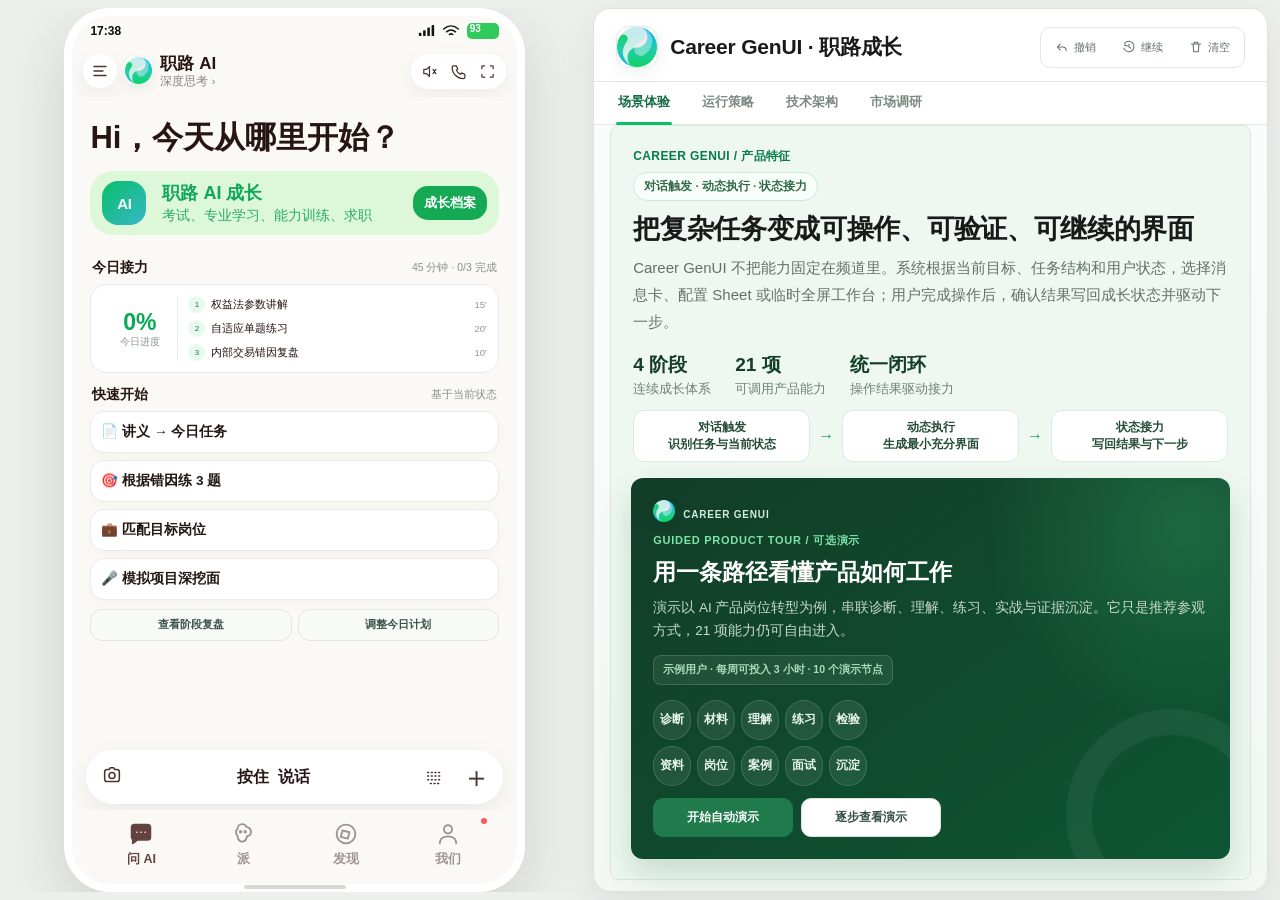
==== commit 2ceb5d8b: "Refocus demo overview on product capabilities" ====
--- a/demo/index.html
+++ b/demo/index.html
@@ -4,7 +4,7 @@
 <head>
 <meta charset="utf-8"/>
 <meta content="width=device-width, initial-scale=1.0" name="viewport"/>
-<meta content="career-genui-ux-polish-20260728-0122" name="build-id"/>
+<meta content="career-genui-product-first-20260728-01" name="build-id"/>
 <link href="data:," rel="icon"/>
 <title>Career GenUI · 职路成长交互作品</title>
 <style>
@@ -643,9 +643,10 @@
 :where(button,input,select,textarea,[tabindex]):focus-visible{outline:3px solid rgba(7,193,96,.48)!important;outline-offset:2px!important}
 button:disabled{opacity:.46!important;cursor:not-allowed!important;filter:saturate(.6)}
 
-.story-spine{display:grid;grid-template-columns:1fr auto 1fr auto 1fr;align-items:center;gap:8px;margin-top:12px}
-.story-spine span{display:flex;align-items:center;justify-content:center;min-height:42px;padding:8px 10px;border:1px solid #dceae1;border-radius:11px;background:#fff;color:#244b36;font-size:12px;font-weight:760;text-align:center}
-.story-spine i{font-style:normal;color:#149b55;font-weight:900}
+.product-spine{display:grid;grid-template-columns:1fr auto 1fr auto 1fr;align-items:center;gap:8px;margin-top:12px}
+.product-spine span{display:flex;align-items:center;justify-content:center;min-height:42px;padding:8px 10px;border:1px solid #dceae1;border-radius:11px;background:#fff;color:#244b36;font-size:12px;font-weight:760;text-align:center}
+.product-spine i{font-style:normal;color:#149b55;font-weight:900}
+.guided-case{position:relative;z-index:1;margin-top:12px;padding:7px 9px;border:1px solid rgba(255,255,255,.14);border-radius:8px;background:rgba(255,255,255,.07);color:#a7dcb9;font-size:10.5px;font-weight:750}
 .guided-current-grid{display:grid;grid-template-columns:1fr 1fr;gap:7px;margin-top:9px}
 .guided-current-grid div{padding:8px 9px;border:1px solid #dce9e0;border-radius:9px;background:#fff}
 .guided-current-grid small{display:block;margin-bottom:3px;color:#4f7b63;font-size:10.5px;font-weight:850;letter-spacing:.03em}
@@ -743,8 +744,8 @@
 }
 @media (max-width:760px){
   :root{--phone-height:100dvh}
-  .story-spine{grid-template-columns:1fr}
-  .story-spine i{transform:rotate(90deg)}
+  .product-spine{grid-template-columns:1fr}
+  .product-spine i{transform:rotate(90deg)}
 }
 @media(prefers-reduced-motion:reduce){
   *,*::before,*::after{scroll-behavior:auto!important;animation-duration:.01ms!important;animation-iteration-count:1!important;transition-duration:.01ms!important}
@@ -762,14 +763,16 @@
 <nav aria-label="应用主导航" class="yb-tabbar"><button class="yb-tab active"><svg viewbox="0 0 24 24"><path d="M4 6.5A2.5 2.5 0 0 1 6.5 4h11A2.5 2.5 0 0 1 20 6.5v8a2.5 2.5 0 0 1-2.5 2.5H9l-4 3v-3.5A2.5 2.5 0 0 1 4 14.5z"></path><circle cx="8.5" cy="10.5" fill="#faf9f6" r=".7" stroke="none"></circle><circle cx="12" cy="10.5" fill="#faf9f6" r=".7" stroke="none"></circle><circle cx="15.5" cy="10.5" fill="#faf9f6" r=".7" stroke="none"></circle></svg><span>问 AI</span></button><button class="yb-tab" data-action="nav-placeholder"><svg viewbox="0 0 24 24"><path d="M6.5 7.5c0-2.2 1.8-4 4-4 1.7 0 3.2 1.1 3.8 2.6A3.8 3.8 0 0 1 18 10c0 2-1.5 3.6-3.4 3.9-.5 2.6-2.2 4.6-4.1 4.6-2.1 0-3.8-2.3-4.2-5.2A3.8 3.8 0 0 1 6.5 7.5z"></path><circle cx="9" cy="10" r=".7"></circle><circle cx="13" cy="10" r=".7"></circle></svg><span>派</span></button><button class="yb-tab" data-action="nav-placeholder"><svg viewbox="0 0 24 24"><circle cx="12" cy="12" r="8"></circle><path d="m9 9 6 1.5-1.5 5.5-6-1.5z"></path></svg><span>发现</span></button><button class="yb-tab" data-action="nav-placeholder"><span class="yb-tab-dot"></span><svg viewbox="0 0 24 24"><circle cx="12" cy="8" r="3.5"></circle><path d="M5 20c0-4 3-6 7-6s7 2 7 6"></path></svg><span>我们</span></button></nav><div id="overlayRoot"></div><div id="toastRoot"></div>
 </div></div></section>
 <aside class="console"><div class="console-head"><div class="console-title"><div class="logo public-console-mark brand-logo-box"><img alt="Career GenUI logo" src="[data-uri]"></div><div><h1>Career GenUI · 职路成长</h1><p>从目标诊断到实战转化 · 一条连续成长路径</p></div></div><div class="toolbar"><button class="toolbtn" data-action="undo"><svg viewbox="0 0 24 24"><path d="M9 7 4 12l5 5M5 12h8a6 6 0 0 1 6 6"></path></svg>撤销</button><button class="toolbtn" data-action="resume-state"><svg viewbox="0 0 24 24"><path d="M12 7v5l3 2M5 5a9 9 0 1 1-2 9M5 5v5h5"></path></svg>继续</button><button class="toolbtn" data-action="clear-all"><svg viewbox="0 0 24 24"><path d="M4 7h16M9 7V4h6v3M7 7l1 13h8l1-13"></path></svg>清空</button></div></div>
-<div class="console-tabs"><button class="active" data-console-page="demo">场景体验</button><button data-console-page="report">运行策略</button><button data-console-page="tech">技术架构</button></div><div class="console-body">
-<div class="panel active" id="panelDemo"><section class="journey-overview"><div class="journey-overview-copy"><span class="journey-kicker">本次体验主角</span><span class="journey-case">AI 产品岗位转型者 · 每周可投入 3 小时</span><h2>从补强模型评测，到形成可验证的面试证据</h2><p>用户已有企业知识库项目经历，但指标理解、知识结构和表达证据还不完整。系统先完成学习补强，再把确认结果带入岗位匹配、案例判断与面试训练。</p><div class="journey-stats"><span><b>目标</b>形成岗位可用能力</span><span><b>桥接</b>学习结果转为职业证据</span><span><b>结果</b>留下可继续成长的状态</span></div><div class="story-spine" aria-label="完整体验故事线"><span>学习闭环<br>诊断—理解—检验</span><i>→</i><span>证据转译<br>掌握—缺口—可迁移证据</span><i>→</i><span>职业闭环<br>岗位—案例—面试</span></div></div><div class="journey-start" id="guidedJourneyCard"><small>CAREER GROWTH JOURNEY</small><b>开始完整成长路径</b><span>从一个真实学习目标出发，完成诊断、材料理解、练习与检验，再把结果转成岗位证据、案例判断与面试补练。</span><div class="guided-stage-strip"><i>诊断</i><i>材料</i><i>理解</i><i>练习</i><i>检验</i><i>资料</i><i>岗位</i><i>案例</i><i>面试</i><i>沉淀</i></div><div class="guided-mode-row"><button class="primary" data-action="start-guided-journey">自动完整体验</button><button data-action="start-guided-journey-manual">手动逐步体验</button></div></div></section>
+<div class="console-tabs"><button class="active" data-console-page="demo">场景体验</button><button data-console-page="report">运行策略</button><button data-console-page="tech">技术架构</button><button data-console-page="market">市场调研</button></div><div class="console-body">
+<div class="panel active" id="panelDemo"><section class="journey-overview"><div class="journey-overview-copy"><span class="journey-kicker">CAREER GENUI / 产品特征</span><span class="journey-case">对话触发 · 动态执行 · 状态接力</span><h2>把复杂任务变成可操作、可验证、可继续的界面</h2><p>Career GenUI 不把能力固定在频道里。系统根据当前目标、任务结构和用户状态，选择消息卡、配置 Sheet 或临时全屏工作台；用户完成操作后，确认结果写回成长状态并驱动下一步。</p><div class="journey-stats"><span><b>4 阶段</b>连续成长体系</span><span><b>21 项</b>可调用产品能力</span><span><b>统一闭环</b>操作结果驱动接力</span></div><div class="product-spine" aria-label="Career GenUI 产品运行特征"><span>对话触发<br>识别任务与当前状态</span><i>→</i><span>动态执行<br>生成最小充分界面</span><i>→</i><span>状态接力<br>写回结果与下一步</span></div></div><div class="journey-start" id="guidedJourneyCard"><small>GUIDED PRODUCT TOUR / 可选演示</small><b>用一条路径看懂产品如何工作</b><span>演示以 AI 产品岗位转型为例，串联诊断、理解、练习、实战与证据沉淀。它只是推荐参观方式，21 项能力仍可在下方自由进入。</span><div class="guided-case">示例用户 · 每周可投入 3 小时 · 10 个演示节点</div><div class="guided-stage-strip"><i>诊断</i><i>材料</i><i>理解</i><i>练习</i><i>检验</i><i>资料</i><i>岗位</i><i>案例</i><i>面试</i><i>沉淀</i></div><div class="guided-mode-row"><button class="primary" data-action="start-guided-journey">开始自动演示</button><button data-action="start-guided-journey-manual">逐步查看演示</button></div></div></section>
 <nav aria-label="成长路径阶段" class="journey-nav"><button class="journey-step active" data-action="select-demo-stage" data-stage="goal"><span class="journey-no">01</span><b>目标诊断</b><small>4 项</small></button><button class="journey-step" data-action="select-demo-stage" data-stage="learn"><span class="journey-no">02</span><b>理解建构</b><small>9 项</small></button><button class="journey-step" data-action="select-demo-stage" data-stage="practice"><span class="journey-no">03</span><b>练习计划</b><small>4 项</small></button><button class="journey-step" data-action="select-demo-stage" data-stage="apply"><span class="journey-no">04</span><b>实战转化</b><small>4 项</small></button></nav>
 <section class="journey-panel active" data-stage-panel="goal"><div class="journey-panel-head"><div><h2>先确认目标与起点</h2><p>把目标、资料、可信来源和岗位差距汇总成一份可执行诊断。</p></div><span>4 项能力</span></div><div class="journey-grid"><button class="journey-card" data-open-feature="diagnosis_summary"><span class="journey-card-top"><span class="journey-card-tag">诊断</span><span class="journey-card-arrow">›</span></span><b>学习与能力诊断</b><span>结合目标、时间和当前掌握度生成起点。</span></button><button class="journey-card" data-open-feature="material_intake"><span class="journey-card-top"><span class="journey-card-tag">资料</span><span class="journey-card-arrow">›</span></span><b>上传资料识别</b><span>从讲义、简历或案例中提取结构与重点。</span></button><button class="journey-card" data-open-feature="source_panel"><span class="journey-card-top"><span class="journey-card-tag">可信</span><span class="journey-card-arrow">›</span></span><b>来源与版本核验</b><span>查看依据、适用范围和内容边界。</span></button><button class="journey-card" data-open-feature="job_match_workspace"><span class="journey-card-top"><span class="journey-card-tag">岗位</span><span class="journey-card-arrow">›</span></span><b>目标岗位匹配</b><span>识别能力差距，并把缺口连接到补强任务。</span></button></div></section>
 <section class="journey-panel" data-stage-panel="learn"><div class="journey-panel-head"><div><h2>把内容变成可操作的理解工具</h2><p>根据知识结构选择空间、时间、流程、图表或参数化表达方式。</p></div><span>9 项能力</span></div><div class="journey-grid"><button class="journey-card" data-open-feature="material_learning_workspace"><span class="journey-card-top"><span class="journey-card-tag">材料</span><span class="journey-card-arrow">›</span></span><b>材料学习工作台</b><span>解析来源、编排任务并写回学习计划。</span></button><button class="journey-card" data-open-feature="spatial_reasoning_lab"><span class="journey-card-top"><span class="journey-card-tag">空间</span><span class="journey-card-arrow">›</span></span><b>空间推理实验台</b><span>操作展开图、三维折叠并定位空间错因。</span></button><button class="journey-card" data-open-feature="timeline_causal_explorer"><span class="journey-card-top"><span class="journey-card-tag">时空</span><span class="journey-card-arrow">›</span></span><b>时空因果推演</b><span>联动时间、地图、事件与因果关系。</span></button><button class="journey-card" data-open-feature="concept_explorer"><span class="journey-card-top"><span class="journey-card-tag">参数</span><span class="journey-card-arrow">›</span></span><b>参数化概念讲解</b><span>修改条件并观察计算过程与结果变化。</span></button><button class="journey-card" data-open-feature="editable_diagram"><span class="journey-card-top"><span class="journey-card-tag">图像</span><span class="journey-card-arrow">›</span></span><b>截图转可编辑图</b><span>校准节点、文本和连接后重新解释。</span></button><button class="journey-card" data-open-feature="legal_case_mapper"><span class="journey-card-top"><span class="journey-card-tag">法律</span><span class="journey-card-arrow">›</span></span><b>法律时间线</b><span>串联事实、证据、法条与关键节点。</span></button><button class="journey-card" data-open-feature="code_trace_lab"><span class="journey-card-top"><span class="journey-card-tag">代码</span><span class="journey-card-arrow">›</span></span><b>代码执行轨迹</b><span>逐步呈现变量状态和程序执行路径。</span></button><button class="journey-card" data-open-feature="medical_process_explorer"><span class="journey-card-top"><span class="journey-card-tag">医药</span><span class="journey-card-arrow">›</span></span><b>医药流程图</b><span>呈现流程关系、版本与风险提醒。</span></button><button class="journey-card" data-open-feature="data_reasoning_canvas"><span class="journey-card-top"><span class="journey-card-tag">图表</span><span class="journey-card-arrow">›</span></span><b>资料分析标记</b><span>标注估算步骤、数据关系和选项排除。</span></button></div></section>
 <section class="journey-panel" data-stage-panel="practice"><div class="journey-panel-head"><div><h2>从理解进入练习与执行</h2><p>按错因和时间预算安排练习，并持续追踪阶段变化。</p></div><span>4 项能力</span></div><div class="journey-grid"><button class="journey-card" data-open-feature="adaptive_practice"><span class="journey-card-top"><span class="journey-card-tag">练习</span><span class="journey-card-arrow">›</span></span><b>自适应练习</b><span>基于当前薄弱点生成提示与针对性下一题。</span></button><button class="journey-card" data-open-feature="task_summary"><span class="journey-card-top"><span class="journey-card-tag">计划</span><span class="journey-card-arrow">›</span></span><b>今日任务</b><span>按优先级和可用时间动态调整任务。</span></button><button class="journey-card" data-open-feature="mock_exam_session"><span class="journey-card-top"><span class="journey-card-tag">模考</span><span class="journey-card-arrow">›</span></span><b>模拟考试</b><span>配置题量与节奏，验证阶段学习结果。</span></button><button class="journey-card" data-open-feature="periodic_learning_review"><span class="journey-card-top"><span class="journey-card-tag">复盘</span><span class="journey-card-arrow">›</span></span><b>阶段学习总结</b><span>汇总任务、正确率、错因和掌握度变化。</span></button></div></section>
 <section class="journey-panel" data-stage-panel="apply"><div class="journey-panel-head"><div><h2>把能力转化成真实场景表现</h2><p>通过案例、表达和面试训练，把学习结果转成职业证据。</p></div><span>4 项能力</span></div><div class="journey-grid"><button class="journey-card" data-open-feature="adaptive_interview"><span class="journey-card-top"><span class="journey-card-tag">面试</span><span class="journey-card-arrow">›</span></span><b>自适应面试训练</b><span>连续追问、证据评分并生成补强任务。</span></button><button class="journey-card" data-open-feature="case_roundtable"><span class="journey-card-top"><span class="journey-card-tag">案例</span><span class="journey-card-arrow">›</span></span><b>多角色案例研讨</b><span>归纳共识、争议、缺失证据和决策风险。</span></button><button class="journey-card" data-open-feature="situational_roleplay"><span class="journey-card-top"><span class="journey-card-tag">表达</span><span class="journey-card-arrow">›</span></span><b>三分钟情境表达</b><span>针对具体表达缺口进行短时角色练习。</span></button><button class="journey-card" data-open-feature="resume_evidence_editor"><span class="journey-card-top"><span class="journey-card-tag">简历</span><span class="journey-card-arrow">›</span></span><b>简历量化改写</b><span>把项目过程重构为可验证的成果证据。</span></button></div></section>
 <section class="journey-live"><div class="journey-live-card"><small>LIVE GROWTH STATE</small><h3>当前成长状态</h3><div class="journey-live-metrics"><div><b>45%</b><span>重点能力</span></div><div><b>3</b><span>今日任务</span></div><div><b>2</b><span>待补证据</span></div></div></div><div class="journey-live-card"><small>NEXT BEST ACTION</small><h3>推荐接力</h3><div class="journey-next"><button data-open-feature="job_match_workspace"><span>先完成岗位匹配</span><span>→</span></button><button data-open-feature="material_intake"><span>导入一份真实材料</span><span>›</span></button></div></div></section><button class="journey-report" data-console-page="report"><span>查看 GenUI 模块运行策略</span><span>›</span></button></div>
+
+<div class="panel" id="panelMarket"><iframe class="report-frame" loading="lazy" src="../research/competitive-analysis.html?embed=1" title="市场调研报告"></iframe></div>
 
 <div class="panel" id="panelReport">
 <section class="strategy2-hero">
@@ -1601,7 +1604,7 @@
 function renderGuidedJourneyCard(){
  const root=document.getElementById("guidedJourneyCard");if(!root)return;
  if(!GUIDED_JOURNEY.active&&!GUIDED_JOURNEY.completed){
-  root.innerHTML=`${guidedBrandMarkup()}<small>CAREER GROWTH JOURNEY</small><b>开始完整成长路径</b><span>从一个真实学习目标出发，完成诊断、材料理解、练习与检验，再把结果转成岗位证据、案例判断与面试补练。</span>${guidedStageStrip()}<div class="guided-mode-row"><button class="primary" data-action="start-guided-journey-auto">自动完整体验</button><button data-action="start-guided-journey-manual">手动逐步体验</button></div>`;renderJourneyExplainer();return
+  root.innerHTML=`${guidedBrandMarkup()}<small>GUIDED PRODUCT TOUR / 可选演示</small><b>用一条路径看懂产品如何工作</b><span>演示以 AI 产品岗位转型为例，串联诊断、理解、练习、实战与证据沉淀。它只是推荐参观方式，21 项能力仍可自由进入。</span><div class="guided-case">示例用户 · 每周可投入 3 小时 · 10 个演示节点</div>${guidedStageStrip()}<div class="guided-mode-row"><button class="primary" data-action="start-guided-journey-auto">开始自动演示</button><button data-action="start-guided-journey-manual">逐步查看演示</button></div>`;renderJourneyExplainer();return
  }
  if(GUIDED_JOURNEY.completed){
   root.innerHTML=`${guidedBrandMarkup()}<div class="guided-progress-head"><b>完整成长路径已形成</b><span>学习结果已转为职业证据</span></div><span>系统完成了从能力起点、真实学习、独立检验，到岗位映射、案例判断、面试补练和证据写回的连续接力。</span>${guidedStageStrip()}<div class="guided-complete">学习闭环：诊断 → 材料 → 理解 → 练习 → 模考复盘<br>证据桥接：掌握状态 → 能力缺口 → 可迁移证据<br>职业闭环：资料 → 岗位 → 案例 → 面试补练 → 证据沉淀</div><div class="guided-controls"><button data-action="restart-guided-journey-auto">重新自动体验</button><button class="primary" data-action="restart-guided-journey-manual">手动逐步体验</button></div>`;renderJourneyExplainer();return
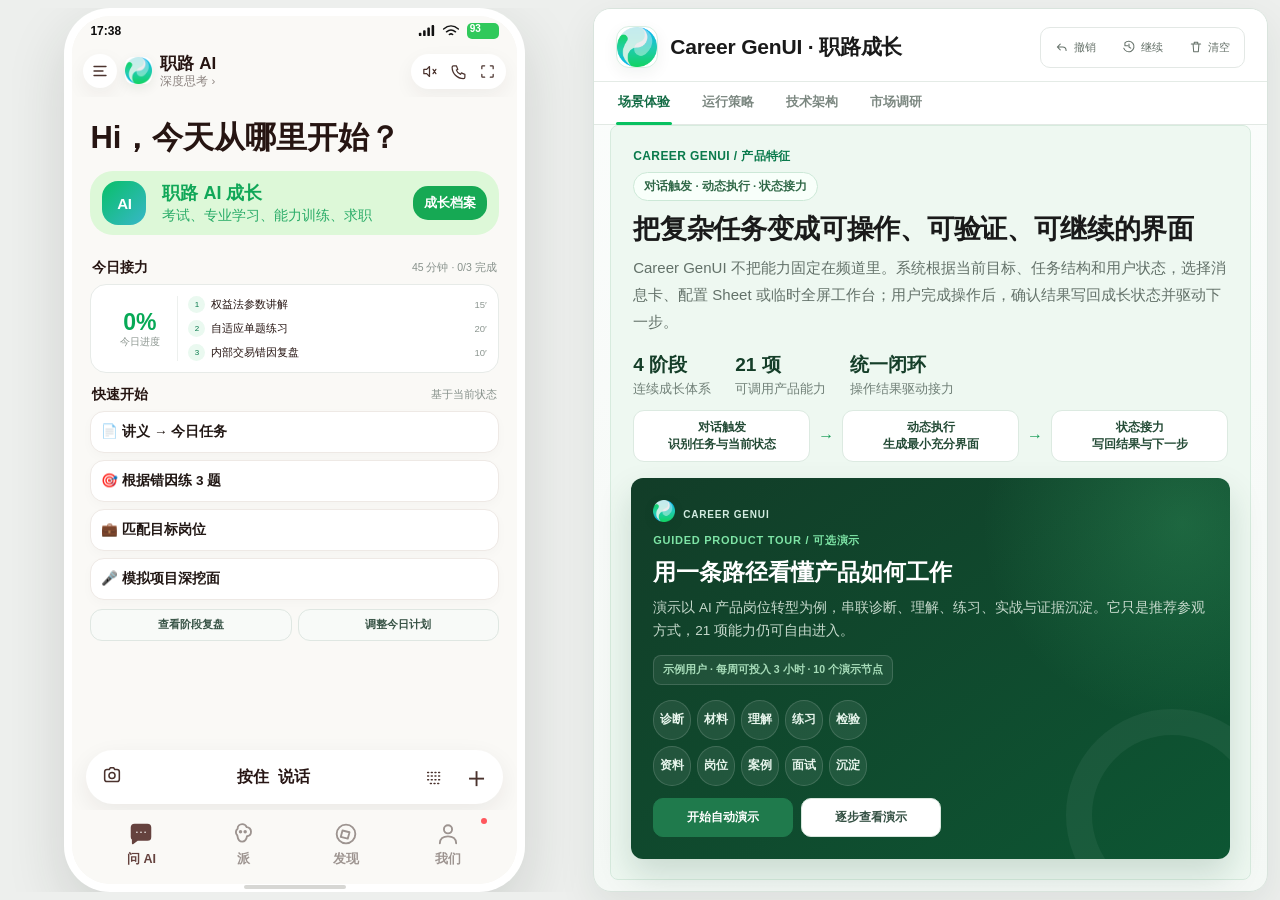
==== commit bdf2e137: "Restore full market report structure" ====
--- a/demo/index.html
+++ b/demo/index.html
@@ -4,7 +4,7 @@
 <head>
 <meta charset="utf-8"/>
 <meta content="width=device-width, initial-scale=1.0" name="viewport"/>
-<meta content="career-genui-product-first-20260728-01" name="build-id"/>
+<meta content="career-genui-report-structure-20260728-02" name="build-id"/>
 <link href="data:," rel="icon"/>
 <title>Career GenUI · 职路成长交互作品</title>
 <style>
@@ -772,7 +772,7 @@
 <section class="journey-panel" data-stage-panel="apply"><div class="journey-panel-head"><div><h2>把能力转化成真实场景表现</h2><p>通过案例、表达和面试训练，把学习结果转成职业证据。</p></div><span>4 项能力</span></div><div class="journey-grid"><button class="journey-card" data-open-feature="adaptive_interview"><span class="journey-card-top"><span class="journey-card-tag">面试</span><span class="journey-card-arrow">›</span></span><b>自适应面试训练</b><span>连续追问、证据评分并生成补强任务。</span></button><button class="journey-card" data-open-feature="case_roundtable"><span class="journey-card-top"><span class="journey-card-tag">案例</span><span class="journey-card-arrow">›</span></span><b>多角色案例研讨</b><span>归纳共识、争议、缺失证据和决策风险。</span></button><button class="journey-card" data-open-feature="situational_roleplay"><span class="journey-card-top"><span class="journey-card-tag">表达</span><span class="journey-card-arrow">›</span></span><b>三分钟情境表达</b><span>针对具体表达缺口进行短时角色练习。</span></button><button class="journey-card" data-open-feature="resume_evidence_editor"><span class="journey-card-top"><span class="journey-card-tag">简历</span><span class="journey-card-arrow">›</span></span><b>简历量化改写</b><span>把项目过程重构为可验证的成果证据。</span></button></div></section>
 <section class="journey-live"><div class="journey-live-card"><small>LIVE GROWTH STATE</small><h3>当前成长状态</h3><div class="journey-live-metrics"><div><b>45%</b><span>重点能力</span></div><div><b>3</b><span>今日任务</span></div><div><b>2</b><span>待补证据</span></div></div></div><div class="journey-live-card"><small>NEXT BEST ACTION</small><h3>推荐接力</h3><div class="journey-next"><button data-open-feature="job_match_workspace"><span>先完成岗位匹配</span><span>→</span></button><button data-open-feature="material_intake"><span>导入一份真实材料</span><span>›</span></button></div></div></section><button class="journey-report" data-console-page="report"><span>查看 GenUI 模块运行策略</span><span>›</span></button></div>
 
-<div class="panel" id="panelMarket"><iframe class="report-frame" loading="lazy" src="../research/competitive-analysis.html?embed=1" title="市场调研报告"></iframe></div>
+<div class="panel" id="panelMarket"><iframe class="report-frame" loading="lazy" src="../research/competitive-analysis.html?embed=1&amp;v=20260728-02" title="市场调研报告"></iframe></div>
 
 <div class="panel" id="panelReport">
 <section class="strategy2-hero">
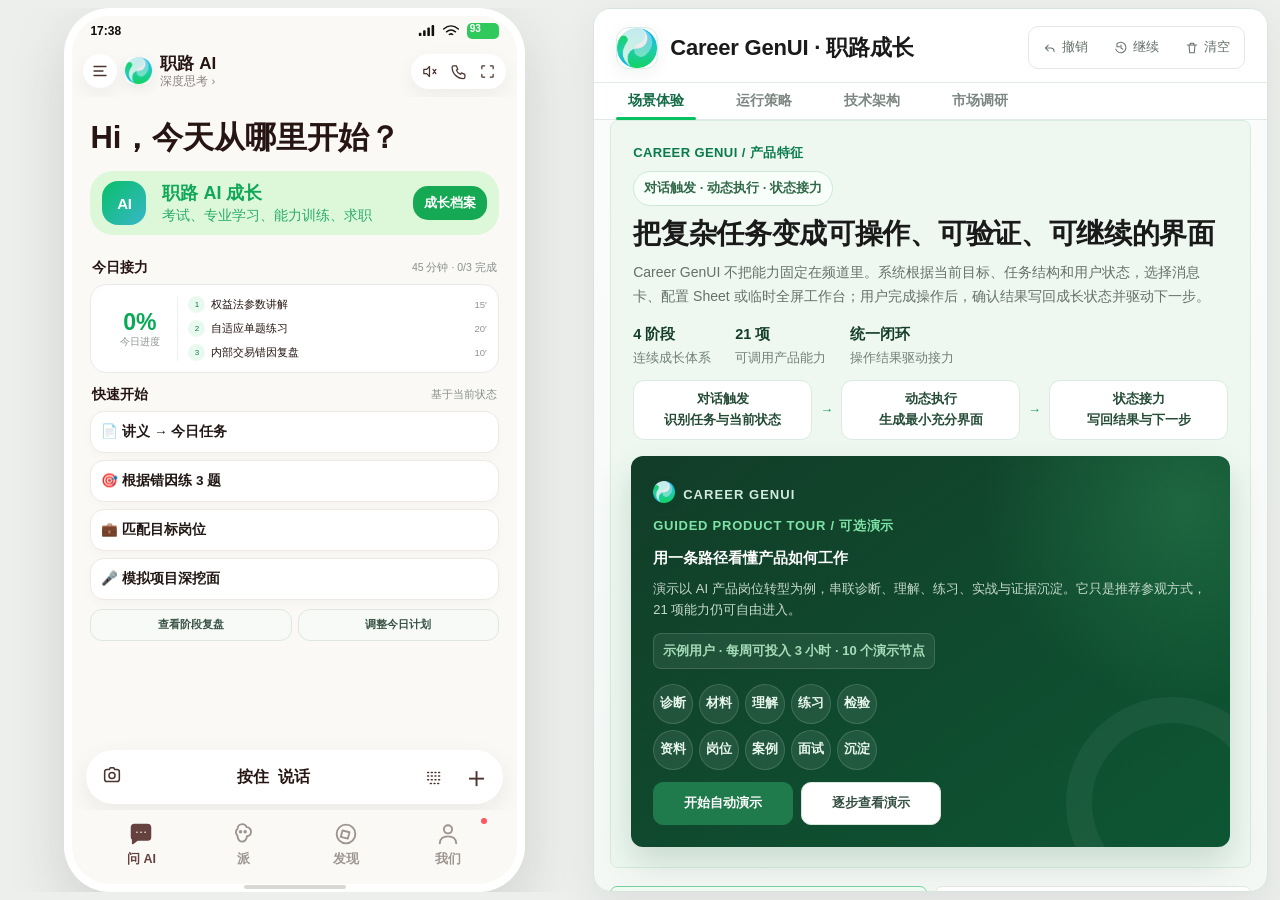
==== commit 6bacd8f3: "Raise report typography and reduce dense layouts" ====
--- a/demo/index.html
+++ b/demo/index.html
@@ -4,7 +4,7 @@
 <head>
 <meta charset="utf-8"/>
 <meta content="width=device-width, initial-scale=1.0" name="viewport"/>
-<meta content="career-genui-report-structure-20260728-02" name="build-id"/>
+<meta content="career-genui-readable-report-type-20260729-04" name="build-id"/>
 <link href="data:," rel="icon"/>
 <title>Career GenUI · 职路成长交互作品</title>
 <style>
@@ -750,6 +750,131 @@
 @media(prefers-reduced-motion:reduce){
   *,*::before,*::after{scroll-behavior:auto!important;animation-duration:.01ms!important;animation-iteration-count:1!important;transition-duration:.01ms!important}
 }
+
+/* PM value map: audience, job, benefit and validation boundary */
+.pm-audience-grid{display:grid;grid-template-columns:repeat(3,minmax(0,1fr));gap:11px}
+.pm-audience-card{padding:17px;border:1px solid #dbe9e0;border-radius:12px;background:#fff}
+.pm-audience-card.primary{background:linear-gradient(145deg,#0f402c,#146b43);border-color:#146b43;color:#fff}
+.pm-audience-card small,.pm-benefit-card small{display:block;margin-bottom:7px;font-size:10px;font-weight:900;letter-spacing:.55px;color:#087a4c}
+.pm-audience-card.primary small{color:#7ce7ab}
+.pm-audience-card h3{margin:0 0 7px;font-size:16px;line-height:1.45}
+.pm-audience-card p{margin:0;color:#617469}
+.pm-audience-card.primary p{color:#d8eee2}
+.pm-audience-card strong{display:block;margin-top:10px;font-size:12.5px;line-height:1.65;color:#244333}
+.pm-audience-card.primary strong{color:#fff}
+.pm-benefit-grid{display:grid;grid-template-columns:repeat(3,minmax(0,1fr));gap:10px;margin:12px 0}
+.pm-benefit-card{padding:15px;border-radius:11px;background:#f4f8f5;border:1px solid #e0e9e3}
+.pm-benefit-card b{display:block;margin-bottom:5px;font-size:14px;color:#183c29}
+.pm-benefit-card p{margin:0;color:#607268}
+.pm-hypothesis-note{margin-top:12px;padding:14px 15px;border-left:4px solid #d7962f;border-radius:0 10px 10px 0;background:#fff8eb;color:#6d572f}
+.pm-hypothesis-note b{color:#704a0e}
+#panelReport .pm-audience-card p,#panelReport .pm-benefit-card p,#panelReport .pm-hypothesis-note{font-size:13px!important;line-height:1.7!important}
+#panelReport .pm-value-table{min-width:1080px}
+#panelReport .pm-value-table th,#panelReport .pm-value-table td{font-size:13px!important;line-height:1.65!important}
+@media(max-width:1280px){
+  .pm-audience-grid,.pm-benefit-grid{grid-template-columns:1fr}
+}
+
+/* Final report readability floor for the 55% workspace */
+#panelReport :is(p,li,td),
+#panelTech :is(p,li,td){font-size:14px!important;line-height:1.72!important}
+#panelReport th,
+#panelTech th{font-size:13px!important;line-height:1.6!important}
+#panelReport :is(small,.strategy2-kicker),
+#panelTech small{font-size:12px!important;line-height:1.5!important}
+#panelReport :is(.strategy2-map-node span,.strategy2-context-core span,.strategy2-life-step span,.strategy2-risk-card span,.model-chain-node span),
+#panelTech :is(.techv8-layer span,.techv8-branch span,.techv8-principle span,.techv8-mode-grid span,.techv8-route-ladder span,.techv8-rule-grid span,.techv8-trust-grid span,.techv8-security-grid span,.techv8-budget-grid span,.techv8-storage-grid span,.techv8-evolution span,.techv8-conclusion-grid span){font-size:13.5px!important;line-height:1.68!important}
+#panelReport :is(.strategy2-title>p,.strategy2-hero p),
+#panelTech :is(.strategy-title p,.techv8-hero p,.tech-section>p){font-size:14.5px!important;line-height:1.75!important}
+#panelReport :is(.strategy2-context-card b,.strategy2-commit-card b,.strategy2-relay-head b,.strategy2-risk-card b,.pm-benefit-card b),
+#panelTech :is(.techv8-card b,.techv8-layer b,.techv8-branch b){font-size:15px!important;line-height:1.5!important}
+#panelReport :is(.strategy2-recipe-flow div,.strategy2-example-flow div,.strategy2-relay-flow div),
+#panelTech :is(.techv8-pipeline span,.techv8-commit-flow span,.techv8-life-band span){font-size:13.5px!important;line-height:1.65!important}
+#panelReport .strategy2-details summary,
+#panelTech .techv8-details summary{font-size:14px!important}
+
+/* Scene experience: the product view follows the same reading scale */
+.console h1{font-size:22px!important}
+.console-head p{font-size:13px!important;line-height:1.5!important}
+.console-tabs button{font-size:13.5px!important;padding:9px 12px!important}
+.toolbtn{font-size:12.5px!important;padding:8px 10px!important}
+#panelDemo :is(p,li,td){font-size:14px!important;line-height:1.72!important}
+#panelDemo :is(small,.journey-kicker,.journey-case,.journey-card-tag){font-size:12.5px!important;line-height:1.5!important}
+#panelDemo :is(.journey-start>span,.journey-card>span:last-child,.journey-panel-head p,.journey-overview p,.product-spine span){font-size:14px!important;line-height:1.72!important}
+#panelDemo :is(.journey-card b,.journey-live-card h3,.journey-panel-head h2){font-size:18px!important;line-height:1.42!important}
+#panelDemo :is(.journey-step b,.guided-stage-strip i,.guided-case,.journey-live-metrics span,.journey-next button,.journey-report){font-size:13px!important;line-height:1.55!important}
+
+/* Dense diagrams become readable layouts instead of shrinking their copy */
+#panelReport .strategy2-decision-layout{grid-template-columns:1fr!important}
+#panelReport .strategy2-decision-svg{height:auto!important;min-height:430px}
+#panelReport .strategy2-svg-title{font-size:15px!important}
+#panelReport .strategy2-svg-copy{font-size:12.5px!important}
+#panelReport :is(.strategy2-svg-mini,.strategy2-svg-pill-text){font-size:11.5px!important}
+#panelTech .techv8-goals,
+#panelTech .techv8-mode-grid,
+#panelTech .techv8-budget-grid,
+#panelTech .techv8-protocol-grid,
+#panelTech .techv8-storage-grid,
+#panelTech .techv8-evolution,
+#panelTech .techv8-conclusion-grid{grid-template-columns:repeat(2,minmax(0,1fr))!important}
+#panelTech .techv8-route-ladder,
+#panelTech .techv8-metric-grid{grid-template-columns:repeat(2,minmax(0,1fr))!important}
+#panelTech .techv8-split,
+#panelTech .techv8-branch{grid-template-columns:1fr!important}
+#panelTech .techv8-life-band{grid-template-columns:repeat(3,minmax(0,1fr))!important}
+@media(max-width:1100px){
+  #panelTech :is(.techv8-goals,.techv8-mode-grid,.techv8-budget-grid,.techv8-protocol-grid,.techv8-storage-grid,.techv8-evolution,.techv8-conclusion-grid,.techv8-route-ladder,.techv8-metric-grid){grid-template-columns:1fr!important}
+  #panelTech .techv8-life-band{grid-template-columns:1fr 1fr!important}
+}
+
+/* Hard minimum: no readable report text may fall below 13px */
+#panelDemo *,
+#panelReport *,
+#panelTech *{font-size:13px!important}
+#panelDemo :is(p,li,td),
+#panelReport :is(p,li,td),
+#panelTech :is(p,li,td){font-size:14px!important;line-height:1.72!important}
+#panelDemo :is(button,b,strong),
+#panelReport :is(b,strong),
+#panelTech :is(b,strong){font-size:14.5px!important;line-height:1.55!important}
+#panelReport th,
+#panelTech th{font-size:13.5px!important;line-height:1.62!important}
+#panelTech :is(pre,.event,.techv8-flow-label){font-size:13px!important;line-height:1.65!important}
+#panelDemo .journey-overview h2{font-size:32px!important;line-height:1.28!important}
+#panelDemo .journey-start>b{font-size:24px!important;line-height:1.35!important}
+#panelDemo .journey-panel-head h2{font-size:20px!important}
+#panelDemo .journey-card b{font-size:18px!important}
+#panelDemo .journey-live-card h3{font-size:18px!important}
+#panelReport .strategy2-hero h2{font-size:32px!important;line-height:1.24!important}
+#panelReport .strategy2-title h2{font-size:21px!important}
+#panelReport .pm-audience-card h3{font-size:18px!important}
+#panelReport .strategy2-context-core b{font-size:18px!important}
+#panelReport .strategy2-summary b{font-size:21px!important}
+#panelReport .strategy2-svg-title{font-size:15px!important}
+#panelReport .strategy2-svg-copy{font-size:13px!important}
+#panelReport :is(.strategy2-svg-mini,.strategy2-svg-pill-text){font-size:12px!important}
+#panelTech .techv8-hero h2{font-size:32px!important;line-height:1.25!important}
+#panelTech .strategy-title h2,
+#panelTech .tech-section h2{font-size:21px!important}
+#panelTech :is(.techv8-card h3,.techv8-card h4){font-size:17px!important}
+
+/* Specificity-safe floors overriding legacy component declarations */
+#panelDemo#panelDemo :is(span,small,i,em,label,button,summary),
+#panelReport#panelReport :is(span,small,i,em,label,button,summary),
+#panelTech#panelTech :is(span,small,i,em,label,button,summary,pre){font-size:13px!important;line-height:1.6!important}
+#panelDemo#panelDemo :is(p,li,td),
+#panelReport#panelReport :is(p,li,td),
+#panelTech#panelTech :is(p,li,td){font-size:14px!important;line-height:1.72!important}
+#panelDemo#panelDemo :is(b,strong),
+#panelReport#panelReport :is(b,strong),
+#panelTech#panelTech :is(b,strong){font-size:14.5px!important;line-height:1.55!important}
+#panelReport#panelReport th,
+#panelTech#panelTech th{font-size:13.5px!important;line-height:1.62!important}
+#panelReport#panelReport text{font-size:13px!important;line-height:1.55!important}
+#panelTech#panelTech :is(.event,.techv8-flow-label){font-size:13px!important;line-height:1.65!important}
+#panelDemo#panelDemo .journey-overview h2{font-size:28px!important;line-height:1.3!important}
+#panelReport#panelReport .strategy2-hero h2,
+#panelTech#panelTech .techv8-hero h2{font-size:30px!important;line-height:1.28!important}
 </style>
 
 </head>
@@ -772,12 +897,33 @@
 <section class="journey-panel" data-stage-panel="apply"><div class="journey-panel-head"><div><h2>把能力转化成真实场景表现</h2><p>通过案例、表达和面试训练，把学习结果转成职业证据。</p></div><span>4 项能力</span></div><div class="journey-grid"><button class="journey-card" data-open-feature="adaptive_interview"><span class="journey-card-top"><span class="journey-card-tag">面试</span><span class="journey-card-arrow">›</span></span><b>自适应面试训练</b><span>连续追问、证据评分并生成补强任务。</span></button><button class="journey-card" data-open-feature="case_roundtable"><span class="journey-card-top"><span class="journey-card-tag">案例</span><span class="journey-card-arrow">›</span></span><b>多角色案例研讨</b><span>归纳共识、争议、缺失证据和决策风险。</span></button><button class="journey-card" data-open-feature="situational_roleplay"><span class="journey-card-top"><span class="journey-card-tag">表达</span><span class="journey-card-arrow">›</span></span><b>三分钟情境表达</b><span>针对具体表达缺口进行短时角色练习。</span></button><button class="journey-card" data-open-feature="resume_evidence_editor"><span class="journey-card-top"><span class="journey-card-tag">简历</span><span class="journey-card-arrow">›</span></span><b>简历量化改写</b><span>把项目过程重构为可验证的成果证据。</span></button></div></section>
 <section class="journey-live"><div class="journey-live-card"><small>LIVE GROWTH STATE</small><h3>当前成长状态</h3><div class="journey-live-metrics"><div><b>45%</b><span>重点能力</span></div><div><b>3</b><span>今日任务</span></div><div><b>2</b><span>待补证据</span></div></div></div><div class="journey-live-card"><small>NEXT BEST ACTION</small><h3>推荐接力</h3><div class="journey-next"><button data-open-feature="job_match_workspace"><span>先完成岗位匹配</span><span>→</span></button><button data-open-feature="material_intake"><span>导入一份真实材料</span><span>›</span></button></div></div></section><button class="journey-report" data-console-page="report"><span>查看 GenUI 模块运行策略</span><span>›</span></button></div>
 
-<div class="panel" id="panelMarket"><iframe class="report-frame" loading="lazy" src="../research/competitive-analysis.html?embed=1&amp;v=20260728-02" title="市场调研报告"></iframe></div>
+<div class="panel" id="panelMarket"><iframe class="report-frame" loading="lazy" src="../research/competitive-analysis.html?embed=1&amp;v=20260729-04" title="市场调研报告"></iframe></div>
 
 <div class="panel" id="panelReport">
 <section class="strategy2-hero">
 <div><span class="strategy2-kicker">GENUI OPERATING STRATEGY</span><h2>职路 AI GenUI 模块运行机制与调度策略</h2><p>GenUI 承担职路 AI 对话链路中的动态任务执行。系统结合当前任务、用户状态、会话进度与可信上下文，判断是否生成界面、选择交互形态、组织模型与工具执行，并将用户确认后的有效结果写回成长状态。具体功能共享同一套触发、编排、执行、提交、接力与降级机制。</p></div>
 <div class="strategy2-summary"><div><small>核心闭环</small><b>操作结果驱动下一步</b><span>界面完成任务、状态保存结果、编排服务继续推进。</span></div><div><small>触发判断</small><b>5 类信号</b><span>操作需求、结构稳定性、状态价值、风险和端侧空间。</span></div><div><small>生命周期</small><b>6 个阶段</b><span>创建、草稿、校验、提交、接力、恢复。</span></div><div><small>共享底座</small><b>5 套引擎</b><span>文档、轨迹、测评、情境和证据状态。</span></div></div>
+</section>
+
+<section class="strategy2-section" id="strategy-user-value"><div class="strategy2-title"><div class="strategy2-title-main"><span class="strategy2-title-no">00</span><h2>用户、任务与收益边界</h2></div><p>先回答“为谁解决哪类连续任务”，再决定何时调用 GenUI。产品收益必须能被行为和结果验证，不能用功能数量或回答长度替代。</p></div>
+<div class="pm-audience-grid">
+<article class="pm-audience-card primary"><small>PRIMARY / 首发核心用户</small><h3>高意图、时间受限的成人学习者与职业转型者</h3><p>考试或求职目标明确，但资料分散、可投入时间有限，也难以判断此刻最该补什么。</p><strong>关键任务：一次会话内明确起点，完成最小有效任务，并清楚知道下一步。</strong></article>
+<article class="pm-audience-card"><small>HIGH-VALUE SCENARIO / 高价值场景</small><h3>有真实经历、缺少证据翻译的求职者</h3><p>并非没有项目，而是不知道如何把学习结果、项目过程与决策证据转成岗位语言。</p><strong>关键任务：岗位差距 → 补强练习 → 证据写回 → 面试表达。</strong></article>
+<article class="pm-audience-card"><small>FUTURE PARTNER / 后续验证</small><h3>高校、职校、培训与就业服务机构</h3><p>希望规模化交付可追踪的学习与求职训练，同时降低重复讲解、人工跟进与报告整理成本。</p><strong>定位边界：潜在合作与采购方，不作为首发冷启动用户。</strong></article>
+</div>
+<div class="pm-benefit-grid">
+<article class="pm-benefit-card"><small>USER VALUE / 用户收益假设</small><b>少找入口、少重复描述、每次都有下一步</b><p>用连续状态替代散落在聊天、题库、文档和简历工具之间的手工搬运，并保留可核验的成长证据。</p></article>
+<article class="pm-benefit-card"><small>PRODUCT VALUE / 产品收益假设</small><b>从一次使用转向跨模块接力</b><p>重点观察首次有效任务完成、确认写回、下一步采纳与跨模块继续，而非只观察打开率和对话轮次。</p></article>
+<article class="pm-benefit-card"><small>DELIVERY VALUE / 交付收益假设</small><b>复用能力底座，降低新增场景边际成本</b><p>通过 Artifact、Reducer、状态协议和可信执行复用交互与数据，不为每个职业场景重复开发一套孤立页面。</p></article>
+</div>
+<div class="strategy2-table-wrap"><table class="strategy2-table pm-value-table"><thead><tr><th>功能模块</th><th>优先用户与场景</th><th>要完成的用户任务</th><th>预期用户收益</th><th>产品衡量指标</th><th>在增长链路中的作用</th></tr></thead><tbody>
+<tr><th><span class="stage-badge">目标诊断</span></th><td>首次进入、目标或起点不清晰</td><td>确认目标、时间、现状与最小起点</td><td><strong>更快从“我该学什么”进入可执行任务</strong></td><td>诊断完成率、推荐采纳率、首次有效任务耗时</td><td>降低激活门槛，形成个性化入口</td></tr>
+<tr><th><span class="stage-badge blue">理解建构</span></th><td>面对复杂概念、材料或可信来源</td><td>拆解材料、建立结构并完成独立校验</td><td><strong>缩短首次理解时间，知道依据从哪里来</strong></td><td>独立校验通过率、来源展开率、错误概念修正率</td><td>建立可信度，承接高意图资料任务</td></tr>
+<tr><th><span class="stage-badge amber">练习计划</span></th><td>时间有限、错因反复、计划难坚持</td><td>按错因生成练习，并随结果调整任务</td><td><strong>把有限时间用在真正的能力缺口上</strong></td><td>任务完成率、错因复发率、计划调整接受率</td><td>形成持续使用理由与阶段反馈</td></tr>
+<tr><th><span class="stage-badge dark">实战转化</span></th><td>有项目经历、正在岗位匹配或面试</td><td>把学习与项目过程转成简历、案例和回答证据</td><td><strong>让成长结果可表达、可复用、可继续打磨</strong></td><td>证据写回率、案例完成率、模拟面试完成率</td><td>连接学习价值与高价值职业结果</td></tr>
+<tr><th>共享编排层</th><td>所有处于连续任务中的活跃用户</td><td>在正确时机触发、恢复和接力合适组件</td><td><strong>减少找功能和重复输入，保持任务连续</strong></td><td>触发接受率、恢复成功率、跨模块接力率、单次有效写回成本</td><td>沉淀差异化状态资产并控制交付成本</td></tr>
+</tbody></table></div>
+<div class="pm-hypothesis-note"><b>收益边界：</b>以上均为待验证的产品假设。当前 Demo 证明的是功能覆盖、交互链路与信息架构可行性，不代表已经取得留存、付费、就业或提分结果；真实收益需要通过可用性测试、灰度数据与长期结果共同验证。</div>
 </section>
 
 <section class="strategy2-section"><div class="strategy2-title"><div class="strategy2-title-main"><span class="strategy2-title-no">01</span><h2>模块定位与完整运行链路</h2></div><p>GenUI 位于对话理解与长期成长状态之间，负责将自然语言任务转换成可操作、可验证、可继续的界面。</p></div>
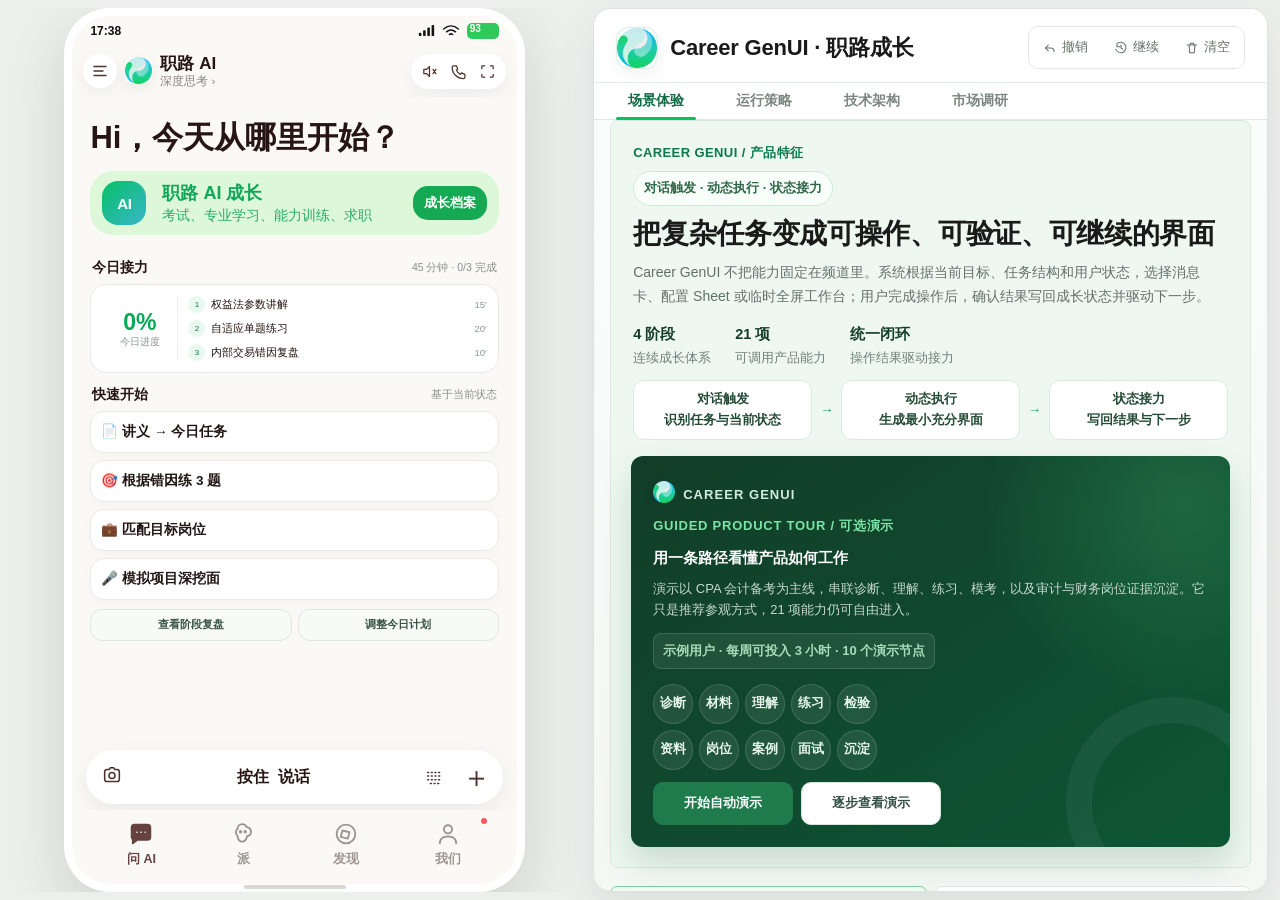
==== commit 5b1b78a4: "fix unify CPA demo and isolate manual tour" ====
--- a/demo/index.html
+++ b/demo/index.html
@@ -4,7 +4,7 @@
 <head>
 <meta charset="utf-8"/>
 <meta content="width=device-width, initial-scale=1.0" name="viewport"/>
-<meta content="career-genui-readable-report-type-20260729-04" name="build-id"/>
+<meta content="career-genui-cpa-storyline-20260729-06" name="build-id"/>
 <link href="data:," rel="icon"/>
 <title>Career GenUI · 职路成长交互作品</title>
 <style>
@@ -868,6 +868,42 @@
 #panelDemo#panelDemo :is(b,strong),
 #panelReport#panelReport :is(b,strong),
 #panelTech#panelTech :is(b,strong){font-size:14.5px!important;line-height:1.55!important}
+
+/* Responsive decision component: replaces the fixed SVG once report copy is enlarged */
+#panelReport .strategy2-decision-svg{display:none!important}
+#panelReport .strategy-decision-responsive{display:grid;gap:12px;padding:16px;border:1px solid #dfe7e2;border-radius:12px;background:#f8fbf9}
+#panelReport .strategy-decision-head{display:flex;align-items:flex-start;justify-content:space-between;gap:16px}
+#panelReport .strategy-decision-head h3{margin:2px 0 4px;font-size:19px!important;line-height:1.35!important;color:#173625}
+#panelReport .strategy-decision-head p{margin:0;color:#607068}
+#panelReport .strategy-decision-head>span{flex:0 0 auto;padding:7px 10px;border-radius:999px;background:#fff7e9;color:#8d611c;font-weight:800}
+#panelReport .strategy-decision-main{display:grid;grid-template-columns:repeat(2,minmax(0,1fr));gap:10px}
+#panelReport .strategy-decision-node{position:relative;min-width:0;min-height:0;padding:14px 14px 14px 52px;border:1px solid #cfdcd4;border-radius:11px;background:#fff}
+#panelReport .strategy-decision-node::after{content:"满足 → 继续判断";display:block;margin-top:8px;padding-top:7px;border-top:1px dashed #d7e3dc;color:#278453;font-size:12.5px!important;font-weight:800}
+#panelReport .strategy-decision-node.commit{background:#153e29;color:#fff;border-color:#153e29}
+#panelReport .strategy-decision-node.commit::after{content:"进入 GenUI 运行时";border-color:rgba(255,255,255,.24);color:#b7ebca}
+#panelReport .strategy-decision-node i{position:absolute;left:14px;top:14px;display:grid;place-items:center;width:28px;height:28px;border-radius:8px;background:#eaf7ef;color:#278453;font-style:normal;font-weight:900}
+#panelReport .strategy-decision-node.commit i{background:rgba(255,255,255,.14);color:#fff}
+#panelReport .strategy-decision-node b{display:block;margin-bottom:4px}
+#panelReport .strategy-decision-node p{margin:0;color:#607068}
+#panelReport .strategy-decision-node.commit p{color:#d9eee1}
+#panelReport .strategy-decision-branches{display:grid;grid-template-columns:repeat(3,minmax(0,1fr));gap:10px}
+#panelReport .strategy-decision-branch{min-width:0;padding:12px 13px;border:1px solid #cfdcd4;border-radius:10px;background:#fff}
+#panelReport .strategy-decision-branch.stop{background:#fff7e9;border-color:#e0b968}
+#panelReport .strategy-decision-branch b{display:block;margin-bottom:4px}
+#panelReport .strategy-decision-branch p{margin:0;color:#607068}
+#panelReport .strategy-decision-footer{display:grid;grid-template-columns:1fr 1fr;gap:10px}
+#panelReport .strategy-decision-footer article{min-width:0;padding:13px 14px;border:1px solid #cfdcd4;border-radius:10px;background:#fff}
+#panelReport .strategy-decision-footer article:first-child{background:#fff2f2;border-color:#df9b9b}
+#panelReport .strategy-decision-footer article:last-child{background:#edf9f1;border-color:#6dc58f}
+#panelReport .strategy-decision-footer b{display:block;margin-bottom:4px}
+#panelReport .strategy-decision-footer p{margin:0;color:#607068}
+@media(max-width:1120px){
+  #panelReport .strategy-decision-head{display:grid}
+  #panelReport .strategy-decision-head>span{justify-self:start}
+  #panelReport :is(.strategy-decision-main,.strategy-decision-footer){grid-template-columns:1fr}
+  #panelReport .strategy-decision-branches{grid-template-columns:1fr 1fr}
+  #panelReport .strategy-decision-branches article:last-child{grid-column:1/-1}
+}
 #panelReport#panelReport th,
 #panelTech#panelTech th{font-size:13.5px!important;line-height:1.62!important}
 #panelReport#panelReport text{font-size:13px!important;line-height:1.55!important}
@@ -889,7 +925,7 @@
 </div></div></section>
 <aside class="console"><div class="console-head"><div class="console-title"><div class="logo public-console-mark brand-logo-box"><img alt="Career GenUI logo" src="[data-uri]"></div><div><h1>Career GenUI · 职路成长</h1><p>从目标诊断到实战转化 · 一条连续成长路径</p></div></div><div class="toolbar"><button class="toolbtn" data-action="undo"><svg viewbox="0 0 24 24"><path d="M9 7 4 12l5 5M5 12h8a6 6 0 0 1 6 6"></path></svg>撤销</button><button class="toolbtn" data-action="resume-state"><svg viewbox="0 0 24 24"><path d="M12 7v5l3 2M5 5a9 9 0 1 1-2 9M5 5v5h5"></path></svg>继续</button><button class="toolbtn" data-action="clear-all"><svg viewbox="0 0 24 24"><path d="M4 7h16M9 7V4h6v3M7 7l1 13h8l1-13"></path></svg>清空</button></div></div>
 <div class="console-tabs"><button class="active" data-console-page="demo">场景体验</button><button data-console-page="report">运行策略</button><button data-console-page="tech">技术架构</button><button data-console-page="market">市场调研</button></div><div class="console-body">
-<div class="panel active" id="panelDemo"><section class="journey-overview"><div class="journey-overview-copy"><span class="journey-kicker">CAREER GENUI / 产品特征</span><span class="journey-case">对话触发 · 动态执行 · 状态接力</span><h2>把复杂任务变成可操作、可验证、可继续的界面</h2><p>Career GenUI 不把能力固定在频道里。系统根据当前目标、任务结构和用户状态，选择消息卡、配置 Sheet 或临时全屏工作台；用户完成操作后，确认结果写回成长状态并驱动下一步。</p><div class="journey-stats"><span><b>4 阶段</b>连续成长体系</span><span><b>21 项</b>可调用产品能力</span><span><b>统一闭环</b>操作结果驱动接力</span></div><div class="product-spine" aria-label="Career GenUI 产品运行特征"><span>对话触发<br>识别任务与当前状态</span><i>→</i><span>动态执行<br>生成最小充分界面</span><i>→</i><span>状态接力<br>写回结果与下一步</span></div></div><div class="journey-start" id="guidedJourneyCard"><small>GUIDED PRODUCT TOUR / 可选演示</small><b>用一条路径看懂产品如何工作</b><span>演示以 AI 产品岗位转型为例，串联诊断、理解、练习、实战与证据沉淀。它只是推荐参观方式，21 项能力仍可在下方自由进入。</span><div class="guided-case">示例用户 · 每周可投入 3 小时 · 10 个演示节点</div><div class="guided-stage-strip"><i>诊断</i><i>材料</i><i>理解</i><i>练习</i><i>检验</i><i>资料</i><i>岗位</i><i>案例</i><i>面试</i><i>沉淀</i></div><div class="guided-mode-row"><button class="primary" data-action="start-guided-journey">开始自动演示</button><button data-action="start-guided-journey-manual">逐步查看演示</button></div></div></section>
+<div class="panel active" id="panelDemo"><section class="journey-overview"><div class="journey-overview-copy"><span class="journey-kicker">CAREER GENUI / 产品特征</span><span class="journey-case">对话触发 · 动态执行 · 状态接力</span><h2>把复杂任务变成可操作、可验证、可继续的界面</h2><p>Career GenUI 不把能力固定在频道里。系统根据当前目标、任务结构和用户状态，选择消息卡、配置 Sheet 或临时全屏工作台；用户完成操作后，确认结果写回成长状态并驱动下一步。</p><div class="journey-stats"><span><b>4 阶段</b>连续成长体系</span><span><b>21 项</b>可调用产品能力</span><span><b>统一闭环</b>操作结果驱动接力</span></div><div class="product-spine" aria-label="Career GenUI 产品运行特征"><span>对话触发<br>识别任务与当前状态</span><i>→</i><span>动态执行<br>生成最小充分界面</span><i>→</i><span>状态接力<br>写回结果与下一步</span></div></div><div class="journey-start" id="guidedJourneyCard"><small>GUIDED PRODUCT TOUR / 可选演示</small><b>用一条路径看懂产品如何工作</b><span>演示以 CPA 会计备考为主线，串联诊断、理解、练习、模考，以及审计与财务岗位证据沉淀。它只是推荐参观方式，21 项能力仍可在下方自由进入。</span><div class="guided-case">示例用户 · 每周可投入 3 小时 · 10 个演示节点</div><div class="guided-stage-strip"><i>诊断</i><i>材料</i><i>理解</i><i>练习</i><i>检验</i><i>资料</i><i>岗位</i><i>案例</i><i>面试</i><i>沉淀</i></div><div class="guided-mode-row"><button class="primary" data-action="start-guided-journey">开始自动演示</button><button data-action="start-guided-journey-manual">逐步查看演示</button></div></div></section>
 <nav aria-label="成长路径阶段" class="journey-nav"><button class="journey-step active" data-action="select-demo-stage" data-stage="goal"><span class="journey-no">01</span><b>目标诊断</b><small>4 项</small></button><button class="journey-step" data-action="select-demo-stage" data-stage="learn"><span class="journey-no">02</span><b>理解建构</b><small>9 项</small></button><button class="journey-step" data-action="select-demo-stage" data-stage="practice"><span class="journey-no">03</span><b>练习计划</b><small>4 项</small></button><button class="journey-step" data-action="select-demo-stage" data-stage="apply"><span class="journey-no">04</span><b>实战转化</b><small>4 项</small></button></nav>
 <section class="journey-panel active" data-stage-panel="goal"><div class="journey-panel-head"><div><h2>先确认目标与起点</h2><p>把目标、资料、可信来源和岗位差距汇总成一份可执行诊断。</p></div><span>4 项能力</span></div><div class="journey-grid"><button class="journey-card" data-open-feature="diagnosis_summary"><span class="journey-card-top"><span class="journey-card-tag">诊断</span><span class="journey-card-arrow">›</span></span><b>学习与能力诊断</b><span>结合目标、时间和当前掌握度生成起点。</span></button><button class="journey-card" data-open-feature="material_intake"><span class="journey-card-top"><span class="journey-card-tag">资料</span><span class="journey-card-arrow">›</span></span><b>上传资料识别</b><span>从讲义、简历或案例中提取结构与重点。</span></button><button class="journey-card" data-open-feature="source_panel"><span class="journey-card-top"><span class="journey-card-tag">可信</span><span class="journey-card-arrow">›</span></span><b>来源与版本核验</b><span>查看依据、适用范围和内容边界。</span></button><button class="journey-card" data-open-feature="job_match_workspace"><span class="journey-card-top"><span class="journey-card-tag">岗位</span><span class="journey-card-arrow">›</span></span><b>目标岗位匹配</b><span>识别能力差距，并把缺口连接到补强任务。</span></button></div></section>
 <section class="journey-panel" data-stage-panel="learn"><div class="journey-panel-head"><div><h2>把内容变成可操作的理解工具</h2><p>根据知识结构选择空间、时间、流程、图表或参数化表达方式。</p></div><span>9 项能力</span></div><div class="journey-grid"><button class="journey-card" data-open-feature="material_learning_workspace"><span class="journey-card-top"><span class="journey-card-tag">材料</span><span class="journey-card-arrow">›</span></span><b>材料学习工作台</b><span>解析来源、编排任务并写回学习计划。</span></button><button class="journey-card" data-open-feature="spatial_reasoning_lab"><span class="journey-card-top"><span class="journey-card-tag">空间</span><span class="journey-card-arrow">›</span></span><b>空间推理实验台</b><span>操作展开图、三维折叠并定位空间错因。</span></button><button class="journey-card" data-open-feature="timeline_causal_explorer"><span class="journey-card-top"><span class="journey-card-tag">时空</span><span class="journey-card-arrow">›</span></span><b>时空因果推演</b><span>联动时间、地图、事件与因果关系。</span></button><button class="journey-card" data-open-feature="concept_explorer"><span class="journey-card-top"><span class="journey-card-tag">参数</span><span class="journey-card-arrow">›</span></span><b>参数化概念讲解</b><span>修改条件并观察计算过程与结果变化。</span></button><button class="journey-card" data-open-feature="editable_diagram"><span class="journey-card-top"><span class="journey-card-tag">图像</span><span class="journey-card-arrow">›</span></span><b>截图转可编辑图</b><span>校准节点、文本和连接后重新解释。</span></button><button class="journey-card" data-open-feature="legal_case_mapper"><span class="journey-card-top"><span class="journey-card-tag">法律</span><span class="journey-card-arrow">›</span></span><b>法律时间线</b><span>串联事实、证据、法条与关键节点。</span></button><button class="journey-card" data-open-feature="code_trace_lab"><span class="journey-card-top"><span class="journey-card-tag">代码</span><span class="journey-card-arrow">›</span></span><b>代码执行轨迹</b><span>逐步呈现变量状态和程序执行路径。</span></button><button class="journey-card" data-open-feature="medical_process_explorer"><span class="journey-card-top"><span class="journey-card-tag">医药</span><span class="journey-card-arrow">›</span></span><b>医药流程图</b><span>呈现流程关系、版本与风险提醒。</span></button><button class="journey-card" data-open-feature="data_reasoning_canvas"><span class="journey-card-top"><span class="journey-card-tag">图表</span><span class="journey-card-arrow">›</span></span><b>资料分析标记</b><span>标注估算步骤、数据关系和选项排除。</span></button></div></section>
@@ -897,7 +933,7 @@
 <section class="journey-panel" data-stage-panel="apply"><div class="journey-panel-head"><div><h2>把能力转化成真实场景表现</h2><p>通过案例、表达和面试训练，把学习结果转成职业证据。</p></div><span>4 项能力</span></div><div class="journey-grid"><button class="journey-card" data-open-feature="adaptive_interview"><span class="journey-card-top"><span class="journey-card-tag">面试</span><span class="journey-card-arrow">›</span></span><b>自适应面试训练</b><span>连续追问、证据评分并生成补强任务。</span></button><button class="journey-card" data-open-feature="case_roundtable"><span class="journey-card-top"><span class="journey-card-tag">案例</span><span class="journey-card-arrow">›</span></span><b>多角色案例研讨</b><span>归纳共识、争议、缺失证据和决策风险。</span></button><button class="journey-card" data-open-feature="situational_roleplay"><span class="journey-card-top"><span class="journey-card-tag">表达</span><span class="journey-card-arrow">›</span></span><b>三分钟情境表达</b><span>针对具体表达缺口进行短时角色练习。</span></button><button class="journey-card" data-open-feature="resume_evidence_editor"><span class="journey-card-top"><span class="journey-card-tag">简历</span><span class="journey-card-arrow">›</span></span><b>简历量化改写</b><span>把项目过程重构为可验证的成果证据。</span></button></div></section>
 <section class="journey-live"><div class="journey-live-card"><small>LIVE GROWTH STATE</small><h3>当前成长状态</h3><div class="journey-live-metrics"><div><b>45%</b><span>重点能力</span></div><div><b>3</b><span>今日任务</span></div><div><b>2</b><span>待补证据</span></div></div></div><div class="journey-live-card"><small>NEXT BEST ACTION</small><h3>推荐接力</h3><div class="journey-next"><button data-open-feature="job_match_workspace"><span>先完成岗位匹配</span><span>→</span></button><button data-open-feature="material_intake"><span>导入一份真实材料</span><span>›</span></button></div></div></section><button class="journey-report" data-console-page="report"><span>查看 GenUI 模块运行策略</span><span>›</span></button></div>
 
-<div class="panel" id="panelMarket"><iframe class="report-frame" loading="lazy" src="../research/competitive-analysis.html?embed=1&amp;v=20260729-04" title="市场调研报告"></iframe></div>
+<div class="panel" id="panelMarket"><iframe class="report-frame" loading="lazy" src="../research/competitive-analysis.html?embed=1&amp;v=20260729-06" title="市场调研报告"></iframe></div>
 
 <div class="panel" id="panelReport">
 <section class="strategy2-hero">
@@ -988,6 +1024,27 @@
 <rect class="strategy2-svg-box risk" x="28" y="278" width="315" height="52" rx="10"/><text class="strategy2-svg-title" x="48" y="301">风险与端侧校验</text><text class="strategy2-svg-mini" x="48" y="318">高风险场景增加来源与复核；小屏环境降低首屏密度。</text>
 <path class="strategy2-svg-line" marker-end="url(#strategyArrow)" d="M343 304 H400"/><rect class="strategy2-svg-box active" x="400" y="278" width="292" height="52" rx="10"/><text class="strategy2-svg-title" x="420" y="301">选择显示形态与确认点</text><text class="strategy2-svg-mini" x="420" y="318">消息卡 → Bottom Sheet → 临时全屏 → 结果卡</text>
 </svg>
+<div class="strategy-decision-responsive" aria-label="GenUI 触发决策树">
+  <header class="strategy-decision-head">
+    <div><small>DECISION FLOW / 触发决策</small><h3>从用户任务到交互形态</h3><p>五次判断完成后，系统才创建正式 Artifact；任一条件不满足，就采用更轻的承载方式。</p></div>
+    <span>不是所有任务都需要界面</span>
+  </header>
+  <div class="strategy-decision-main">
+    <article class="strategy-decision-node"><i>01</i><b>需要用户操作？</b><p>是否需要选择、排序、拖动、修改或连续训练。</p></article>
+    <article class="strategy-decision-node"><i>02</i><b>结构足够稳定？</b><p>题目、节点、字段或任务是否可被 Schema 建模与校验。</p></article>
+    <article class="strategy-decision-node"><i>03</i><b>结果影响下一步？</b><p>操作结果是否会改变计划、掌握度、证据或后续表现。</p></article>
+    <article class="strategy-decision-node commit"><i>04</i><b>创建 Artifact</b><p>条件满足后进入 GenUI 运行时，并声明确认点与写回边界。</p></article>
+  </div>
+  <div class="strategy-decision-branches">
+    <article class="strategy-decision-branch stop"><b>不需要操作 → 保留文本回答</b><p>适用于解释、来源说明或一次性建议。</p></article>
+    <article class="strategy-decision-branch stop"><b>结构不稳定 → 先补充信息</b><p>通过追问或轻量 Sheet 确认必要字段。</p></article>
+    <article class="strategy-decision-branch"><b>不写长期状态 → 本地交互</b><p>只完成当前局部任务，不污染长期成长记录。</p></article>
+  </div>
+  <div class="strategy-decision-footer">
+    <article><b>风险与端侧校验</b><p>高风险场景增加来源与复核；小屏环境降低首屏密度并拆分步骤。</p></article>
+    <article><b>选择显示形态与确认点</b><p>按任务复杂度使用消息卡、Bottom Sheet、临时全屏或结果卡。</p></article>
+  </div>
+</div>
 <div class="strategy2-table-wrap"><table class="strategy2-table" style="min-width:0"><thead><tr><th>判断信号</th><th>系统问题</th><th>触发标准</th><th>未满足时</th></tr></thead><tbody>
 <tr><th>操作需求</th><td>用户是否需要修改、选择、排序、验证或连续作答？</td><td class="good">至少包含一项有意义操作</td><td>继续文本回答</td></tr>
 <tr><th>结构稳定性</th><td>任务能否表达为题目、节点、字段、任务或状态序列？</td><td class="good">Schema 可校验且字段充分</td><td>先追问或轻量确认</td></tr>
@@ -1457,7 +1514,7 @@
 const EVIDENCE_ANCHORS=["prototype-spatial","prototype-timeline","prototype-material","prototype-interview","capability-stack","mechanism-benchmark","market-gap","demo-roadmap","appendix-evidence"];
 const SCENARIO_CONFIG={
  material_intake:{icon:"文",title:"上传资料识别",stage:"目标诊断",summary:"识别材料类型、可用范围与学习目标，再路由到合适工具。",source:"用户文件元信息与资料结构样例",node:"materialStructuring",steps:["识别材料","选择范围","确认用途"],choices:{materialType:["课程讲义","考试资料","案例材料","简历/JD"],objective:["快速理解","制定计划","生成练习","职业分析"]},result:"已确认材料结构与使用目标",nextFeature:"material_learning_workspace",nextLabel:"进入材料工作台"},
- job_match_workspace:{icon:"岗",title:"目标岗位匹配",stage:"目标诊断",summary:"把岗位要求与用户经历证据逐项连接，而不是只给一个黑盒分数。",source:"AI 产品经理 JD 与示例经历",node:"evidenceExpression",steps:["拆解要求","连接证据","确认缺口"],choices:{focus:["产品判断","模型评测","数据分析","跨团队推进"],evidence:["企业知识库评测项目","客服 Agent","量化研究","竞赛项目"]},result:"已形成岗位要求—个人证据映射",nextFeature:"resume_evidence_editor",nextLabel:"补强简历证据"},
+ job_match_workspace:{icon:"岗",title:"目标岗位匹配",stage:"目标诊断",summary:"把岗位要求与用户经历证据逐项连接，而不是只给一个黑盒分数。",source:"审计助理 / 财务分析岗位 JD 与示例经历",node:"evidenceExpression",steps:["拆解要求","连接证据","确认缺口"],choices:{focus:["会计准则理解","审计证据","财务分析","沟通协作"],evidence:["月结与报表复核","长期股权投资分析","审计底稿整理","预算分析项目"]},result:"已形成岗位要求—个人证据映射",nextFeature:"resume_evidence_editor",nextLabel:"补强简历证据"},
  legal_case_mapper:{icon:"法",title:"法律事实与证据图",stage:"理解建构",summary:"联动事实顺序、证据用途、争点与法条，训练法律推理而非给出个人法律建议。",source:"虚构合同解除争议 · 练习数据",node:"legalReasoning",steps:["排序事实","连接证据","提交论证"],choices:{rule:["解除通知是否有效","是否构成根本违约","损失证据是否充分","举证责任如何分配"],side:["原告路径","被告路径"]},result:"已识别关键争点与证据缺口",nextFeature:"adaptive_practice",nextLabel:"生成同类案例题"},
  code_trace_lab:{icon:"码",title:"代码执行轨迹",stage:"理解建构",summary:"在关键行先预测变量状态，再逐步执行、回退并定位引用或循环错误。",source:"Python 代码沙箱",node:"codeTracing",steps:["设置输入","逐行预测","定位错因"],choices:{prediction:["[1,2]","[1,2,3]","3","发生异常"],focus:["变量值","引用关系","循环边界","函数调用"]},result:"已记录预测与真实执行的差异",nextFeature:"adaptive_practice",nextLabel:"生成代码变式题"},
  medical_process_explorer:{icon:"医",title:"医药机制流程",stage:"理解建构",summary:"用参数变化观察 ADME 流程影响，仅用于知识学习，不提供个人诊断或治疗。",source:"药理学 ADME 教学样例",node:"medicalMechanism",steps:["查看流程","调整条件","预测传播"],choices:{parameter:["正常条件","肝功能降低","肾功能降低","首过效应增强"],prediction:["吸收","分布","代谢","排泄"]},result:"已识别条件变化首先影响的机制环节",nextFeature:"adaptive_practice",nextLabel:"生成机制判断题"},
@@ -1465,7 +1522,7 @@
  mock_exam_session:{icon:"考",title:"模拟考试",stage:"练习计划",summary:"临时进入安静考试状态，统一记录答案、耗时、修改和错因。",source:"三题综合题组",node:"assessmentControl",steps:["确认设置","连续作答","交卷复盘"],choices:{scope:["CPA 会计","行测资料分析","法律基础","综合能力"],answer1:["A","B","C","D"],answer2:["A","B","C","D"],answer3:["A","B","C","D"]},result:"已生成模块得分、耗时和错因分布",nextFeature:"periodic_learning_review",nextLabel:"查看阶段总结"},
  periodic_learning_review:{icon:"复",title:"阶段学习总结",stage:"练习计划",summary:"用任务、掌握度和错因证据解释本周期变化，并重新安排下一周期。",source:"当前成长状态与事件记录",node:"reviewPlanning",steps:["查看变化","校准原因","确认下期"],choices:{cause:["时间不足","优先级错误","概念混淆","练习难度不合适"],budget:["20 分钟/天","45 分钟/天","90 分钟/天"]},result:"已确认阶段原因与下一周期优先级",nextFeature:"task_summary",nextLabel:"更新今日任务"},
  situational_roleplay:{icon:"境",title:"三分钟情境表达",stage:"实战转化",summary:"围绕一次具体沟通目标完成短轮次回应、追问和定位式反馈。",source:"虚构项目延期沟通场景",node:"communication",steps:["确认场景","提交回应","查看反馈"],choices:{role:["直属经理","客户","跨部门同事","评审委员"],goal:["说明延期","争取资源","解释限制","推动决策"]},result:"已记录结论前置、证据和行动项表现",nextFeature:"adaptive_interview",nextLabel:"进入连续面试追问"},
- resume_evidence_editor:{icon:"历",title:"简历证据编辑器",stage:"实战转化",summary:"将职责描述拆为目标、动作、结果与证据，禁止生成未经验证的数字。",source:"内置脱敏项目经历与目标 JD",node:"evidenceExpression",steps:["拆解原句","核验证据","保存版本"],choices:{evidence:["评测集与口径","灰度上线记录","正确率 +2.43%","跨团队协作"],status:["已验证","待确认","不可使用"]},result:"已保存可验证的成果表达版本",nextFeature:"adaptive_interview",nextLabel:"用新版简历面试训练"}
+ resume_evidence_editor:{icon:"历",title:"简历证据编辑器",stage:"实战转化",summary:"将职责描述拆为目标、动作、结果与证据，禁止生成未经验证的数字。",source:"内置脱敏财务经历与目标 JD",node:"evidenceExpression",steps:["拆解原句","核验证据","保存版本"],choices:{evidence:["报表与底稿","会计判断依据","差异复核记录","跨部门协作"],status:["已验证","待确认","不可使用"]},result:"已保存可验证的成果表达版本",nextFeature:"adaptive_interview",nextLabel:"用新版简历面试训练"}
 };
 const V3_DEMO_DATA={
  spatial:{title:"立方体展开图：判断 A 的相对面",target:"A",answer:"D",positions:{A:[1,0],B:[0,1],C:[1,1],D:[1,2],E:[1,3],F:[2,1]},neighbors:{A:["B","C","F","E"],B:["A","C","D","E"],C:["A","B","D","F"],D:["B","C","F","E"],E:["A","B","D","F"],F:["A","C","D","E"]},opposites:{A:"D",D:"A",B:"F",F:"B",C:"E",E:"C"}},
@@ -1476,10 +1533,10 @@
   {id:"end",year:763,title:"叛乱结束",place:"河北",what:"史朝义败亡，持续八年的战争结束。",cause:"叛军内部分裂与唐军持续推进",direct:"朝廷以妥协方式安置部分降将",long:"河北藩镇保留较强自治",source:"《新唐书》藩镇资料；资料摘要"},
   {id:"after",year:780,title:"财政结构调整",place:"江淮",what:"两税法实施，财政征收转向资产与土地。",cause:"户籍流失、军费压力与旧税制失效",direct:"中央重建财政汲取方式",long:"政治结构转向中央与藩镇长期博弈",source:"《新唐书·食货志》；资料摘要"}
  ],causes:[{id:"military",label:"边镇军政财权集中"},{id:"dependency",label:"平叛依赖地方军镇"},{id:"autonomy",label:"藩镇自治长期化"}]},
- material:{sample:{name:"AI 产品经理方法讲义.pdf",type:"application/pdf",size:2480000,chapters:["问题定义与指标","模型能力边界","评测与上线复盘"],concepts:["指标口径","离线评测","误杀率","灰度策略"],dependencies:["指标口径 → 评测方案","评测方案 → 灰度决策"],difficulty:"中高",sources:["第 2-4 页","第 8-11 页","第 16 页"]}},
- interview:{resume:"负责企业知识库问答项目，通过评测集与检索策略优化将回答正确率提升 2.43%，参与需求定义、评测和灰度上线。",jd:"AI 产品经理：负责场景定义、指标体系、模型评测、跨团队推进与上线复盘。",focus:["项目真实性","指标定义","个人贡献","产品判断","取舍与复盘"],questions:{intro:"请介绍一个你主导或深度参与的 AI 产品项目。",metric:"你提到正确率提升 2.43%，这个指标是如何定义和测量的？",tradeoff:"正确率提高但误杀增加时，你如何判断是否上线？",contribution:"其中哪些工作是你本人完成的，哪些由算法和工程同学完成？"}},
- diagram:{nodes:[{id:"goal",text:"业务目标",x:24,y:28},{id:"metric",text:"评测指标",x:130,y:105},{id:"launch",text:"灰度上线",x:232,y:184}],links:[["goal","metric"],["metric","launch"]]},
- roundtable:{roles:[{name:"审计师",view:"先核验证据链和指标口径。"},{name:"投资者",view:"关注投入产出与规模化边界。"},{name:"治理专家",view:"需要明确责任分工和风险阈值。"},{name:"反方审查者",view:"当前样本不足以支持全面上线。"}],consensus:"先小流量灰度并保留人工复核。",dispute:"正确率提升是否足以抵消误杀风险。",missing:"分行业误杀率、人工复核成本。",risk:"指标平均值掩盖高风险样本。",framework:"目标 → 证据 → 风险阈值 → 灰度方案 → 复盘指标。"}
+ material:{sample:{name:"CPA会计·长期股权投资讲义.pdf",type:"application/pdf",size:2480000,chapters:["权益法适用范围","投资收益调整","内部交易抵销"],concepts:["重大影响判断","权益法核算","未实现损益","所得税影响"],dependencies:["适用范围 → 核算方法","投资收益 → 内部交易调整"],difficulty:"中高",sources:["第 2-4 页","第 8-11 页","第 16 页"]}},
+ interview:{resume:"参与月结与报表复核，负责长期股权投资明细核对、内部交易差异定位和调整依据整理，并将复核结论沉淀为可追溯底稿。",jd:"审计助理 / 财务分析岗位：负责会计资料核验、报表分析、底稿整理、异常识别与跨部门沟通。",focus:["经历真实性","会计判断","证据口径","个人贡献","复核与沟通"],questions:{intro:"请介绍一次你处理复杂会计判断或报表差异的经历。",metric:"你如何验证抵销调整的口径、金额和勾稽关系？",tradeoff:"资料不完整且截止时间临近时，你如何判断是否提交或继续补证？",contribution:"其中哪些核验和底稿工作由你本人完成，哪些由经理或业务部门复核？"}},
+ diagram:{nodes:[{id:"goal",text:"交易实质",x:24,y:28},{id:"metric",text:"权益法判断",x:130,y:105},{id:"launch",text:"分录与披露",x:232,y:184}],links:[["goal","metric"],["metric","launch"]]},
+ roundtable:{roles:[{name:"项目审计师",view:"先核验证据链、合同条款和会计口径。"},{name:"财务负责人",view:"关注关账时点、报表影响和调整成本。"},{name:"业务负责人",view:"需要说明交易实质和协议履行情况。"},{name:"复核经理",view:"当前资料不足以支持直接确认处理。"}],consensus:"先补齐合同、凭证与交易背景，再确认调整分录。",dispute:"现有差异是否达到重要性阈值并影响报表结论。",missing:"合同关键条款、交易对手确认和内部交易实现比例。",risk:"只看账面金额会掩盖交易实质和跨期影响。",framework:"交易实质 → 准则依据 → 证据完整性 → 调整分录 → 复核结论。"}
 };
 const QUESTIONS=[
  {id:"q1",text:"甲公司持股 30%，被投资单位净利润 1,000 万元，内部交易未对外实现损益 200 万元，所得税率 25%。应确认投资收益多少？",options:["255 万元","300 万元","240 万元","850 万元"],answer:0,hints:["先扣除未实现内部交易损益的税后影响。","调整后净利润 = 1000 - 200 × (1 - 25%)。"],node:"equity",reason:"巩固刚才的未实现损益调整"},
@@ -1496,15 +1553,15 @@
 function getSpatialNeighbors(face){return (V3_DEMO_DATA.spatial.neighbors[face]||[]).slice()}
 function evaluateSpatialAnswer(answer,localState){const correct=answer===V3_DEMO_DATA.spatial.answer;let misconception=null;if(!correct){if(getSpatialNeighbors(V3_DEMO_DATA.spatial.target).includes(answer))misconception="相对面判断错误";else if((localState.rotationCount||0)>=3)misconception="旋转方向错误";else misconception="展开图位置关系错误"}return {correct,misconception,masteryDelta:correct?12:-5,nextCondition:correct?"下一题加入两个空白面":"下一题保留面标记并减慢折叠"}}
 function getTimelineSnapshot(year){const events=V3_DEMO_DATA.timeline.events.filter(x=>x.year<=Number(year));return events.length?events[events.length-1]:V3_DEMO_DATA.timeline.events[0]}
-function buildMaterialTasks(depth){const presets={15:[["抓住核心问题",6,"复述"],["概念速览",5,"闪卡"],["单题自检",4,"单选题"]],45:[["指标口径精读",12,"复述"],["评测方案案例",14,"案例"],["误杀率闪卡",8,"闪卡"],["灰度决策练习",11,"单选题"]],120:[["章节结构精读",25,"复述"],["指标与评测案例",30,"案例"],["关键概念闪卡",20,"闪卡"],["上线取舍题组",25,"单选题"],["无提示复述",20,"复述"]]};return (presets[depth]||presets[45]).map((x,i)=>({id:createId("material_task"),title:x[0],minutes:x[1],mode:x[2],source:V3_DEMO_DATA.material.sample.sources[i%3],done:false,priority:i+1}))}
-function scoreInterviewResponse(answer,questionKey){const text=String(answer||"").trim(),has=k=>k.some(x=>text.includes(x)),scores={evidence:has(["评测集","样本","数据","复盘"])?82:48,metric:has(["正确率","口径","分母","命中","误杀"])?84:42,boundary:has(["我负责","算法","工程","协作","本人"])?80:45,structure:has(["背景","目标","行动","结果","首先","其次"])?78:52,redundancy:text.length>220?55:text.length>60?82:62};if(questionKey==="tradeoff"&&has(["阈值","灰度","人工复核","回滚"]))scores.evidence=Math.max(scores.evidence,88);return {scores,snippet:text.slice(0,54)||"未提供有效回答片段",total:Math.round(Object.values(scores).reduce((a,b)=>a+b,0)/5)}}
-function chooseInterviewFollowup(answer,currentKey){if(currentKey==="intro")return /2\.43|正确率|提升/.test(answer)?"metric":"contribution";if(currentKey==="metric")return "tradeoff";if(currentKey==="tradeoff")return "contribution";return null}
-function runV3SelfChecks(){const spatial=evaluateSpatialAnswer("D",{}).correct,timeline=getTimelineSnapshot(757).id==="recover",material=buildMaterialTasks(15).reduce((s,x)=>s+x.minutes,0)===15,interview=scoreInterviewResponse("我负责评测集和正确率口径，并与算法协作", "metric").scores.metric>=80;return {passed:spatial&&timeline&&material&&interview,spatial,timeline,material,interview}}
+function buildMaterialTasks(depth){const presets={15:[["抓住权益法判断条件",6,"复述"],["核心概念速览",5,"闪卡"],["单题自检",4,"单选题"]],45:[["权益法适用范围精读",12,"复述"],["内部交易调整案例",14,"案例"],["会计判断闪卡",8,"闪卡"],["投资收益计算练习",11,"单选题"]],120:[["章节结构精读",25,"复述"],["权益法核算案例",30,"案例"],["关键概念闪卡",20,"闪卡"],["内部交易题组",25,"单选题"],["无提示复述",20,"复述"]]};return (presets[depth]||presets[45]).map((x,i)=>({id:createId("material_task"),title:x[0],minutes:x[1],mode:x[2],source:V3_DEMO_DATA.material.sample.sources[i%3],done:false,priority:i+1}))}
+function scoreInterviewResponse(answer,questionKey){const text=String(answer||"").trim(),has=k=>k.some(x=>text.includes(x)),scores={evidence:has(["合同","凭证","底稿","报表","复核"])?82:48,metric:has(["金额","口径","勾稽","重要性","比例"])?84:42,boundary:has(["我负责","经理","业务部门","协作","本人"])?80:45,structure:has(["背景","目标","行动","结果","首先","其次"])?78:52,redundancy:text.length>220?55:text.length>60?82:62};if(questionKey==="tradeoff"&&has(["重要性","补证","复核","保留意见","截止时间"]))scores.evidence=Math.max(scores.evidence,88);return {scores,snippet:text.slice(0,54)||"未提供有效回答片段",total:Math.round(Object.values(scores).reduce((a,b)=>a+b,0)/5)}}
+function chooseInterviewFollowup(answer,currentKey){if(currentKey==="intro")return /金额|调整|差异|复核|底稿/.test(answer)?"metric":"contribution";if(currentKey==="metric")return "tradeoff";if(currentKey==="tradeoff")return "contribution";return null}
+function runV3SelfChecks(){const spatial=evaluateSpatialAnswer("D",{}).correct,timeline=getTimelineSnapshot(757).id==="recover",material=buildMaterialTasks(15).reduce((s,x)=>s+x.minutes,0)===15,interview=scoreInterviewResponse("我负责核对合同、凭证与报表勾稽，并将调整依据写入底稿交由经理复核", "metric").scores.metric>=80;return {passed:spatial&&timeline&&material&&interview,spatial,timeline,material,interview}}
 function baseSource(){return [{type:"官方教材",title:"2026 CPA 会计教材（资料摘要）",chapter:"长期股权投资",page:"未提供真实页码",updatedAt:"最近更新",notice:"教材版本变化可能影响部分处理规则"}]}
 function artifactBase(type,displayMode,title,data,sourceInfo){return {id:createId("artifact"),conversationId:"conversation_demo",messageId:null,type,displayMode,title,description:"",data:data||{},localState:{},actions:[],resultSummary:null,sourceInfo:sourceInfo||[],version:1,status:"interactive"}}
 function msg(role,text,artifactId){return {id:createId("msg"),role,text,artifactId:artifactId||null,createdAt:Date.now()}}
-function createInitialState(){const profile=artifactBase("profile_prompt","inline","先确认你的备考条件",{examDate:"2026-08-29",weeklyMinutes:420,level:"基础"},[]),user=msg("user","帮我制定 CPA 会计复习计划"),ai=msg("ai","可以。为了让计划不是固定模板，我先确认考试时间、每周可投入时间和当前基础。",profile.id);profile.messageId=ai.id;return {conversation:{id:"conversation_demo",messages:[user,ai]},learner:{target:"CPA 会计",examDate:"2026-08-29",weeklyMinutes:420,level:"基础",explanationMode:"exam"},knowledge:{nodes:{equity:{name:"权益法投资收益",mastery:42,status:"priority"},entries:{name:"长期股权投资分录",mastery:48,status:"learning"},consolidation:{name:"内部交易抵销",mastery:35,status:"priority"},tax:{name:"所得税影响",mastery:58,status:"learning"}},misconceptions:{},masteryHistory:[]},plan:{today:[],backlog:[],completed:[],availableMinutes:45},artifacts:{[profile.id]:profile},flow:{activeScenarioId:"cpa_full",currentStep:"profile",history:[]},ui:{activePage:"demo",bottomSheet:null,fullscreenArtifact:null,suggestedActions:[],highlightArtifactId:null,toast:null,restoreScrollTop:0},events:[]}}
-function createInitialStateV3(){const state=createInitialState(),welcome=artifactBase("welcome_prompt","inline","从当前问题开始",{},[]),hello=msg("ai","Hi，今天从哪里开始？",welcome.id);welcome.messageId=hello.id;state.conversation.messages=[hello];state.artifacts={[welcome.id]:welcome};Object.assign(state.knowledge.nodes,{spatialRotation:{name:"空间旋转与相对面",mastery:38,status:"priority"},causalReasoning:{name:"时空因果推理",mastery:44,status:"learning"},materialStructuring:{name:"材料结构化学习",mastery:36,status:"priority"},evidenceExpression:{name:"证据化表达",mastery:46,status:"learning"},metricDefinition:{name:"指标口径定义",mastery:40,status:"priority"},caseReasoning:{name:"案例多视角推理",mastery:42,status:"learning"},legalReasoning:{name:"法律事实与证据推理",mastery:40,status:"learning"},codeTracing:{name:"代码执行与引用关系",mastery:38,status:"priority"},medicalMechanism:{name:"医药机制流程",mastery:41,status:"learning"},dataReasoning:{name:"资料分析关系与估算",mastery:45,status:"learning"},assessmentControl:{name:"考试节奏与复盘",mastery:43,status:"learning"},reviewPlanning:{name:"阶段复盘与计划调整",mastery:48,status:"learning"},communication:{name:"情境沟通与表达",mastery:44,status:"learning"}});state.learner.activeDomains=["财会","通用能力"];state.material={activeArtifactId:null,lastTaskId:null,recentFiles:[]};state.interview={activeArtifactId:null,sessions:[]};state.capabilities={records:[],latestByType:{}};state.career={targetRole:"AI 产品经理",evidenceMap:{},gaps:[],resumeVersions:[]};state.assessment={sessions:[]};state.reviews={periods:[]};state.flow={activeScenarioId:"career_general",currentStep:"welcome",history:[],schemaVersion:STORAGE_VERSION};state.selfChecks=runV3SelfChecks();return state}
+function createInitialState(){const profile=artifactBase("profile_prompt","inline","先确认你的备考条件",{examDate:"2026-08-29",weeklyMinutes:180,level:"基础"},[]),user=msg("user","帮我制定 CPA 会计复习计划"),ai=msg("ai","可以。为了让计划不是固定模板，我先确认考试时间、每周可投入时间和当前基础。",profile.id);profile.messageId=ai.id;return {conversation:{id:"conversation_demo",messages:[user,ai]},learner:{target:"CPA 会计",examDate:"2026-08-29",weeklyMinutes:180,level:"基础",explanationMode:"exam"},knowledge:{nodes:{equity:{name:"权益法投资收益",mastery:42,status:"priority"},entries:{name:"长期股权投资分录",mastery:48,status:"learning"},consolidation:{name:"内部交易抵销",mastery:35,status:"priority"},tax:{name:"所得税影响",mastery:58,status:"learning"}},misconceptions:{},masteryHistory:[]},plan:{today:[],backlog:[],completed:[],availableMinutes:45},artifacts:{[profile.id]:profile},flow:{activeScenarioId:"cpa_full",currentStep:"profile",history:[]},ui:{activePage:"demo",bottomSheet:null,fullscreenArtifact:null,suggestedActions:[],highlightArtifactId:null,toast:null,restoreScrollTop:0},events:[]}}
+function createInitialStateV3(){const state=createInitialState(),welcome=artifactBase("welcome_prompt","inline","从当前问题开始",{},[]),hello=msg("ai","Hi，今天从哪里开始？",welcome.id);welcome.messageId=hello.id;state.conversation.messages=[hello];state.artifacts={[welcome.id]:welcome};Object.assign(state.knowledge.nodes,{spatialRotation:{name:"空间旋转与相对面",mastery:38,status:"priority"},causalReasoning:{name:"时空因果推理",mastery:44,status:"learning"},materialStructuring:{name:"材料结构化学习",mastery:36,status:"priority"},evidenceExpression:{name:"证据化表达",mastery:46,status:"learning"},metricDefinition:{name:"会计口径与勾稽核验",mastery:40,status:"priority"},caseReasoning:{name:"案例多视角推理",mastery:42,status:"learning"},legalReasoning:{name:"法律事实与证据推理",mastery:40,status:"learning"},codeTracing:{name:"代码执行与引用关系",mastery:38,status:"priority"},medicalMechanism:{name:"医药机制流程",mastery:41,status:"learning"},dataReasoning:{name:"资料分析关系与估算",mastery:45,status:"learning"},assessmentControl:{name:"考试节奏与复盘",mastery:43,status:"learning"},reviewPlanning:{name:"阶段复盘与计划调整",mastery:48,status:"learning"},communication:{name:"情境沟通与表达",mastery:44,status:"learning"}});state.learner.activeDomains=["CPA 会计","财务实务"];state.material={activeArtifactId:null,lastTaskId:null,recentFiles:[]};state.interview={activeArtifactId:null,sessions:[]};state.capabilities={records:[],latestByType:{}};state.career={targetRole:"审计助理 / 财务分析",evidenceMap:{},gaps:[],resumeVersions:[]};state.assessment={sessions:[]};state.reviews={periods:[]};state.flow={activeScenarioId:"career_general",currentStep:"welcome",history:[],schemaVersion:STORAGE_VERSION};state.selfChecks=runV3SelfChecks();return state}
 function upgradeV3State(value){const base=createInitialStateV3(),state=value?clone(value):base;state.learner=Object.assign(base.learner,state.learner||{});state.knowledge=state.knowledge||base.knowledge;state.knowledge.nodes=Object.assign(base.knowledge.nodes,state.knowledge.nodes||{});state.knowledge.misconceptions=state.knowledge.misconceptions||{};state.knowledge.masteryHistory=state.knowledge.masteryHistory||[];state.plan=Object.assign(base.plan,state.plan||{});state.material=Object.assign(base.material,state.material||{});state.interview=Object.assign(base.interview,state.interview||{});state.capabilities=Object.assign(base.capabilities,state.capabilities||{});state.career=Object.assign(base.career,state.career||{});state.assessment=Object.assign(base.assessment,state.assessment||{});state.reviews=Object.assign(base.reviews,state.reviews||{});state.flow=Object.assign(base.flow,state.flow||{},{schemaVersion:STORAGE_VERSION});state.ui=Object.assign(base.ui,state.ui||{});state.events=state.events||[];state.selfChecks=runV3SelfChecks();return state}
 function restoreState(){try{const raw=localStorage.getItem(STORAGE_KEY);return raw?upgradeV3State(JSON.parse(raw)):null}catch(error){return null}}
 function persistState(state){try{localStorage.setItem(STORAGE_VERSION_KEY,STORAGE_VERSION);localStorage.setItem(STORAGE_KEY,JSON.stringify(state))}catch(error){}}
@@ -1568,7 +1625,7 @@
  if(action.type==="INTERVIEW_RESPONSE_SUBMITTED"&&art){const key=art.localState.questionKey,answer=String(action.value||"").trim(),evaluation=scoreInterviewResponse(answer,key);if(!answer)return next;if(art.localState.retryIndex!=null){art.data.responses[art.localState.retryIndex]={questionKey:key,question:V3_DEMO_DATA.interview.questions[key],answer,evaluation};art.localState.retryIndex=null;art.localState.questionKey=null;art.localState.readyToComplete=true}else{const nextKey=chooseInterviewFollowup(answer,key);art.data.responses.push({questionKey:key,question:V3_DEMO_DATA.interview.questions[key],answer,evaluation});art.localState.questionKey=nextKey;art.localState.round=art.data.responses.length+1;art.localState.readyToComplete=!nextKey}art.localState.draft="";art.localState.recording=false;art.status="interactive";art.version++;return next}
  if(action.type==="INTERVIEW_FOLLOWUP_SELECTED"&&art){art.localState.questionKey=action.questionKey;art.version++;return next}
  if(action.type==="INTERVIEW_RETRY_STARTED"&&art){const response=art.data.responses[action.index];art.localState.retryIndex=action.index;art.localState.questionKey=response.questionKey;art.localState.draft="";art.localState.readyToComplete=false;art.version++;return next}
- if(action.type==="INTERVIEW_COMPLETED"&&art){const dimensions=["evidence","metric","boundary","structure","redundancy"],feedback={};dimensions.forEach(key=>{feedback[key]=Math.round(art.data.responses.reduce((s,x)=>s+x.evaluation.scores[key],0)/Math.max(1,art.data.responses.length))});art.data.feedback=feedback;art.status="completed";art.resultSummary=`面试完成：证据 ${feedback.evidence}，指标口径 ${feedback.metric}，个人边界 ${feedback.boundary}`;const tasks=[];if(feedback.metric<75)tasks.push("指标定义复述");if(feedback.structure<75)tasks.push("STAR 结构重答");if(feedback.evidence<75)tasks.push("项目证据补全");if(feedback.boundary<75)tasks.push("个人贡献边界复述");if(feedback.redundancy<75)tasks.push("60 秒精简回答");tasks.forEach(title=>next.plan.today.push({id:createId("task"),title,minutes:12,priority:next.plan.today.length+1,done:false,status:"面试补强"}));next.knowledge.nodes.evidenceExpression.mastery=Math.round((feedback.evidence+feedback.structure)/2);next.knowledge.nodes.metricDefinition.mastery=feedback.metric;next.interview.sessions.push({artifactId:art.id,feedback,at:now});next.flow.currentStep="interview_completed";art.version++;return next}
+ if(action.type==="INTERVIEW_COMPLETED"&&art){const dimensions=["evidence","metric","boundary","structure","redundancy"],feedback={};dimensions.forEach(key=>{feedback[key]=Math.round(art.data.responses.reduce((s,x)=>s+x.evaluation.scores[key],0)/Math.max(1,art.data.responses.length))});art.data.feedback=feedback;art.status="completed";art.resultSummary=`面试完成：证据 ${feedback.evidence}，会计口径 ${feedback.metric}，个人边界 ${feedback.boundary}`;const tasks=[];if(feedback.metric<75)tasks.push("会计口径与勾稽复述");if(feedback.structure<75)tasks.push("STAR 结构重答");if(feedback.evidence<75)tasks.push("底稿证据补全");if(feedback.boundary<75)tasks.push("个人贡献边界复述");if(feedback.redundancy<75)tasks.push("60 秒精简回答");tasks.forEach(title=>next.plan.today.push({id:createId("task"),title,minutes:12,priority:next.plan.today.length+1,done:false,status:"面试补强"}));next.knowledge.nodes.evidenceExpression.mastery=Math.round((feedback.evidence+feedback.structure)/2);next.knowledge.nodes.metricDefinition.mastery=feedback.metric;next.interview.sessions.push({artifactId:art.id,feedback,at:now});next.flow.currentStep="interview_completed";art.version++;return next}
  if(action.type==="INTERVIEW_TASK_CREATED"&&art){next.plan.today.push({id:createId("task"),title:action.title,minutes:12,priority:next.plan.today.length+1,done:false,status:"面试补强"});return next}
  if(action.type==="DIAGRAM_NODE_MOVED"&&art){const node=art.localState.nodes.find(x=>x.id===action.nodeId);if(node){node.x=Math.max(4,Math.min(250,node.x+action.dx));node.y=Math.max(4,Math.min(210,node.y+action.dy))}art.version++;return next}
  if(action.type==="DIAGRAM_NODE_TEXT_CHANGED"&&art){const node=art.localState.nodes.find(x=>x.id===action.nodeId);if(node)node.text=String(action.value||"").slice(0,30);art.version++;return next}
@@ -1596,8 +1653,8 @@
 function scenarioProgress(a){const cfg=SCENARIO_CONFIG[a.type];return Math.round(((a.localState.step||0)+1)/cfg.steps.length*100)}
 function renderScenarioArtifact(a){const cfg=SCENARIO_CONFIG[a.type],progress=scenarioProgress(a),selected=Object.keys(a.localState.selections||{}).length;return shell(a,`${cfg.stage} · 完整任务工具`,`<div class="scenario-preview"><div class="scenario-icon">${cfg.icon}</div><div><b>${esc(cfg.title)}</b><p>${esc(cfg.summary)}</p><div class="scenario-meta"><span>${cfg.steps.length} 步任务</span><span>${selected} 项已确认</span><span>${a.status==="completed"?"已写回状态":"可继续操作"}</span></div></div></div><div class="scenario-progress"><div><span>当前：${esc(cfg.steps[a.localState.step]||cfg.steps[0])}</span><b>${progress}%</b></div><div class="track"><div class="fill" style="width:${progress}%"></div></div></div>${a.resultSummary?`<div class="scenario-result" style="margin-top:8px">${esc(a.resultSummary)}</div>`:""}<div class="actions"><button class="btn primary" data-action="open-v3-fullscreen" data-full-type="${a.type}" data-artifact="${a.id}">${a.status==="completed"?"重新查看":"开始操作"}</button>${a.status==="completed"?`<button class="btn soft" data-open-feature="${cfg.nextFeature}">${esc(cfg.nextLabel)}</button>`:""}</div>`,a.type)}
 function scenarioVisual(a,cfg){const s=a.localState,choice=(key)=>s.selections[key]||"未选择";
- if(a.type==="material_intake")return `<div class="scenario-list"><div class="scenario-row"><i>PDF</i><div><b>AI 产品经理方法讲义.pdf</b><span>18 页 · 3 个章节 · 4 个核心概念</span></div><span>系统</span></div><div class="scenario-row"><i>✓</i><div><b>已识别：目录、正文、案例、图表</b><span>可排除目录与参考文献后继续</span></div><span>92%</span></div></div>`;
- if(a.type==="job_match_workspace"){const linked=!!s.selections.evidence;return `<div class="career-dashboard"><div class="career-ring" style="--ring:57"><svg viewBox="0 0 94 94"><circle class="bg" cx="47" cy="47" r="38"/><circle class="value" cx="47" cy="47" r="38"/></svg><div><strong>76</strong><span>岗位匹配度</span></div></div><div class="career-signal"><div><b>强证据 · 模型评测</b><span>评测集、指标口径与灰度经验完整</span></div><div><b>待补强 · 商业化</b><span>缺少 ROI 与规模化证据</span></div></div></div><div class="evidence-map" style="margin-top:10px"><div class="evidence-col"><div class="evidence-chip active">模型评测</div><div class="evidence-chip">产品判断</div><div class="evidence-chip">跨团队推进</div></div><div class="evidence-links"><span>→</span><span>→</span><span>→</span></div><div class="evidence-col"><div class="evidence-chip ${linked?'active':''}">${esc(choice("evidence"))}</div><div class="evidence-chip">2.43% 正确率提升</div><div class="evidence-chip">灰度上线记录</div></div></div>`}
+ if(a.type==="material_intake")return `<div class="scenario-list"><div class="scenario-row"><i>PDF</i><div><b>CPA会计·长期股权投资讲义.pdf</b><span>18 页 · 3 个章节 · 4 个核心概念</span></div><span>系统</span></div><div class="scenario-row"><i>✓</i><div><b>已识别：目录、正文、例题、图表</b><span>可排除目录与参考文献后继续</span></div><span>92%</span></div></div>`;
+ if(a.type==="job_match_workspace"){const linked=!!s.selections.evidence;return `<div class="career-dashboard"><div class="career-ring" style="--ring:57"><svg viewBox="0 0 94 94"><circle class="bg" cx="47" cy="47" r="38"/><circle class="value" cx="47" cy="47" r="38"/></svg><div><strong>76</strong><span>岗位匹配度</span></div></div><div class="career-signal"><div><b>强证据 · 会计准则理解</b><span>权益法分析、底稿与复核记录较完整</span></div><div><b>待补强 · 审计证据</b><span>缺少完整函证与跨期核验案例</span></div></div></div><div class="evidence-map" style="margin-top:10px"><div class="evidence-col"><div class="evidence-chip active">会计准则理解</div><div class="evidence-chip">审计证据</div><div class="evidence-chip">沟通协作</div></div><div class="evidence-links"><span>→</span><span>→</span><span>→</span></div><div class="evidence-col"><div class="evidence-chip ${linked?'active':''}">${esc(choice("evidence"))}</div><div class="evidence-chip">内部交易差异复核</div><div class="evidence-chip">底稿与凭证记录</div></div></div>`}
  if(a.type==="legal_case_mapper")return `<div class="scenario-timeline"><div class="active">签订合同</div><span>→</span><div>延期履行</div><span>→</span><div>解除通知</div><span>→</span><div>损失主张</div></div><div class="scenario-list" style="margin-top:8px"><div class="scenario-row"><i>证</i><div><b>付款记录</b><span>证明合同履行与金额</span></div><span>已连接</span></div><div class="scenario-row"><i>?</i><div><b>解除通知送达证明</b><span>当前证据缺口</span></div><span>缺失</span></div></div>`;
  if(a.type==="code_trace_lab")return `<div class="scenario-code">items = [1, 2]\nref = items\nfor i in range(1):\n    ref.append(3)\nprint(items)  # 预测：${esc(choice("prediction"))}</div><div class="scenario-timeline" style="margin-top:8px"><div class="active">Line 1</div><div class="${s.step>0?"active":""}">Line 2</div><div class="${s.step>1?"active":""}">Line 3</div><div class="${s.simulated?"active":""}">Output</div></div>`;
  if(a.type==="medical_process_explorer")return `<div class="scenario-timeline"><div>吸收</div><span>→</span><div>分布</div><span>→</span><div class="active">代谢</div><span>→</span><div>排泄</div></div><div class="scenario-result" style="margin-top:9px">当前条件：${esc(choice("parameter"))}。请先预测首先受影响的环节，再查看传播结果。</div>`;
@@ -1605,7 +1662,7 @@
  if(a.type==="mock_exam_session")return `<div class="summary-grid"><div><b>03</b><span>题目</span></div><div><b>08:00</b><span>总时间</span></div><div><b>${Object.keys(s.selections).filter(k=>k.startsWith("answer")).length}/3</b><span>已作答</span></div></div><div class="scenario-timeline" style="margin-top:9px"><div class="${s.selections.answer1?"active":""}">1</div><div class="${s.selections.answer2?"active":""}">2</div><div class="${s.selections.answer3?"active":""}">3</div></div>`;
  if(a.type==="periodic_learning_review")return `<div class="scenario-bars"><div class="scenario-bar"><span>任务完成</span><i style="--w:72%"></i><b>72%</b></div><div class="scenario-bar"><span>正确率</span><i style="--w:68%"></i><b>68%</b></div><div class="scenario-bar"><span>错因复发</span><i style="--w:38%"></i><b>38%</b></div></div><div class="scenario-result" style="margin-top:8px">系统初判：内部交易条件判断仍是主要风险，需由用户确认原因。</div>`;
  if(a.type==="situational_roleplay")return `<div class="interview-turn"><b>${esc(choice("role"))}：</b>项目延期两周，你希望我为什么仍然支持这个方案？</div><textarea class="scenario-textarea" data-scenario-text="${a.id}" placeholder="先说结论，再给证据、风险和下一步…">${esc(s.text||"")}</textarea>`;
- if(a.type==="resume_evidence_editor")return `<div class="structure-board"><div><b>问题与目标</b><span>提升企业知识库回答可用性</span></div><div><b>具体动作</b><span>评测集、指标口径、灰度方案</span></div><div><b>结果</b><span>正确率提升 2.43%</span></div><div><b>证据状态</b><span>${esc(choice("status"))}</span></div></div>`;
+ if(a.type==="resume_evidence_editor")return `<div class="structure-board"><div><b>问题与目标</b><span>定位长期股权投资与内部交易差异</span></div><div><b>具体动作</b><span>核对合同、凭证、报表勾稽并整理底稿</span></div><div><b>结果</b><span>形成可复核的调整依据与差异说明</span></div><div><b>证据状态</b><span>${esc(choice("status"))}</span></div></div>`;
  return ""}
 function scenarioStepEntries(a,cfg){const entries=Object.entries(cfg.choices),step=Math.min(a.localState.step,cfg.steps.length-1);if(a.type==="mock_exam_session")return step===0?entries.slice(0,1):step===1?entries.slice(1):[];return step===0?entries.slice(0,1):step===1?entries.slice(1):[]}
 function scenarioStepReady(a,cfg){const entries=scenarioStepEntries(a,cfg);return !entries.length||entries.every(([key])=>a.localState.selections&&a.localState.selections[key])}
@@ -1619,7 +1676,7 @@
  mock_exam_session:[["选择范围后进入安静模式，作答期间不提示。",["范围","题量","时间"]],["连续作答三题，系统同时记录耗时与修改。",["答案","单题耗时","修改次数"]],["交卷后先看错因结构，再看总分。",["正确率","错因分布","节奏问题"]]],
  periodic_learning_review:[["先看完成、正确率和错因复发的变化。",["完成率","正确率","复发率"]],["由你确认主要原因，避免系统替你做黑盒归因。",["时间","优先级","难度"]],["选择下期时间预算，再重排任务。",["时间预算","优先任务","复盘节点"]]],
  situational_roleplay:[["先选择对方角色，同一句话面对不同人需要不同证据。",["对方关切","权限","沟通风格"]],["明确本次沟通目标，再用结论—证据—行动项回应。",["结论前置","证据","下一步"]],["查看信息完整度、风险说明和行动可执行性。",["结构","证据","行动项"]]],
- resume_evidence_editor:[["先拆解原句中的目标、动作和结果，不急着润色。",["问题","本人动作","结果"]],["选择可定位的证据，将数字和交付物连回原始记录。",["评测集","灰度记录","指标口径"]],["只保存已验证的表达，待确认数字保留标记。",["证据状态","版本","可追溯性"]]]
+ resume_evidence_editor:[["先拆解原句中的目标、动作和结果，不急着润色。",["问题","本人动作","结果"]],["选择可定位的证据，将判断与交付物连回原始记录。",["合同凭证","复核底稿","调整依据"]],["只保存已验证的表达，待确认数字保留标记。",["证据状态","版本","可追溯性"]]]
  };const item=(guides[a.type]||[[cfg.summary,[]],[cfg.summary,[]],[cfg.result,[]]])[step]||[cfg.result,[]];return `<div class="step-coach"><i>${cfg.icon}</i><div><b>${step===2?"提交前检查":"本步怎么做"}</b><p>${esc(item[0])}</p><div class="step-proof">${item[1].map(x=>`<span>${esc(x)}</span>`).join("")}</div></div></div>`}
 function careerStepMap(cfg,step){return `<div class="career-map">${cfg.steps.map((name,i)=>`<div class="career-node ${i<step?"done":i===step?"current":""}"><i>${i<step?"✓":i+1}</i><b>${esc(name)}</b></div>`).join("")}</div>`}
 function careerOutcome(a,cfg){const selected=Object.keys(a.localState.selections||{}).length,total=Object.keys(cfg.choices).length,score=Math.min(96,58+selected*14+(a.localState.simulated?10:0)),node=APP_STATE.knowledge.nodes[cfg.node]||{mastery:40};return `<div class="career-feedback"><div class="career-feedback-head"><b>${a.localState.simulated?"即时校验已完成":"等待运行校验"}</b><span>${selected}/${total} 项已确认</span></div><p>${a.localState.simulated?esc(cfg.result)+"。确认后将同步到能力档案和今日任务。":"选择关键条件后运行校验，系统会给出可解释的反馈，不会直接改写长期状态。"}</p></div><div class="career-outcome"><div><strong>${score}</strong><span>本次完整度</span></div><div><strong>${node.mastery}%</strong><span>当前能力度</span></div><div><strong>+7</strong><span>确认后成长</span></div></div>`}
@@ -1635,15 +1692,15 @@
 function createTaskArtifact(){return artifactBase("task_summary","inline","今日任务",{},[])}
 function createSpatialArtifact(){const art=artifactBase("spatial_reasoning_lab","fullscreen","空间推理实验台",{problem:V3_DEMO_DATA.spatial.title,faces:Object.keys(V3_DEMO_DATA.spatial.positions),config:clone(V3_DEMO_DATA.spatial)},v3Source("系统题组","空间推理确定性题组","立方体展开图","面位置、相邻关系和答案均由配置驱动"));art.localState={selectedFace:null,rotation:{x:-18,y:28},rotationCount:0,foldProgress:0,playing:false,answer:null,submitted:false,result:null};return art}
 function createTimelineArtifact(){const first=V3_DEMO_DATA.timeline.events[0],art=artifactBase("timeline_causal_explorer","fullscreen","安史之乱：时空因果推演",{question:V3_DEMO_DATA.timeline.question,events:clone(V3_DEMO_DATA.timeline.events),causes:clone(V3_DEMO_DATA.timeline.causes)},v3Source("历史资料 资料摘要","安史之乱时空因果样例","755-780 年","不替代教材原文与史料考证"));art.localState={year:first.year,eventId:first.id,mode:"fact",causalNode:"military",viewedYears:[first.year],eventViews:{pre:1},causalViews:{military:1},checkAnswer:null,checkCorrect:null};return art}
-function createMaterialArtifact(){const art=artifactBase("material_learning_workspace","fullscreen","材料学习工作台",{materialMap:null,tasks:[],depth:null,progress:0,nextCandidates:[]},v3Source("用户文件 + 内置讲义解析","AI 产品经理方法讲义","文件名与内置章节样例","当前仅展示结构化摘要与计划编排，不展开原始全文"));art.localState={file:null,parsed:false,depth:45,draftTasks:buildMaterialTasks(45),dirty:false};return art}
-function createInterviewArtifact(){const art=artifactBase("adaptive_interview","inline","AI 产品经理项目深挖面",{resume:V3_DEMO_DATA.interview.resume,jd:V3_DEMO_DATA.interview.jd,focus:clone(V3_DEMO_DATA.interview.focus),responses:[],feedback:null},v3Source("简历与岗位上下文","AI 产品经理面试样例","内置摘要与 JD","评分基于可解释规则与关键证据片段"));art.localState={started:false,questionKey:null,round:0,draft:"",recording:false,readyToComplete:false,retryIndex:null};return art}
-function createEditableDiagramArtifact(){const art=artifactBase("editable_diagram","fullscreen","截图转知识图",{originalLabel:"截图：AI 产品评测流程",links:clone(V3_DEMO_DATA.diagram.links)},v3Source("截图结构","AI 产品评测流程图","内置节点识别结果","当前未重新调用识别流程"));art.localState={nodes:clone(V3_DEMO_DATA.diagram.nodes),links:clone(V3_DEMO_DATA.diagram.links)};return art}
-function createCaseRoundtableArtifact(){const art=artifactBase("case_roundtable","inline","多角色案例研讨台",clone(V3_DEMO_DATA.roundtable),v3Source("案例资料","AI 产品上线取舍","结构化角色观点","角色观点已整理为结构化讨论结果"));art.localState={selected:null};return art}
+function createMaterialArtifact(){const art=artifactBase("material_learning_workspace","fullscreen","材料学习工作台",{materialMap:null,tasks:[],depth:null,progress:0,nextCandidates:[]},v3Source("用户文件 + 内置讲义解析","CPA会计·长期股权投资讲义","文件名与内置章节样例","当前仅展示结构化摘要与计划编排，不展开原始全文"));art.localState={file:null,parsed:false,depth:45,draftTasks:buildMaterialTasks(45),dirty:false};return art}
+function createInterviewArtifact(){const art=artifactBase("adaptive_interview","inline","审计与财务岗位项目深挖面",{resume:V3_DEMO_DATA.interview.resume,jd:V3_DEMO_DATA.interview.jd,focus:clone(V3_DEMO_DATA.interview.focus),responses:[],feedback:null},v3Source("简历与岗位上下文","审计助理 / 财务分析面试样例","内置摘要与 JD","评分基于可解释规则与关键证据片段"));art.localState={started:false,questionKey:null,round:0,draft:"",recording:false,readyToComplete:false,retryIndex:null};return art}
+function createEditableDiagramArtifact(){const art=artifactBase("editable_diagram","fullscreen","截图转知识图",{originalLabel:"截图：权益法会计判断流程",links:clone(V3_DEMO_DATA.diagram.links)},v3Source("截图结构","权益法会计判断流程图","内置节点识别结果","当前未重新调用识别流程"));art.localState={nodes:clone(V3_DEMO_DATA.diagram.nodes),links:clone(V3_DEMO_DATA.diagram.links)};return art}
+function createCaseRoundtableArtifact(){const art=artifactBase("case_roundtable","inline","多角色案例研讨台",clone(V3_DEMO_DATA.roundtable),v3Source("案例资料","内部交易调整与审计复核","结构化角色观点","角色观点已整理为结构化讨论结果"));art.localState={selected:null};return art}
 function addArtifact(artifact,text){const m=msg("ai",text,artifact.id);artifact.messageId=m.id;dispatch({type:"ARTIFACT_CREATED",artifact,message:m})}
 function ensureTasks(){if(!APP_STATE.plan.today.length){const restored=clone(APP_STATE);restored.plan.today=seedTasks();dispatch({type:"STATE_RESTORED",state:restored})}}
 function completeProfile(payload){dispatch({type:"LEARNER_PROFILE_UPDATED",payload});const art=createDiagnosisArtifact(),m=msg("ai","我先把目标、时间和薄弱点压缩成消息内摘要。完整知识地图只在需要时临时展开。",art.id);art.messageId=m.id;dispatch({type:"DIAGNOSIS_COMPLETED",artifact:art,message:m})}
 function mockAssistantContinuation(context){const e=context.eventType,p=context.payload||{};if(e==="PARAMETERS_CONFIRMED")return `参数已确认。投资收益从 ${p.oldIncome.toFixed(1)} 万元变为 ${p.newIncome.toFixed(1)} 万元，分录金额和报表影响已同步更新。`;if(e==="QUESTION_SUBMITTED")return p.correct?`答对了。权益法节点掌握度已更新；下一题将${p.reason}。`:`这次更像“${p.misconception||"概念混淆"}”。我先给方向提示，不立即展示答案。`;if(e==="MISCONCEPTION_UPDATED")return `错因已改为“${p.value}”。知识节点、下一题类型和今日任务的解释策略已同步调整。`;if(e==="TASK_DURATION_CHANGED")return `我把今日计划压缩到 ${p.minutes} 分钟，保留最高价值任务，其余内容进入“待重新安排”。`;if(e==="TASKS_REORDERED")return "计划已保存并返回会话。我会按新顺序安排提醒。";if(e==="FULLSCREEN_CLOSED")return "已返回会话。完整诊断中的修改已经写回摘要，今日任务优先级也随之更新。";return "状态已更新，我会基于这次操作继续安排下一步。"}
-function mockV3Continuation(context){const e=context.eventType,a=context.artifactId&&context.state.artifacts[context.artifactId];if(e==="SPATIAL_SESSION_COMPLETED"&&a){const r=a.localState.result,node=context.state.knowledge.nodes.spatialRotation;return `本次空间推理${r.correct?"判断正确":`主要错在“${r.misconception}”`}，掌握度更新为 ${node.mastery}%。${r.nextCondition}。`}if(e==="TIMELINE_SESSION_COMPLETED"&&a)return `你已经把时间、地点和事件串起来了，但当前真正薄弱的是“${a.data.nextFocus}”。下一步会用考试视角再做一次因果压缩。`;if(e==="MATERIAL_PLAN_CONFIRMED"&&a)return `${a.resultSummary}。任务已写入今日计划，完成任一项后会同步更新材料进度、知识节点和后续练习候选。`;if(e==="MATERIAL_TASK_COMPLETED"&&a)return `${a.resultSummary}。我已根据完成项调整材料结构化掌握度，下一步优先安排${a.data.nextCandidates[0]||"无提示复述"}。`;if(e==="INTERVIEW_COMPLETED"&&a){const f=a.data.feedback,labels={evidence:"证据充分度",metric:"指标口径",boundary:"个人贡献边界",structure:"回答结构",redundancy:"表达精简度"},lowest=Object.keys(labels).sort((x,y)=>f[x]-f[y])[0];return `项目深挖面已结束。当前最需要补强的是${labels[lowest]}，相关低分项已转成今日任务；建议先重答分数最低的一问。`}if(e==="DIAGRAM_CONFIRMED"&&a)return "你修正了知识图中的节点位置和文本。我会按确认后的关系重新解释，并把这次修改作为识别校准信号。";if(e==="CASE_ROUNDTABLE_COMPLETED"&&a)return `研讨结果已收敛到“${a.localState.selected}”。下一步需要补充分行业误杀率和人工复核成本，再决定灰度阈值。`;if(e==="V3_FULLSCREEN_CLOSED"&&a)return `已返回会话，${a.title}的当前操作位置已保存。你可以稍后继续，正式知识状态只会在提交或确认后变化。`;return mockAssistantContinuation(context)}
+function mockV3Continuation(context){const e=context.eventType,a=context.artifactId&&context.state.artifacts[context.artifactId];if(e==="SPATIAL_SESSION_COMPLETED"&&a){const r=a.localState.result,node=context.state.knowledge.nodes.spatialRotation;return `本次空间推理${r.correct?"判断正确":`主要错在“${r.misconception}”`}，掌握度更新为 ${node.mastery}%。${r.nextCondition}。`}if(e==="TIMELINE_SESSION_COMPLETED"&&a)return `你已经把时间、地点和事件串起来了，但当前真正薄弱的是“${a.data.nextFocus}”。下一步会用考试视角再做一次因果压缩。`;if(e==="MATERIAL_PLAN_CONFIRMED"&&a)return `${a.resultSummary}。任务已写入今日计划，完成任一项后会同步更新材料进度、知识节点和后续练习候选。`;if(e==="MATERIAL_TASK_COMPLETED"&&a)return `${a.resultSummary}。我已根据完成项调整材料结构化掌握度，下一步优先安排${a.data.nextCandidates[0]||"无提示复述"}。`;if(e==="INTERVIEW_COMPLETED"&&a){const f=a.data.feedback,labels={evidence:"证据充分度",metric:"会计口径",boundary:"个人贡献边界",structure:"回答结构",redundancy:"表达精简度"},lowest=Object.keys(labels).sort((x,y)=>f[x]-f[y])[0];return `项目深挖面已结束。当前最需要补强的是${labels[lowest]}，相关低分项已转成今日任务；建议先重答分数最低的一问。`}if(e==="DIAGRAM_CONFIRMED"&&a)return "你修正了知识图中的节点位置和文本。我会按确认后的关系重新解释，并把这次修改作为识别校准信号。";if(e==="CASE_ROUNDTABLE_COMPLETED"&&a)return `研讨结果已收敛到“${a.localState.selected}”。下一步需要补齐合同、凭证、重要性判断与复核依据，再确认会计处理。`;if(e==="V3_FULLSCREEN_CLOSED"&&a)return `已返回会话，${a.title}的当前操作位置已保存。你可以稍后继续，正式知识状态只会在提交或确认后变化。`;return mockAssistantContinuation(context)}
 async function requestAssistantContinuation(context){return mockV3Continuation(context)}
 async function dispatchArtifactEvent(event){const before=clone(APP_STATE),p=clone(event.payload||{});dispatch({type:event.eventType,artifactId:event.artifactId,payload:p,questionId:p.questionId,optionIndex:p.optionIndex,value:p.value,minutes:p.minutes,mode:p.mode,taskId:p.taskId,tasks:p.tasks});if(event.eventType==="PARAMETERS_CONFIRMED"){p.oldIncome=before.artifacts[event.artifactId].data.result.investmentIncome;p.newIncome=APP_STATE.artifacts[event.artifactId].data.result.investmentIncome}if(event.eventType==="QUESTION_SUBMITTED"){const art=APP_STATE.artifacts[event.artifactId],q=QUESTIONS[art.data.questionIndex];p.correct=art.localState.correct;p.misconception=APP_STATE.knowledge.misconceptions[q.id];p.reason=p.misconception?`针对“${p.misconception}”增加一次条件校验`:q.reason}const text=await requestAssistantContinuation({eventType:event.eventType,payload:p,state:APP_STATE});dispatch({type:"ADD_MESSAGE",message:msg("ai",text)})}
 function openFeature(featureId,highlight){dispatch({type:"CONSOLE_PAGE_CHANGED",page:"demo"});let art=null;if(featureId==="diagnosis_summary"){art=createDiagnosisArtifact();addArtifact(art,"这是当前诊断摘要，它会随学习时间、作答和错因一起更新。")}else if(featureId==="concept_explorer"||featureId==="source_panel"){art=createConceptArtifact();if(featureId==="source_panel")art.localState.expanded=true;addArtifact(art,"下面用确定性计算展示参数如何同时改变分录和报表影响。")}else if(featureId==="adaptive_practice"){art=createQuestionArtifact();addArtifact(art,"我根据当前最低掌握节点生成一道题，每次只处理一道。")}else if(featureId==="task_summary"){ensureTasks();art=createTaskArtifact();addArtifact(art,"这是按当前知识优先级生成的今日任务，不是常驻 Dashboard。")}else if(featureId==="state_restore")dispatch({type:"ADD_MESSAGE",message:msg("ai","当前会话、最近结果、今日任务和知识状态已从本地状态恢复。")});if(art&&highlight){dispatch({type:"UI_FEATURE_HIGHLIGHTED",artifactId:art.id,preserveScroll:true});clearTimeout(highlightTimer);highlightTimer=setTimeout(()=>dispatch({type:"HIGHLIGHT_CLEARED",preserveScroll:true}),2000)}requestAnimationFrame(()=>scrollToArtifact(art&&art.id))}
@@ -1655,10 +1712,10 @@
 function renderSpatial(a){const ls=a.localState,result=ls.result,faces=Object.entries(a.data.config.positions).map(([face,pos])=>`<i style="grid-row:${pos[0]+1};grid-column:${pos[1]+1}">${face}</i>`).join("");return shell(a,"动态工具 · 空间结构",`<div class="artifact-thumb"><div class="thumb-net">${faces}</div><div class="artifact-copy"><b>识别到 6 个面标记</b><p>训练目标：建立展开图、旋转和相对面的对应关系。</p><div class="tag-row"><span class="tag">二维展开</span><span class="tag">三维折叠</span><span class="tag">确定性判定</span></div></div></div>${result?`<div class="result-line ${result.correct?"ok":"no"}">${result.correct?"已正确判断相对面。":`主要错因：${esc(result.misconception)}`} ${esc(result.nextCondition)}</div>`:""}${sourceStrip(a)}<div class="actions"><button class="btn primary" data-action="open-v3-fullscreen" data-artifact="${a.id}" data-full-type="spatial_reasoning_lab">${a.status==="completed"?"重新打开实验记录":"进入实验台"}</button></div>`,"prototype-spatial")}
 function renderTimeline(a){const ls=a.localState,event=a.data.events.find(x=>x.id===ls.eventId)||a.data.events[0];return shell(a,"理解建构 · 时空因果",`<div class="summary-grid"><div><b>时间</b><span>${ls.year} 年</span></div><div><b>空间</b><span>${esc(event.place)}</span></div><div><b>因果</b><span>${a.data.causes.length} 个关键关系</span></div></div><div class="today-tip"><b>${esc(a.data.question)}</b><br>${a.resultSummary?esc(a.resultSummary):"拖动年份时，地图、事件和因果链会同步变化。"}</div>${sourceStrip(a)}<div class="actions"><button class="btn primary" data-action="open-v3-fullscreen" data-artifact="${a.id}" data-full-type="timeline_causal_explorer">进入推演器</button></div>`,"prototype-timeline")}
 function renderMaterial(a){const ls=a.localState,map=a.data.materialMap||V3_DEMO_DATA.material.sample,tasks=a.data.tasks||[],done=tasks.filter(x=>x.done).length;const taskList=tasks.length?`<div class="material-progress"><span>材料进度 ${a.data.progress||0}%</span><span>${done}/${tasks.length} 项完成</span></div><div class="tasks">${tasks.map(x=>`<div class="task ${x.done?"done":""}"><button data-action="complete-material-task" data-artifact="${a.id}" data-task="${x.id}">${x.done?"✓":""}</button><div><strong>${esc(x.title)}</strong><small>${esc(x.mode)} · ${esc(x.source)}</small></div><em>${x.minutes}m</em></div>`).join("")}</div>`:"";return shell(a,"理解建构 · 材料学习",`${!ls.parsed?`<label class="file-pick">选择讲义文件<input type="file" data-material-file="${a.id}" accept=".pdf,.doc,.docx,.ppt,.pptx,.txt"></label><div class="actions"><button class="btn soft" data-action="use-sample-material" data-artifact="${a.id}">载入推荐讲义</button></div>`:`<div class="artifact-thumb"><div class="artifact-copy"><b>${esc((ls.file&&ls.file.name)||map.name)}</b><p>讲义摘要 · ${map.chapters.length} 章 · 难度 ${esc(map.difficulty)}</p></div><div class="tag-row">${map.concepts.slice(0,3).map(x=>`<span class="tag">${esc(x)}</span>`).join("")}</div></div><div class="depths">${[15,45,120].map(x=>`<button class="${ls.depth===x?"active":""}" data-action="select-study-depth" data-artifact="${a.id}" data-depth="${x}">${x} 分钟<br>${x===15?"快速了解":x===45?"考试掌握":"深度学习"}</button>`).join("")}</div>${taskList}<div class="actions"><button class="btn primary" data-action="open-v3-fullscreen" data-artifact="${a.id}" data-full-type="material_learning_workspace">${tasks.length?"调整学习计划":"进入工作台确认计划"}</button></div>`}${sourceStrip(a)}`,"prototype-material")}
-function renderInterview(a){const ls=a.localState,d=a.data,focus=`<div class="interview-focus">${d.focus.map(x=>`<span>${esc(x)}</span>`).join("")}</div>`;if(!ls.started)return shell(a,"实战转化 · 面试训练",`${focus}<div class="today-tip"><b>上下文已就绪</b><br>内置简历：${esc(d.resume)}<br>岗位：${esc(d.jd)}</div>${sourceStrip(a)}<div class="actions"><button class="btn primary" data-action="start-interview" data-artifact="${a.id}">开始项目深挖面</button></div>`,"prototype-interview");if(a.status==="completed"){const labels={evidence:"证据充分度",metric:"指标口径",boundary:"个人边界",structure:"回答结构",redundancy:"表达冗余"},feedback=Object.entries(d.feedback||{}).map(([k,v])=>`<div class="feedback-item"><b><span>${labels[k]}</span><span>${v}</span></b><div class="track"><div class="fill" style="width:${v}%"></div></div></div>`).join(""),responses=d.responses.map((x,i)=>`<div class="feedback-item"><b><span>第 ${i+1} 问定位</span><button class="basis" data-action="retry-interview" data-artifact="${a.id}" data-index="${i}">只重答这一问</button></b><q>${esc(x.evaluation.snippet)}</q></div>`).join("");return shell(a,"训练完成 · 结构化反馈",`${focus}<div class="feedback-list">${feedback}${responses}</div><div class="actions"><button class="btn soft" data-action="create-interview-task" data-artifact="${a.id}" data-title="STAR 结构重答">加入补强任务</button></div>`,"prototype-interview")};const key=ls.questionKey,question=key?V3_DEMO_DATA.interview.questions[key]:"本轮追问已完成，可以生成反馈。";return shell(a,`面试进行中 · 第 ${Math.min(ls.round,4)}/4 轮`,`${focus}<div class="interview-turn">${esc(question)}</div>${key?`<textarea class="interview-answer" data-interview-draft="${a.id}" placeholder="直接输入回答，或使用模拟语音转写">${esc(ls.draft)}</textarea><div class="actions"><button class="btn ${ls.recording?"recording":""}" data-action="toggle-recording" data-artifact="${a.id}">${ls.recording?"停止并转写":"模拟语音回答"}</button><button class="btn primary" data-action="submit-interview" data-artifact="${a.id}">提交本轮回答</button></div>`:`<div class="actions"><button class="btn primary" data-action="finish-interview" data-artifact="${a.id}">生成结构化反馈</button></div>`}`,"prototype-interview")}
+function renderInterview(a){const ls=a.localState,d=a.data,focus=`<div class="interview-focus">${d.focus.map(x=>`<span>${esc(x)}</span>`).join("")}</div>`;if(!ls.started)return shell(a,"实战转化 · 面试训练",`${focus}<div class="today-tip"><b>上下文已就绪</b><br>内置简历：${esc(d.resume)}<br>岗位：${esc(d.jd)}</div>${sourceStrip(a)}<div class="actions"><button class="btn primary" data-action="start-interview" data-artifact="${a.id}">开始项目深挖面</button></div>`,"prototype-interview");if(a.status==="completed"){const labels={evidence:"证据充分度",metric:"会计口径",boundary:"个人边界",structure:"回答结构",redundancy:"表达冗余"},feedback=Object.entries(d.feedback||{}).map(([k,v])=>`<div class="feedback-item"><b><span>${labels[k]}</span><span>${v}</span></b><div class="track"><div class="fill" style="width:${v}%"></div></div></div>`).join(""),responses=d.responses.map((x,i)=>`<div class="feedback-item"><b><span>第 ${i+1} 问定位</span><button class="basis" data-action="retry-interview" data-artifact="${a.id}" data-index="${i}">只重答这一问</button></b><q>${esc(x.evaluation.snippet)}</q></div>`).join("");return shell(a,"训练完成 · 结构化反馈",`${focus}<div class="feedback-list">${feedback}${responses}</div><div class="actions"><button class="btn soft" data-action="create-interview-task" data-artifact="${a.id}" data-title="STAR 结构重答">加入补强任务</button></div>`,"prototype-interview")};const key=ls.questionKey,question=key?V3_DEMO_DATA.interview.questions[key]:"本轮追问已完成，可以生成反馈。";return shell(a,`面试进行中 · 第 ${Math.min(ls.round,4)}/4 轮`,`${focus}<div class="interview-turn">${esc(question)}</div>${key?`<textarea class="interview-answer" data-interview-draft="${a.id}" placeholder="直接输入回答，或使用模拟语音转写">${esc(ls.draft)}</textarea><div class="actions"><button class="btn ${ls.recording?"recording":""}" data-action="toggle-recording" data-artifact="${a.id}">${ls.recording?"停止并转写":"模拟语音回答"}</button><button class="btn primary" data-action="submit-interview" data-artifact="${a.id}">提交本轮回答</button></div>`:`<div class="actions"><button class="btn primary" data-action="finish-interview" data-artifact="${a.id}">生成结构化反馈</button></div>`}`,"prototype-interview")}
 function renderEditableDiagram(a){return shell(a,"理解建构 · 图像校准",`<div class="artifact-thumb"><div class="artifact-copy"><b>${esc(a.data.originalLabel)}</b><p>已识别 ${a.localState.nodes.length} 个节点、${a.localState.links.length} 条连接。移动、改名和连线只写入草稿。</p></div><div class="tag-row"><span class="tag">移动节点</span><span class="tag">修改文本</span><span class="tag">编辑连接</span></div></div><div class="actions"><button class="btn primary" data-action="open-v3-fullscreen" data-artifact="${a.id}" data-full-type="editable_diagram">打开编辑工具</button></div>`,"demo-roadmap")}
-function renderCaseRoundtable(a){const d=a.data,roles=d.roles.map(x=>`<section><h4>${esc(x.name)}</h4><p>${esc(x.view)}</p></section>`).join("");return shell(a,"实战转化 · 案例研讨",`<div class="roundtable">${roles}<section><h4>已形成共识</h4><p>${esc(d.consensus)}</p></section><section><h4>核心争议</h4><p>${esc(d.dispute)}</p></section><section><h4>缺少证据 / 风险</h4><p>${esc(d.missing)}；${esc(d.risk)}</p></section><section><h4>决策框架</h4><p>${esc(d.framework)}</p></section></div><div class="actions"><button class="btn primary" data-action="complete-roundtable" data-artifact="${a.id}" data-section="灰度上线的证据阈值">确认当前研讨重点</button></div>`,"demo-roadmap")}
-function renderProfile(a){const d=a.data;return shell(a,"目标诊断 · 基本信息",`<div class="profile-grid"><div class="profile-field"><label>考试日期</label><select data-profile="examDate"><option value="2026-08-29">2026-08-29</option><option value="2026-11-01">2026-11-01</option></select></div><div class="profile-field"><label>每周学习</label><select data-profile="weeklyMinutes"><option value="300">5 小时</option><option value="420" selected>7 小时</option><option value="600">10 小时</option></select></div><div class="profile-field"><label>当前基础</label><select data-profile="level"><option>零基础</option><option selected>基础</option><option>强化</option></select></div><div class="profile-field"><label>目标</label><select disabled><option>CPA 会计</option></select></div></div><div class="actions"><button class="btn primary" data-action="confirm-profile" data-artifact="${a.id}">生成诊断摘要</button></div>`,"parameter-dialogue")}
+function renderCaseRoundtable(a){const d=a.data,roles=d.roles.map(x=>`<section><h4>${esc(x.name)}</h4><p>${esc(x.view)}</p></section>`).join("");return shell(a,"实战转化 · 案例研讨",`<div class="roundtable">${roles}<section><h4>已形成共识</h4><p>${esc(d.consensus)}</p></section><section><h4>核心争议</h4><p>${esc(d.dispute)}</p></section><section><h4>缺少证据 / 风险</h4><p>${esc(d.missing)}；${esc(d.risk)}</p></section><section><h4>判断框架</h4><p>${esc(d.framework)}</p></section></div><div class="actions"><button class="btn primary" data-action="complete-roundtable" data-artifact="${a.id}" data-section="内部交易调整的证据与重要性判断">确认当前研讨重点</button></div>`,"demo-roadmap")}
+function renderProfile(a){const d=a.data;return shell(a,"目标诊断 · 基本信息",`<div class="profile-grid"><div class="profile-field"><label>考试日期</label><select data-profile="examDate"><option value="2026-08-29">2026-08-29</option><option value="2026-11-01">2026-11-01</option></select></div><div class="profile-field"><label>每周学习</label><select data-profile="weeklyMinutes"><option value="180" selected>3 小时</option><option value="300">5 小时</option><option value="420">7 小时</option></select></div><div class="profile-field"><label>当前基础</label><select data-profile="level"><option>零基础</option><option selected>基础</option><option>强化</option></select></div><div class="profile-field"><label>目标</label><select disabled><option>CPA 会计</option></select></div></div><div class="actions"><button class="btn primary" data-action="confirm-profile" data-artifact="${a.id}">生成诊断摘要</button></div>`,"parameter-dialogue")}
 function renderDiagnosis(a){const d=a.data,weak=d.weak.map(x=>`<div class="weak"><span>${esc(x.name)}</span><div class="track"><div class="fill" style="width:${x.score}%"></div></div></div>`).join("");return shell(a,"目标诊断 · 能力摘要",`<div class="diagnosis-top"><div class="goal"><small>当前目标</small><b>CPA 会计</b><span>距考试约 6 周 · ${APP_STATE.learner.level}</span></div><div class="metric-box"><small>每周投入</small><b>${Math.round(APP_STATE.learner.weeklyMinutes/60)}h</b><span>${d.cycle}建议周期</span></div></div><div class="weak-list">${weak}</div><div class="today-tip"><b>推荐优先级：</b>${esc(d.priority)}<br><b>今日建议：</b>${esc(d.today)}</div>${sourceStrip(a)}<div class="actions"><button class="btn primary" data-action="open-knowledge-map" data-artifact="${a.id}">查看完整诊断</button><button class="btn" data-action="open-weekly-sheet" data-artifact="${a.id}">修改每周时间</button><button class="btn" data-action="pause-module" data-artifact="${a.id}">暂停某模块</button><button class="btn soft" data-action="generate-today" data-artifact="${a.id}">生成今日计划</button></div>`,"stateful-flow")}
 function renderConcept(a){const d=a.data,r=d.result,mode=APP_STATE.learner.explanationMode,old=d.previousInput?calculateEquityMethod(d.previousInput):null,rows=d.journal.map(x=>`<tr><td>${x.debit}</td><td>${x.credit}</td><td>${x.amount.toFixed(1)}</td></tr>`).join("");const steps=mode==="basic"?`<div class="step-line"><i>1</i><span>尚未实现损益：${r.unrealized.toFixed(1)} 万元。</span></div><div class="step-line"><i>2</i><span>税后调整额：${r.afterTaxAdjustment.toFixed(1)} 万元。</span></div><div class="step-line"><i>3</i><span>按持股比例确认 ${r.investmentIncome.toFixed(1)} 万元。</span></div>`:`<div class="step-line"><i>A</i><span>识别期末未实现比例。</span></div><div class="step-line"><i>B</i><span>${generateExplanation(r,"exam")}</span></div><div class="step-line"><i>C</i><span>检查分录和报表同向变化。</span></div>`;return shell(a,"理解建构 · 概念讲解",`<div class="concept-values"><div class="value"><small>持股比例</small><b>${d.input.holding}%</b></div><div class="value"><small>净利润</small><b>${d.input.netProfit}</b></div><div class="value"><small>未实现损益</small><b>${r.unrealized.toFixed(0)}</b></div></div><div class="formula">投资收益 = <strong>${r.investmentIncome.toFixed(1)} 万元</strong><br>${generateExplanation(r,mode)}</div>${old?`<div class="delta"><div>调整前<b>${old.investmentIncome.toFixed(1)}</b></div><div class="arrow">→</div><div>调整后<b>${r.investmentIncome.toFixed(1)}</b></div></div>`:""}<div class="mode-switch"><button class="${mode==="basic"?"active":""}" data-action="set-explanation" data-mode="basic">基础理解</button><button class="${mode==="exam"?"active":""}" data-action="set-explanation" data-mode="exam">考试速解</button></div><div class="expand ${a.localState.expanded?"open":""}"><div><div class="steps">${steps}</div><table class="journal"><tr><th>借方</th><th>贷方</th><th>金额</th></tr>${rows}</table><div class="impact"><span>长期股权投资<br>+${d.impact.longTermInvestment.toFixed(1)}</span><span>投资收益<br>+${d.impact.income.toFixed(1)}</span><span>净利润<br>+${d.impact.netProfit.toFixed(1)}</span></div></div></div>${sourceStrip(a)}<div class="actions"><button class="btn" data-action="toggle-concept" data-artifact="${a.id}">${a.localState.expanded?"收起计算过程":"查看计算过程"}</button><button class="btn primary" data-action="open-parameter-sheet" data-artifact="${a.id}">修改参数</button><button class="btn soft" data-action="generate-question" data-artifact="${a.id}">生成同类题</button></div>`,"parameter-dialogue")}
 function renderQuestion(a){const q=QUESTIONS[a.data.questionIndex],ls=a.localState,opts=q.options.map((x,i)=>{let c="option";if(ls.selected===i)c+=ls.correct?" correct":" wrong";else if(ls.correct&&i===q.answer)c+=" correct";return `<button class="${c}" data-action="answer-question" data-artifact="${a.id}" data-option="${i}" ${ls.correct?"disabled":""}>${String.fromCharCode(65+i)}. ${esc(x)}</button>`}).join("");const fb=ls.correct?`<div class="feedback ok">回答正确，知识节点已更新。</div>`:ls.attempts?`<div class="feedback no">第 ${ls.attempts} 次未命中。${ls.attempts===1?"先看方向提示。":"已展开分步白板。"}</div>`:"";const hint=ls.hints?`<div class="whiteboard"><b>提示 ${ls.hints}/2：</b>${esc(q.hints[ls.hints-1])}${ls.whiteboard?"<br><b>白板：</b>净利润 → 扣未实现税后影响 → 乘持股比例。":""}</div>`:"";return shell(a,"练习计划 · 自适应单题",`<div class="question-title"><b>第 ${a.data.questionIndex+1}/3 题</b><br>${esc(q.text)}</div><div class="options">${opts}</div>${fb}${hint}<div class="reason">生成原因：${esc(a.data.nextReason)}</div>${sourceStrip(a)}<div class="actions">${!ls.correct?`<button class="btn" data-action="request-hint" data-artifact="${a.id}">请求提示</button><button class="btn" data-action="change-misconception" data-artifact="${a.id}">修改错因</button>`:a.data.questionIndex<2?`<button class="btn primary" data-action="next-question" data-artifact="${a.id}">生成针对性下一题</button>`:`<button class="btn primary" data-action="generate-today" data-artifact="${a.id}">更新今日任务</button>`}</div>`,"adaptive-exam")}
@@ -1682,7 +1739,7 @@
 function fullV3Shell(title,subtitle,artifactId,body){return `<section class="fullscreen" role="dialog" aria-modal="true"><div class="full-head"><button data-action="close-v3-fullscreen" data-artifact="${artifactId}" aria-label="返回会话">‹</button><div><b>${esc(title)}</b><small>${esc(subtitle)}</small></div></div><div class="full-body v3">${body}</div></section>`}
 function renderSpatialFullscreen(a){const ls=a.localState,selected=ls.selectedFace,neighbors=selected?getSpatialNeighbors(selected):[],positions=a.data.config.positions,net=Object.entries(positions).map(([face,pos])=>`<button class="net-face ${selected===face?"selected":neighbors.includes(face)?"neighbor":""}" style="grid-row:${pos[0]+1};grid-column:${pos[1]+1}" data-action="spatial-face" data-artifact="${a.id}" data-face="${face}">${face}</button>`).join(""),cubeMap={C:"front",E:"back",D:"right",A:"left",B:"top",F:"bottom"},cube=Object.entries(cubeMap).map(([face,cls])=>`<div class="cube-face ${cls}">${face}</div>`).join(""),answers=a.data.faces.filter(x=>x!==a.data.config.target).map(x=>`<button class="${ls.answer===x?"selected":""}" data-action="select-spatial-answer" data-artifact="${a.id}" data-answer="${x}" ${ls.submitted?"disabled":""}>${x}</button>`).join(""),result=ls.result?`<div class="result-line ${ls.result.correct?"ok":"no"}">${ls.result.correct?"判断正确。":"判断未命中。"}${ls.result.misconception?` 当前错因：${esc(ls.result.misconception)}。`:""}${esc(ls.result.nextCondition)}</div>${!ls.result.correct?`<div class="lab-toolbar">${["相对面判断错误","旋转方向错误","展开图位置关系错误"].map(x=>`<button data-action="confirm-spatial-misconception" data-artifact="${a.id}" data-value="${x}" class="${ls.result.misconception===x?"active":""}">${x}</button>`).join("")}</div>`:""}`:"";return fullV3Shell("空间推理实验台","二维展开、三维旋转与确定性判定",a.id,`<div class="full-note">先探索再作答。提交前不会显示 A 的正确相对面。</div><div class="lab-panel"><h3>展开图与立方体</h3><div class="spatial-stage"><div class="net-grid">${net}</div><div class="cube-scene"><div class="cube3d" style="transform:rotateX(${Number(ls.rotation.x)}deg) rotateY(${Number(ls.rotation.y)}deg) scale(${(0.78+ls.foldProgress*.0022).toFixed(2)})">${cube}</div></div></div><div class="fold-meter"><i style="width:${ls.foldProgress}%"></i></div><div class="lab-toolbar"><button data-action="rotate-spatial" data-artifact="${a.id}" data-axis="y" data-delta="-20">向左</button><button data-action="rotate-spatial" data-artifact="${a.id}" data-axis="y" data-delta="20">向右</button><button data-action="rotate-spatial" data-artifact="${a.id}" data-axis="x" data-delta="-20">向上</button><button data-action="play-spatial-fold" data-artifact="${a.id}">${ls.playing?"暂停折叠":"播放折叠"}</button></div></div><div class="lab-panel"><h3>A 的相对面是？</h3><div class="answer-grid">${answers}</div><div class="actions"><button class="btn primary" data-action="submit-spatial-answer" data-artifact="${a.id}" ${!ls.answer||ls.submitted?"disabled":""}>提交答案</button></div>${result}</div>${ls.submitted?`<button class="btn primary" data-action="finish-spatial" data-artifact="${a.id}">完成并返回会话</button>`:""}`)}
 function renderTimelineFullscreen(a){const ls=a.localState,snapshot=getTimelineSnapshot(ls.year),event=a.data.events.find(x=>x.id===ls.eventId)||snapshot,events=a.data.events.map(x=>`<button class="${x.id===event.id?"active":""}" data-action="timeline-event" data-artifact="${a.id}" data-event="${x.id}">${x.year} ${esc(x.title)}</button>`).join(""),causes=a.data.causes.map((x,i)=>`${i?'<span class="cause-arrow">→</span>':''}<button class="cause-node ${ls.causalNode===x.id?"open":""}" data-action="causal-node" data-artifact="${a.id}" data-node="${x.id}">${esc(x.label)}</button>`).join(""),detail=ls.mode==="fact"?`<div class="event-detail"><b>发生了什么：</b>${esc(event.what)}<br><b>前因：</b>${esc(event.cause)}<br><b>直接后果：</b>${esc(event.direct)}<br><b>长期影响：</b>${esc(event.long)}<br><b>来源：</b>${esc(event.source)}</div>`:`<div class="exam-compress"><div><b>选择题易错点：</b>战争结束不等于中央重新取得地方军政控制。</div><div><b>材料题关键词：</b>节度使、平叛依赖、藩镇自治、财政重构。</div><div><b>简答题结构：</b>权力前置 → 平叛依赖 → 妥协安置 → 长期博弈。</div></div>`,check=ls.checkAnswer?`<div class="result-line ${ls.checkCorrect?"ok":"no"}">${ls.checkCorrect?"已抓住政治结构变化。":"当前把战争胜负与权力结构混在了一起。"}</div>`:"";return fullV3Shell("时空因果推演器","时间轴、简化地图与因果链同步",a.id,`<div class="lab-toolbar"><button class="${ls.mode==="fact"?"active":""}" data-action="timeline-mode" data-artifact="${a.id}" data-mode="fact">事实视角</button><button class="${ls.mode==="exam"?"active":""}" data-action="timeline-mode" data-artifact="${a.id}" data-mode="exam">考试视角</button></div><div class="lab-panel"><h3>${ls.year} 年 · ${esc(snapshot.title)}</h3><input class="timeline-range" type="range" min="755" max="780" value="${ls.year}" data-timeline-year="${a.id}"><div class="year-strip"><span>755 起兵</span><span>763 结束</span><span>780 两税法</span></div><div class="timeline-event-list">${events}</div></div><div class="lab-panel"><svg class="timeline-map" viewBox="0 0 320 118" aria-label="安史之乱简化地图"><path class="map-region ${ls.year<=756?"active":""}" d="M20 18h90v38H20z"/><path class="map-region ${event.place==="长安"?"active":""}" d="M120 52h72v44h-72z"/><path class="map-region ${event.place==="河北"?"active":""}" d="M208 18h88v42h-88z"/><path class="map-region ${event.place==="江淮"?"active":""}" d="M205 72h90v30h-90z"/>${ls.year>=756?'<path class="map-route" d="M62 38 C120 18 148 58 240 38"/>':''}<text x="42" y="41" font-size="10">范阳</text><text x="142" y="78" font-size="10">长安</text><text x="236" y="43" font-size="10">河北</text><text x="238" y="92" font-size="10">江淮</text></svg></div><div class="lab-panel"><h3>因果关系链</h3><div class="cause-chain">${causes}</div>${detail}</div><div class="lab-panel"><h3>快速检查：叛乱后最关键的结构变化是？</h3><div class="options"><button class="option" data-action="timeline-check" data-artifact="${a.id}" data-answer="capital">都城迁移成为常态</button><button class="option" data-action="timeline-check" data-artifact="${a.id}" data-answer="autonomy">地方军镇自治长期化</button><button class="option" data-action="timeline-check" data-artifact="${a.id}" data-answer="emperor">皇权制度被取消</button></div>${check}</div><button class="btn primary" data-action="finish-timeline" data-artifact="${a.id}">保存理解并返回会话</button>`)}
-function renderMaterialFullscreen(a){const ls=a.localState,map=a.data.materialMap||V3_DEMO_DATA.material.sample,tasks=ls.draftTasks.map((x,i)=>`<div class="material-task" draggable="true" data-material-drag="${x.id}" data-artifact="${a.id}"><span class="drag-handle" title="拖动排序">⋮⋮</span><div><strong>${i+1}. ${esc(x.title)}</strong><small>${esc(x.source)}</small></div><input type="number" min="3" max="60" value="${x.minutes}" data-material-minutes="${a.id}" data-task="${x.id}" aria-label="${esc(x.title)}分钟"><div class="lab-toolbar"><button data-action="move-material-task" data-artifact="${a.id}" data-task="${x.id}" data-direction="-1" aria-label="上移">↑</button><button data-action="move-material-task" data-artifact="${a.id}" data-task="${x.id}" data-direction="1" aria-label="下移">↓</button><button data-action="remove-material-task" data-artifact="${a.id}" data-task="${x.id}" aria-label="删除">删除</button></div><select data-material-mode="${a.id}" data-task="${x.id}">${["闪卡","案例","单选题","复述"].map(mode=>`<option ${x.mode===mode?"selected":""}>${mode}</option>`).join("")}</select></div>`).join("");return fullV3Shell("材料学习工作台","讲义摘要 · 草稿确认后才写入正式计划",a.id,`<div class="full-note">文件：${esc((ls.file&&ls.file.name)||map.name)}。当前任务顺序、形式和时长都处于草稿态。</div><div class="lab-panel"><h3>材料地图</h3><div class="material-map"><div><b>核心问题：</b>如何定义 AI 产品指标并做上线取舍？</div><div><b>章节：</b>${map.chapters.map(esc).join(" / ")}</div><div><b>概念依赖：</b>${map.dependencies.map(esc).join("；")}</div><div><b>难度与来源：</b>${esc(map.difficulty)} · ${map.sources.map(esc).join("、")}</div></div></div><div class="lab-panel"><h3>${ls.depth} 分钟任务草稿</h3>${tasks||'<div class="full-note">任务已全部移除，可返回会话重新选择学习深度。</div>'}</div><div class="actions"><button class="btn primary" data-action="confirm-material-plan" data-artifact="${a.id}" ${!ls.draftTasks.length?"disabled":""}>确认计划并返回会话</button><button class="btn" data-action="close-v3-fullscreen" data-artifact="${a.id}">保留草稿</button></div>`)}
+function renderMaterialFullscreen(a){const ls=a.localState,map=a.data.materialMap||V3_DEMO_DATA.material.sample,tasks=ls.draftTasks.map((x,i)=>`<div class="material-task" draggable="true" data-material-drag="${x.id}" data-artifact="${a.id}"><span class="drag-handle" title="拖动排序">⋮⋮</span><div><strong>${i+1}. ${esc(x.title)}</strong><small>${esc(x.source)}</small></div><input type="number" min="3" max="60" value="${x.minutes}" data-material-minutes="${a.id}" data-task="${x.id}" aria-label="${esc(x.title)}分钟"><div class="lab-toolbar"><button data-action="move-material-task" data-artifact="${a.id}" data-task="${x.id}" data-direction="-1" aria-label="上移">↑</button><button data-action="move-material-task" data-artifact="${a.id}" data-task="${x.id}" data-direction="1" aria-label="下移">↓</button><button data-action="remove-material-task" data-artifact="${a.id}" data-task="${x.id}" aria-label="删除">删除</button></div><select data-material-mode="${a.id}" data-task="${x.id}">${["闪卡","案例","单选题","复述"].map(mode=>`<option ${x.mode===mode?"selected":""}>${mode}</option>`).join("")}</select></div>`).join("");return fullV3Shell("材料学习工作台","讲义摘要 · 草稿确认后才写入正式计划",a.id,`<div class="full-note">文件：${esc((ls.file&&ls.file.name)||map.name)}。当前任务顺序、形式和时长都处于草稿态。</div><div class="lab-panel"><h3>材料地图</h3><div class="material-map"><div><b>核心问题：</b>权益法下如何确认投资收益并处理内部交易？</div><div><b>章节：</b>${map.chapters.map(esc).join(" / ")}</div><div><b>概念依赖：</b>${map.dependencies.map(esc).join("；")}</div><div><b>难度与来源：</b>${esc(map.difficulty)} · ${map.sources.map(esc).join("、")}</div></div></div><div class="lab-panel"><h3>${ls.depth} 分钟任务草稿</h3>${tasks||'<div class="full-note">任务已全部移除，可返回会话重新选择学习深度。</div>'}</div><div class="actions"><button class="btn primary" data-action="confirm-material-plan" data-artifact="${a.id}" ${!ls.draftTasks.length?"disabled":""}>确认计划并返回会话</button><button class="btn" data-action="close-v3-fullscreen" data-artifact="${a.id}">保留草稿</button></div>`)}
 function renderDiagramFullscreen(a){const nodes=a.localState.nodes.map(x=>`<div class="diagram-node" style="left:${x.x}px;top:${x.y}px"><input value="${esc(x.text)}" data-diagram-text="${a.id}" data-node="${x.id}" aria-label="节点文本"><div class="lab-toolbar"><button data-action="move-diagram-node" data-artifact="${a.id}" data-node="${x.id}" data-dx="-12" data-dy="0">←</button><button data-action="move-diagram-node" data-artifact="${a.id}" data-node="${x.id}" data-dx="12" data-dy="0">→</button><button data-action="move-diagram-node" data-artifact="${a.id}" data-node="${x.id}" data-dx="0" data-dy="12">↓</button></div></div>`).join("");return fullV3Shell("截图转知识图","校准结果会写回当前理解记录",a.id,`<div class="full-note">左侧原图当前以标题占位；右侧节点来自已识别的结构结果。修改仅写入当前草稿。</div><div class="diagram-canvas">${nodes}</div><div class="material-progress"><span>${a.localState.nodes.length} 个节点</span><span>${a.localState.links.length} 条连接</span></div><div class="actions"><button class="btn" data-action="add-diagram-link" data-artifact="${a.id}">新建连接</button><button class="btn" data-action="remove-diagram-link" data-artifact="${a.id}" ${!a.localState.links.length?"disabled":""}>删除最后连接</button><button class="btn primary" data-action="confirm-diagram" data-artifact="${a.id}">确认修改并重新解释</button></div>`)}
 function renderFullscreenV3(){const full=APP_STATE.ui.fullscreenArtifact;if(!full)return "";const a=APP_STATE.artifacts[full.artifactId];if(!a)return renderFullscreen();if(full.type==="spatial_reasoning_lab")return renderSpatialFullscreen(a);if(full.type==="timeline_causal_explorer")return renderTimelineFullscreen(a);if(full.type==="material_learning_workspace")return renderMaterialFullscreen(a);if(full.type==="editable_diagram")return renderDiagramFullscreen(a);if(SCENARIO_CONFIG[a.type])return renderScenarioFullscreenV2(a);return renderFullscreen()}
 function renderFullscreen(){const positions=[[112,18],[18,130],[204,130],[18,270],[204,270]],nodes=[{id:"goal",name:"CPA 会计",mastery:100,status:"current"},...Object.entries(APP_STATE.knowledge.nodes).map(([id,x])=>({id,...x}))];const html=nodes.map((n,i)=>`<button class="node ${n.status==="priority"||n.status==="current"?"current":""}" style="left:${positions[i][0]}px;top:${positions[i][1]}px" data-action="select-node" data-node="${n.id}"><b>${esc(n.name)}</b><span>${n.mastery}% · ${n.status}</span><div class="mini-track"><i style="width:${n.mastery}%"></i></div></button>`).join("");return `<section class="fullscreen" role="dialog" aria-modal="true"><div class="full-head"><button data-action="close-fullscreen">‹</button><div><b>完整能力诊断</b><small>临时全屏 Artifact · 完成后返回会话</small></div></div><div class="full-body"><div class="full-note">点击知识节点查看优先级。保存后，消息摘要与今日任务同步更新。</div><div class="knowledge-map">${html}</div><div class="actions"><button class="btn primary" data-action="save-knowledge-map">保存并返回会话</button><button class="btn" data-action="close-fullscreen">取消</button></div></div></section>`}
@@ -1722,23 +1779,23 @@
 function handleSpatialAction(t,a,artId,art){if(a==="spatial-face"){dispatch({type:"SPATIAL_FACE_SELECTED",artifactId:artId,face:t.dataset.face,preserveScroll:true});return true}if(a==="rotate-spatial"){const rotation=clone(art.localState.rotation),axis=t.dataset.axis;rotation[axis]+=Number(t.dataset.delta);dispatch({type:"SPATIAL_VIEW_ROTATED",artifactId:artId,rotation,preserveScroll:true});return true}if(a==="play-spatial-fold"){if(art.localState.playing){clearInterval(spatialPlayTimer);spatialPlayTimer=null;dispatch({type:"SPATIAL_FOLD_PROGRESS_CHANGED",artifactId:artId,progress:art.localState.foldProgress,playing:false,preserveScroll:true})}else{dispatch({type:"SPATIAL_FOLD_PROGRESS_CHANGED",artifactId:artId,progress:art.localState.foldProgress>=100?0:art.localState.foldProgress,playing:true,preserveScroll:true});spatialPlayTimer=setInterval(()=>{const current=APP_STATE.artifacts[artId];if(!current){clearInterval(spatialPlayTimer);return}const progress=Math.min(100,current.localState.foldProgress+20);dispatch({type:"SPATIAL_FOLD_PROGRESS_CHANGED",artifactId:artId,progress,playing:progress<100,preserveScroll:true});if(progress>=100){clearInterval(spatialPlayTimer);spatialPlayTimer=null}},260)}return true}if(a==="select-spatial-answer"){dispatch({type:"ARTIFACT_UPDATED",artifactId:artId,localState:{answer:t.dataset.answer},preserveScroll:true});return true}if(a==="submit-spatial-answer"){dispatch({type:"SPATIAL_ANSWER_SUBMITTED",artifactId:artId,answer:art.localState.answer});return true}if(a==="confirm-spatial-misconception"){dispatch({type:"SPATIAL_MISCONCEPTION_CONFIRMED",artifactId:artId,value:t.dataset.value});return true}if(a==="finish-spatial"){if(!art.localState.submitted){showToast("请先提交答案");return true}const y=APP_STATE.ui.restoreScrollTop;dispatch({type:"SPATIAL_SESSION_COMPLETED",artifactId:artId});appendV3Continuation("SPATIAL_SESSION_COMPLETED",artId);requestAnimationFrame(()=>document.getElementById("chat").scrollTop=y);return true}return false}
 function handleTimelineAction(t,a,artId,art){if(a==="timeline-event"){dispatch({type:"TIMELINE_EVENT_SELECTED",artifactId:artId,eventId:t.dataset.event});return true}if(a==="causal-node"){dispatch({type:"CAUSAL_NODE_OPENED",artifactId:artId,nodeId:t.dataset.node});return true}if(a==="timeline-mode"){dispatch({type:"TIMELINE_VIEW_MODE_CHANGED",artifactId:artId,mode:t.dataset.mode});return true}if(a==="timeline-check"){if(art.localState.checkAnswer){showToast("本次检查已提交，可撤销后重答");return true}dispatch({type:"TIMELINE_CHECK_SUBMITTED",artifactId:artId,answer:t.dataset.answer});return true}if(a==="finish-timeline"){if(!art.localState.checkAnswer){showToast("先完成一次快速检查");return true}const y=APP_STATE.ui.restoreScrollTop;dispatch({type:"TIMELINE_SESSION_COMPLETED",artifactId:artId});appendV3Continuation("TIMELINE_SESSION_COMPLETED",artId);requestAnimationFrame(()=>document.getElementById("chat").scrollTop=y);return true}return false}
 function handleMaterialAction(t,a,artId,art){if(a==="use-sample-material"){dispatch({type:"MATERIAL_FILE_SELECTED",artifactId:artId,file:{name:V3_DEMO_DATA.material.sample.name,type:V3_DEMO_DATA.material.sample.type,size:V3_DEMO_DATA.material.sample.size}});dispatch({type:"MATERIAL_PARSED",artifactId:artId});return true}if(a==="select-study-depth"){dispatch({type:"STUDY_DEPTH_SELECTED",artifactId:artId,depth:Number(t.dataset.depth)});showToast(`已生成 ${t.dataset.depth} 分钟任务草稿`);return true}if(a==="move-material-task"){dispatch({type:"MATERIAL_TASK_REORDERED",artifactId:artId,taskId:t.dataset.task,direction:Number(t.dataset.direction)});return true}if(a==="remove-material-task"){dispatch({type:"MATERIAL_TASK_REMOVED",artifactId:artId,taskId:t.dataset.task});return true}if(a==="confirm-material-plan"){const y=APP_STATE.ui.restoreScrollTop;dispatch({type:"MATERIAL_PLAN_CONFIRMED",artifactId:artId});appendV3Continuation("MATERIAL_PLAN_CONFIRMED",artId);requestAnimationFrame(()=>document.getElementById("chat").scrollTop=y);return true}if(a==="complete-material-task"){dispatch({type:"MATERIAL_TASK_COMPLETED",artifactId:artId,taskId:t.dataset.task});appendV3Continuation("MATERIAL_TASK_COMPLETED",artId);return true}return false}
-function handleInterviewAction(t,a,artId,art){if(a==="start-interview"){dispatch({type:"INTERVIEW_STARTED",artifactId:artId});return true}if(a==="toggle-recording"){const recording=!art.localState.recording;dispatch({type:"ARTIFACT_UPDATED",artifactId:artId,localState:{recording},preserveScroll:true});if(recording){setTimeout(()=>{const current=APP_STATE.artifacts[artId];if(!current||!current.localState.recording)return;const samples={intro:"我负责一个企业知识库问答项目，目标是提升可用回答比例。我搭建评测集并推动检索策略优化，正确率提升 2.43%，最后通过灰度验证上线。",metric:"正确率定义为评测集中被人工标注为完整正确的回答数除以有效样本数，同时单独监控误杀率和无法回答率。",tradeoff:"我会按高风险场景设置误杀阈值，先小流量灰度并保留人工复核，超过阈值就回滚，而不是只看平均正确率。",contribution:"我本人负责问题定义、评测集、指标口径和灰度方案；算法同学负责检索与模型参数，工程同学负责服务和埋点。"};dispatch({type:"INTERVIEW_RESPONSE_DRAFTED",artifactId:artId,value:samples[current.localState.questionKey]||samples.intro,preserveScroll:true});dispatch({type:"ARTIFACT_UPDATED",artifactId:artId,localState:{recording:false},preserveScroll:true})},650)}return true}if(a==="submit-interview"){const answer=art.localState.draft.trim();if(!answer){showToast("请先输入或模拟转写回答");return true}const beforeKey=art.localState.questionKey;dispatch({type:"INTERVIEW_RESPONSE_SUBMITTED",artifactId:artId,value:answer});const next=APP_STATE.artifacts[artId].localState.questionKey;dispatch({type:"ADD_MESSAGE",message:msg("ai",next?`我记录了这段回答。基于“${V3_DEMO_DATA.interview.questions[beforeKey]}”中的信息，下一问会继续核验${next==="metric"?"指标口径":next==="tradeoff"?"上线取舍":"个人贡献边界"}。`:"四轮追问完成。现在可以生成结构化反馈，不会在过程中提前展示总分。")});return true}if(a==="finish-interview"){dispatch({type:"INTERVIEW_COMPLETED",artifactId:artId});appendV3Continuation("INTERVIEW_COMPLETED",artId);return true}if(a==="retry-interview"){dispatch({type:"INTERVIEW_RETRY_STARTED",artifactId:artId,index:Number(t.dataset.index)});return true}if(a==="create-interview-task"){dispatch({type:"INTERVIEW_TASK_CREATED",artifactId:artId,title:t.dataset.title});showToast("已加入今日补强任务");return true}return false}
+function handleInterviewAction(t,a,artId,art){if(a==="start-interview"){dispatch({type:"INTERVIEW_STARTED",artifactId:artId});return true}if(a==="toggle-recording"){const recording=!art.localState.recording;dispatch({type:"ARTIFACT_UPDATED",artifactId:artId,localState:{recording},preserveScroll:true});if(recording){setTimeout(()=>{const current=APP_STATE.artifacts[artId];if(!current||!current.localState.recording)return;const samples={intro:"我参与月结与报表复核，负责长期股权投资明细核对。发现内部交易差异后，我追溯合同与凭证、复算调整金额，并把判断依据整理进底稿交由经理复核。",metric:"我先核对持股比例、未实现损益和所得税影响，再把调整分录与明细账、报表项目做勾稽，最后保留复核痕迹。",tradeoff:"资料不完整时，我会先判断差异是否达到重要性水平，列出缺口并向业务补证；截止前仍不足，就明确保留事项并提交经理复核。",contribution:"我本人负责明细核对、差异定位、金额复算和底稿整理；业务部门补充交易资料，项目经理复核会计判断与最终结论。"};dispatch({type:"INTERVIEW_RESPONSE_DRAFTED",artifactId:artId,value:samples[current.localState.questionKey]||samples.intro,preserveScroll:true});dispatch({type:"ARTIFACT_UPDATED",artifactId:artId,localState:{recording:false},preserveScroll:true})},650)}return true}if(a==="submit-interview"){const answer=art.localState.draft.trim();if(!answer){showToast("请先输入或模拟转写回答");return true}const beforeKey=art.localState.questionKey;dispatch({type:"INTERVIEW_RESPONSE_SUBMITTED",artifactId:artId,value:answer});const next=APP_STATE.artifacts[artId].localState.questionKey;dispatch({type:"ADD_MESSAGE",message:msg("ai",next?`我记录了这段回答。基于“${V3_DEMO_DATA.interview.questions[beforeKey]}”中的信息，下一问会继续核验${next==="metric"?"会计口径与勾稽关系":next==="tradeoff"?"补证与复核判断":"个人贡献边界"}。`:"四轮追问完成。现在可以生成结构化反馈，不会在过程中提前展示总分。")});return true}if(a==="finish-interview"){dispatch({type:"INTERVIEW_COMPLETED",artifactId:artId});appendV3Continuation("INTERVIEW_COMPLETED",artId);return true}if(a==="retry-interview"){dispatch({type:"INTERVIEW_RETRY_STARTED",artifactId:artId,index:Number(t.dataset.index)});return true}if(a==="create-interview-task"){dispatch({type:"INTERVIEW_TASK_CREATED",artifactId:artId,title:t.dataset.title});showToast("已加入今日补强任务");return true}return false}
 function handleP1Action(t,a,artId,art){if(a==="move-diagram-node"){dispatch({type:"DIAGRAM_NODE_MOVED",artifactId:artId,nodeId:t.dataset.node,dx:Number(t.dataset.dx),dy:Number(t.dataset.dy)});return true}if(a==="add-diagram-link"){dispatch({type:"DIAGRAM_CONNECTION_ADDED",artifactId:artId});return true}if(a==="remove-diagram-link"){dispatch({type:"DIAGRAM_CONNECTION_REMOVED",artifactId:artId});return true}if(a==="confirm-diagram"){const y=APP_STATE.ui.restoreScrollTop;dispatch({type:"DIAGRAM_CONFIRMED",artifactId:artId});appendV3Continuation("DIAGRAM_CONFIRMED",artId);requestAnimationFrame(()=>document.getElementById("chat").scrollTop=y);return true}if(a==="complete-roundtable"){dispatch({type:"CASE_ROUNDTABLE_COMPLETED",artifactId:artId,section:t.dataset.section});appendV3Continuation("CASE_ROUNDTABLE_COMPLETED",artId);return true}return false}
 function handleV3Action(t){const a=t.dataset.action,artId=t.dataset.artifact,art=artId&&APP_STATE.artifacts[artId];if(a==="open-v3-fullscreen"){if(!art)return true;if(art.type==="material_learning_workspace"&&!art.localState.parsed){showToast("请先选择文件或载入推荐讲义");return true}dispatch({type:"FULLSCREEN_OPENED",payload:{type:t.dataset.fullType,artifactId:artId},scrollTop:document.getElementById("chat").scrollTop});return true}if(a==="close-v3-fullscreen")return closeV3Fullscreen(artId);if(art&&art.type==="spatial_reasoning_lab"&&handleSpatialAction(t,a,artId,art))return true;if(art&&art.type==="timeline_causal_explorer"&&handleTimelineAction(t,a,artId,art))return true;if(art&&art.type==="material_learning_workspace"&&handleMaterialAction(t,a,artId,art))return true;if(art&&art.type==="adaptive_interview"&&handleInterviewAction(t,a,artId,art))return true;if(art&&["editable_diagram","case_roundtable"].includes(art.type)&&handleP1Action(t,a,artId,art))return true;if(art&&SCENARIO_CONFIG[art.type]&&handleScenarioAction(t,a,artId,art))return true;return false}
 
 
 const BRAND_LOGO_URI = '[data-uri]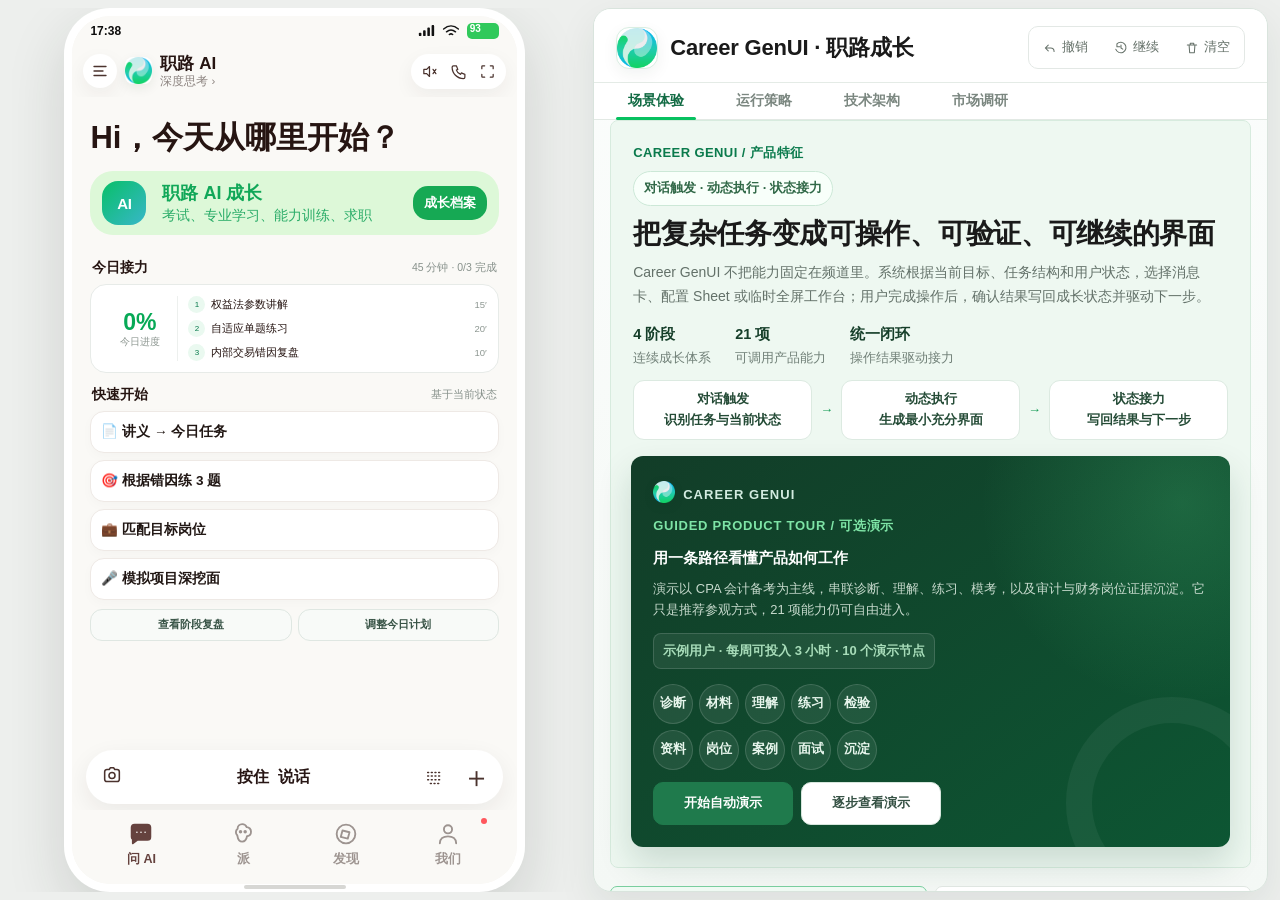
==== commit 25dc28b2: "fix compact oversized market charts" ====
--- a/demo/index.html
+++ b/demo/index.html
@@ -4,7 +4,7 @@
 <head>
 <meta charset="utf-8"/>
 <meta content="width=device-width, initial-scale=1.0" name="viewport"/>
-<meta content="career-genui-cpa-storyline-20260729-06" name="build-id"/>
+<meta content="career-genui-market-chart-compact-20260729-07" name="build-id"/>
 <link href="data:," rel="icon"/>
 <title>Career GenUI · 职路成长交互作品</title>
 <style>
@@ -933,7 +933,7 @@
 <section class="journey-panel" data-stage-panel="apply"><div class="journey-panel-head"><div><h2>把能力转化成真实场景表现</h2><p>通过案例、表达和面试训练，把学习结果转成职业证据。</p></div><span>4 项能力</span></div><div class="journey-grid"><button class="journey-card" data-open-feature="adaptive_interview"><span class="journey-card-top"><span class="journey-card-tag">面试</span><span class="journey-card-arrow">›</span></span><b>自适应面试训练</b><span>连续追问、证据评分并生成补强任务。</span></button><button class="journey-card" data-open-feature="case_roundtable"><span class="journey-card-top"><span class="journey-card-tag">案例</span><span class="journey-card-arrow">›</span></span><b>多角色案例研讨</b><span>归纳共识、争议、缺失证据和决策风险。</span></button><button class="journey-card" data-open-feature="situational_roleplay"><span class="journey-card-top"><span class="journey-card-tag">表达</span><span class="journey-card-arrow">›</span></span><b>三分钟情境表达</b><span>针对具体表达缺口进行短时角色练习。</span></button><button class="journey-card" data-open-feature="resume_evidence_editor"><span class="journey-card-top"><span class="journey-card-tag">简历</span><span class="journey-card-arrow">›</span></span><b>简历量化改写</b><span>把项目过程重构为可验证的成果证据。</span></button></div></section>
 <section class="journey-live"><div class="journey-live-card"><small>LIVE GROWTH STATE</small><h3>当前成长状态</h3><div class="journey-live-metrics"><div><b>45%</b><span>重点能力</span></div><div><b>3</b><span>今日任务</span></div><div><b>2</b><span>待补证据</span></div></div></div><div class="journey-live-card"><small>NEXT BEST ACTION</small><h3>推荐接力</h3><div class="journey-next"><button data-open-feature="job_match_workspace"><span>先完成岗位匹配</span><span>→</span></button><button data-open-feature="material_intake"><span>导入一份真实材料</span><span>›</span></button></div></div></section><button class="journey-report" data-console-page="report"><span>查看 GenUI 模块运行策略</span><span>›</span></button></div>
 
-<div class="panel" id="panelMarket"><iframe class="report-frame" loading="lazy" src="../research/competitive-analysis.html?embed=1&amp;v=20260729-06" title="市场调研报告"></iframe></div>
+<div class="panel" id="panelMarket"><iframe class="report-frame" loading="lazy" src="../research/competitive-analysis.html?embed=1&amp;v=20260729-07" title="市场调研报告"></iframe></div>
 
 <div class="panel" id="panelReport">
 <section class="strategy2-hero">
